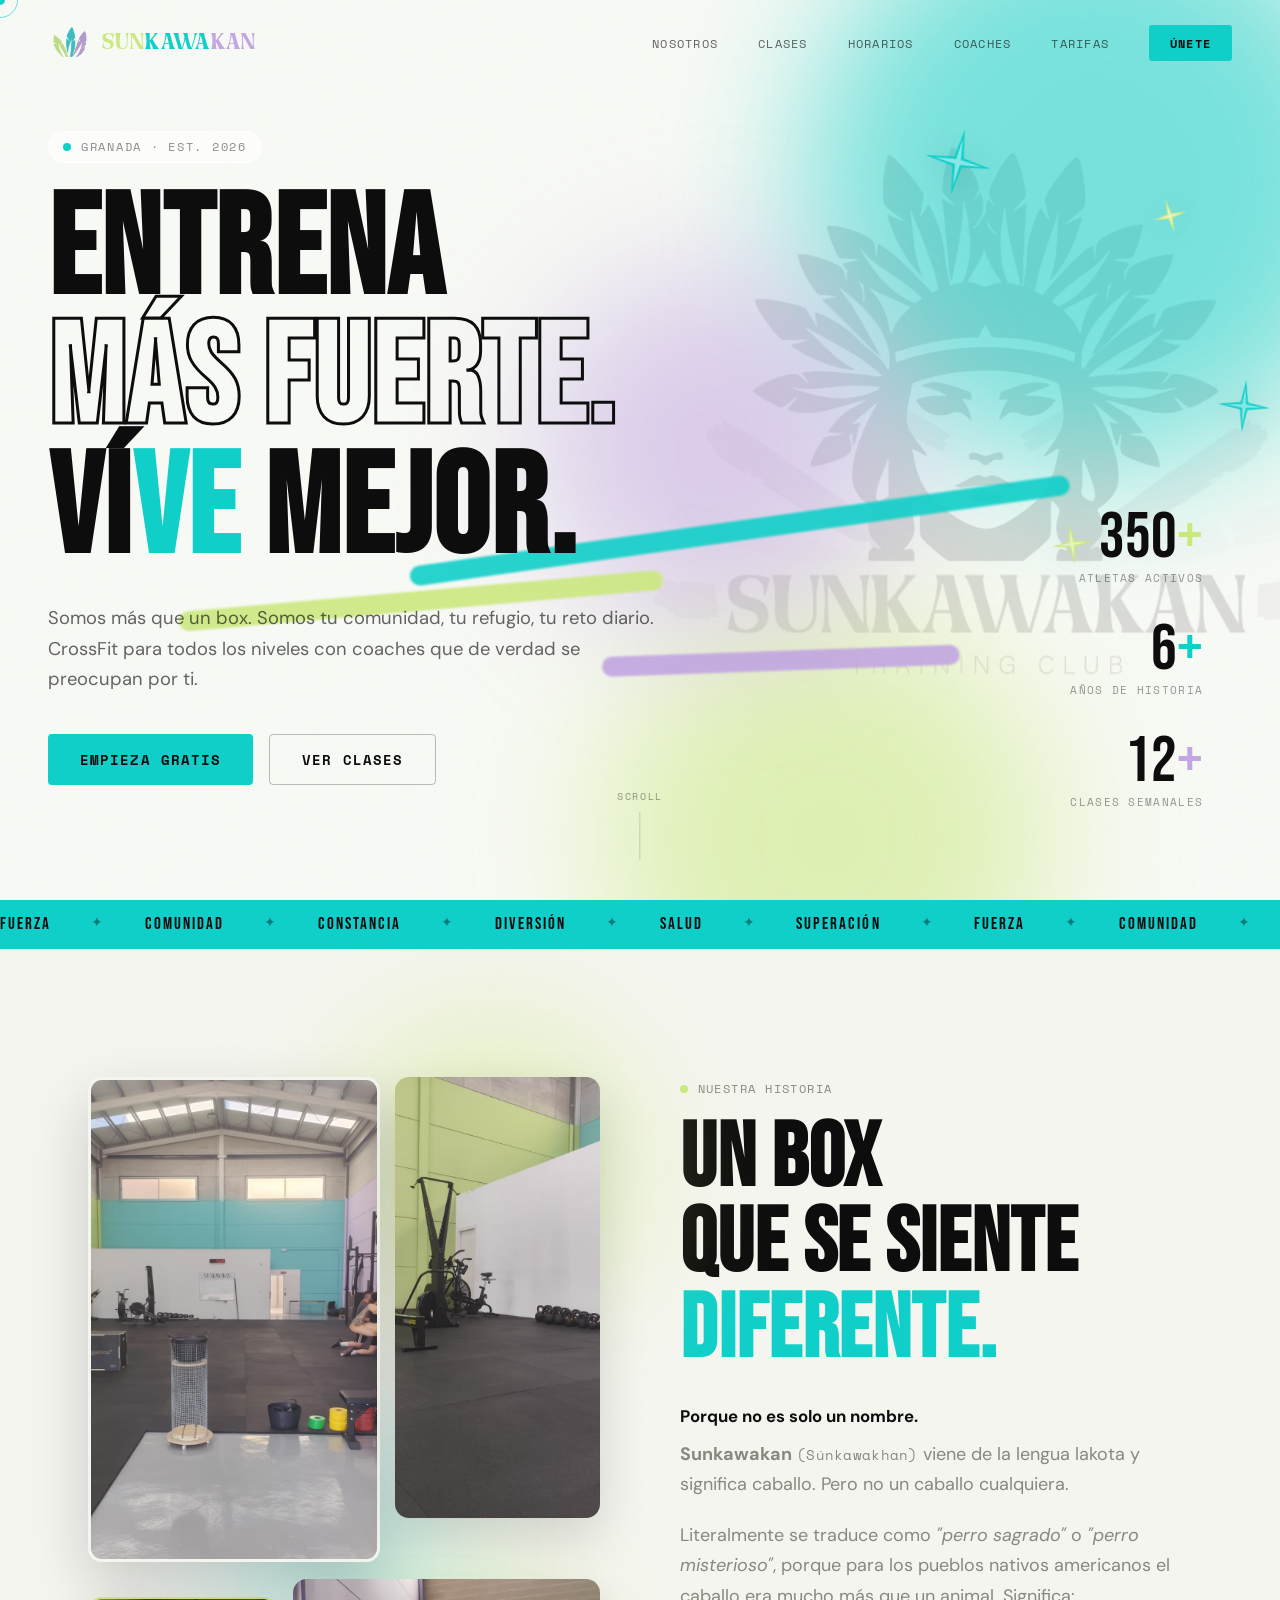
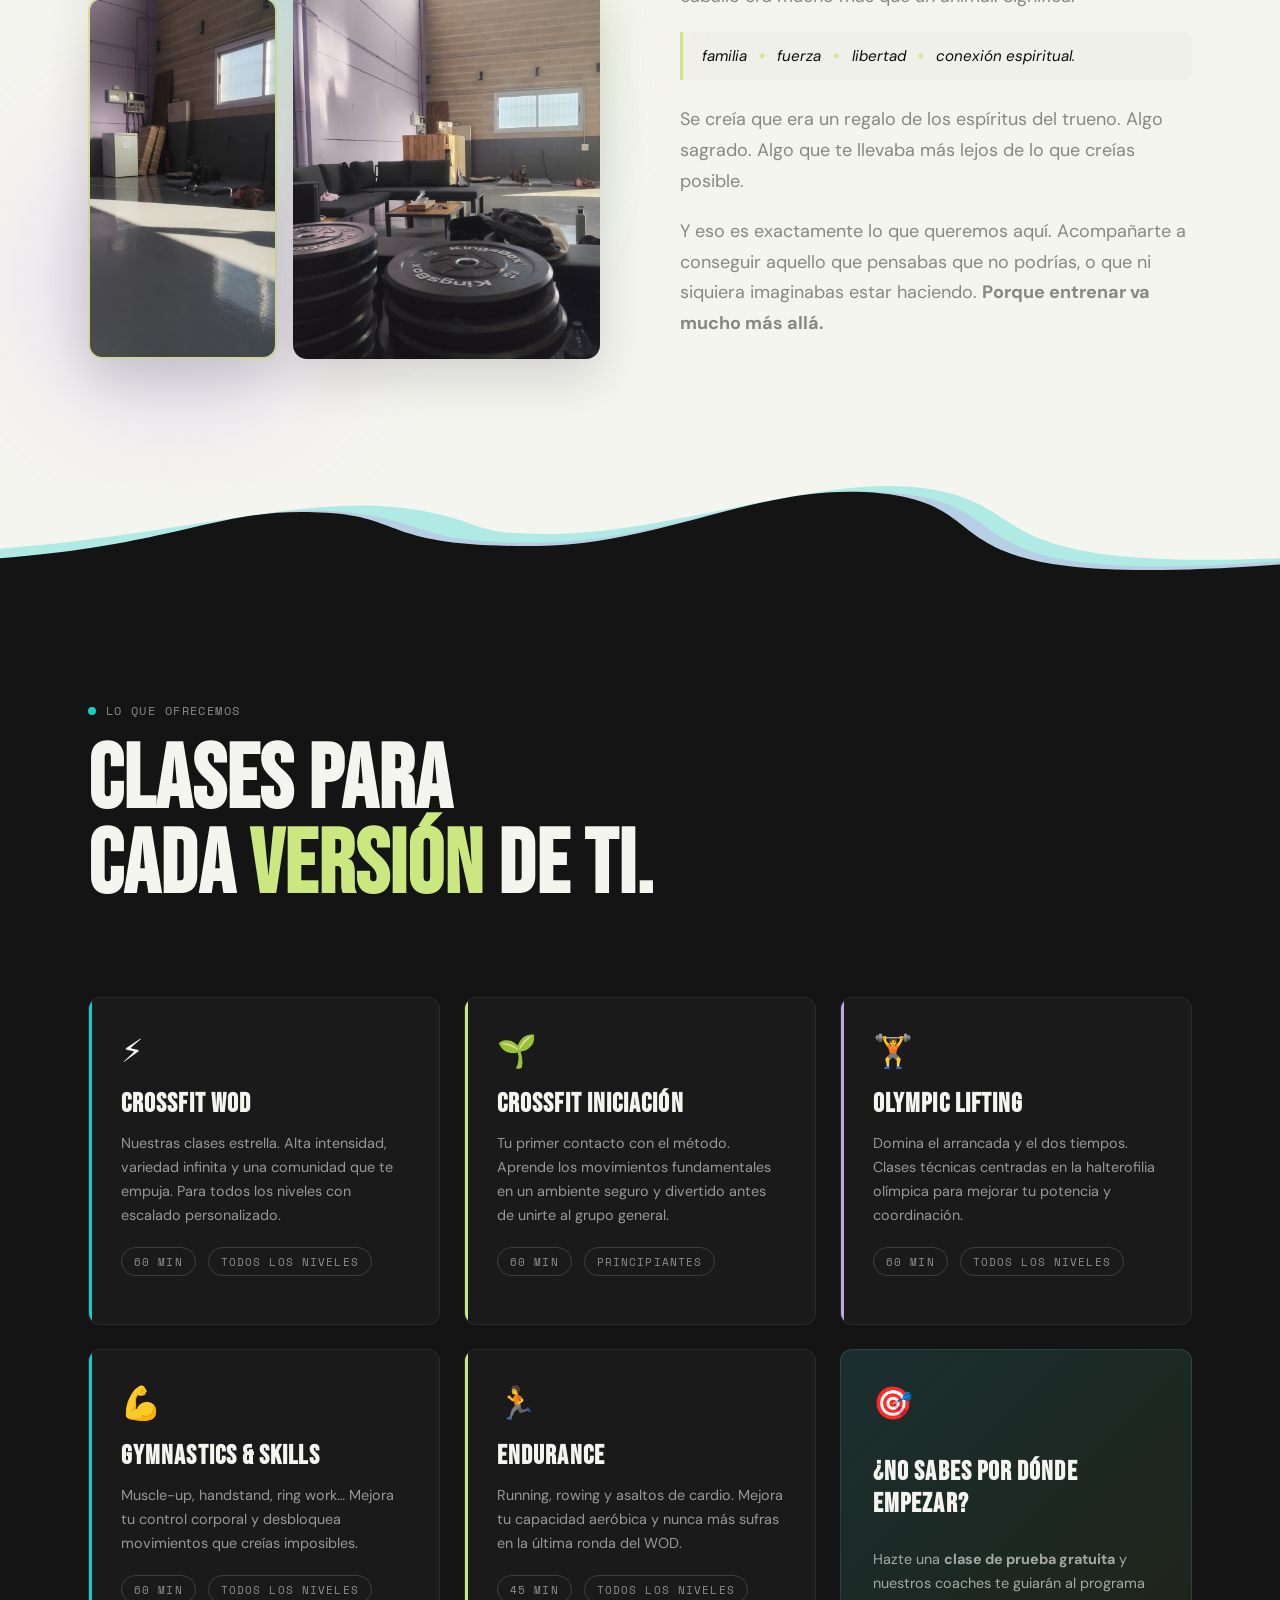
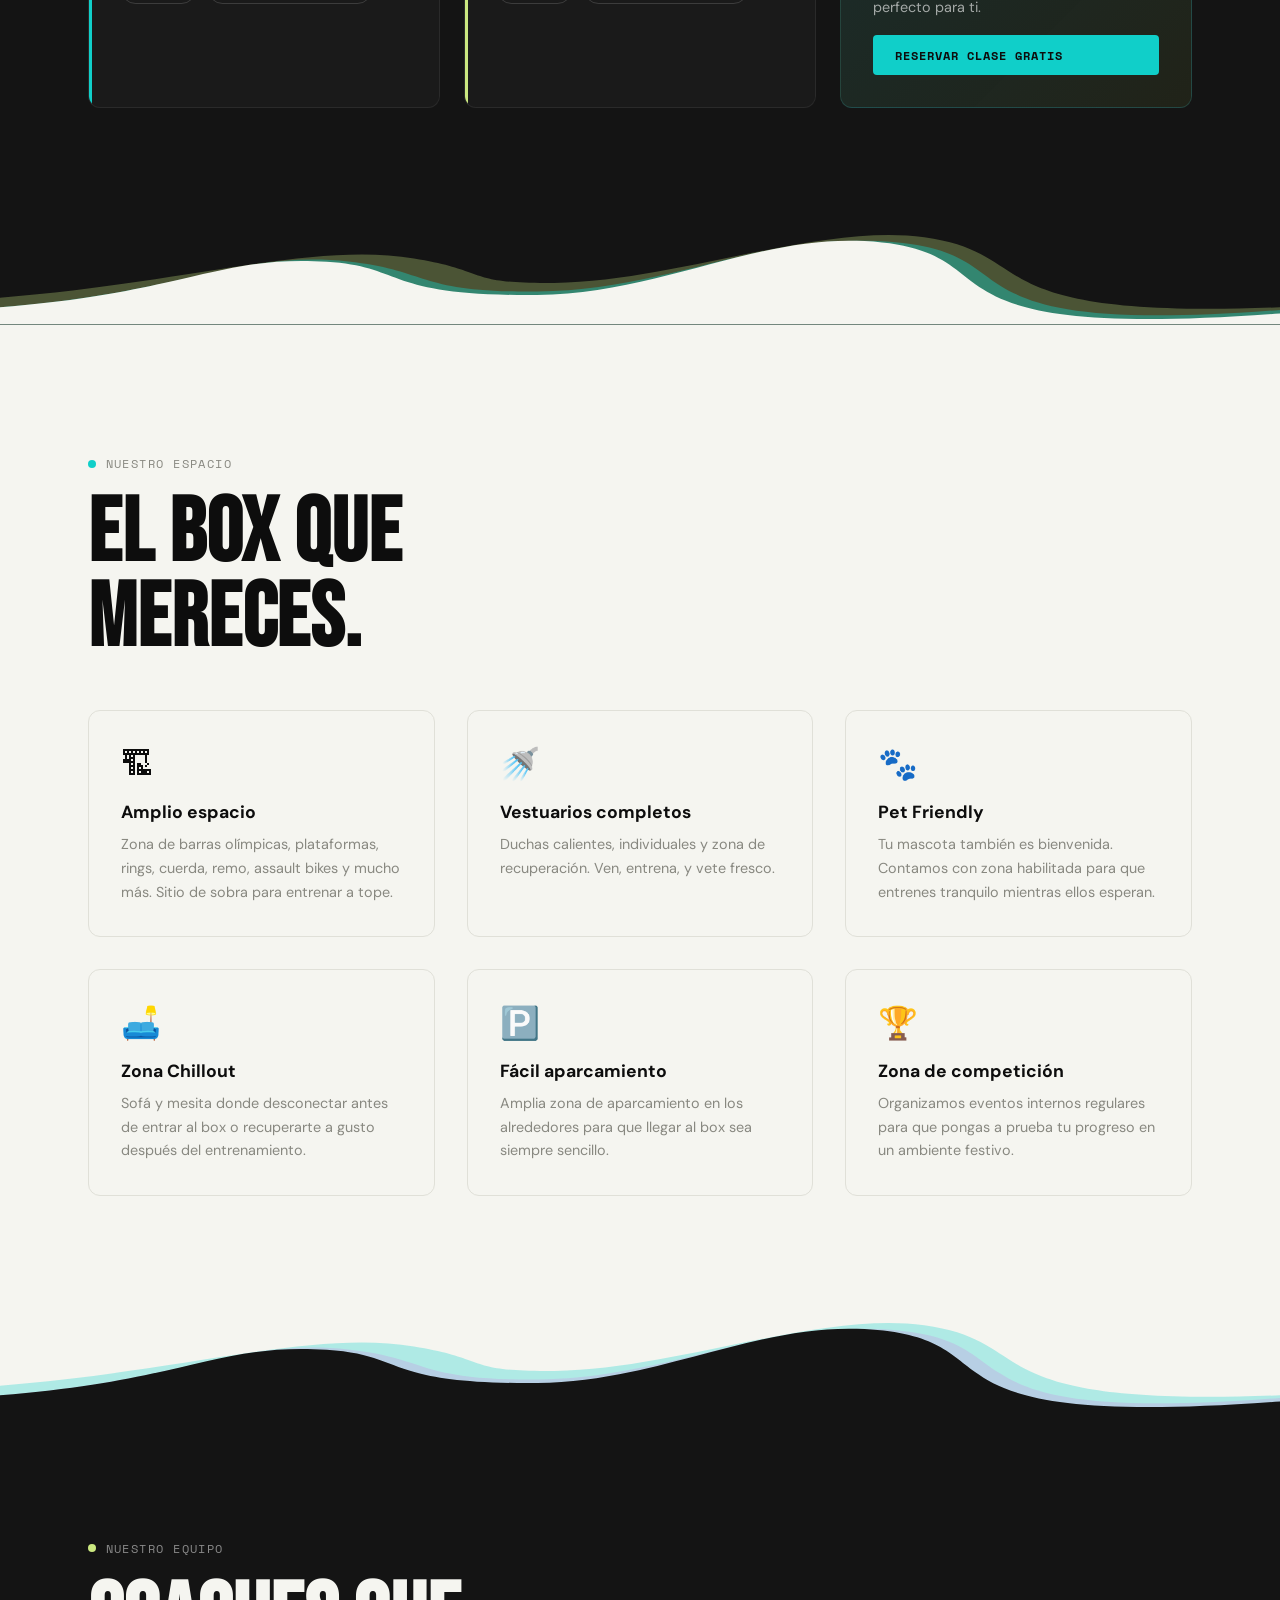
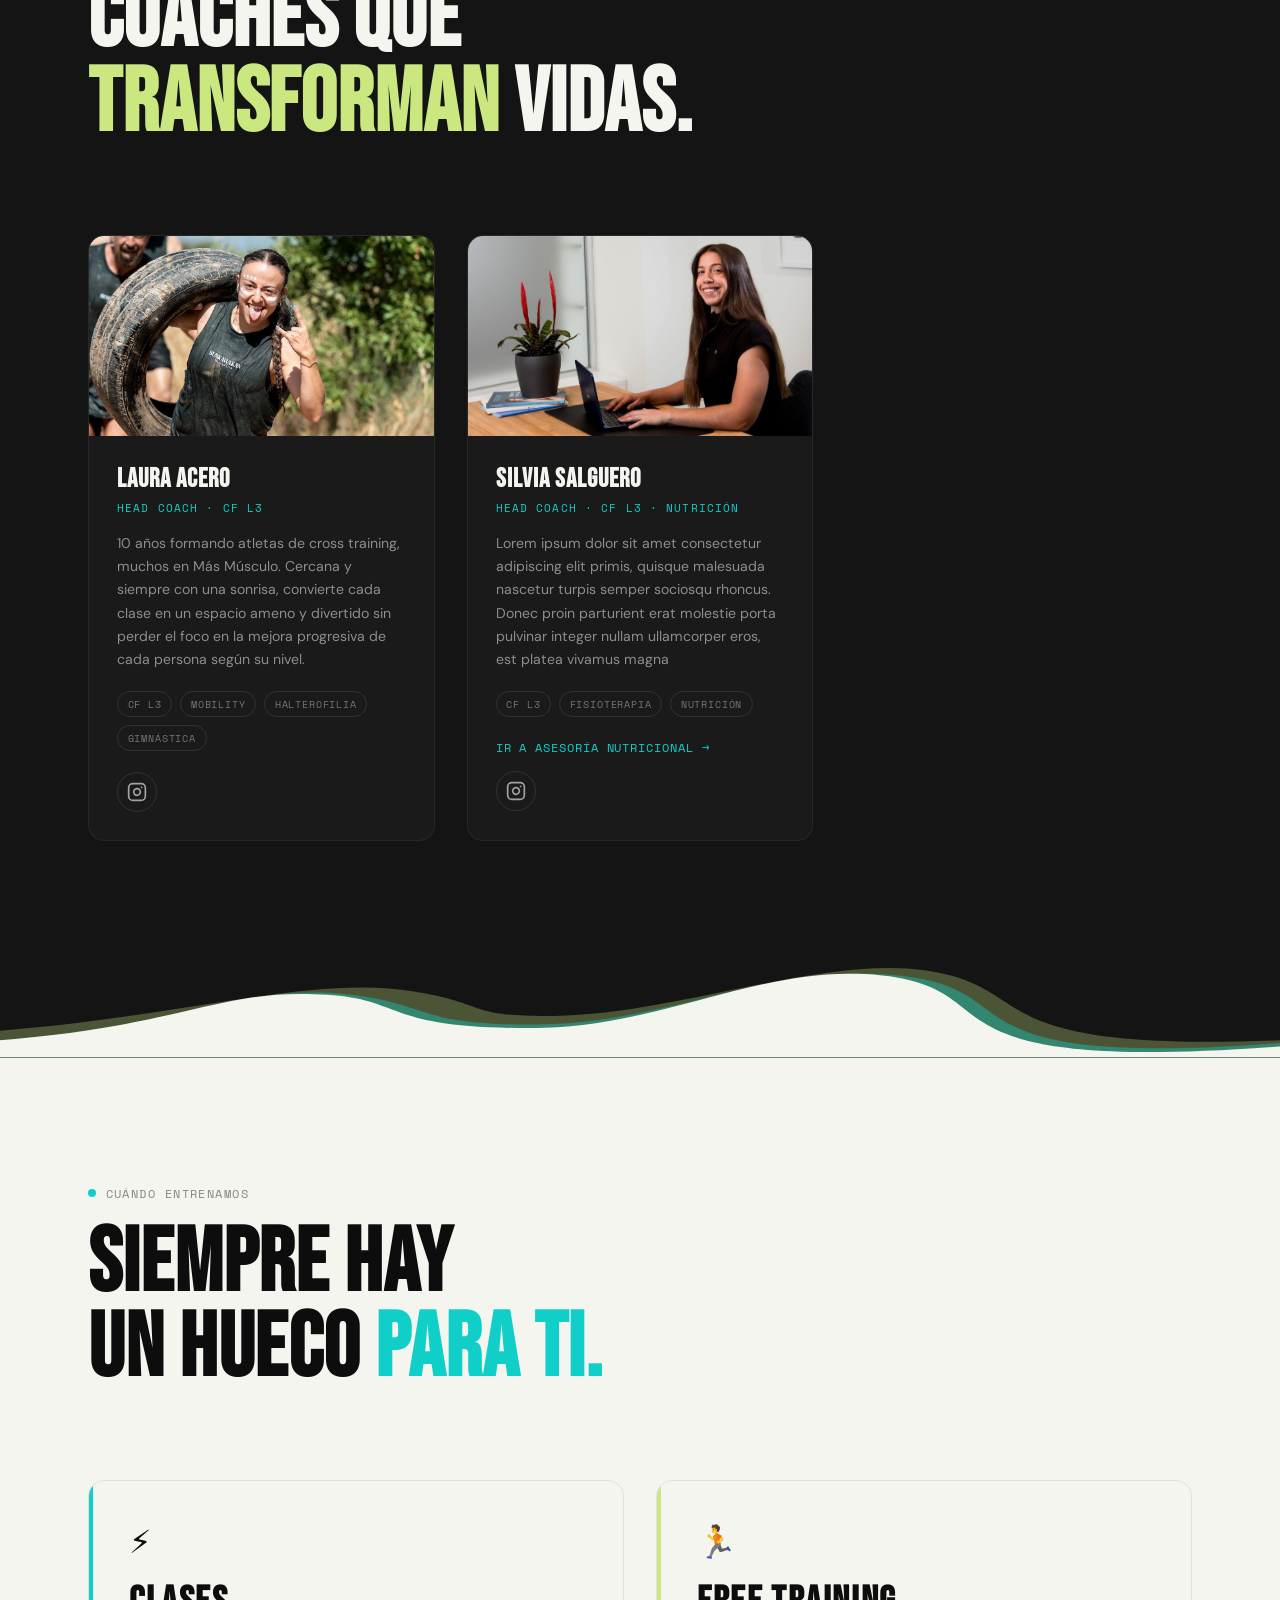
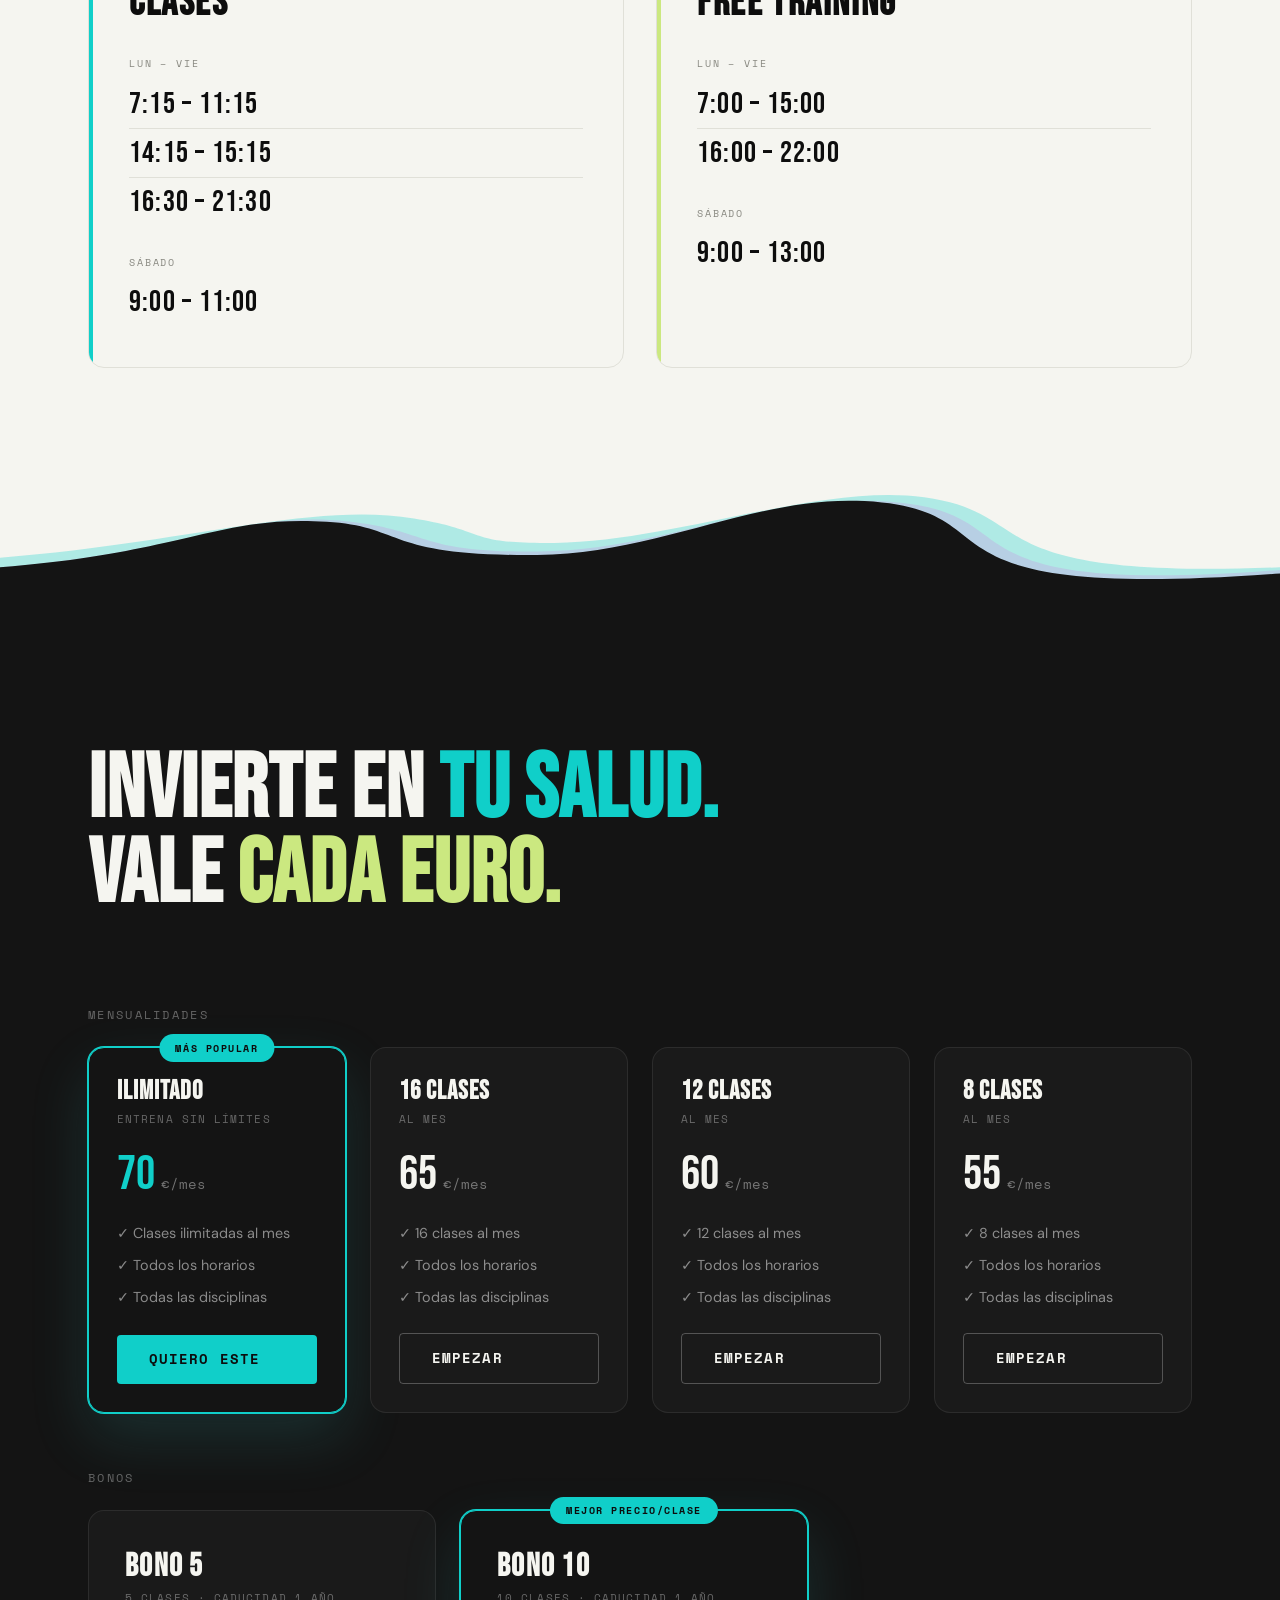
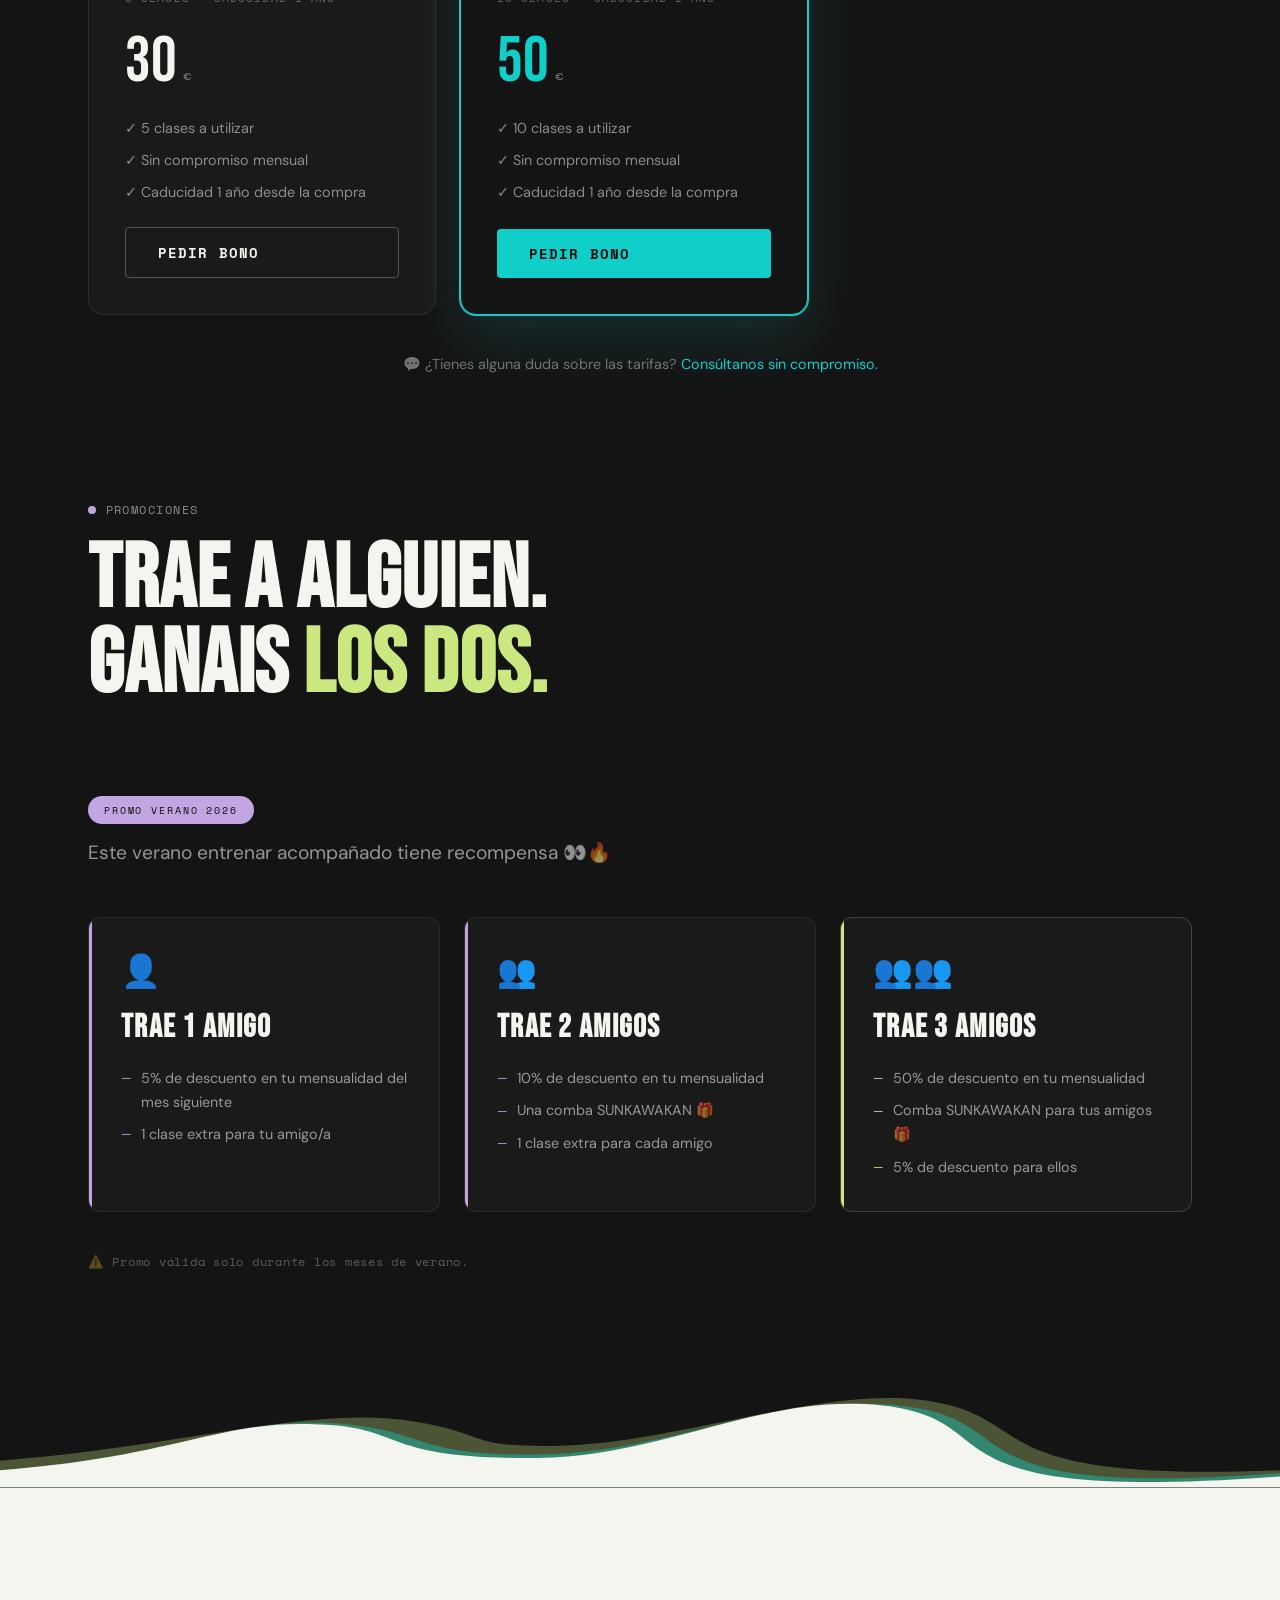
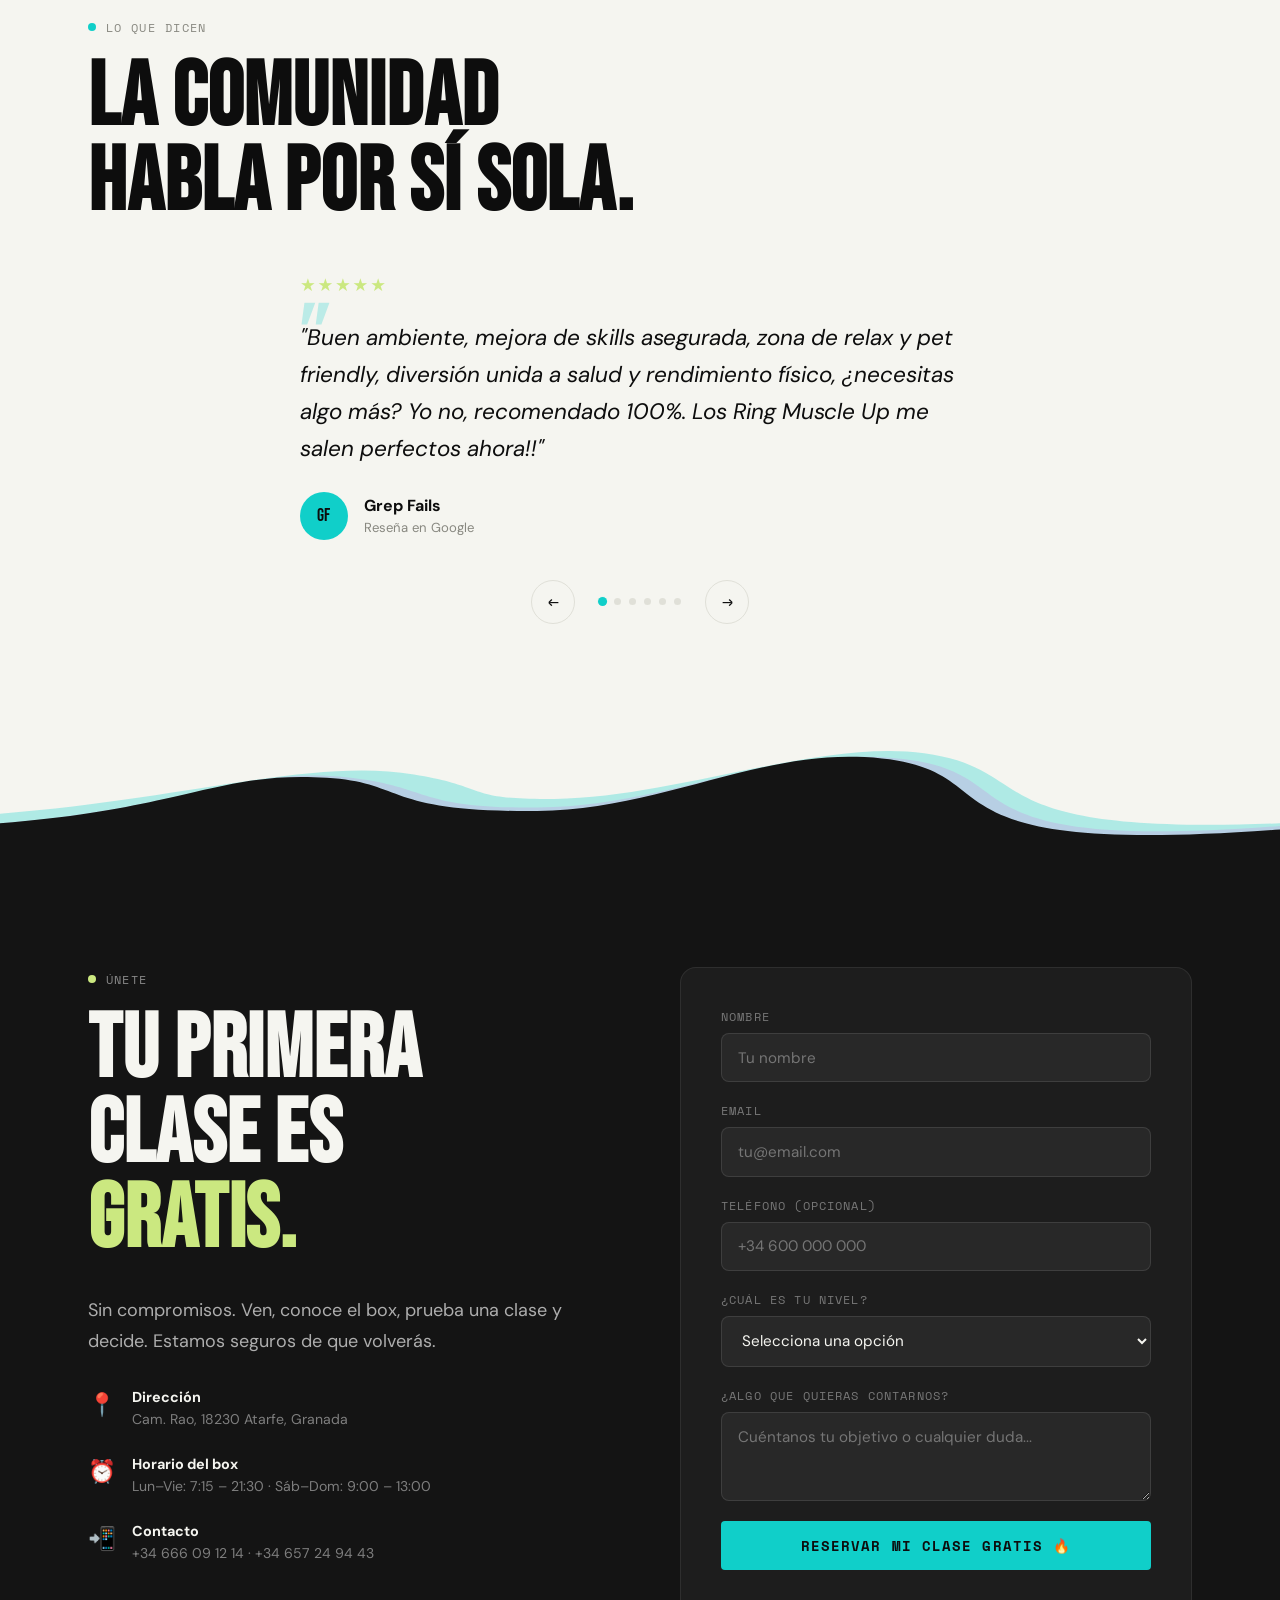
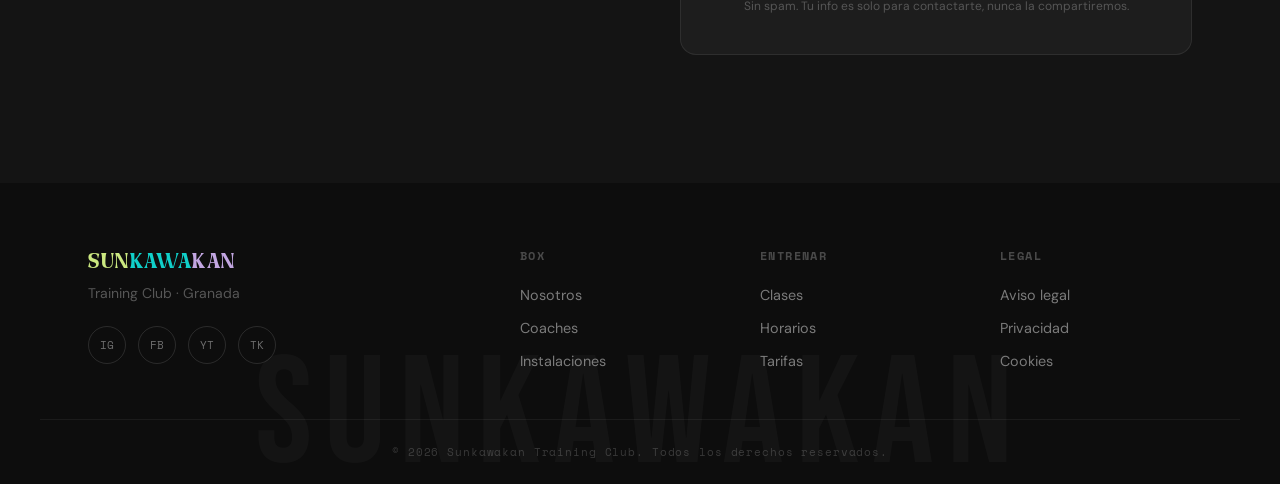
==== index.html @ e960f980 "Add section dividers with wave design for improved visual separation between sections" ====
<!DOCTYPE html>
<html lang="es">
<head>
    <meta charset="UTF-8" />
    <meta name="viewport" content="width=device-width, initial-scale=1.0" />
    <title>Sunkawakan Training Club – Box de CrossFit</title>
    <link rel="icon" type="image/png" href="assets/img/favicon_color.png">
    <link rel="preconnect" href="https://fonts.googleapis.com" />
    <link rel="preconnect" href="https://fonts.gstatic.com" crossorigin />
    <link href="https://fonts.googleapis.com/css2?family=Bebas+Neue&family=DM+Sans:wght@300;400;500;700&family=Space+Mono:wght@400;700&display=swap" rel="stylesheet" />
    <link rel="stylesheet" href="css/reset.css" />
    <link rel="stylesheet" href="css/variables.css" />
    <link rel="stylesheet" href="css/animations.css" />
    <link rel="stylesheet" href="css/main.css" />
    <link rel="stylesheet" href="css/sections.css" />
    <link rel="stylesheet" href="css/responsive.css" />
</head>
<body>

    <!-- DEFINICIÓN DE LA OLA DIVISORA (se reutiliza con <use>) -->
    <svg width="0" height="0" style="position:absolute" aria-hidden="true" focusable="false">
        <symbol id="wave-divider" viewBox="0 0 1236 199" preserveAspectRatio="none">
            <path style="fill:var(--sd-c1);opacity:.3" d="M399.726 52.0761C300.884 15.2529 180.724 106.342 0 139.289V199.369H1236V160.608C935.116 187.741 1006.82 41.8993 892.478 5.07841C792.668 -27.0617 652.158 103.763 535.39 106.342C447.693 108.279 473.857 79.6935 399.726 52.0761Z"></path>
            <path style="fill:var(--sd-c2);opacity:.4" d="M336.254 58.6265C233.963 32.8968 180.724 127.66 0 160.607V199.368H1236V166.421C871.16 231.114 1018.94 11.6271 827.069 12.597C722.213 13.127 635.685 122.91 518.917 125.489C402.148 128.068 415.23 78.4917 336.254 58.6265Z"></path>
            <path style="fill:var(--sd-solid)" d="M315.42 59.5951C211.029 44.4943 180.724 127.66 0 160.607V199.368H1236V174.174C860.985 238.866 989.381 33.431 834.821 13.5664C730.819 0.199667 635.685 130.662 518.917 133.241C369.686 136.537 392.458 70.7391 315.42 59.5951Z"></path>
        </symbol>
    </svg>

    <!-- CURSOR PERSONALIZADO -->
    <div class="cursor" id="cursor"></div>
    <div class="cursor-follower" id="cursorFollower"></div>

    <!-- NAV -->
    <nav class="nav" id="nav">
        <div class="nav__logo">
            <img src="assets/img/favicon_color.png" alt="Sunkawakan Training Club" class="nav__logo-img" />
            <div class="nav__logo-text color--lime" style="font-size:1.6rem;">SUN<span class="accent">KAWA</span><span class="color--lavender">KAN</span></div>
        </div>
        <button class="nav__hamburger" id="hamburger" aria-label="Abrir menú">
            <span></span><span></span><span></span>
        </button>
        <ul class="nav__links" id="navLinks">
            <li><a href="#nosotros" class="nav__link">Nosotros</a></li>
            <li><a href="#clases" class="nav__link">Clases</a></li>
            <li><a href="#horarios" class="nav__link">Horarios</a></li>
            <li><a href="#coaches" class="nav__link">Coaches</a></li>
            <li><a href="#tarifas" class="nav__link">Tarifas</a></li>
            <li><a href="#contacto" class="nav__link nav__link--cta">Únete</a></li>
        </ul>
    </nav>

    <!-- HERO -->
    <section class="hero" id="hero">
        <!-- blobs de color -->
        <div class="hero__blob hero__blob--cyan"></div>
        <div class="hero__blob hero__blob--lime"></div>
        <div class="hero__blob hero__blob--lavender"></div>
        <!-- logo fondo -->
        <div class="hero__logo-bg">
            <img src="assets/img/sunkawakan-logo-trans.png" alt="" aria-hidden="true" class="hero__logo-bg-img" />
        </div>
        <!-- trazos pincel -->
        <div class="hero__bg-strokes">
            <div class="stroke stroke--cyan"></div>
            <div class="stroke stroke--lime"></div>
            <div class="stroke stroke--lavender"></div>
        </div>

        <!-- estrellas decorativas -->
        <div class="hero__bg-strokes">
            <svg class="hero__star hero__star--1" viewBox="0 0 60 60" xmlns="http://www.w3.org/2000/svg" aria-hidden="true">
                <path d="M30 2 L34 26 L58 30 L34 34 L30 58 L26 34 L2 30 L26 26 Z" fill="var(--cyan)"/>
                <path d="M30 10 L32 28 L50 30 L32 32 L30 50 L28 32 L10 30 L28 28 Z" fill="white" opacity=".5"/>
            </svg>
            <svg class="hero__star hero__star--2" viewBox="0 0 60 60" xmlns="http://www.w3.org/2000/svg" aria-hidden="true">
                <path d="M30 2 L34 26 L58 30 L34 34 L30 58 L26 34 L2 30 L26 26 Z" fill="var(--lime)"/>
                <path d="M30 10 L32 28 L50 30 L32 32 L30 50 L28 32 L10 30 L28 28 Z" fill="white" opacity=".5"/>
            </svg>
            <svg class="hero__star hero__star--4" viewBox="0 0 60 60" xmlns="http://www.w3.org/2000/svg" aria-hidden="true">
                <path d="M30 2 L34 26 L58 30 L34 34 L30 58 L26 34 L2 30 L26 26 Z" fill="var(--lime)"/>
                <path d="M30 10 L32 28 L50 30 L32 32 L30 50 L28 32 L10 30 L28 28 Z" fill="white" opacity=".5"/>
            </svg>
            <svg class="hero__star hero__star--5" viewBox="0 0 60 60" xmlns="http://www.w3.org/2000/svg" aria-hidden="true">
                <path d="M30 2 L34 26 L58 30 L34 34 L30 58 L26 34 L2 30 L26 26 Z" fill="var(--cyan)"/>
                <path d="M30 10 L32 28 L50 30 L32 32 L30 50 L28 32 L10 30 L28 28 Z" fill="white" opacity=".5"/>
            </svg>
        </div>
        <div class="hero__noise"></div>
        <div class="hero__content">
            <div class="hero__tag reveal-up">
                <span class="dot dot--cyan"></span>
                <span>Granada · Est. 2026</span>
            </div>
            <h1 class="hero__title reveal-up">
                <span class="hero__title-line">ENTRENA</span>
                <span class="hero__title-line hero__title-line--outline">MÁS FUERTE.</span>
                <span class="hero__title-line">VÍ<span class="accent">VE</span> MEJOR.</span>
            </h1>
            <p class="hero__subtitle reveal-up">
                Somos más que un box. Somos tu comunidad, tu refugio, tu reto diario.
                CrossFit para todos los niveles con coaches que de verdad se preocupan por ti.
            </p>
            <div class="hero__ctas reveal-up">
                <a href="#tarifas" class="btn btn--primary">Empieza gratis</a>
                <a href="#clases" class="btn btn--ghost">Ver clases</a>
            </div>
        </div>
        <div class="hero__stats reveal-right">
            <div class="stat">
                <span class="stat__num stat--lime" data-target="350">0</span>
                <span class="stat__label">Atletas activos</span>
            </div>
            <div class="stat">
                <span class="stat__num stat--cyan" data-target="6">0</span>
                <span class="stat__label">Años de historia</span>
            </div>
            <div class="stat">
                <span class="stat__num stat--lavender" data-target="12">0</span>
                <span class="stat__label">Clases semanales</span>
            </div>
        </div>
        <div class="hero__scroll-hint">
            <span>Scroll</span>
            <div class="scroll-line"></div>
        </div>
    </section>

    <!-- TICKER -->
    <div class="ticker-wrap">
        <div class="ticker">
            <span>FUERZA</span><span class="sep">✦</span>
            <span>COMUNIDAD</span><span class="sep">✦</span>
            <span>CONSTANCIA</span><span class="sep">✦</span>
            <span>DIVERSIÓN</span><span class="sep">✦</span>
            <span>SALUD</span><span class="sep">✦</span>
            <span>SUPERACIÓN</span><span class="sep">✦</span>
            <span>FUERZA</span><span class="sep">✦</span>
            <span>COMUNIDAD</span><span class="sep">✦</span>
            <span>CONSTANCIA</span><span class="sep">✦</span>
            <span>DIVERSIÓN</span><span class="sep">✦</span>
            <span>SALUD</span><span class="sep">✦</span>
            <span>SUPERACIÓN</span><span class="sep">✦</span>
        </div>
    </div>

    <!-- NOSOTROS -->
    <section class="nosotros section" id="nosotros">
        <div class="container">
            <div class="nosotros__grid">
                <div class="nosotros__visual">
                    <div class="nosotros__blob nosotros__blob--lime"></div>
                    <div class="nosotros__blob nosotros__blob--lavender"></div>
                    <div class="nosotros__blob nosotros__blob--cyan"></div>
                    <div class="nosotros__blob nosotros__blob--cyan2"></div>
                    <div class="nosotros__blob nosotros__blob--lime2"></div>
                    <!-- todo cambiar las imagenes por estas -->
                    <div class="collage__item collage__item--a reveal-up">
                        <img src="assets/img/resources/WhatsApp Image 2026-06-12 at 22.42.21.jpeg" alt="Atletas entrenando en Sunkawakan" />
                    </div>
                    <div class="collage__item collage__item--b reveal-up" data-delay="100">
                        <img src="assets/img/resources/WhatsApp Image 2026-06-12 at 22.42.20 (2).jpeg" alt="Equipamiento del box" />
                    </div>
                    <div class="collage__item collage__item--c reveal-up" data-delay="200">
                        <img src="assets/img/resources/WhatsApp Image 2026-06-12 at 22.42.20 (1).jpeg" alt="Logo Sunkawakan Training Club" />
                    </div>
                    <div class="collage__item collage__item--d reveal-up" data-delay="300">
                        <img src="assets/img/resources/WhatsApp Image 2026-06-12 at 22.42.20.jpeg" alt="Zona de pesas y descanso" />
                    </div>
                </div>
                <div class="nosotros__content">
                    <div class="section-tag reveal-up">
                        <span class="dot dot--lime"></span>Nuestra historia
                    </div>
                    <h2 class="section-title reveal-up">Un box<br/>que se siente<br/><em>diferente.</em></h2>
                    <p class="nosotros__hook reveal-up">Porque no es solo un nombre.</p>

                    <p class="body-text reveal-up">
                        <strong>Sunkawakan</strong> <span class="nosotros__phonetic">(Súnkawakhan)</span> viene de la lengua lakota y significa caballo. Pero no un caballo cualquiera.
                    </p>

                    <p class="body-text reveal-up">
                        Literalmente se traduce como <em>"perro sagrado"</em> o <em>"perro misterioso"</em>, porque para los pueblos nativos americanos el caballo era mucho más que un animal. Significa:
                    </p>

                    <div class="nosotros__values reveal-up">
                        <span>familia</span>
                        <span class="nosotros__vsep">✦</span>
                        <span>fuerza</span>
                        <span class="nosotros__vsep">✦</span>
                        <span>libertad</span>
                        <span class="nosotros__vsep">✦</span>
                        <span>conexión espiritual.</span>
                    </div>

                    <p class="body-text reveal-up">
                        Se creía que era un regalo de los espíritus del trueno. Algo sagrado. Algo que te llevaba más lejos de lo que creías posible.
                    </p>

                    <p class="body-text nosotros__mission reveal-up">
                        Y eso es exactamente lo que queremos aquí. Acompañarte a conseguir aquello que pensabas que no podrías, o que ni siquiera imaginabas estar haciendo. <strong>Porque entrenar va mucho más allá.</strong>
                    </p>
                </div>
            </div>
        </div>
    </section>

    <!-- DIVISOR: nosotros (claro) -> clases (oscuro) -->
    <div class="section-divider section-divider--to-dark" aria-hidden="true">
        <svg viewBox="0 0 1236 199" preserveAspectRatio="none"><use href="#wave-divider"></use></svg>
    </div>

    <!-- CLASES -->
    <section class="clases section section--dark" id="clases">
        <div class="container">
            <div class="section-header">
                <div class="section-tag section-tag--light reveal-up">
                    <span class="dot dot--cyan"></span>Lo que ofrecemos
                </div>
                <h2 class="section-title section-title--light reveal-up">Clases para<br/>cada <em>versión</em> de ti.</h2>
            </div>
            <div class="clases__grid">
                <div class="clase-card reveal-up" data-delay="0">
                    <div class="clase-card__accent" style="background:var(--cyan)"></div>
                    <div class="clase-card__icon">⚡</div>
                    <h3>CrossFit WOD</h3>
                    <p>Nuestras clases estrella. Alta intensidad, variedad infinita y una comunidad que te empuja. Para todos los niveles con escalado personalizado.</p>
                    <div class="clase-card__details">
                        <span>60 min</span>
                        <span>Todos los niveles</span>
                    </div>
                    <div class="clase-card__times">
                        <!-- <span>7:00</span><span>9:00</span><span>13:00</span><span>19:00</span><span>20:00</span> -->
                    </div>
                </div>
                <div class="clase-card reveal-up" data-delay="100">
                    <div class="clase-card__accent" style="background:var(--lime)"></div>
                    <div class="clase-card__icon">🌱</div>
                    <h3>CrossFit Iniciación</h3>
                    <p>Tu primer contacto con el método. Aprende los movimientos fundamentales en un ambiente seguro y divertido antes de unirte al grupo general.</p>
                    <div class="clase-card__details">
                        <span>60 min</span>
                        <span>Principiantes</span>
                    </div>
                    <div class="clase-card__times">
                        <!-- <span>10:00 Sáb</span><span>11:30 Dom</span> -->
                    </div>
                </div>
                <div class="clase-card reveal-up" data-delay="200">
                    <div class="clase-card__accent" style="background:var(--lavender)"></div>
                    <div class="clase-card__icon">🏋️</div>
                    <h3>Olympic Lifting</h3>
                    <p>Domina el arrancada y el dos tiempos. Clases técnicas centradas en la halterofilia olímpica para mejorar tu potencia y coordinación.</p>
                    <div class="clase-card__details">
                        <span>60 min</span>
                        <span>Todos los niveles</span>
                    </div>
                    <div class="clase-card__times">
                        <!-- <span>Martes 18:00</span><span>Jueves 18:00</span> -->
                    </div>
                </div>
                <div class="clase-card reveal-up" data-delay="300">
                    <div class="clase-card__accent" style="background:var(--cyan)"></div>
                    <div class="clase-card__icon">💪</div>
                    <h3>Gymnastics & Skills</h3>
                    <p>Muscle-up, handstand, ring work… Mejora tu control corporal y desbloquea movimientos que creías imposibles.</p>
                    <div class="clase-card__details">
                        <span>60 min</span>
                        <span>Todos los niveles</span>
                    </div>
                    <div class="clase-card__times">
                        <!-- <span>Lunes 18:00</span><span>Miércoles 18:00</span> -->
                    </div>
                </div>
                <div class="clase-card reveal-up" data-delay="400">
                    <div class="clase-card__accent" style="background:var(--lime)"></div>
                    <div class="clase-card__icon">🏃</div>
                    <h3>Endurance</h3>
                    <p>Running, rowing y asaltos de cardio. Mejora tu capacidad aeróbica y nunca más sufras en la última ronda del WOD.</p>
                    <div class="clase-card__details">
                        <span>45 min</span>
                        <span>Todos los niveles</span>
                    </div>
                    <div class="clase-card__times">
                        <!-- <span>Viernes 7:30</span><span>Sábado 9:00</span> -->
                    </div>
                </div>
                <div class="clase-card clase-card--cta reveal-up" data-delay="500">
                    <div class="clase-card__icon">🎯</div>
                    <h3>¿No sabes por dónde empezar?</h3>
                    <p>Hazte una <strong>clase de prueba gratuita</strong> y nuestros coaches te guiarán al programa perfecto para ti.</p>
                    <a href="#contacto" class="btn btn--primary btn--sm">Reservar clase gratis</a>
                </div>
            </div>
        </div>
    </section>

    <!-- DIVISOR: clases (oscuro) -> instalaciones (claro) -->
    <div class="section-divider section-divider--to-light" aria-hidden="true">
        <svg viewBox="0 0 1236 199" preserveAspectRatio="none"><use href="#wave-divider"></use></svg>
    </div>

    <!-- INSTALACIONES -->
    <section class="instalaciones section" id="instalaciones">
        <div class="container">
            <div class="section-tag reveal-up"><span class="dot dot--cyan"></span>Nuestro espacio</div>
            <h2 class="section-title reveal-up">El box que<br/>mereces.</h2>
            <div class="instalaciones__grid">
                <div class="instala-item reveal-up" data-delay="0">
                    <span class="instala-icon">🏗</span>
                    <h4>Amplio espacio</h4>
                    <p>Zona de barras olímpicas, plataformas, rings, cuerda, remo, assault bikes y mucho más. Sitio de sobra para entrenar a tope.</p>
                </div>
                <div class="instala-item reveal-up" data-delay="100">
                    <span class="instala-icon">🚿</span>
                    <h4>Vestuarios completos</h4>
                    <p>Duchas calientes, individuales y zona de recuperación. Ven, entrena, y vete fresco.</p>
                </div>
                <div class="instala-item reveal-up" data-delay="200">
                    <span class="instala-icon">🐾</span>
                    <h4>Pet Friendly</h4>
                    <p>Tu mascota también es bienvenida. Contamos con zona habilitada para que entrenes tranquilo mientras ellos esperan.</p>
                </div>
                <div class="instala-item reveal-up" data-delay="300">
                    <span class="instala-icon">🛋️</span>
                    <h4>Zona Chillout</h4>
                    <p>Sofá y mesita donde desconectar antes de entrar al box o recuperarte a gusto después del entrenamiento.</p>
                </div>
                <div class="instala-item reveal-up" data-delay="400">
                    <span class="instala-icon">🅿️</span>
                    <h4>Fácil aparcamiento</h4>
                    <p>Amplia zona de aparcamiento en los alrededores para que llegar al box sea siempre sencillo.</p>
                </div>
                <div class="instala-item reveal-up" data-delay="500">
                    <span class="instala-icon">🏆</span>
                    <h4>Zona de competición</h4>
                    <p>Organizamos eventos internos regulares para que pongas a prueba tu progreso en un ambiente festivo.</p>
                </div>
            </div>
        </div>
    </section>

    <!-- DIVISOR: instalaciones (claro) -> coaches (oscuro) -->
    <div class="section-divider section-divider--to-dark" aria-hidden="true">
        <svg viewBox="0 0 1236 199" preserveAspectRatio="none"><use href="#wave-divider"></use></svg>
    </div>

    <!-- COACHES -->
    <section class="coaches section section--dark" id="coaches">
        <div class="container">
            <div class="section-header">
                <div class="section-tag section-tag--light reveal-up"><span class="dot dot--lime"></span>Nuestro equipo</div>
                <h2 class="section-title section-title--light reveal-up">Coaches que<br/><em>transforman</em> vidas.</h2>
            </div>
            <div class="coaches__grid">
                <div class="coach-card reveal-up" data-delay="0">
                    <div class="coach-card__avatar coach-card__avatar--1">
                        <img class="coach-card__avatar-img" src="assets/img/coach/laura_main.png" alt="Laura Acero" />
                    </div>
                    <div class="coach-card__info">
                        <h3>Laura Acero</h3>
                        <span class="coach-card__role">Head Coach · CF L3</span>
                        <p>10 años formando atletas de cross training, muchos en Más Músculo. Cercana y siempre con una sonrisa, convierte cada clase en un espacio ameno y divertido sin perder el foco en la mejora progresiva de cada persona según su nivel.</p>
                        <div class="coach-card__certs">
                            <span>CF L3</span><span>Mobility</span><span>halterofilia</span><span>Gimnástica</span>
                        </div>
                        <a href="https://www.instagram.com/laurasteel02/" class="coach-card__social" target="_blank" rel="noopener" style="margin-top: 17px;" aria-label="Instagram de Laura Acero">
                            <svg viewBox="0 0 24 24" width="20" height="20" fill="none" stroke="currentColor" stroke-width="2" stroke-linecap="round" stroke-linejoin="round" aria-hidden="true">
                                <rect x="2" y="2" width="20" height="20" rx="5" ry="5"></rect>
                                <path d="M16 11.37A4 4 0 1 1 12.63 8 4 4 0 0 1 16 11.37z"></path>
                                <line x1="17.5" y1="6.5" x2="17.51" y2="6.5"></line>
                            </svg>
                        </a>
                    </div>
                </div>
                <div class="coach-card reveal-up" data-delay="150">
                    <div class="coach-card__avatar coach-card__avatar--2">
                        <img class="coach-card__avatar-img" src="assets/img/coach/silvia_main.png" alt="Silvia Salguero" />
                    </div>
                    <div class="coach-card__info">
                        <h3>Silvia Salguero</h3>
                        <span class="coach-card__role">Head Coach · CF L3 · Nutrición</span>
                        <p>Lorem ipsum dolor sit amet consectetur adipiscing elit primis, quisque malesuada nascetur turpis semper sociosqu rhoncus. Donec proin parturient erat molestie porta pulvinar integer nullam ullamcorper eros, est platea vivamus magna</p>
                        <div class="coach-card__certs">
                            <span>CF L3</span><span>Fisioterapia</span><span>Nutrición</span>
                        </div>
                        <a href="https://www.comerepes.com/asesoria" class="coach-card__link" style="margin-top: 18px;" target="_blank" rel="noopener">Ir a Asesoría nutricional →</a>
                        <a href="https://www.instagram.com/comerepes/" class="coach-card__social" target="_blank" rel="noopener" aria-label="Instagram de Silvia Salguero">
                            <svg viewBox="0 0 24 24" width="20" height="20" fill="none" stroke="currentColor" stroke-width="2" stroke-linecap="round" stroke-linejoin="round" aria-hidden="true">
                                <rect x="2" y="2" width="20" height="20" rx="5" ry="5"></rect>
                                <path d="M16 11.37A4 4 0 1 1 12.63 8 4 4 0 0 1 16 11.37z"></path>
                                <line x1="17.5" y1="6.5" x2="17.51" y2="6.5"></line>
                            </svg>
                        </a>
                    </div>
                </div>
            </div>
        </div>
    </section>

    <!-- DIVISOR: coaches (oscuro) -> horarios (claro) -->
    <div class="section-divider section-divider--to-light" aria-hidden="true">
        <svg viewBox="0 0 1236 199" preserveAspectRatio="none"><use href="#wave-divider"></use></svg>
    </div>

    <!-- HORARIOS -->
    <section class="horarios section" id="horarios">
        <div class="container">
            <div class="section-header">
                <div class="section-tag reveal-up"><span class="dot dot--cyan"></span>Cuándo entrenamos</div>
                <h2 class="section-title reveal-up">Siempre hay<br/>un hueco <em>para ti.</em></h2>
            </div>
            <div class="horarios__grid">
                <div class="horario-card reveal-up" data-delay="0">
                    <div class="horario-card__accent" style="background: var(--cyan)"></div>
                    <div class="horario-card__icon">⚡</div>
                    <h3>Clases</h3>
                    <div class="horario-card__rows">
                        <div class="horario-group">
                            <span class="horario-group__label">Lun – Vie</span>
                            <div class="horario-slots">
                                <span class="horario-slot">7:15 – 11:15</span>
                                <span class="horario-slot">14:15 – 15:15</span>
                                <span class="horario-slot">16:30 – 21:30</span>
                            </div>
                        </div>
                        <div class="horario-group">
                            <span class="horario-group__label">Sábado</span>
                            <div class="horario-slots">
                                <span class="horario-slot">9:00 – 11:00</span>
                            </div>
                        </div>
                    </div>
                </div>
                <div class="horario-card reveal-up" data-delay="150">
                    <div class="horario-card__accent" style="background: var(--lime)"></div>
                    <div class="horario-card__icon">🏃</div>
                    <h3>Free Training</h3>
                    <div class="horario-card__rows">
                        <div class="horario-group">
                            <span class="horario-group__label">Lun – Vie</span>
                            <div class="horario-slots">
                                <span class="horario-slot">7:00 – 15:00</span>
                                <span class="horario-slot">16:00 – 22:00</span>
                            </div>
                        </div>
                        <div class="horario-group">
                            <span class="horario-group__label">Sábado</span>
                            <div class="horario-slots">
                                <span class="horario-slot">9:00 – 13:00</span>
                            </div>
                        </div>
                    </div>
                </div>
            </div>
        </div>
    </section>

    <!-- DIVISOR: horarios (claro) -> tarifas (oscuro) -->
    <div class="section-divider section-divider--to-dark" aria-hidden="true">
        <svg viewBox="0 0 1236 199" preserveAspectRatio="none"><use href="#wave-divider"></use></svg>
    </div>

    <!-- TARIFAS -->
    <section class="tarifas section section--dark" id="tarifas">
        <div class="container">
            <div class="section-header">
                <div class="section-tag section-tag--light reveal-up"><span class="dot dot--lavender"></span>Tarifas</div>
                <h2 class="section-title section-title--light reveal-up">Invierte en <span class="accent">tu salud.</span><br/>Vale <em>cada euro.</em></h2>
            </div>

            <!-- Mensualidades -->
            <div class="tarifas__block">
                <p class="tarifas__block-title reveal-up">Mensualidades</p>
                <div class="tarifas__grid tarifas__grid--4">
                    <div class="tarifa-card tarifa-card--featured reveal-up" data-delay="0">
                        <div class="tarifa-card__popular">MÁS POPULAR</div>
                        <div class="tarifa-card__header">
                            <h3>Ilimitado</h3>
                            <span class="tarifa-card__tag">Entrena sin límites</span>
                        </div>
                        <div class="tarifa-card__price">
                            <span class="price-amount">70</span>
                            <span class="price-period">€/mes</span>
                        </div>
                        <ul class="tarifa-card__features">
                            <li>✓ Clases ilimitadas al mes</li>
                            <li>✓ Todos los horarios</li>
                            <li>✓ Todas las disciplinas</li>
                        </ul>
                        <a href="#contacto" class="btn btn--primary">Quiero este</a>
                    </div>
                    <div class="tarifa-card reveal-up" data-delay="100">
                        <div class="tarifa-card__header">
                            <h3>16 clases</h3>
                            <span class="tarifa-card__tag">Al mes</span>
                        </div>
                        <div class="tarifa-card__price">
                            <span class="price-amount">65</span>
                            <span class="price-period">€/mes</span>
                        </div>
                        <ul class="tarifa-card__features">
                            <li>✓ 16 clases al mes</li>
                            <li>✓ Todos los horarios</li>
                            <li>✓ Todas las disciplinas</li>
                        </ul>
                        <a href="#contacto" class="btn btn--ghost-light">Empezar</a>
                    </div>
                    <div class="tarifa-card reveal-up" data-delay="200">
                        <div class="tarifa-card__header">
                            <h3>12 clases</h3>
                            <span class="tarifa-card__tag">Al mes</span>
                        </div>
                        <div class="tarifa-card__price">
                            <span class="price-amount">60</span>
                            <span class="price-period">€/mes</span>
                        </div>
                        <ul class="tarifa-card__features">
                            <li>✓ 12 clases al mes</li>
                            <li>✓ Todos los horarios</li>
                            <li>✓ Todas las disciplinas</li>
                        </ul>
                        <a href="#contacto" class="btn btn--ghost-light">Empezar</a>
                    </div>
                    <div class="tarifa-card reveal-up" data-delay="300">
                        <div class="tarifa-card__header">
                            <h3>8 clases</h3>
                            <span class="tarifa-card__tag">Al mes</span>
                        </div>
                        <div class="tarifa-card__price">
                            <span class="price-amount">55</span>
                            <span class="price-period">€/mes</span>
                        </div>
                        <ul class="tarifa-card__features">
                            <li>✓ 8 clases al mes</li>
                            <li>✓ Todos los horarios</li>
                            <li>✓ Todas las disciplinas</li>
                        </ul>
                        <a href="#contacto" class="btn btn--ghost-light">Empezar</a>
                    </div>
                </div>
            </div>

            <!-- Bonos -->
            <div class="tarifas__block">
                <p class="tarifas__block-title reveal-up">Bonos</p>
                <div class="tarifas__grid tarifas__grid--2">
                    <div class="tarifa-card reveal-up" data-delay="0">
                        <div class="tarifa-card__header">
                            <h3>Bono 5</h3>
                            <span class="tarifa-card__tag">5 clases · Caducidad 1 año</span>
                        </div>
                        <div class="tarifa-card__price">
                            <span class="price-amount">30</span>
                            <span class="price-period">€</span>
                        </div>
                        <ul class="tarifa-card__features">
                            <li>✓ 5 clases a utilizar</li>
                            <li>✓ Sin compromiso mensual</li>
                            <li>✓ Caducidad 1 año desde la compra</li>
                        </ul>
                        <a href="#contacto" class="btn btn--ghost-light">Pedir bono</a>
                    </div>
                    <div class="tarifa-card tarifa-card--featured reveal-up" data-delay="150">
                        <div class="tarifa-card__popular">MEJOR PRECIO/CLASE</div>
                        <div class="tarifa-card__header">
                            <h3>Bono 10</h3>
                            <span class="tarifa-card__tag">10 clases · Caducidad 1 año</span>
                        </div>
                        <div class="tarifa-card__price">
                            <span class="price-amount">50</span>
                            <span class="price-period">€</span>
                        </div>
                        <ul class="tarifa-card__features">
                            <li>✓ 10 clases a utilizar</li>
                            <li>✓ Sin compromiso mensual</li>
                            <li>✓ Caducidad 1 año desde la compra</li>
                        </ul>
                        <a href="#contacto" class="btn btn--primary">Pedir bono</a>
                    </div>
                </div>
            </div>

            <p class="tarifas__note reveal-up">💬 ¿Tienes alguna duda sobre las tarifas? <a href="#contacto">Consúltanos sin compromiso.</a></p>
        </div>
    </section>

    <!-- PROMOCIONES -->
    <section class="promociones section section--dark" id="promociones">
        <div class="container">
            <div class="section-header">
                <div class="section-tag section-tag--light reveal-up">
                    <span class="dot dot--lavender"></span>Promociones
                </div>
                <h2 class="section-title section-title--light reveal-up">Trae a alguien.<br/>Ganais <em>los dos.</em></h2>
            </div>
            <div class="promo-season reveal-up">
                <span class="promo-season__tag">Promo Verano 2026</span>
                <p class="promo-season__subtitle">Este verano entrenar acompañado tiene recompensa 👀🔥</p>
            </div>
            <div class="promo__tiers">
                <div class="promo-tier reveal-up" data-delay="0">
                    <div class="promo-tier__accent" style="background: var(--lavender)"></div>
                    <div class="promo-tier__icon">👤</div>
                    <h3>Trae 1 amigo</h3>
                    <ul class="promo-tier__list">
                        <li>5% de descuento en tu mensualidad del mes siguiente</li>
                        <li>1 clase extra para tu amigo/a</li>
                    </ul>
                </div>
                <div class="promo-tier reveal-up" data-delay="150">
                    <div class="promo-tier__accent" style="background: var(--lavender)"></div>
                    <div class="promo-tier__icon">👥</div>
                    <h3>Trae 2 amigos</h3>
                    <ul class="promo-tier__list">
                        <li>10% de descuento en tu mensualidad</li>
                        <li>Una comba SUNKAWAKAN 🎁</li>
                        <li>1 clase extra para cada amigo</li>
                    </ul>
                </div>
                <div class="promo-tier promo-tier--top reveal-up" data-delay="300">
                    <div class="promo-tier__accent" style="background: var(--lime)"></div>
                    <div class="promo-tier__icon">👥👥</div>
                    <h3>Trae 3 amigos</h3>
                    <ul class="promo-tier__list">
                        <li>50% de descuento en tu mensualidad</li>
                        <li>Comba SUNKAWAKAN para tus amigos 🎁</li>
                        <li>5% de descuento para ellos</li>
                    </ul>
                </div>
            </div>
            <p class="promo__disclaimer reveal-up">⚠️ Promo válida solo durante los meses de verano.</p>
        </div>
    </section>

    <!-- DIVISOR: promociones (oscuro) -> testimonios (claro) -->
    <div class="section-divider section-divider--to-light" aria-hidden="true">
        <svg viewBox="0 0 1236 199" preserveAspectRatio="none"><use href="#wave-divider"></use></svg>
    </div>

    <!-- TESTIMONIOS -->
    <section class="testimonios section" id="testimonios">
        <div class="container">
            <div class="section-tag reveal-up"><span class="dot dot--cyan"></span>Lo que dicen</div>
            <h2 class="section-title reveal-up">La comunidad<br/>habla por sí sola.</h2>
            <div class="testimonios__slider" id="testimoniosSlider">
                <div class="testimonio-card active">
                    <div class="testimonio-card__stars">★★★★★</div>
                    <blockquote>"Buen ambiente, mejora de skills asegurada, zona de relax y pet friendly, diversión unida a salud y rendimiento físico, ¿necesitas algo más? Yo no, recomendado 100%. Los Ring Muscle Up me salen perfectos ahora!!"</blockquote>
                    <div class="testimonio-card__author">
                        <div class="author-avatar" style="background:var(--cyan)">GF</div>
                        <div>
                            <strong>Grep Fails</strong>
                            <span>Reseña en Google</span>
                        </div>
                    </div>
                </div>
                <div class="testimonio-card">
                    <div class="testimonio-card__stars">★★★★★</div>
                    <blockquote>"Me encanta el trato, lo bien adaptado que está cada entreno a todos los niveles, el buen ambiente siempre entre compañeros y la profesionalidad. Recomiendo el box al 100%. Son entrenos muy divertidos y variados, ¡gracias a ellas he conseguido tener más motivación cada día!!"</blockquote>
                    <div class="testimonio-card__author">
                        <div class="author-avatar" style="background:var(--lime)">LT</div>
                        <div>
                            <strong>Laura Torres</strong>
                            <span>Local Guide · 21 reseñas</span>
                        </div>
                    </div>
                </div>
                <div class="testimonio-card">
                    <div class="testimonio-card__stars">★★★★★</div>
                    <blockquote>"Box 100% recomendado, el trato de las coach inmejorable, están muy pendientes de que estés bien y de que realices todos los ejercicios correctos. Las instalaciones súper limpias y ordenadas. No le pongo más puntuación porque no hay."</blockquote>
                    <div class="testimonio-card__author">
                        <div class="author-avatar" style="background:var(--lavender)">AL</div>
                        <div>
                            <strong>Ainhoa Lorente Morente</strong>
                            <span>Reseña en Google</span>
                        </div>
                    </div>
                </div>
                <div class="testimonio-card">
                    <div class="testimonio-card__stars">★★★★★</div>
                    <blockquote>"Llevo entrenando aquí unos meses y la verdad es que no podría estar más contento. Desde el primer día me hicieron sentir como en casa, independientemente del nivel que tuviera. Las coach están muy pendientes de que hagas los movimientos correctamente y siempre adaptan los entrenamientos si lo necesitas. La gente del box son los mejores: hay muy buen compañerismo y entrenar se hace mucho más llevadero. Además, las instalaciones están siempre limpias y el material está totalmente nuevo. Se nota que hay pasión por lo que hacen y eso marca la diferencia. Sin duda lo recomiendo al 100%."</blockquote>
                    <div class="testimonio-card__author">
                        <div class="author-avatar" style="background:var(--cyan)">PR</div>
                        <div>
                            <strong>Pablo Ruiz</strong>
                            <span>Reseña en Google</span>
                        </div>
                    </div>
                </div>
                <div class="testimonio-card">
                    <div class="testimonio-card__stars">★★★★★</div>
                    <blockquote>"¡Es el mejor box donde he estado nunca!! Está todo cuidado al detalle, las clases, el material, pero sobre todo, Laura y Silvia son maravillosas!!!! Me siento como en casa ♥️"</blockquote>
                    <div class="testimonio-card__author">
                        <div class="author-avatar" style="background:var(--lime)">MC</div>
                        <div>
                            <strong>María Chica</strong>
                            <span>Reseña en Google</span>
                        </div>
                    </div>
                </div>
                <div class="testimonio-card">
                    <div class="testimonio-card__stars">★★★★★</div>
                    <blockquote>"Acabo de probar el box y he salido súper contento. ¡Un sitio espectacular! Las instalaciones están impecables, se nota que todo el material está nuevo y el espacio es perfecto para entrenar a gusto. He estado haciendo entrenamiento guiado y la coach es muy profesional, te explica todo a la perfección y tiene un trato súper cercano que te hace sentir como en casa desde el primer minuto. Si buscas un buen sitio en Granada, no lo dudes. Yo repetiré sin duda."</blockquote>
                    <div class="testimonio-card__author">
                        <div class="author-avatar" style="background:var(--lavender)">AC</div>
                        <div>
                            <strong>Adrián Castillo Molero</strong>
                            <span>9 reseñas · 3 fotos</span>
                        </div>
                    </div>
                </div>
                <div class="testimonio-controls">
                    <button class="testimonio-btn" id="prevTestimonio">←</button>
                    <div class="testimonio-dots" id="testimonioDots">
                        <span class="dot-indicator active"></span>
                        <span class="dot-indicator"></span>
                        <span class="dot-indicator"></span>
                        <span class="dot-indicator"></span>
                        <span class="dot-indicator"></span>
                        <span class="dot-indicator"></span>
                    </div>
                    <button class="testimonio-btn" id="nextTestimonio">→</button>
                </div>
            </div>
        </div>
    </section>

    <!-- DIVISOR: testimonios (claro) -> contacto (oscuro) -->
    <div class="section-divider section-divider--to-dark" aria-hidden="true">
        <svg viewBox="0 0 1236 199" preserveAspectRatio="none"><use href="#wave-divider"></use></svg>
    </div>

    <!-- CONTACTO -->
    <section class="contacto section section--dark" id="contacto">
        <div class="container">
            <div class="contacto__grid">
                <div class="contacto__info">
                    <div class="section-tag section-tag--light reveal-up"><span class="dot dot--lime"></span>Únete</div>
                    <h2 class="section-title section-title--light reveal-up">Tu primera<br/>clase es<br/><em>gratis.</em></h2>
                    <p class="body-text body-text--light reveal-up">Sin compromisos. Ven, conoce el box, prueba una clase y decide. Estamos seguros de que volverás.</p>
                    <div class="contacto__data reveal-up">
                        <div class="contact-item">
                            <span class="contact-item__icon">📍</span>
                            <div>
                                <strong>Dirección</strong>
                                <p>Cam. Rao, 18230 Atarfe, Granada</p>
                            </div>
                        </div>
                        <div class="contact-item">
                            <span class="contact-item__icon">⏰</span>
                            <div>
                                <strong>Horario del box</strong>
                                <p>Lun–Vie: 7:15 – 21:30 · Sáb–Dom: 9:00 – 13:00</p>
                            </div>
                        </div>
                        <div class="contact-item">
                            <span class="contact-item__icon">📲</span>
                            <div>
                                <strong>Contacto</strong>
                                <p>+34 666 09 12 14 · +34 657 24 94 43</p>
                            </div>
                        </div>
                    </div>
                </div>
                <div class="contacto__form reveal-up">
                    <form class="form" id="contactForm" novalidate>
                        <div class="form-group">
                            <label for="nombre">Nombre</label>
                            <input type="text" id="nombre" name="nombre" placeholder="Tu nombre" required />
                        </div>
                        <div class="form-group">
                            <label for="email">Email</label>
                            <input type="email" id="email" name="email" placeholder="tu@email.com" required />
                        </div>
                        <div class="form-group">
                            <label for="telefono">Teléfono (opcional)</label>
                            <input type="tel" id="telefono" name="telefono" placeholder="+34 600 000 000" />
                        </div>
                        <div class="form-group">
                            <label for="nivel">¿Cuál es tu nivel?</label>
                            <select id="nivel" name="nivel">
                                <option value="">Selecciona una opción</option>
                                <option value="principiante">Principiante total</option>
                                <option value="algo">Algo de experiencia</option>
                                <option value="crossfit">Hago CrossFit</option>
                                <option value="competidor">Competidor</option>
                            </select>
                        </div>
                        <div class="form-group">
                            <label for="mensaje">¿Algo que quieras contarnos?</label>
                            <textarea id="mensaje" name="mensaje" rows="3" placeholder="Cuéntanos tu objetivo o cualquier duda..."></textarea>
                        </div>
                        <button type="submit" class="btn btn--primary btn--full">Reservar mi clase gratis 🔥</button>
                        <p class="form__disclaimer">Sin spam. Tu info es solo para contactarte, nunca la compartiremos.</p>
                    </form>
                    <div class="form-success" id="formSuccess" style="display:none">
                        <span class="form-success__icon">🎉</span>
                        <h3>¡Eres uno de los nuestros!</h3>
                        <p>Te contactamos en menos de 24h para confirmar tu primera clase. Prepárate.</p>
                    </div>
                </div>
            </div>
        </div>
    </section>

    <!-- FOOTER -->
    <footer class="footer">
        <div class="container footer__inner">
            <div class="footer__brand">
                <div class="nav__logo-text color--lime" style="font-size:1.5rem;">SUN<span class="accent">KAWA</span><span class="color--lavender">KAN</span></div>
                <p>Training Club · Granada</p>
                <div class="footer__social">
                    <a href="#" aria-label="Instagram" class="social-link">IG</a>
                    <a href="#" aria-label="Facebook" class="social-link">FB</a>
                    <a href="#" aria-label="YouTube" class="social-link">YT</a>
                    <a href="#" aria-label="TikTok" class="social-link">TK</a>
                </div>
            </div>
            <div class="footer__links">
                <h4>Box</h4>
                <ul>
                    <li><a href="#nosotros">Nosotros</a></li>
                    <li><a href="#coaches">Coaches</a></li>
                    <li><a href="#instalaciones">Instalaciones</a></li>
                </ul>
            </div>
            <div class="footer__links">
                <h4>Entrenar</h4>
                <ul>
                    <li><a href="#clases">Clases</a></li>
                    <li><a href="#horarios">Horarios</a></li>
                    <li><a href="#tarifas">Tarifas</a></li>
                </ul>
            </div>
            <div class="footer__links">
                <h4>Legal</h4>
                <ul>
                    <li><a href="#">Aviso legal</a></li>
                    <li><a href="#">Privacidad</a></li>
                    <li><a href="#">Cookies</a></li>
                </ul>
            </div>
        </div>
        <div class="footer__bottom">
            <p>© 2026 Sunkawakan Training Club. Todos los derechos reservados.</p>
        </div>
        <div class="footer__wordmark">SUNKAWAKAN</div>
    </footer>

    <script src="js/main.js"></script>
    <script src="js/animations.js"></script>
    <script src="js/slider.js"></script>
</body>
</html>
---- css/variables.css ----
@font-face {
    font-family: 'Honeypirls';
    src: url('../assets/fonts/Honeypirls Regular.otf') format('opentype');
    font-weight: normal;
    font-style: normal;
    font-display: swap;
}

:root {
    /* Brand Colors – from logo */
    --black:     #0d0d0d;
    --off-black: #141414;
    --dark:      #1a1a1a;
    --cyan:      #10CFC9;
    --lime:      #CBE880;
    --lavender:  #C2A6E1;
    --white:     #f5f5f0;
    --grey-100:  #f0f0ea;
    --grey-200:  #e0e0d8;
    --grey-600:  #888880;

    /* Typography */
    --font-display:  'Bebas Neue', Impact, sans-serif;
    --font-brand:    'Honeypirls', sans-serif;
    --font-body:     'DM Sans', system-ui, sans-serif;
    --font-mono:     'Space Mono', monospace;

    /* Spacing */
    --section-pad: clamp(5rem, 10vw, 9rem);
    --container:   1200px;
    --gap:         2rem;

    /* Animation */
    --ease-out-expo: cubic-bezier(0.16, 1, 0.3, 1);
    --ease-bounce:   cubic-bezier(0.34, 1.56, 0.64, 1);
}
---- css/animations.css ----
/* ============================================================
   KEYFRAMES
   ============================================================ */

@keyframes fadeUp {
    from { opacity: 0; transform: translateY(40px); }
    to   { opacity: 1; transform: translateY(0); }
}
@keyframes fadeRight {
    from { opacity: 0; transform: translateX(60px); }
    to   { opacity: 1; transform: translateX(0); }
}
@keyframes ticker {
    from { transform: translateX(0); }
    to   { transform: translateX(-50%); }
}
@keyframes floatY {
    0%, 100% { transform: translateY(0px); }
    50%       { transform: translateY(-12px); }
}
@keyframes floatY2 {
    0%, 100% { transform: translateY(0px) rotate(-3deg); }
    50%       { transform: translateY(-8px) rotate(3deg); }
}
@keyframes scrollLine {
    0%   { height: 0; opacity: 1; }
    80%  { height: 48px; opacity: 1; }
    100% { height: 48px; opacity: 0; }
}
@keyframes pulse-dot {
    0%, 100% { transform: scale(1); opacity:1; }
    50%       { transform: scale(1.6); opacity:.6; }
}
@keyframes strokeDraw {
    from { stroke-dashoffset: 1000; }
    to   { stroke-dashoffset: 0; }
}
@keyframes spin-slow {
    from { transform: rotate(0deg); }
    to   { transform: rotate(360deg); }
}
@keyframes navSlideIn {
    from { opacity: 0; transform: translateY(-10px); }
    to   { opacity: 1; transform: translateY(0); }
}

/* ============================================================
   REVEAL CLASSES (JS triggers .is-visible)
   ============================================================ */

.reveal-up {
    opacity: 0;
    transform: translateY(40px);
    transition: opacity 0.7s var(--ease-out-expo),
                transform 0.7s var(--ease-out-expo);
}
.reveal-right {
    opacity: 0;
    transform: translateX(50px);
    transition: opacity 0.8s var(--ease-out-expo),
                transform 0.8s var(--ease-out-expo);
}
.reveal-up.is-visible,
.reveal-right.is-visible {
    opacity: 1;
    transform: none;
}

/* Staggered delays from data-delay */
[data-delay="100"].reveal-up  { transition-delay: .1s; }
[data-delay="200"].reveal-up  { transition-delay: .2s; }
[data-delay="300"].reveal-up  { transition-delay: .3s; }
[data-delay="400"].reveal-up  { transition-delay: .4s; }
[data-delay="500"].reveal-up  { transition-delay: .5s; }

/* ============================================================
   HERO STROKE BRUSHES
   ============================================================ */
.hero__bg-strokes {
    position: absolute;
    inset: 0;
    pointer-events: none;
    overflow: hidden;
    z-index: 2;
}
.stroke {
    position: absolute;
    height: 18px;
    border-radius: 100px;
    filter: blur(2px);
    opacity: .75;
    transform-origin: left center;
}
.stroke--cyan {
    width: 55%;
    background: var(--cyan);
    top: 62%;
    left: 30%;
    transform: rotate(-8deg);
    animation: floatY 4s ease-in-out infinite;
}
.stroke--lime {
    width: 40%;
    background: var(--lime);
    top: 67%;
    left: 15%;
    transform: rotate(-5deg);
    animation: floatY2 5s ease-in-out infinite .5s;
}
.stroke--lavender {
    width: 30%;
    background: var(--lavender);
    top: 72%;
    left: 45%;
    transform: rotate(-3deg);
    animation: floatY 4.5s ease-in-out infinite 1s;
}

/* ============================================================
   HERO ESTRELLAS DECORATIVAS
   ============================================================ */
.hero__bg-strokes {
    position: absolute;
    inset: 0;
    pointer-events: none;
    overflow: hidden;
    z-index: 3;
}

.hero__star {
    position: absolute;
    filter: drop-shadow(0 4px 16px rgba(0,0,0,.12));
}

/* tamaños */
.hero__star--1 { width: 72px;  height: 72px; }
.hero__star--2 { width: 44px;  height: 44px; }
.hero__star--3 { width: 90px;  height: 90px; }
.hero__star--4 { width: 36px;  height: 36px; }
.hero__star--5 { width: 56px;  height: 56px; }
.hero__star--6 { width: 64px;  height: 64px; }

/* posiciones dispersas por el hero */
.hero__star--1 {
    top: 14%;  left: 72%;
    transform: rotate(12deg);
    animation: spinFloat1 7s ease-in-out infinite;
}
.hero__star--2 {
    top: 58%;  left: 82%;
    transform: rotate(-8deg);
    animation: spinFloat2 5.5s ease-in-out infinite .6s;
}
.hero__star--3 {
    top: 76%;  left: 60%;
    transform: rotate(20deg);
    animation: spinFloat1 9s ease-in-out infinite 1.2s;
}
.hero__star--4 {
    top: 22%;  left: 90%;
    transform: rotate(-15deg);
    animation: spinFloat2 6s ease-in-out infinite .3s;
}
.hero__star--5 {
    top: 42%;  left: 95%;
    transform: rotate(5deg);
    animation: spinFloat1 8s ease-in-out infinite 1.8s;
}
.hero__star--6 {
    top: 85%;  left: 78%;
    transform: rotate(-22deg);
    animation: spinFloat2 7.5s ease-in-out infinite .9s;
}

/* ============================================================
   FLOATING CARDS
   ============================================================ */
.visual-card--float {
    animation: floatY 3.5s ease-in-out infinite;
}
.visual-card--float:nth-child(3) {
    animation: floatY2 4.2s ease-in-out infinite .8s;
}

/* ============================================================
   SCROLL HINT
   ============================================================ */
.hero__scroll-hint {
    position: absolute;
    bottom: 2.5rem;
    left: 50%;
    transform: translateX(-50%);
    display: flex;
    flex-direction: column;
    align-items: center;
    gap: .5rem;
    font-family: var(--font-mono);
    font-size: .65rem;
    letter-spacing: .15em;
    color: rgba(0,0,0,.4);
    text-transform: uppercase;
    z-index: 5;
}
.scroll-line {
    width: 1px;
    height: 48px;
    background: rgba(0,0,0,.15);
    position: relative;
    overflow: hidden;
}
.scroll-line::after {
    content: '';
    position: absolute;
    top: 0; left: 0;
    width: 1px;
    background: var(--cyan);
    animation: scrollLine 2s ease-in-out infinite;
}

/* Dot pulse */
.dot {
    width: 8px;
    height: 8px;
    border-radius: 50%;
    display: inline-block;
    animation: pulse-dot 2s ease-in-out infinite;
}
.dot--cyan     { background: var(--cyan); }
.dot--lime     { background: var(--lime); }
.dot--lavender { background: var(--lavender); }
---- css/main.css ----
/* ============================================================
   BASE
   ============================================================ */
body {
    font-family: var(--font-body);
    background: var(--white);
    color: var(--black);
    cursor: none;
}

.container {
    max-width: var(--container);
    margin: 0 auto;
    padding: 0 clamp(1.25rem, 5vw, 3rem);
}

.section {
    padding: var(--section-pad) 0;
    position: relative;
    overflow: hidden;
}
.section--dark {
    background: var(--off-black);
    color: var(--white);
}

.section-tag {
    display: inline-flex;
    align-items: center;
    gap: .6rem;
    font-family: var(--font-mono);
    font-size: .75rem;
    letter-spacing: .12em;
    text-transform: uppercase;
    color: var(--grey-600);
    margin-bottom: 1.25rem;
}
.section-tag--light { color: rgba(255,255,255,.5); }

.section-title {
    font-family: var(--font-display);
    font-size: clamp(3rem, 7vw, 6rem);
    line-height: 0.95;
    letter-spacing: .01em;
    margin-bottom: 2rem;
    color: var(--black);
}
.section-title em {
    font-style: normal;
    color: var(--cyan);
}
.section-title--light { color: var(--white); }
.section-title--light em { color: var(--lime); }

.section-header {
    display: flex;
    flex-direction: column;
    align-items: flex-start;
    margin-bottom: 3.5rem;
}

.body-text {
    font-size: clamp(1rem, 1.5vw, 1.125rem);
    line-height: 1.7;
    color: var(--grey-600);
    max-width: 52ch;
    margin-bottom: 1.25rem;
}
.body-text--light { color: rgba(255,255,255,.65); }

.accent { color: var(--cyan); }
.color--lime { color: var(--lime); }
.color--lavender { color: var(--lavender); }

/* ============================================================
   BUTTONS
   ============================================================ */
.btn {
    display: inline-flex;
    align-items: center;
    gap: .5rem;
    font-family: var(--font-mono);
    font-size: .85rem;
    letter-spacing: .08em;
    font-weight: 700;
    text-transform: uppercase;
    padding: .9rem 2rem;
    border-radius: 4px;
    transition: all .25s var(--ease-out-expo);
    position: relative;
    overflow: hidden;
}
.btn::after {
    content: '';
    position: absolute;
    inset: 0;
    background: rgba(255,255,255,.12);
    opacity: 0;
    transition: opacity .2s;
}
.btn:hover::after { opacity: 1; }
.btn:active { transform: scale(.97); }

.btn--primary {
    background: var(--cyan);
    color: var(--black);
}
.btn--primary:hover { background: #50d9d9; transform: translateY(-2px); box-shadow: 0 8px 30px rgba(62,201,201,.3); }

.btn--ghost {
    background: transparent;
    color: var(--white);
    border: 1.5px solid rgba(255,255,255,.3);
}
.btn--ghost:hover { border-color: var(--white); transform: translateY(-2px); }

.btn--ghost-light {
    background: transparent;
    color: var(--white);
    border: 1.5px solid rgba(255,255,255,.25);
}
.btn--ghost-light:hover { border-color: var(--cyan); color: var(--cyan); transform: translateY(-2px); }

.btn--sm { padding: .65rem 1.4rem; font-size: .78rem; }
.btn--full { width: 100%; justify-content: center; }

/* ============================================================
   CUSTOM CURSOR
   ============================================================ */
.cursor {
    width: 10px; height: 10px;
    background: var(--cyan);
    border-radius: 50%;
    position: fixed;
    top: 0; left: 0;
    pointer-events: none;
    z-index: 9999;
    transition: transform .15s var(--ease-out-expo), background .2s;
    transform: translate(-50%, -50%);
}
.cursor-follower {
    width: 36px; height: 36px;
    border: 1.5px solid var(--cyan);
    border-radius: 50%;
    position: fixed;
    top: 0; left: 0;
    pointer-events: none;
    z-index: 9998;
    transition: transform .4s var(--ease-out-expo), width .3s, height .3s, opacity .3s;
    transform: translate(-50%, -50%);
    opacity: .6;
}
body:hover .cursor { opacity: 1; }
a:hover ~ .cursor,
button:hover ~ .cursor { transform: translate(-50%, -50%) scale(2); background: var(--lime); }

/* ============================================================
   NAV
   ============================================================ */
.nav {
    position: fixed;
    top: 0; left: 0; right: 0;
    z-index: 1000;
    display: flex;
    align-items: center;
    justify-content: space-between;
    padding: 1.25rem clamp(1.25rem, 5vw, 3rem);
    transition: background .4s, box-shadow .4s;
}
.nav.scrolled {
    background: rgba(10, 10, 10, .92);
    backdrop-filter: blur(16px);
    box-shadow: 0 1px 0 rgba(255,255,255,.05);
}
/* Links y logo en blanco cuando el nav está scrolled (fondo oscuro) */
.nav.scrolled .nav__link { color: rgba(255,255,255,.7); }
.nav.scrolled .nav__link:hover { color: var(--white); }
.nav.scrolled .nav__hamburger span { background: var(--white); }
.nav__logo {
    display: flex;
    align-items: center;
    gap: .6rem;
}
.nav__logo-img {
    width: 44px;
    height: 44px;
    object-fit: contain;
    filter: none;
    transition: filter .3s, transform .3s var(--ease-bounce);
}
.nav__logo:hover .nav__logo-img {
    filter: drop-shadow(0 0 8px var(--cyan));
    transform: rotate(-5deg) scale(1.08);
}
.nav__logo-text {
    font-family: var(--font-brand);
    font-size: 1.6rem;
    letter-spacing: .05em;
}
.nav__links {
    display: flex;
    align-items: center;
    gap: 2.5rem;
}
.nav__link {
    font-family: var(--font-mono);
    font-size: .78rem;
    letter-spacing: .1em;
    text-transform: uppercase;
    color: rgba(0,0,0,.6);
    transition: color .2s;
    position: relative;
}
.nav__link::after {
    content: '';
    position: absolute;
    bottom: -4px; left: 0;
    width: 0; height: 1px;
    background: var(--cyan);
    transition: width .3s var(--ease-out-expo);
}
.nav__link:hover { color: var(--black); }
.nav__link:hover::after { width: 100%; }
.nav__link--cta {
    background: var(--cyan);
    color: var(--black) !important;
    padding: .55rem 1.3rem;
    border-radius: 3px;
    font-weight: 700;
}
.nav__link--cta::after { display: none; }
.nav__link--cta:hover { background: #50d9d9; }

.nav__hamburger {
    display: none;
    flex-direction: column;
    gap: 5px;
    padding: .5rem;
}
.nav__hamburger span {
    display: block;
    width: 24px; height: 2px;
    background: var(--black);
    border-radius: 2px;
    transition: all .3s;
}
.nav__hamburger.open span:nth-child(1) { transform: translateY(7px) rotate(45deg); }
.nav__hamburger.open span:nth-child(2) { opacity: 0; }
.nav__hamburger.open span:nth-child(3) { transform: translateY(-7px) rotate(-45deg); }

/* ============================================================
   HERO
   ============================================================ */
.hero {
    min-height: 100vh;
    background: #f7f9f4;
    display: flex;
    align-items: center;
    position: relative;
    overflow: hidden;
    padding: 7rem clamp(1.25rem, 5vw, 3rem) 6rem;
}

/* ---------- blobs de color ---------- */
.hero__blob {
    position: absolute;
    border-radius: 50%;
    pointer-events: none;
    filter: blur(70px);
    opacity: .55;
    z-index: 3;
}
.hero__blob--cyan {
    width: clamp(340px, 45vw, 680px);
    height: clamp(340px, 45vw, 680px);
    background: var(--cyan);
    top: -12%;
    right: -8%;
    animation: floatY 8s ease-in-out infinite;
}
.hero__blob--lime {
    width: clamp(260px, 35vw, 520px);
    height: clamp(260px, 35vw, 520px);
    background: var(--lime);
    bottom: -18%;
    right: 18%;
    animation: floatY2 10s ease-in-out infinite .5s;
}
.hero__blob--lavender {
    width: clamp(220px, 28vw, 420px);
    height: clamp(220px, 28vw, 420px);
    background: var(--lavender);
    top: 30%;
    right: 30%;
    animation: floatY 9s ease-in-out infinite 1.2s;
}

/* ---------- logo fondo grande ---------- */
.hero__logo-bg {
    position: absolute;
    inset: 0;
    display: flex;
    align-items: center;
    justify-content: flex-end;
    pointer-events: none;
    z-index: 2;
    overflow: hidden;
}
.hero__logo-bg-img {
    width: clamp(380px, 52vw, 760px);
    height: auto;
    object-fit: contain;
    opacity: .13;
    filter: grayscale(1) contrast(1.2);
    transform: translateX(6%) translateY(-3%);
    animation: floatY 7s ease-in-out infinite;
    user-select: none;
    -webkit-user-drag: none;
    mix-blend-mode: multiply;
}

/* ---------- trazos de pincel ---------- */
.hero__bg-strokes { z-index: 3; }

.stroke {
    position: absolute;
    height: 20px;
    border-radius: 100px;
    filter: blur(1px);
    opacity: .9;
    transform-origin: left center;
}
.stroke--cyan {
    width: 52%;
    background: var(--cyan);
    top: 63%;
    left: 32%;
    transform: rotate(-7deg);
    animation: floatY 4s ease-in-out infinite;
}
.stroke--lime {
    width: 38%;
    background: var(--lime);
    top: 68%;
    left: 14%;
    transform: rotate(-4deg);
    animation: floatY2 5s ease-in-out infinite .5s;
}
.stroke--lavender {
    width: 28%;
    background: var(--lavender);
    top: 73%;
    left: 47%;
    transform: rotate(-2deg);
    animation: floatY 4.5s ease-in-out infinite 1s;
}

/* estrellas: estilos en animations.css */

/* ---------- noise ---------- */
.hero__noise {
    position: absolute;
    inset: 0;
    background-image: url("data:image/svg+xml,%3Csvg viewBox='0 0 256 256' xmlns='http://www.w3.org/2000/svg'%3E%3Cfilter id='noise'%3E%3CfeTurbulence type='fractalNoise' baseFrequency='0.9' numOctaves='4' stitchTiles='stitch'/%3E%3C/filter%3E%3Crect width='100%25' height='100%25' filter='url(%23noise)' opacity='0.04'/%3E%3C/svg%3E");
    opacity: .25;
    pointer-events: none;
    z-index: 4;
}

/* ---------- noise ---------- */
.hero__noise {
    position: absolute;
    inset: 0;
    background-image: url("data:image/svg+xml,%3Csvg viewBox='0 0 256 256' xmlns='http://www.w3.org/2000/svg'%3E%3Cfilter id='noise'%3E%3CfeTurbulence type='fractalNoise' baseFrequency='0.9' numOctaves='4' stitchTiles='stitch'/%3E%3C/filter%3E%3Crect width='100%25' height='100%25' filter='url(%23noise)' opacity='0.04'/%3E%3C/svg%3E");
    opacity: .25;
    pointer-events: none;
    z-index: 4;
}

/* ---------- contenido ---------- */
.hero__content {
    max-width: 680px;
    position: relative;
    z-index: 5;
}
.hero__tag {
    display: inline-flex;
    align-items: center;
    gap: .6rem;
    font-family: var(--font-mono);
    font-size: .72rem;
    letter-spacing: .15em;
    text-transform: uppercase;
    color: rgba(0,0,0,.45);
    margin-bottom: 1.5rem;
    background: rgba(255,255,255,.65);
    padding: .4rem .9rem;
    border-radius: 100px;
    backdrop-filter: blur(8px);
    border: 1px solid rgba(255,255,255,.8);
}
.hero__title {
    font-family: var(--font-display);
    font-size: clamp(4.5rem, 11vw, 10rem);
    line-height: .92;
    letter-spacing: .01em;
    color: var(--black);
    margin-bottom: 1.75rem;
    display: flex;
    flex-direction: column;
}
.hero__title-line { display: block; }
.hero__title-line--outline {
    -webkit-text-stroke: 3px var(--black);
    color: transparent;
}
.hero__subtitle {
    font-size: clamp(1rem, 1.8vw, 1.15rem);
    line-height: 1.65;
    color: rgba(0,0,0,.6);
    margin-bottom: 2.5rem;
    max-width: 48ch;
}
.hero__ctas {
    display: flex;
    gap: 1rem;
    flex-wrap: wrap;
}

/* botón ghost adaptado al hero claro */
.hero .btn--ghost {
    color: var(--black);
    border-color: rgba(0,0,0,.25);
}
.hero .btn--ghost:hover {
    border-color: var(--black);
}

/* ---------- stats ---------- */
.hero__stats {
    position: absolute;
    right: clamp(1.25rem, 6vw, 5rem);
    bottom: clamp(5rem, 10vh, 8rem);
    display: flex;
    flex-direction: column;
    gap: 2rem;
    z-index: 5;
}
.stat {
    display: flex;
    flex-direction: column;
    align-items: flex-end;
}
.stat__num {
    font-family: var(--font-display);
    font-size: clamp(2.5rem, 5vw, 4.5rem);
    line-height: 1;
    color: var(--black);
}
.stat__num::after { content: '+'; color: var(--cyan); }
.stat__num.stat--lime::after { content: '+'; color: var(--lime); }
.stat__num.stat--lavender::after { content: '+'; color: var(--lavender); }
.stat__label {
    font-family: var(--font-mono);
    font-size: .68rem;
    letter-spacing: .12em;
    text-transform: uppercase;
    color: rgba(0,0,0,.4);
}

/* ============================================================
   TICKER
   ============================================================ */
.ticker-wrap {
    background: var(--cyan);
    overflow: hidden;
    padding: .9rem 0;
}
.ticker {
    display: flex;
    gap: 2.5rem;
    white-space: nowrap;
    animation: ticker 22s linear infinite;
    width: max-content;
}
.ticker span {
    font-family: var(--font-display);
    font-size: 1.05rem;
    letter-spacing: .12em;
    color: var(--black);
    text-transform: uppercase;
}
.ticker .sep { color: rgba(0,0,0,.4); font-size: .9rem; }

/* Nav con menú abierto: anular el fondo translúcido del scrolled */
@media (max-width: 900px) {
    .nav.menu-open,
    .nav.menu-open.scrolled {
        background: transparent;
        backdrop-filter: none;
        box-shadow: none;
    }
}

.font-brand {
    font-family: var(--font-brand);
}
---- css/sections.css ----
/* ============================================================
   NOSOTROS
   ============================================================ */
.nosotros__grid {
    display: grid;
    grid-template-columns: 1fr 1fr;
    gap: 5rem;
    align-items: stretch;
}
.nosotros__visual {
    position: relative;
    height: 100%;
    min-height: 480px;
}
.visual-card {
    position: absolute;
    border-radius: 16px;
    box-shadow: 0 24px 60px rgba(0,0,0,.12);
}
.visual-card--main {
    top: 50%; left: 50%;
    transform: translate(-50%, -50%);
    width: 85%;
    background: var(--black);
    color: var(--white);
    padding: 2.5rem;
    z-index: 2;
}
.visual-card__inner { display: flex; flex-direction: column; gap: .75rem; }
.visual-icon { font-size: 2.5rem; }
.visual-card__text {
    font-family: var(--font-display);
    font-size: 1.4rem;
    letter-spacing: .04em;
    color: var(--white);
}
.visual-card__sub {
    font-family: var(--font-mono);
    font-size: .78rem;
    color: var(--grey-600);
    line-height: 1.6;
}
.visual-card--float {
    display: flex;
    align-items: center;
    gap: .6rem;
    padding: .75rem 1.2rem;
    font-family: var(--font-mono);
    font-size: .8rem;
    font-weight: 700;
    color: var(--black);
    border-radius: 50px;
    z-index: 3;
}
.visual-card--cyan  { background: var(--cyan);    top: 8%;  right: -5%; }
.visual-card--lime  { background: var(--lime); }
.visual-card__emoji { font-size: 1.1rem; }
/* Blobs decorativos */
.nosotros__blob {
    position: absolute;
    border-radius: 50%;
    filter: blur(72px);
    pointer-events: none;
    z-index: 0;
    animation: floatY 9s ease-in-out infinite;
}
.nosotros__blob--lime {
    width: 300px; height: 300px;
    background: var(--lime);
    top: -60px; right: -40px;
    opacity: .45;
    animation-delay: -3s;
}
.nosotros__blob--lavender {
    width: 240px; height: 240px;
    background: var(--lavender);
    bottom: -40px; left: -30px;
    opacity: .5;
    animation-delay: -6s;
}
.nosotros__blob--cyan {
    width: 180px; height: 180px;
    background: var(--cyan);
    top: 42%; left: 30%;
    opacity: .35;
    animation-delay: -1.5s;
}
.nosotros__blob--cyan2 {
    width: 140px; height: 140px;
    background: var(--cyan);
    bottom: 15%; left: 55%;
    opacity: .38;
    animation-delay: -4s;
}
.nosotros__blob--lime2 {
    width: 200px; height: 200px;
    background: var(--lime);
    top: 55%; right: 5%;
    opacity: .4;
    animation-delay: -7s;
}

/* Collage fotográfico */
.collage__item {
    position: absolute;
    overflow: hidden;
    border-radius: 14px;
    box-shadow: 0 20px 50px rgba(0,0,0,.14);
    z-index: 1;
}
.collage__item img {
    width: 100%;
    height: 100%;
    object-fit: cover;
    display: block;
    transition: transform .6s var(--ease-out-expo);
}
.collage__item:hover img { transform: scale(1.05); }

.collage__item--a {
    top: 0; left: 0;
    width: 57%; height: 55%;
    border: 3px solid var(--white);
    box-shadow: 0 24px 60px rgba(0,0,0,.18);
}
.collage__item--b {
    top: 0; right: 0;
    width: 40%; height: 50%;
}
.collage__item--c {
    bottom: 0; left: 0;
    width: 37%; height: 41%;
    border: 2px solid rgba(184,212,78,.55);
}
.collage__item--d {
    bottom: 0; right: 0;
    width: 60%; height: 43%;
}

.nosotros__hook {
    font-size: 1.05rem;
    font-weight: 700;
    color: var(--black);
    margin-bottom: .75rem;
}
.nosotros__phonetic {
    font-family: var(--font-mono);
    font-size: .78em;
    color: var(--grey-600);
    letter-spacing: .02em;
}
.nosotros__values {
    display: flex;
    align-items: center;
    flex-wrap: wrap;
    gap: .4rem .65rem;
    padding: .9rem 1.2rem;
    background: var(--grey-100);
    border-left: 3px solid var(--lime);
    border-radius: 0 8px 8px 0;
    font-style: italic;
    font-size: .95rem;
    color: var(--black);
    margin: .25rem 0 1.5rem;
}
.nosotros__vsep {
    color: var(--lime);
    font-style: normal;
    font-size: .7rem;
}
.nosotros__pillars {
    display: flex;
    flex-direction: column;
    gap: 1.5rem;
    margin-top: 2rem;
}
.pillar {
    display: flex;
    gap: 1rem;
    align-items: flex-start;
}
.pillar__icon { font-size: 1.5rem; flex-shrink: 0; }
.pillar strong { display: block; font-size: 1rem; margin-bottom: .25rem; }
.pillar p { font-size: .9rem; color: var(--grey-600); line-height: 1.6; }

/* ============================================================
   CLASES
   ============================================================ */
.clases__grid {
    display: grid;
    grid-template-columns: repeat(3, 1fr);
    gap: 1.5rem;
}
.clase-card {
    background: var(--dark);
    border: 1px solid rgba(255,255,255,.07);
    border-radius: 12px;
    padding: 2rem;
    position: relative;
    overflow: hidden;
    transition: transform .3s var(--ease-out-expo), box-shadow .3s;
}
.clase-card:hover { transform: translateY(-6px); box-shadow: 0 20px 50px rgba(0,0,0,.3); }
.clase-card__accent {
    position: absolute;
    top: 0; left: 0;
    width: 3px;
    height: 100%;
    border-radius: 0 2px 2px 0;
}
.clase-card__icon { font-size: 2rem; margin-bottom: 1rem; }
.clase-card h3 {
    font-family: var(--font-display);
    font-size: 1.7rem;
    letter-spacing: .04em;
    color: var(--white);
    margin-bottom: .75rem;
}
.clase-card p { font-size: .9rem; color: rgba(255,255,255,.55); line-height: 1.65; }
.clase-card__details {
    display: flex;
    gap: .75rem;
    margin-top: 1.25rem;
    flex-wrap: wrap;
}
.clase-card__details span {
    font-family: var(--font-mono);
    font-size: .7rem;
    letter-spacing: .1em;
    text-transform: uppercase;
    padding: .3rem .75rem;
    border-radius: 100px;
    border: 1px solid rgba(255,255,255,.15);
    color: rgba(255,255,255,.5);
}
.clase-card__times {
    display: flex;
    gap: .5rem;
    flex-wrap: wrap;
    margin-top: 1rem;
}
.clase-card__times span {
    font-family: var(--font-mono);
    font-size: .72rem;
    color: var(--cyan);
    background: rgba(62,201,201,.1);
    padding: .25rem .65rem;
    border-radius: 100px;
}
.clase-card--cta {
    background: linear-gradient(135deg, rgba(62,201,201,.15), rgba(184,212,78,.08));
    border-color: rgba(62,201,201,.2);
    display: flex;
    flex-direction: column;
    justify-content: center;
    gap: 1rem;
}
.clase-card--cta h3 { color: var(--white); }
.clase-card--cta p { color: rgba(255,255,255,.6); }

/* ============================================================
   HORARIOS
   ============================================================ */
.horarios__grid {
    display: grid;
    grid-template-columns: repeat(2, 1fr);
    gap: 2rem;
}
.horario-card {
    background: var(--white);
    border: 1px solid var(--grey-200);
    border-radius: 16px;
    padding: 2.5rem;
    position: relative;
    overflow: hidden;
    transition: transform .3s var(--ease-out-expo), box-shadow .3s;
}
.horario-card:hover { transform: translateY(-4px); box-shadow: 0 16px 40px rgba(0,0,0,.08); }
.horario-card__accent {
    position: absolute;
    top: 0; left: 0;
    width: 4px;
    height: 100%;
    border-radius: 0 2px 2px 0;
}
.horario-card__icon { font-size: 2rem; margin-bottom: 1rem; }
.horario-card h3 {
    font-family: var(--font-display);
    font-size: 2.5rem;
    letter-spacing: .04em;
    color: var(--black);
    margin-bottom: 1.75rem;
}
.horario-card__rows { display: flex; flex-direction: column; gap: 1.75rem; }
.horario-group { display: flex; flex-direction: column; gap: .4rem; }
.horario-group__label {
    font-family: var(--font-mono);
    font-size: .65rem;
    letter-spacing: .18em;
    text-transform: uppercase;
    color: var(--grey-600);
    margin-bottom: .15rem;
}
.horario-slots { display: flex; flex-direction: column; }
.horario-slot {
    font-family: var(--font-display);
    font-size: 1.9rem;
    letter-spacing: .04em;
    color: var(--black);
    line-height: 1;
    padding: .55rem 0;
    border-bottom: 1px solid var(--grey-200);
}
.horario-slot:last-child { border-bottom: none; }

/* ============================================================
   COACHES
   ============================================================ */
.coaches__grid {
    display: grid;
    grid-template-columns: repeat(3, 1fr);
    gap: 2rem;
}
.coach-card {
    background: var(--dark);
    border-radius: 16px;
    overflow: hidden;
    border: 1px solid rgba(255,255,255,.06);
    transition: transform .3s var(--ease-out-expo);
    display: flex;
    flex-direction: column;
}
.coach-card:hover { transform: translateY(-8px); }
.coach-card__avatar {
    height: 200px;
    display: flex;
    align-items: center;
    justify-content: center;
    position: relative;
    overflow: hidden;
}
.coach-card__avatar--1 { background: linear-gradient(135deg, rgba(62,201,201,.3), rgba(62,201,201,.05)); }
.coach-card__avatar--2 { background: linear-gradient(135deg, rgba(184,212,78,.25), rgba(184,212,78,.05)); }
.coach-card__avatar--3 { background: linear-gradient(135deg, rgba(180,159,216,.3), rgba(180,159,216,.05)); }
.coach-card__avatar-img {
    width: 100%;
    height: 100%;
    object-fit: cover;
    display: block;
}
.coach-card__avatar-inner {
    font-family: var(--font-display);
    font-size: 3rem;
    letter-spacing: .1em;
    color: var(--white);
    opacity: .5;
}
.coach-card__info {
    padding: 1.75rem;
    flex: 1;
    display: flex;
    flex-direction: column;
    align-items: flex-start;
}
.coach-card__info h3 {
    font-family: var(--font-display);
    font-size: 1.6rem;
    letter-spacing: .04em;
    color: var(--white);
    margin-bottom: .25rem;
}
.coach-card__role {
    font-family: var(--font-mono);
    font-size: .7rem;
    letter-spacing: .1em;
    text-transform: uppercase;
    color: var(--cyan);
    display: block;
    margin-bottom: 1rem;
}
.coach-card__info p { font-size: .88rem; color: rgba(255,255,255,.5); line-height: 1.65; margin-bottom: 1.25rem; }
.coach-card__certs { display: flex; gap: .5rem; flex-wrap: wrap; margin-bottom: 4px; }
.coach-card__certs span {
    font-family: var(--font-mono);
    font-size: .65rem;
    letter-spacing: .08em;
    text-transform: uppercase;
    border: 1px solid rgba(255,255,255,.1);
    color: rgba(255,255,255,.4);
    padding: .25rem .6rem;
    border-radius: 100px;
}
.coach-card__link {
    display: inline-block;
    margin-top: auto;
    font-family: var(--font-mono);
    font-size: .72rem;
    letter-spacing: .08em;
    text-transform: uppercase;
    color: var(--cyan);
    text-decoration: none;
    transition: color .25s ease, transform .25s ease;
}
.coach-card__link:hover {
    color: var(--lime);
    transform: translateX(4px);
}
.coach-card__social {
    display: inline-flex;
    align-items: center;
    justify-content: center;
    width: 40px;
    height: 40px;
    margin-top: auto;
    border: 1px solid rgba(255,255,255,.1);
    border-radius: 50%;
    color: rgba(255,255,255,.6);
    transition: color .25s ease, border-color .25s ease, transform .25s ease;
}
.coach-card__social:hover {
    color: var(--cyan);
    border-color: var(--cyan);
    transform: translateY(-3px);
}
/* cuando hay enlace de texto encima, el icono va justo debajo, no absorbe el hueco */
.coach-card__link + .coach-card__social {
    margin-top: .9rem;
}

/* ============================================================
   INSTALACIONES
   ============================================================ */
.instalaciones__grid {
    display: grid;
    grid-template-columns: repeat(3, 1fr);
    gap: 2rem;
    margin-top: 3rem;
}
.instala-item {
    padding: 2rem;
    border: 1px solid var(--grey-200);
    border-radius: 12px;
    transition: border-color .3s, transform .3s var(--ease-out-expo), box-shadow .3s;
}
.instala-item:hover {
    border-color: var(--cyan);
    transform: translateY(-4px);
    box-shadow: 0 12px 40px rgba(62,201,201,.1);
}
.instala-icon { font-size: 2rem; margin-bottom: 1rem; display: block; }
.instala-item h4 { font-size: 1.1rem; font-weight: 700; margin-bottom: .6rem; }
.instala-item p  { font-size: .9rem; color: var(--grey-600); line-height: 1.65; }

/* ============================================================
   TARIFAS
   ============================================================ */
.tarifas__grid {
    display: grid;
    gap: 1.5rem;
    align-items: stretch;
}
.tarifas__grid--4 { grid-template-columns: repeat(4, 1fr); }
.tarifas__grid--2 { grid-template-columns: repeat(2, 1fr); max-width: 720px; }
.tarifas__block { margin-top: 3.5rem; }
.tarifas__block-title {
    font-family: var(--font-mono);
    font-size: .72rem;
    letter-spacing: .2em;
    text-transform: uppercase;
    color: rgba(255,255,255,.35);
    margin-bottom: 1.5rem;
}
.tarifas__grid--4 .tarifa-card { padding: 1.75rem; }
.tarifas__grid--4 .price-amount { font-size: 3rem; }
.tarifas__grid--4 .tarifa-card__header h3 { font-size: 1.6rem; }
.tarifa-card {
    background: var(--dark);
    border: 1px solid rgba(255,255,255,.08);
    border-radius: 16px;
    padding: 2.25rem;
    display: flex;
    flex-direction: column;
    gap: 1.5rem;
    position: relative;
    transition: transform .3s var(--ease-out-expo);
}
.tarifa-card:hover { transform: translateY(-6px); }
.tarifa-card--featured {
    background: var(--off-black);
    border-color: var(--cyan);
    box-shadow: 0 0 0 1px var(--cyan), 0 24px 60px rgba(62,201,201,.15);
}
.tarifa-card__popular {
    position: absolute;
    top: -14px;
    left: 50%;
    transform: translateX(-50%);
    background: var(--cyan);
    color: var(--black);
    font-family: var(--font-mono);
    font-size: .65rem;
    letter-spacing: .15em;
    font-weight: 700;
    text-transform: uppercase;
    padding: .35rem 1rem;
    border-radius: 100px;
    white-space: nowrap;
}
.tarifa-card__header h3 {
    font-family: var(--font-display);
    font-size: 2rem;
    letter-spacing: .04em;
    color: var(--white);
}
.tarifa-card__tag {
    font-family: var(--font-mono);
    font-size: .68rem;
    letter-spacing: .1em;
    text-transform: uppercase;
    color: rgba(255,255,255,.35);
    display: block;
    margin-top: .25rem;
}
.tarifa-card__price {
    display: flex;
    align-items: baseline;
    gap: .35rem;
}
.price-amount {
    font-family: var(--font-display);
    font-size: 4rem;
    line-height: 1;
    color: var(--white);
}
.tarifa-card--featured .price-amount { color: var(--cyan); }
.price-period { font-family: var(--font-mono); font-size: .85rem; color: rgba(255,255,255,.4); }
.tarifa-card__features {
    display: flex; flex-direction: column; gap: .65rem; flex: 1;
}
.tarifa-card__features li { font-size: .9rem; color: rgba(255,255,255,.5); line-height: 1.5; }
.tarifa-card__features li:is([class*="✓"]) { color: var(--white); }
.tarifas__note {
    text-align: center;
    margin-top: 2.5rem;
    font-size: .9rem;
    color: rgba(255,255,255,.4);
}
.tarifas__note a { color: var(--cyan); }
.tarifas__note a:hover { text-decoration: underline; }

/* ============================================================
   PROMOCIONES
   ============================================================ */
.promociones { padding-top: 0; }
.promo-season {
    margin-bottom: 3rem;
}
.promo-season__tag {
    display: inline-block;
    font-family: var(--font-mono);
    font-size: .65rem;
    letter-spacing: .18em;
    text-transform: uppercase;
    color: var(--black);
    background: var(--lavender);
    padding: .35rem 1rem;
    border-radius: 100px;
    margin-bottom: .9rem;
}
.promo-season__subtitle {
    font-size: clamp(1rem, 1.8vw, 1.2rem);
    color: rgba(255,255,255,.55);
    line-height: 1.6;
}
.promo__tiers {
    display: grid;
    grid-template-columns: repeat(3, 1fr);
    gap: 1.5rem;
}
.promo-tier {
    background: var(--dark);
    border: 1px solid rgba(255,255,255,.07);
    border-radius: 12px;
    padding: 2rem;
    position: relative;
    overflow: hidden;
    transition: transform .3s var(--ease-out-expo), box-shadow .3s;
    display: flex;
    flex-direction: column;
    gap: 0;
}
.promo-tier:hover { transform: translateY(-6px); box-shadow: 0 20px 50px rgba(0,0,0,.35); }
.promo-tier--top { border-color: rgba(203, 232, 128, .2); }
.promo-tier__accent {
    position: absolute;
    top: 0; left: 0;
    width: 3px;
    height: 100%;
    border-radius: 0 2px 2px 0;
}
.promo-tier__icon {
    font-size: 2rem;
    margin-bottom: 1rem;
}
.promo-tier h3 {
    font-family: var(--font-display);
    font-size: 2rem;
    letter-spacing: .04em;
    color: var(--white);
    margin-bottom: 1.25rem;
}
.promo-tier__list {
    display: flex;
    flex-direction: column;
    gap: .55rem;
    flex: 1;
}
.promo-tier__list li {
    font-size: .9rem;
    color: rgba(255,255,255,.55);
    line-height: 1.65;
    padding-left: 1.25rem;
    position: relative;
}
.promo-tier__list li::before {
    content: "—";
    position: absolute;
    left: 0;
    color: var(--lavender);
    font-size: .75rem;
    top: .2em;
}
.promo-tier--top .promo-tier__list li::before { color: var(--lime); }
.promo__disclaimer {
    margin-top: 2.5rem;
    font-size: .78rem;
    color: rgba(255,255,255,.3);
    font-family: var(--font-mono);
    letter-spacing: .06em;
}

/* ============================================================
   TESTIMONIOS
   ============================================================ */
.testimonios__slider {
    position: relative;
    max-width: 680px;
    margin: 3rem auto 0;
}
.testimonio-card {
    display: none;
    flex-direction: column;
    gap: 1.5rem;
    animation: fadeUp .5s var(--ease-out-expo) forwards;
}
.testimonio-card.active { display: flex; }
.testimonio-card__stars { color: var(--lime); font-size: 1.1rem; letter-spacing: .1em; }
.testimonio-card blockquote {
    font-size: clamp(1.1rem, 2.2vw, 1.4rem);
    line-height: 1.65;
    color: var(--black);
    font-style: italic;
    position: relative;
}
.testimonio-card blockquote::before {
    content: '"';
    font-family: var(--font-display);
    font-size: 6rem;
    line-height: .3;
    color: var(--cyan);
    opacity: .25;
    position: absolute;
    top: .5rem; left: -1rem;
}
.testimonio-card__author { display: flex; align-items: center; gap: 1rem; }
.author-avatar {
    width: 48px; height: 48px;
    border-radius: 50%;
    display: flex; align-items: center; justify-content: center;
    font-family: var(--font-display);
    font-size: 1.1rem;
    letter-spacing: .05em;
    color: var(--black);
    flex-shrink: 0;
}
.testimonio-card__author strong { display: block; font-size: 1rem; }
.testimonio-card__author span { font-size: .82rem; color: var(--grey-600); }
.testimonio-controls {
    display: flex;
    align-items: center;
    gap: 1.5rem;
    margin-top: 2.5rem;
    justify-content: center;
}
.testimonio-btn {
    font-family: var(--font-mono);
    font-size: 1.1rem;
    color: var(--black);
    width: 44px; height: 44px;
    border-radius: 50%;
    border: 1.5px solid var(--grey-200);
    display: flex; align-items: center; justify-content: center;
    transition: all .2s;
}
.testimonio-btn:hover { background: var(--black); color: var(--white); border-color: var(--black); }
.testimonio-dots { display: flex; gap: .5rem; }
.dot-indicator {
    width: 7px; height: 7px;
    border-radius: 50%;
    background: var(--grey-200);
    transition: all .3s;
}
.dot-indicator.active { background: var(--cyan); transform: scale(1.3); }

/* ============================================================
   CONTACTO
   ============================================================ */
.contacto__grid {
    display: grid;
    grid-template-columns: 1fr 1fr;
    gap: 5rem;
    align-items: start;
}
.contacto__data { display: flex; flex-direction: column; gap: 1.5rem; margin-top: 2rem; }
.contact-item { display: flex; gap: 1rem; align-items: flex-start; }
.contact-item__icon { font-size: 1.4rem; flex-shrink: 0; margin-top: .1rem; }
.contact-item strong { display: block; font-size: .9rem; color: var(--white); margin-bottom: .2rem; }
.contact-item p { font-size: .88rem; color: rgba(255,255,255,.45); line-height: 1.55; }

.contacto__form {
    background: rgba(255,255,255,.04);
    border: 1px solid rgba(255,255,255,.08);
    border-radius: 16px;
    padding: 2.5rem;
}
.form { display: flex; flex-direction: column; gap: 1.25rem; }
.form-group { display: flex; flex-direction: column; gap: .5rem; }
.form-group label {
    font-family: var(--font-mono);
    font-size: .72rem;
    letter-spacing: .1em;
    text-transform: uppercase;
    color: rgba(255,255,255,.4);
}
.form-group input,
.form-group textarea,
.form-group select {
    background: rgba(255,255,255,.05);
    border: 1px solid rgba(255,255,255,.1);
    border-radius: 8px;
    padding: .85rem 1rem;
    color: var(--white);
    font-size: .95rem;
    transition: border-color .2s;
    resize: vertical;
}
.form-group input:focus,
.form-group textarea:focus,
.form-group select:focus {
    border-color: var(--cyan);
    background: rgba(62,201,201,.05);
}
.form-group select option { background: var(--dark); }
.form__disclaimer {
    font-size: .75rem;
    text-align: center;
    color: rgba(255,255,255,.25);
    margin-top: .5rem;
}
.form-success {
    display: flex;
    flex-direction: column;
    align-items: center;
    gap: 1rem;
    text-align: center;
    padding: 3rem 1rem;
}
.form-success__icon { font-size: 3.5rem; }
.form-success h3 { font-family: var(--font-display); font-size: 2rem; color: var(--white); }
.form-success p { color: rgba(255,255,255,.5); }

/* ============================================================
   FOOTER
   ============================================================ */
.footer {
    background: var(--black);
    padding: 4rem 0 0;
    position: relative;
    overflow: hidden;
}
.footer__inner {
    display: grid;
    grid-template-columns: 2fr 1fr 1fr 1fr;
    gap: 3rem;
    padding-bottom: 3rem;
    border-bottom: 1px solid rgba(255,255,255,.06);
}
.footer__brand p {
    font-size: .875rem;
    color: rgba(255,255,255,.3);
    margin-top: .5rem;
    margin-bottom: 1.5rem;
}
.footer__social { display: flex; gap: .75rem; }
.social-link {
    width: 38px; height: 38px;
    border-radius: 50%;
    border: 1px solid rgba(255,255,255,.12);
    display: flex; align-items: center; justify-content: center;
    font-family: var(--font-mono);
    font-size: .7rem;
    color: rgba(255,255,255,.4);
    transition: all .25s;
}
.social-link:hover { border-color: var(--cyan); color: var(--cyan); transform: translateY(-3px); }
.footer__links h4 {
    font-family: var(--font-mono);
    font-size: .72rem;
    letter-spacing: .12em;
    text-transform: uppercase;
    color: rgba(255,255,255,.25);
    margin-bottom: 1.25rem;
}
.footer__links ul { display: flex; flex-direction: column; gap: .75rem; }
.footer__links a {
    font-size: .9rem;
    color: rgba(255,255,255,.45);
    transition: color .2s;
}
.footer__links a:hover { color: var(--white); }
.footer__bottom {
    text-align: center;
    padding: 1.5rem;
    font-family: var(--font-mono);
    font-size: .68rem;
    letter-spacing: .08em;
    color: rgba(255,255,255,.18);
}
.footer__wordmark {
    position: absolute;
    bottom: -1.5rem; left: 50%;
    transform: translateX(-50%);
    font-family: var(--font-display);
    font-size: clamp(4rem, 12vw, 10rem);
    letter-spacing: .08em;
    color: rgba(255,255,255,.03);
    pointer-events: none;
    white-space: nowrap;
    user-select: none;
}

/* ============================================================
   SECTION DIVIDERS (olas onduladas entre secciones)
   ------------------------------------------------------------
   El fondo del divisor = color de la sección de la que VIENE.
   La ola sólida (--sd-solid) = color de la sección a la que VA.
   Las dos olas tenues usan colores corporativos como decoración.
   ============================================================ */
.section-divider {
    position: relative;
    line-height: 0;
    pointer-events: none;
    margin-top: -1px;      /* evita hairline entre sección y divisor */
    margin-bottom: -1px;
}
.section-divider svg {
    display: block;
    width: 100%;
    height: clamp(48px, 7vw, 100px);
}

/* Claro  ->  oscuro */
.section-divider--to-dark {
    background: var(--white);
    --sd-solid: var(--off-black);
    --sd-c1: var(--cyan);
    --sd-c2: var(--lavender);
}
/* Oscuro ->  claro */
.section-divider--to-light {
    background: var(--off-black);
    --sd-solid: var(--white);
    --sd-c1: var(--lime);
    --sd-c2: var(--cyan);
}
---- css/responsive.css ----
/* ============================================================
   TABLET  (≤ 900px)
   ============================================================ */
@media (max-width: 900px) {
    .nav__links { display: none; flex-direction: column; position: fixed; inset: 0; background: var(--black); justify-content: center; align-items: center; gap: 2.5rem; z-index: 999; }
    .nav__links.open { display: flex; animation: fadeUp .35s var(--ease-out-expo); }
    .nav__link { font-size: 1.1rem; }
    .nav__hamburger { display: flex; z-index: 1001; }

    .hero__stats { position: static; flex-direction: row; justify-content: flex-start; gap: 2.5rem; margin-top: 3rem; }
    .hero { flex-direction: column; justify-content: flex-end; padding-bottom: 5rem; }
    .hero__content { max-width: 100%; }

    .nosotros__grid { grid-template-columns: 1fr; gap: 3rem; }
    .nosotros__visual { height: 320px; order: 2; }

    .clases__grid { grid-template-columns: repeat(2, 1fr); }

    .horarios__grid { grid-template-columns: 1fr; }

    .coaches__grid { grid-template-columns: 1fr 1fr; }

    .instalaciones__grid { grid-template-columns: repeat(2, 1fr); }

    .tarifas__grid--4 { grid-template-columns: repeat(2, 1fr); }
    .tarifas__grid--2 { max-width: 100%; }
    .promo__tiers { grid-template-columns: 1fr; }

    .contacto__grid { grid-template-columns: 1fr; gap: 3rem; }

    .footer__inner { grid-template-columns: 1fr 1fr; gap: 2.5rem; }
}

/* ============================================================
   MOBILE  (≤ 600px)
   ============================================================ */
@media (max-width: 600px) {
    :root { --section-pad: 4rem; }

    .hero__title { font-size: clamp(3.5rem, 16vw, 5rem); }
    .hero__stats { flex-direction: column; gap: 1.25rem; }
    .hero__ctas { flex-direction: column; }
    .hero__ctas .btn { width: 100%; justify-content: center; }

    .clases__grid { grid-template-columns: 1fr; }
    .coaches__grid { grid-template-columns: 1fr; }
    .instalaciones__grid { grid-template-columns: 1fr; }
    .tarifas__grid--4,
    .tarifas__grid--2 { grid-template-columns: 1fr; }


    .footer__inner { grid-template-columns: 1fr; }

    .cursor, .cursor-follower { display: none; }
}

/* ============================================================
   FIXES MÓVIL
   ============================================================ */
@media (max-width: 600px) {
    /* Bajar el scroll-hint para que no se monte sobre las stats */
    .hero__scroll-hint {
        bottom: 0;
    }
}

/* Menú abierto: fondo siempre negro sólido aunque el nav tenga scrolled */
@media (max-width: 900px) {
    .nav.scrolled .nav__links.open {
        background: var(--black);
        backdrop-filter: none;
    }
}

/* Ocultar estrellas decorativas en móvil */
@media (max-width: 600px) {
    .hero__bg-strokes .stroke { display: none; }
}
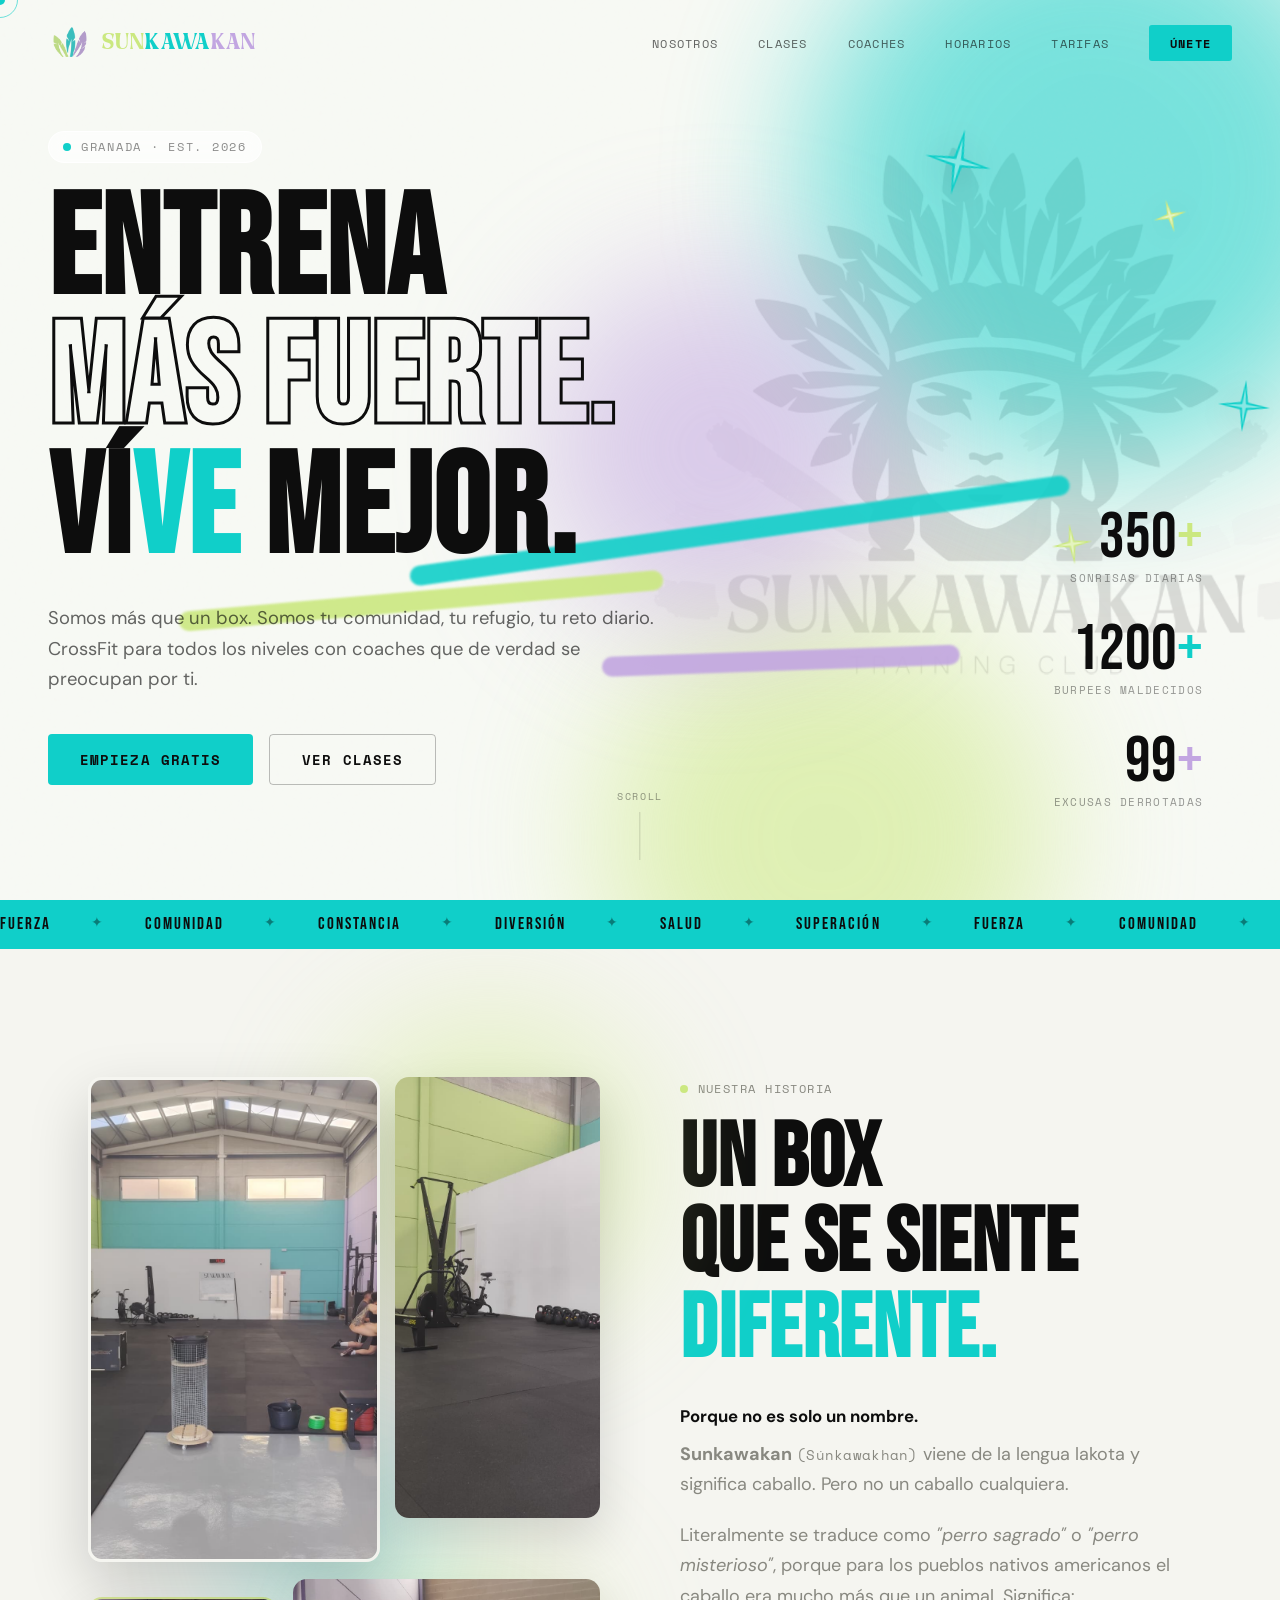
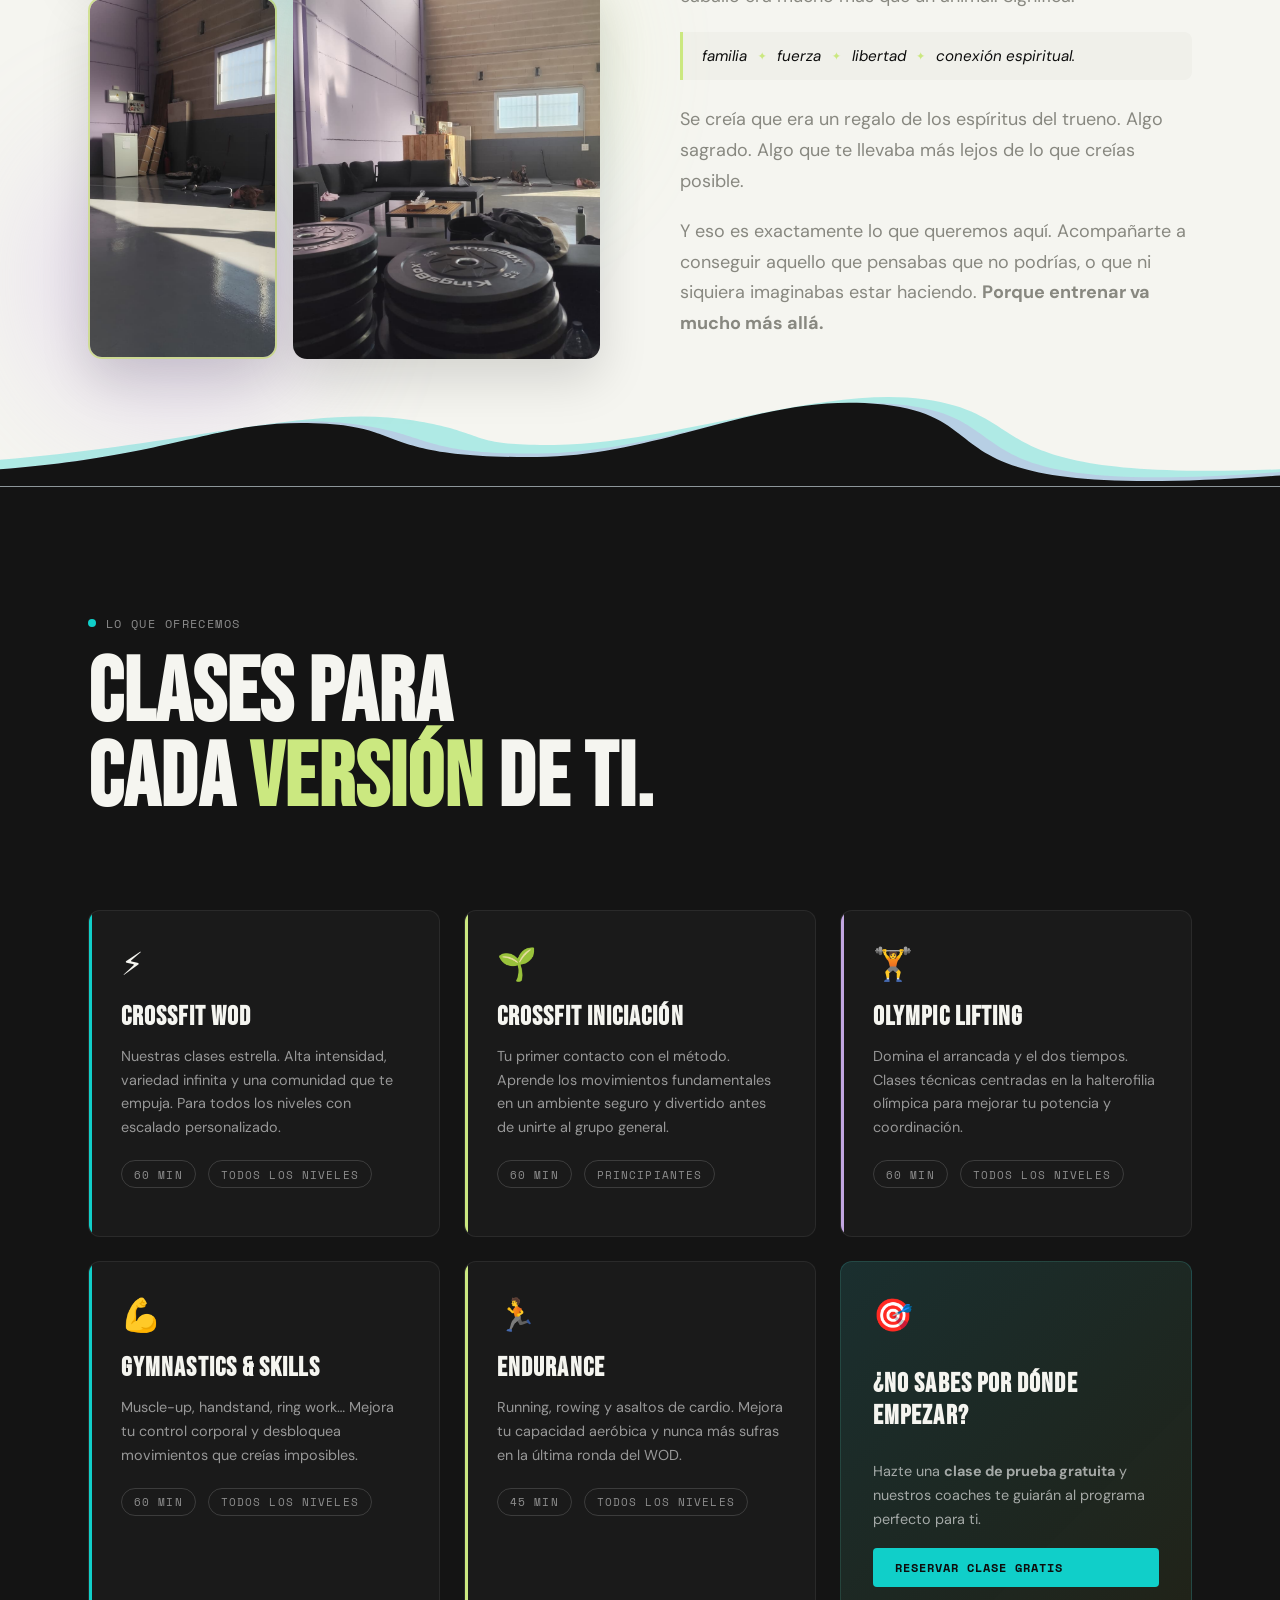
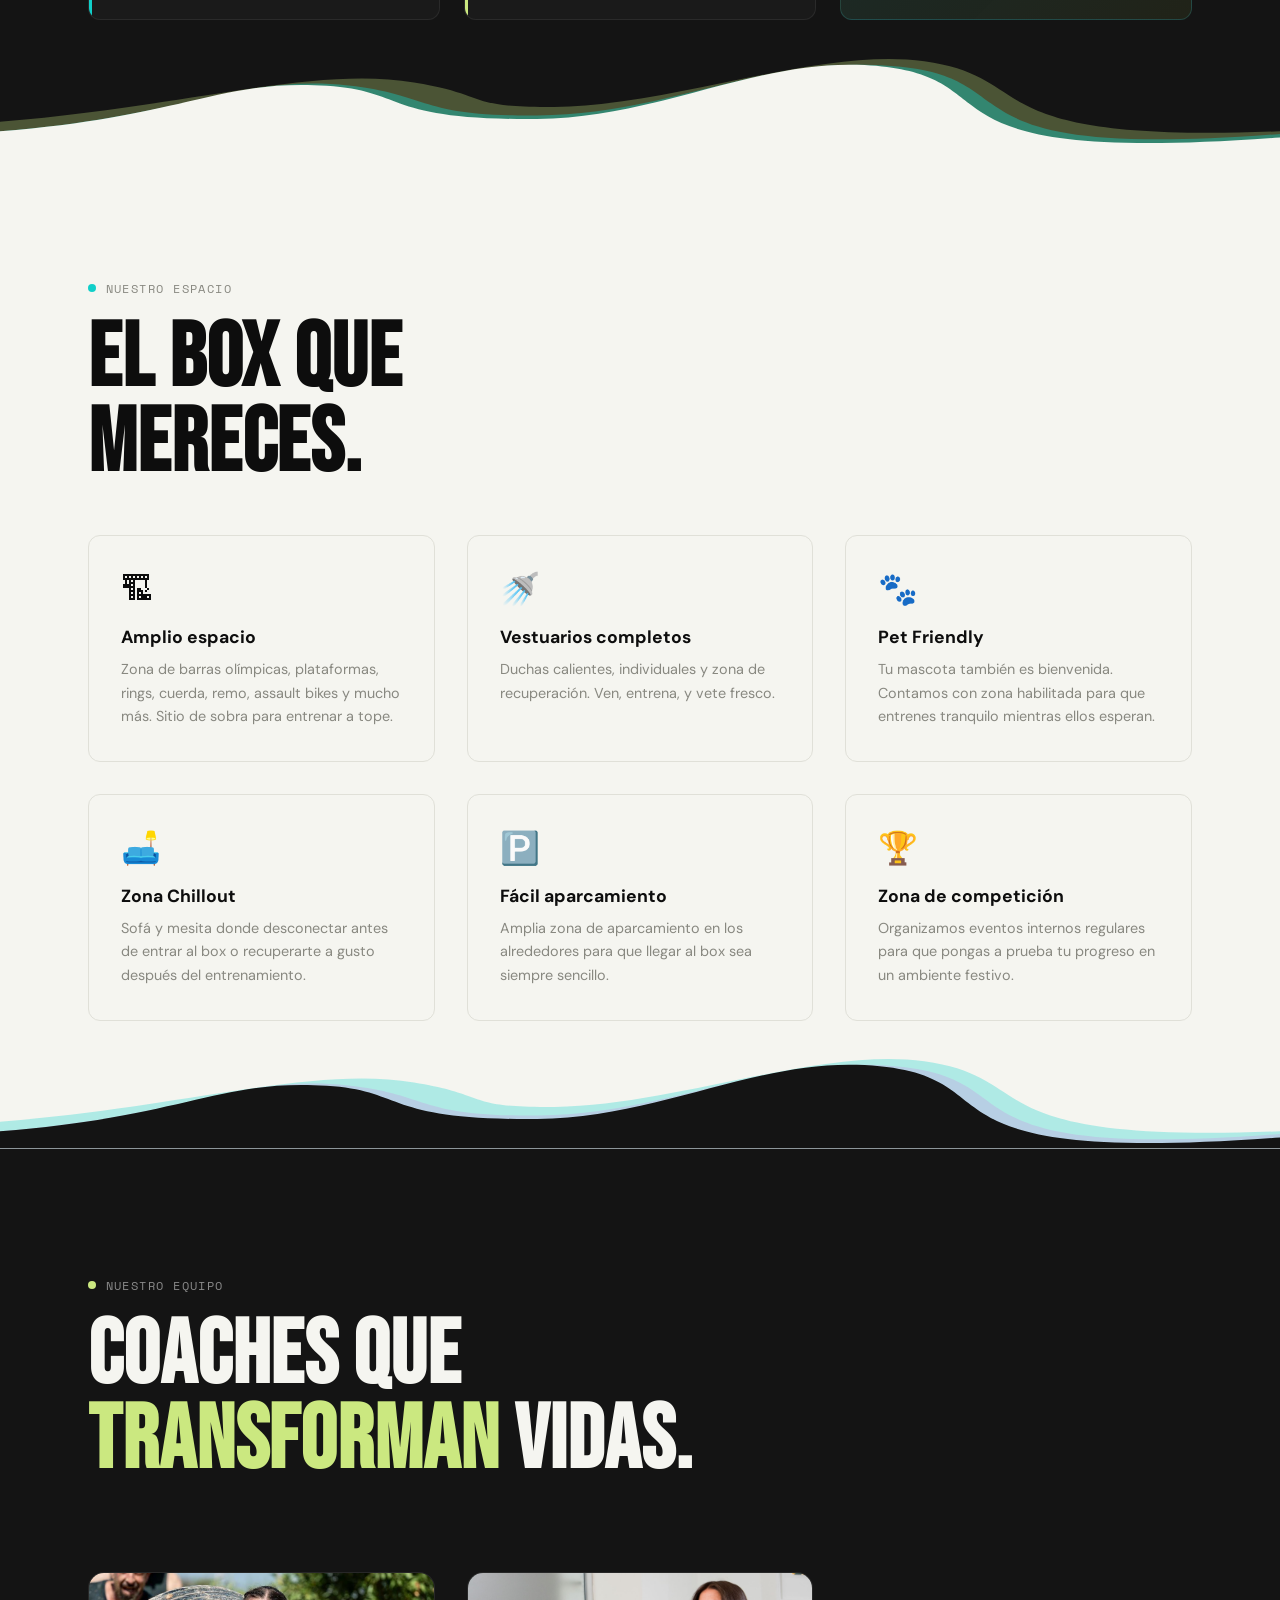
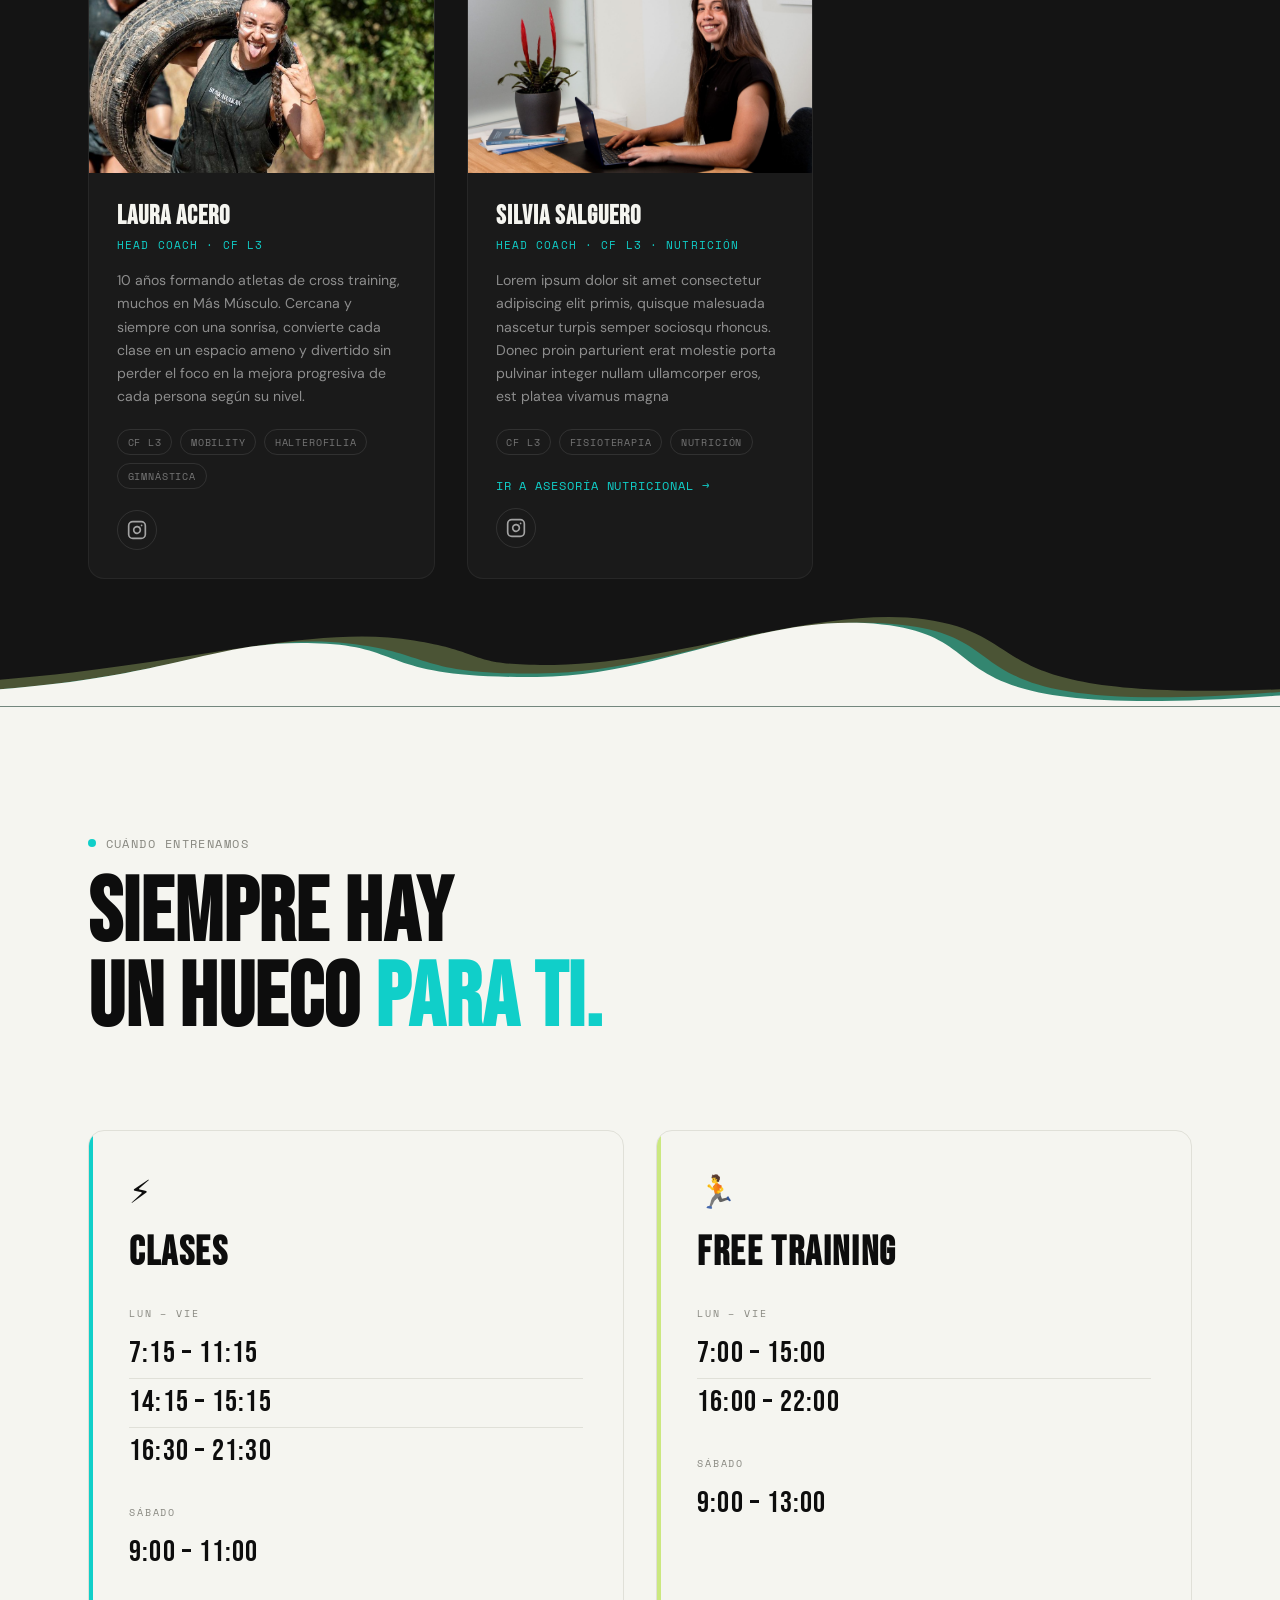
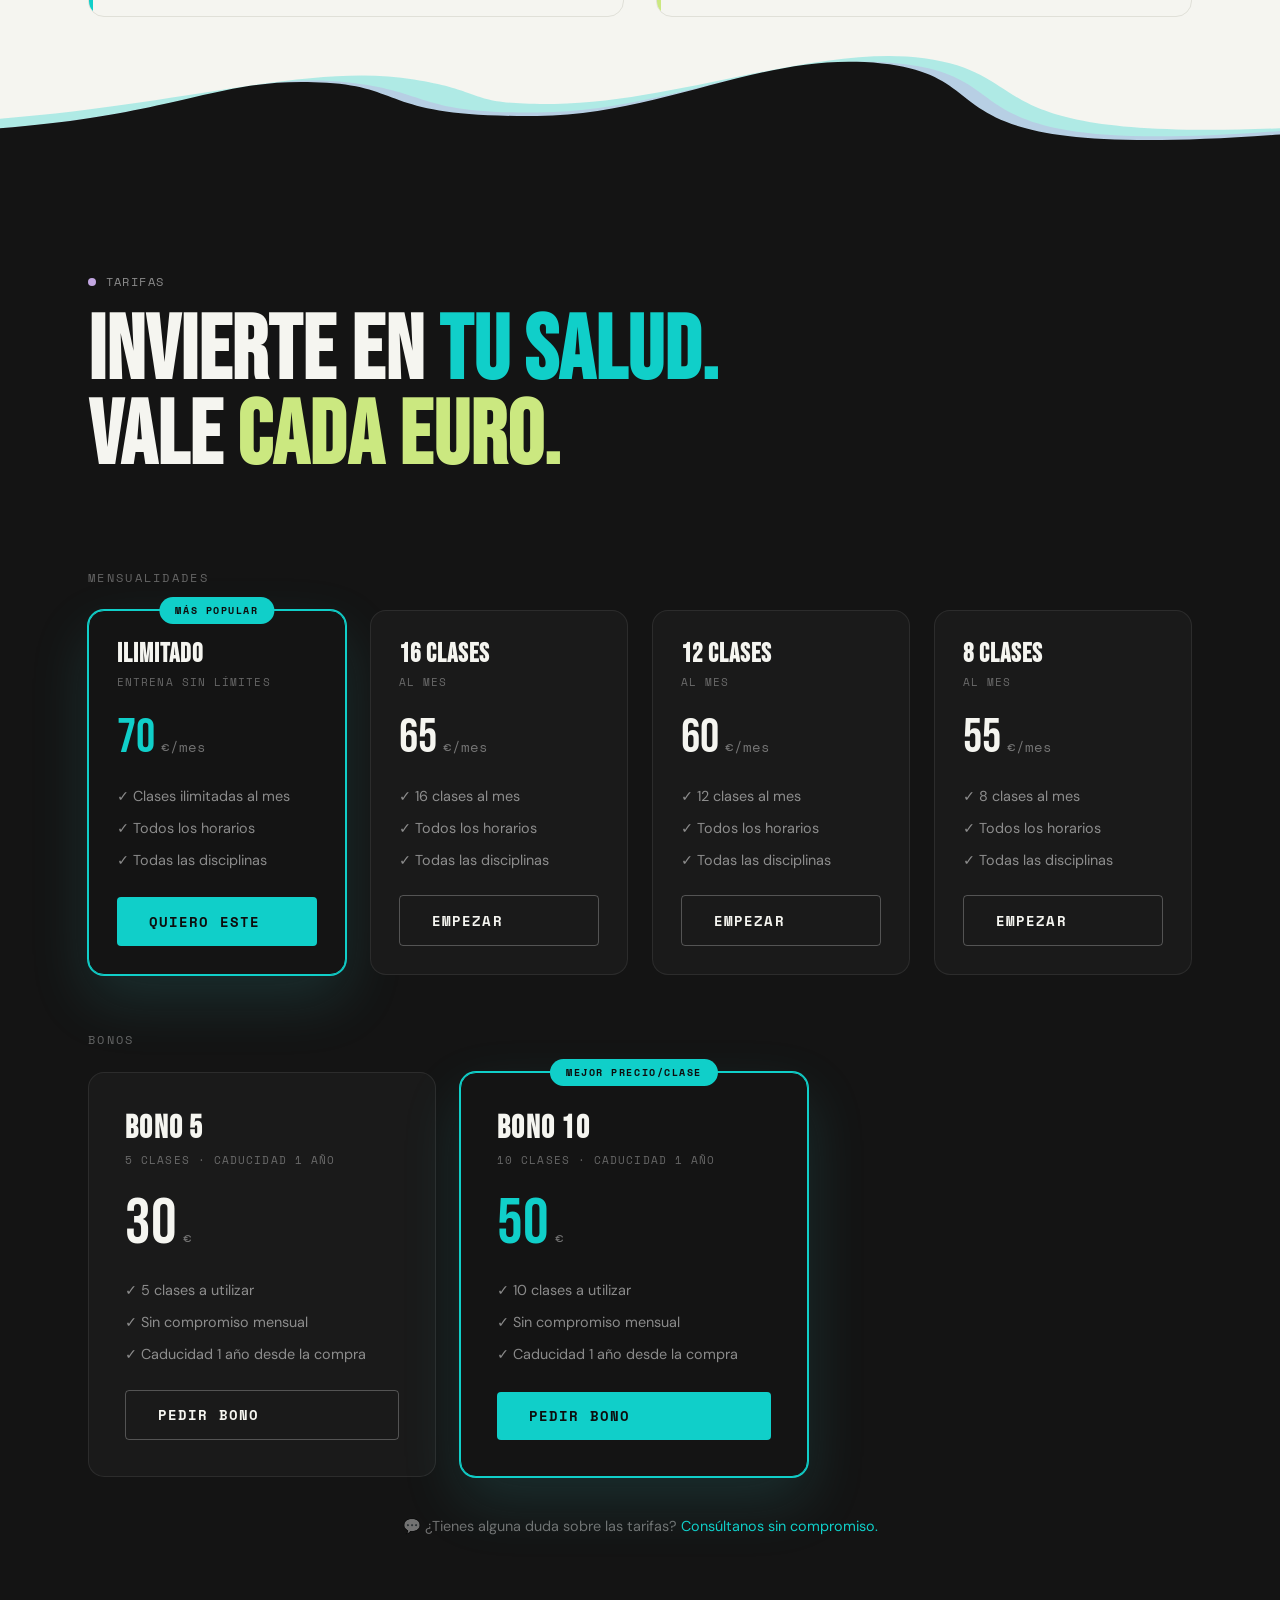
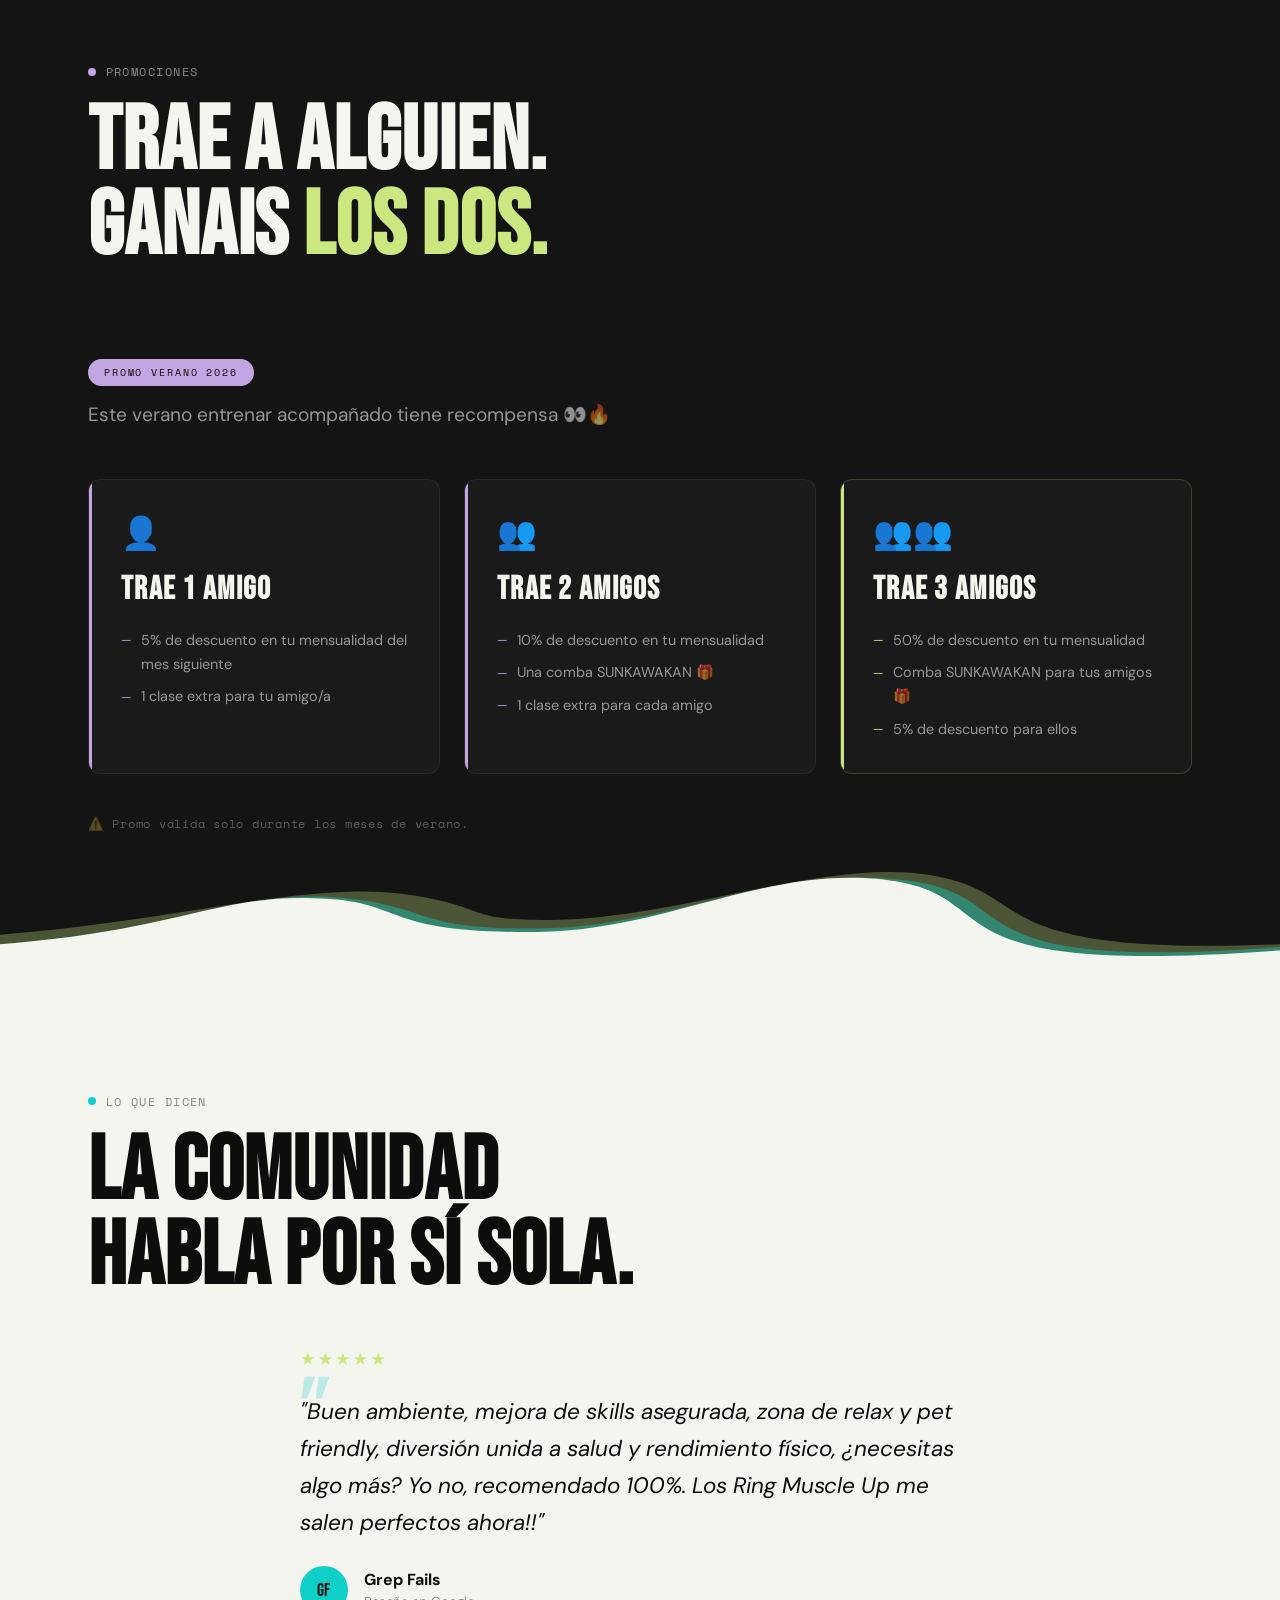
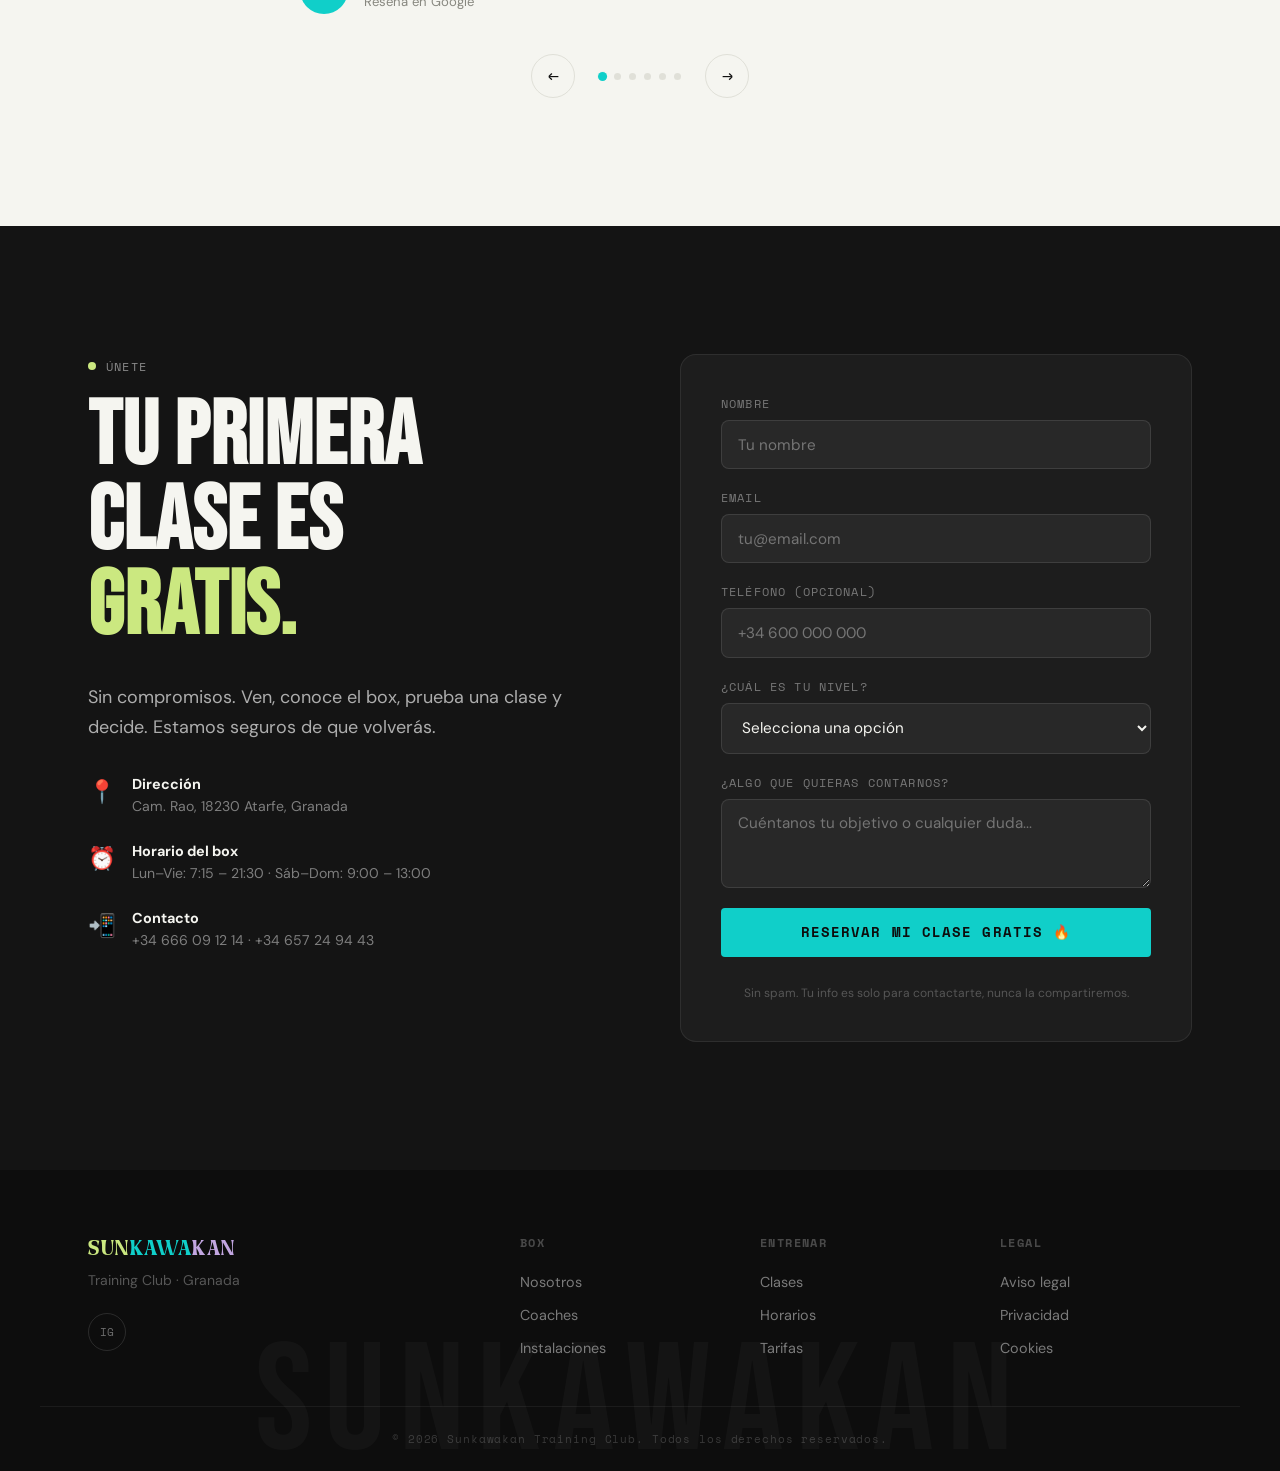
==== commit 02c42d0b: "Refactor section divider styles for improved layout and update hero statistics labels for clarity" ====
--- a/index.html
+++ b/index.html
@@ -42,8 +42,8 @@
         <ul class="nav__links" id="navLinks">
             <li><a href="#nosotros" class="nav__link">Nosotros</a></li>
             <li><a href="#clases" class="nav__link">Clases</a></li>
+            <li><a href="#coaches" class="nav__link">Coaches</a></li>
             <li><a href="#horarios" class="nav__link">Horarios</a></li>
-            <li><a href="#coaches" class="nav__link">Coaches</a></li>
             <li><a href="#tarifas" class="nav__link">Tarifas</a></li>
             <li><a href="#contacto" class="nav__link nav__link--cta">Únete</a></li>
         </ul>
@@ -108,15 +108,15 @@
         <div class="hero__stats reveal-right">
             <div class="stat">
                 <span class="stat__num stat--lime" data-target="350">0</span>
-                <span class="stat__label">Atletas activos</span>
+                <span class="stat__label">Sonrisas diarias</span>
             </div>
             <div class="stat">
-                <span class="stat__num stat--cyan" data-target="6">0</span>
-                <span class="stat__label">Años de historia</span>
+                <span class="stat__num stat--cyan" data-target="1200">0</span>
+                <span class="stat__label">Burpees maldecidos</span>
             </div>
             <div class="stat">
-                <span class="stat__num stat--lavender" data-target="12">0</span>
-                <span class="stat__label">Clases semanales</span>
+                <span class="stat__num stat--lavender" data-target="99">0</span>
+                <span class="stat__label">Excusas derrotadas</span>
             </div>
         </div>
         <div class="hero__scroll-hint">
@@ -140,6 +140,18 @@
             <span>DIVERSIÓN</span><span class="sep">✦</span>
             <span>SALUD</span><span class="sep">✦</span>
             <span>SUPERACIÓN</span><span class="sep">✦</span>
+            <span>FUERZA</span><span class="sep">✦</span>
+            <span>COMUNIDAD</span><span class="sep">✦</span>
+            <span>CONSTANCIA</span><span class="sep">✦</span>
+            <span>DIVERSIÓN</span><span class="sep">✦</span>
+            <span>SALUD</span><span class="sep">✦</span>
+            <span>SUPERACIÓN</span><span class="sep">✦</span>
+            <span>FUERZA</span><span class="sep">✦</span>
+            <span>COMUNIDAD</span><span class="sep">✦</span>
+            <span>CONSTANCIA</span><span class="sep">✦</span>
+            <span>DIVERSIÓN</span><span class="sep">✦</span>
+            <span>SALUD</span><span class="sep">✦</span>
+            <span>SUPERACIÓN</span><span class="sep">✦</span>
         </div>
     </div>
 
@@ -724,11 +736,6 @@
             </div>
         </div>
     </section>
-
-    <!-- DIVISOR: testimonios (claro) -> contacto (oscuro) -->
-    <div class="section-divider section-divider--to-dark" aria-hidden="true">
-        <svg viewBox="0 0 1236 199" preserveAspectRatio="none"><use href="#wave-divider"></use></svg>
-    </div>
 
     <!-- CONTACTO -->
     <section class="contacto section section--dark" id="contacto">
@@ -810,10 +817,10 @@
                 <div class="nav__logo-text color--lime" style="font-size:1.5rem;">SUN<span class="accent">KAWA</span><span class="color--lavender">KAN</span></div>
                 <p>Training Club · Granada</p>
                 <div class="footer__social">
-                    <a href="#" aria-label="Instagram" class="social-link">IG</a>
-                    <a href="#" aria-label="Facebook" class="social-link">FB</a>
+                    <a href="https://www.instagram.com/sunkawakan.box/" aria-label="Instagram" class="social-link">IG</a>
+                    <!-- <a href="#" aria-label="Facebook" class="social-link">FB</a>
                     <a href="#" aria-label="YouTube" class="social-link">YT</a>
-                    <a href="#" aria-label="TikTok" class="social-link">TK</a>
+                    <a href="#" aria-label="TikTok" class="social-link">TK</a> -->
                 </div>
             </div>
             <div class="footer__links">
--- a/css/sections.css
+++ b/css/sections.css
@@ -857,28 +857,30 @@
    Las dos olas tenues usan colores corporativos como decoración.
    ============================================================ */
 .section-divider {
-    position: relative;
+    --sd-h: clamp(48px, 7vw, 100px);
+    position: relative;
+    z-index: 2;
     line-height: 0;
     pointer-events: none;
-    margin-top: -1px;      /* evita hairline entre sección y divisor */
-    margin-bottom: -1px;
+    background: transparent;            /* sin banda plana: la parte superior
+                                           de la ola deja ver la sección real */
+    margin-top: calc(-1 * var(--sd-h)); /* se solapa sobre el final de la sección anterior */
+    margin-bottom: 0;
 }
 .section-divider svg {
     display: block;
     width: 100%;
-    height: clamp(48px, 7vw, 100px);
-}
-
-/* Claro  ->  oscuro */
+    height: var(--sd-h);
+}
+
+/* Claro  ->  oscuro (la ola sólida cae hacia la sección oscura) */
 .section-divider--to-dark {
-    background: var(--white);
     --sd-solid: var(--off-black);
     --sd-c1: var(--cyan);
     --sd-c2: var(--lavender);
 }
 /* Oscuro ->  claro */
 .section-divider--to-light {
-    background: var(--off-black);
     --sd-solid: var(--white);
     --sd-c1: var(--lime);
     --sd-c2: var(--cyan);
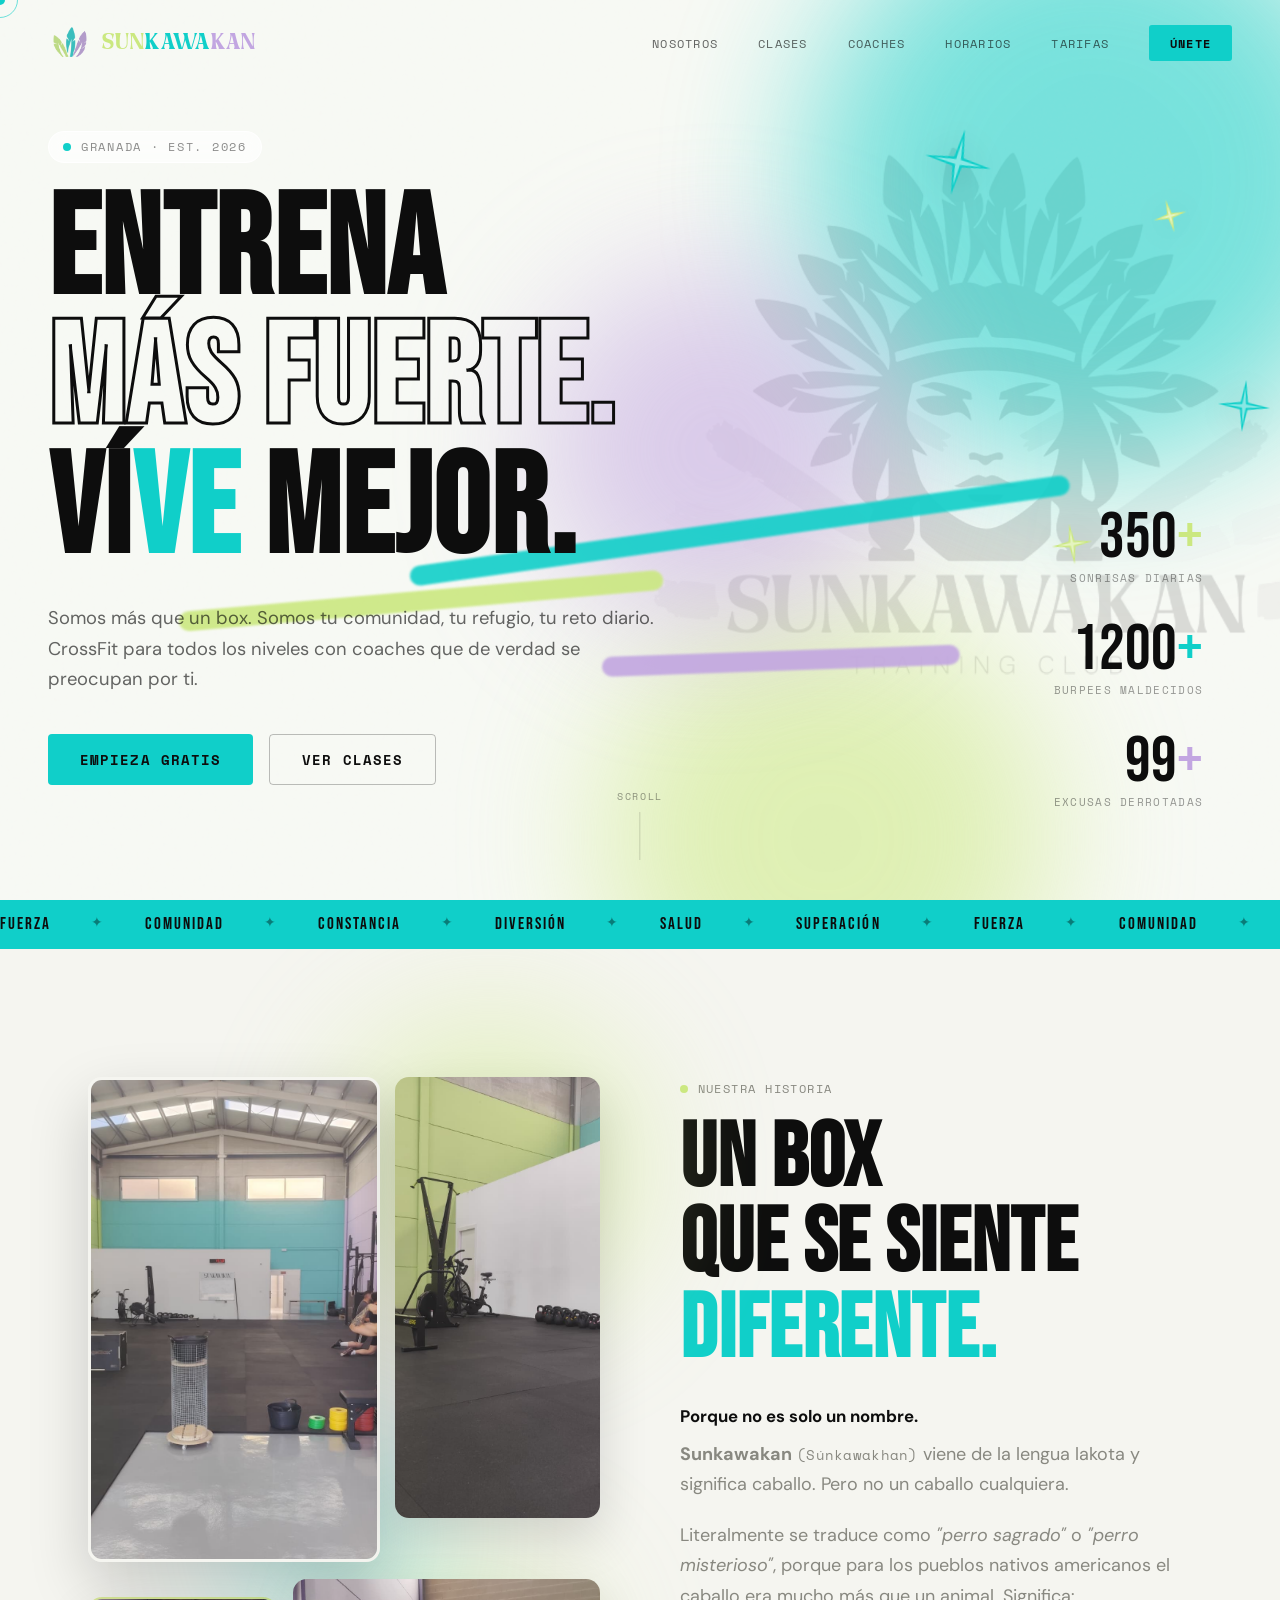
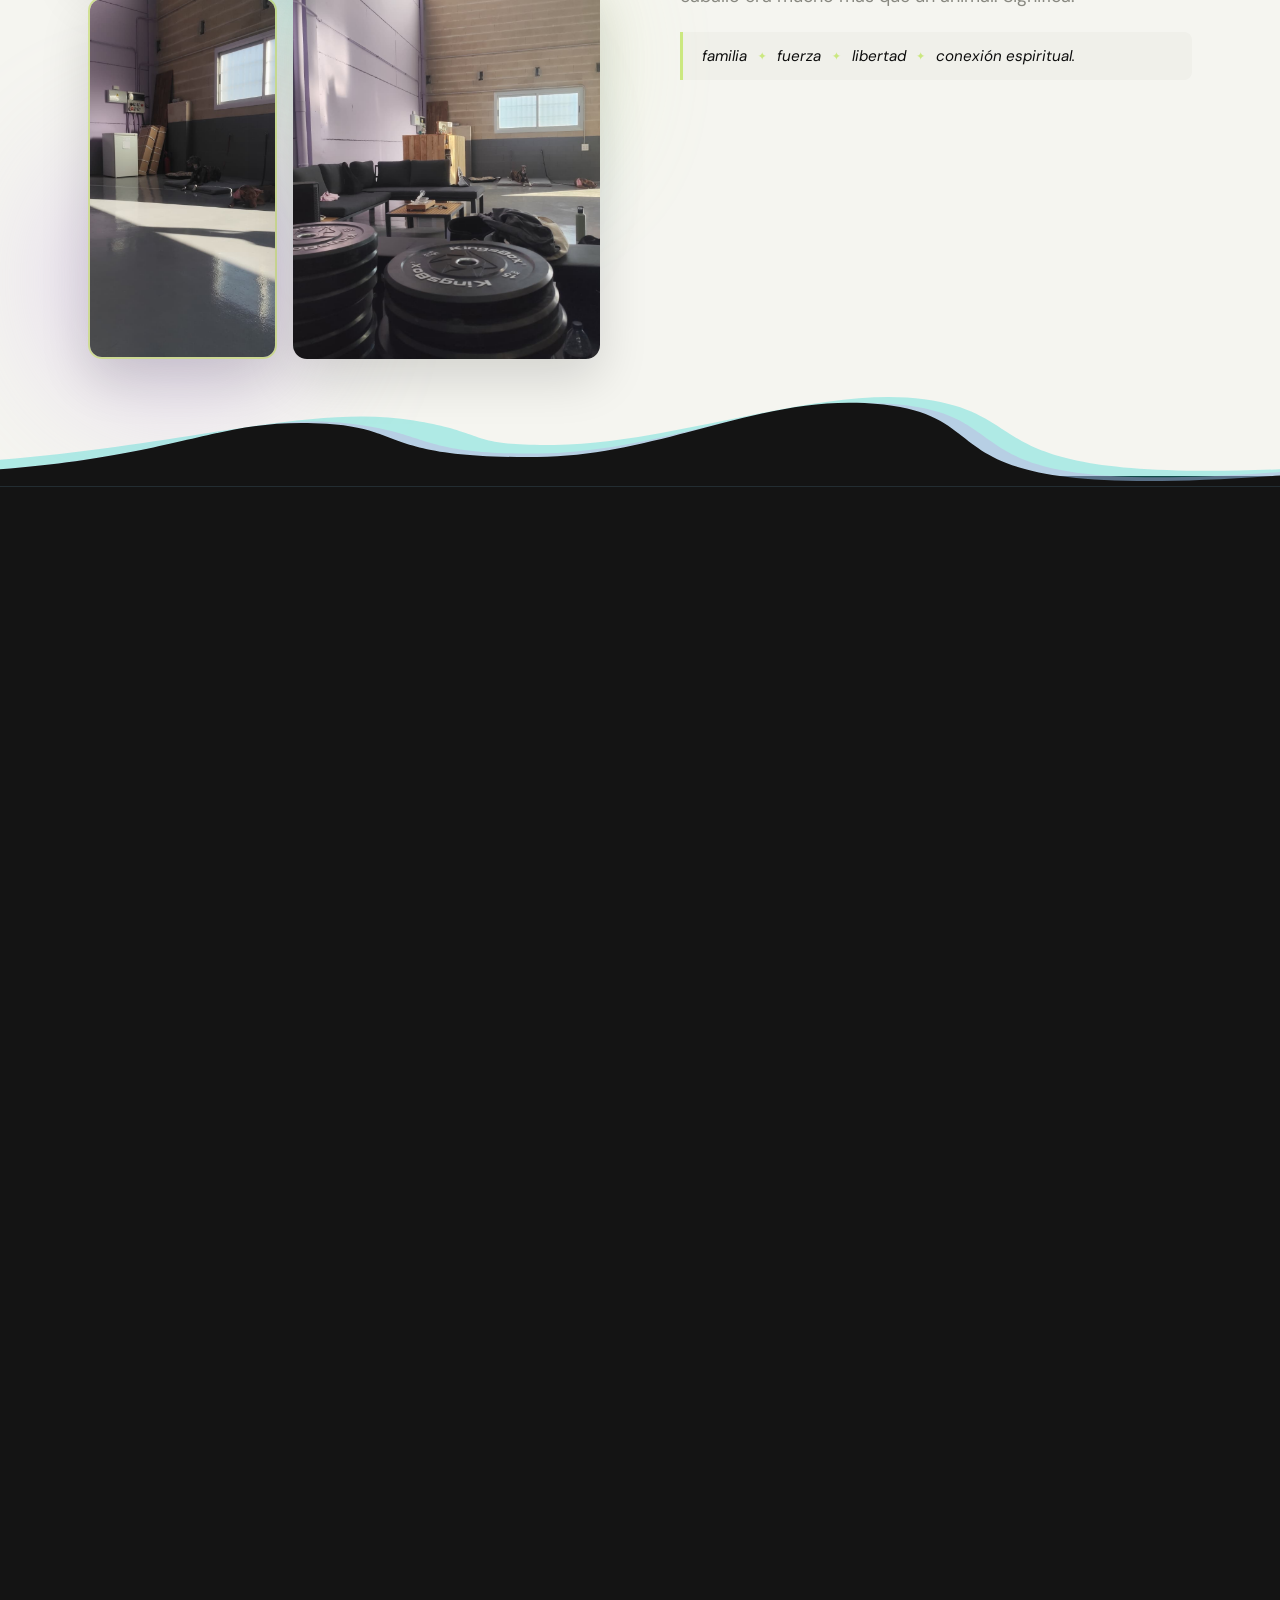
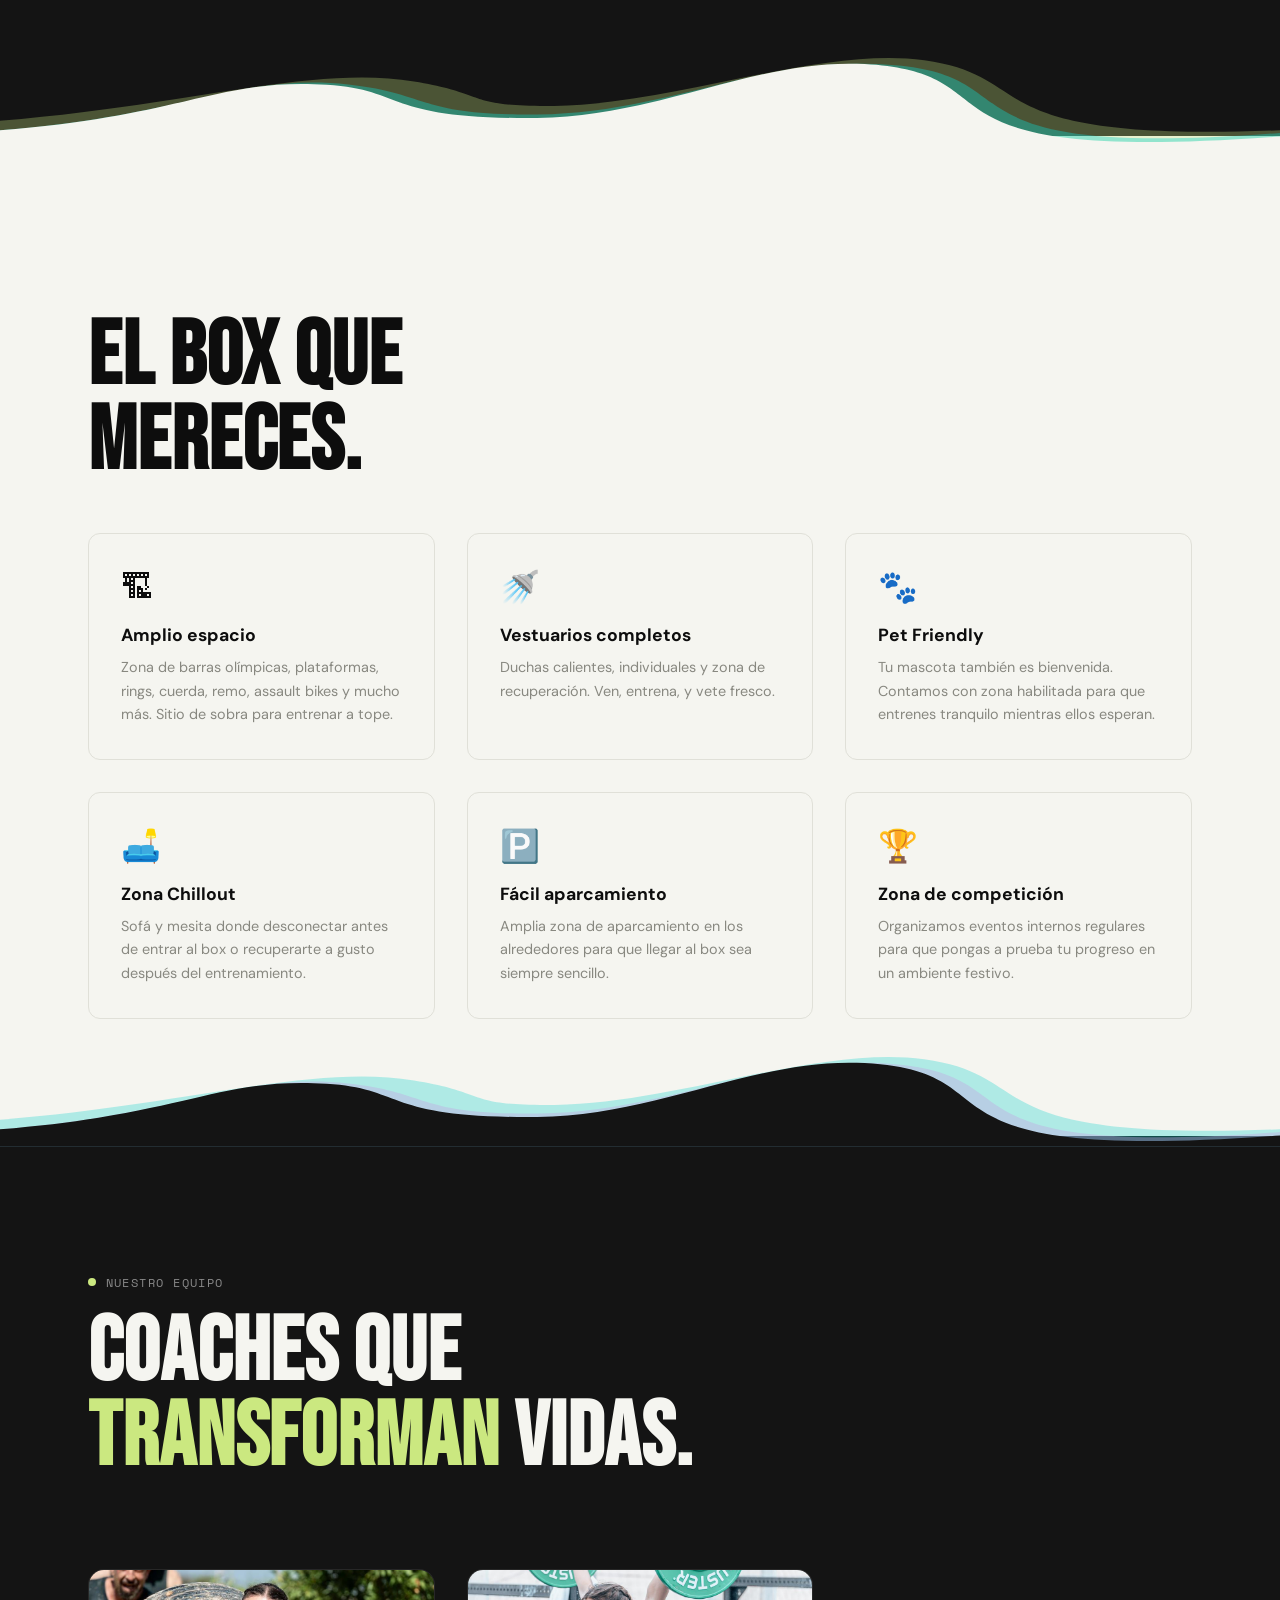
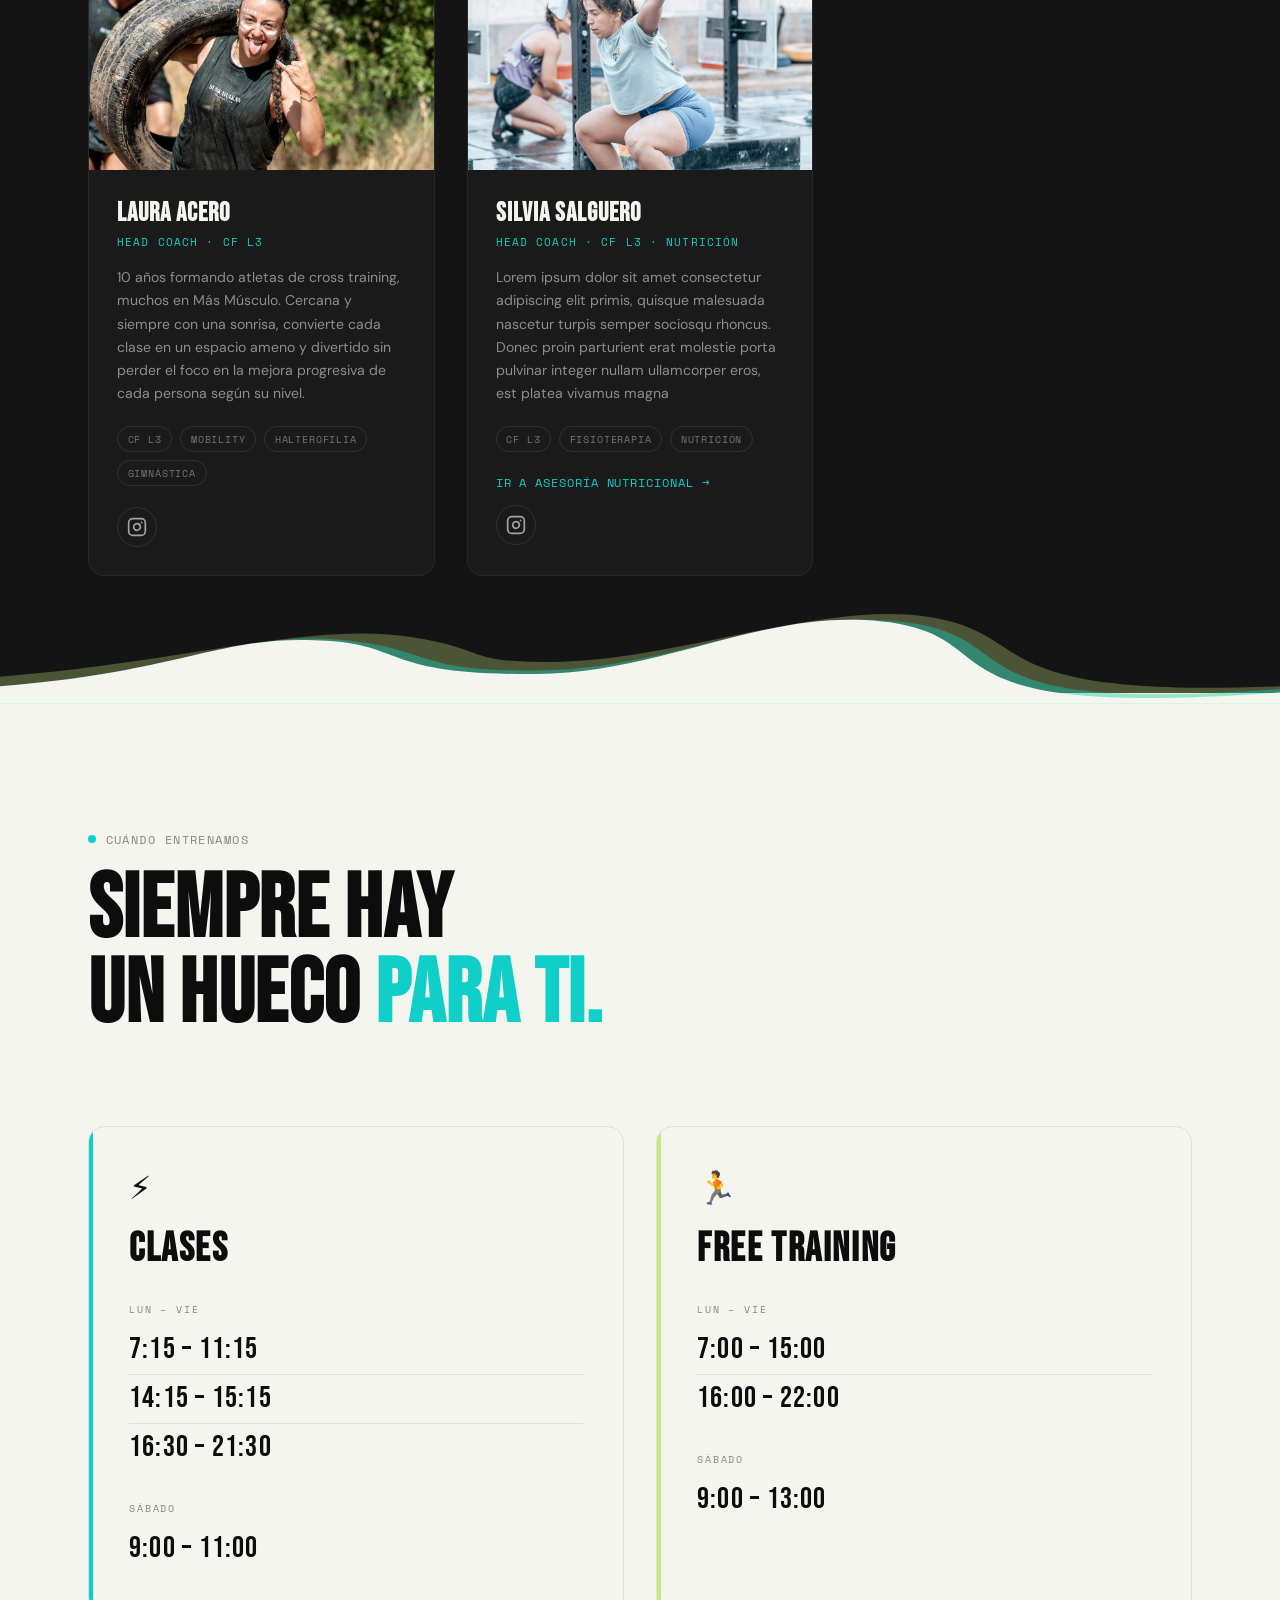
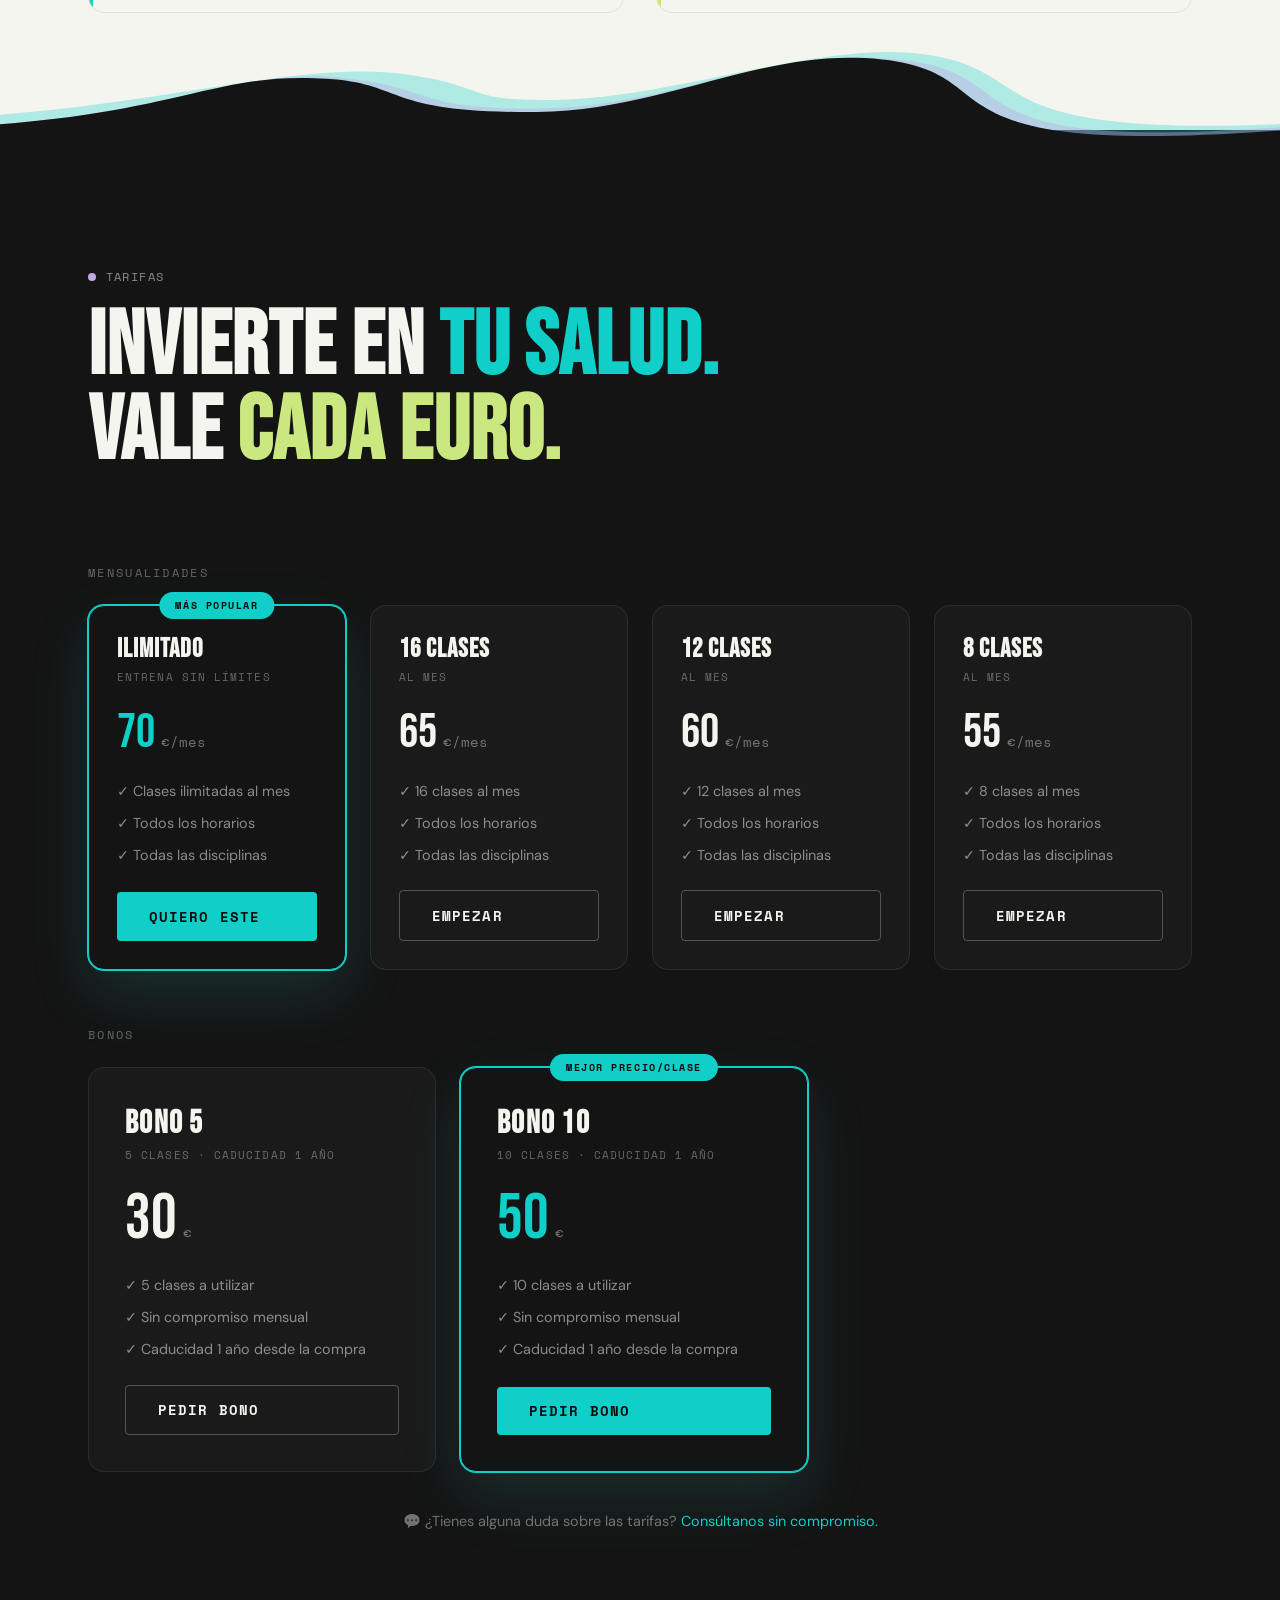
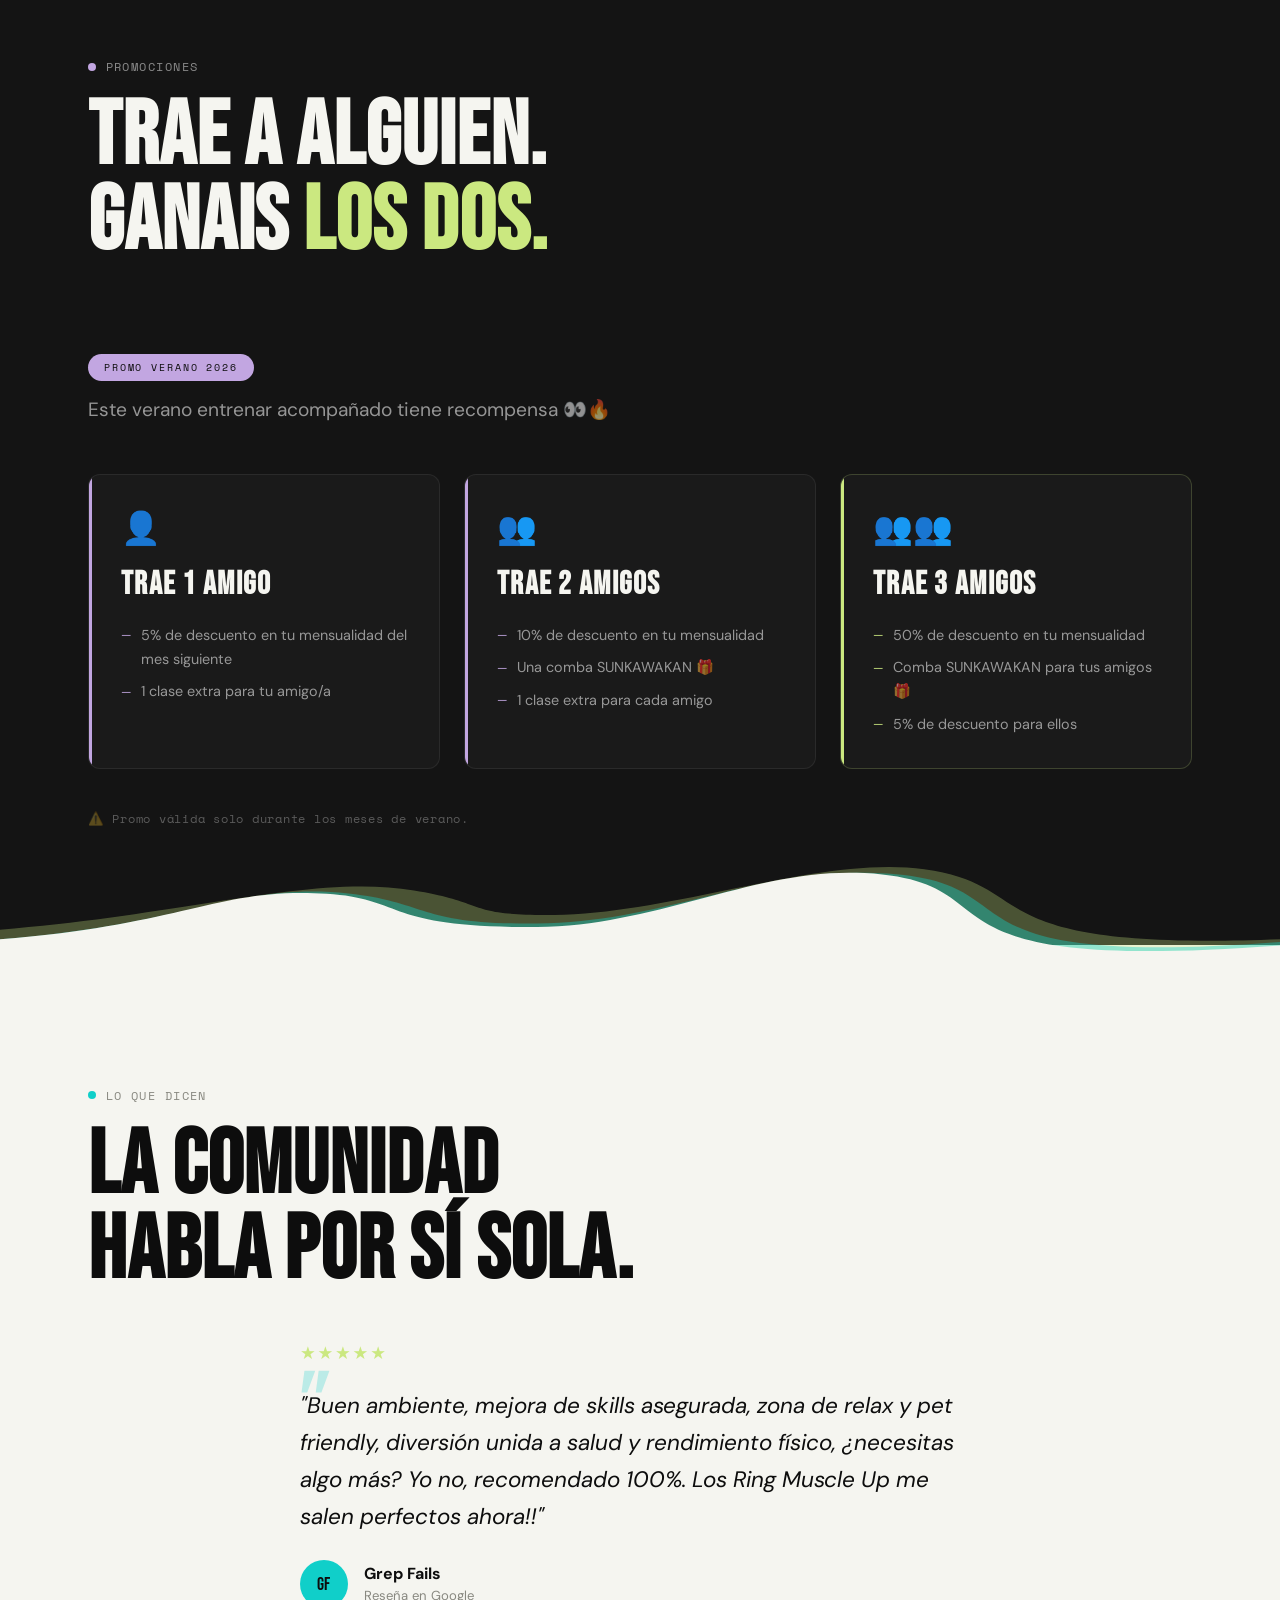
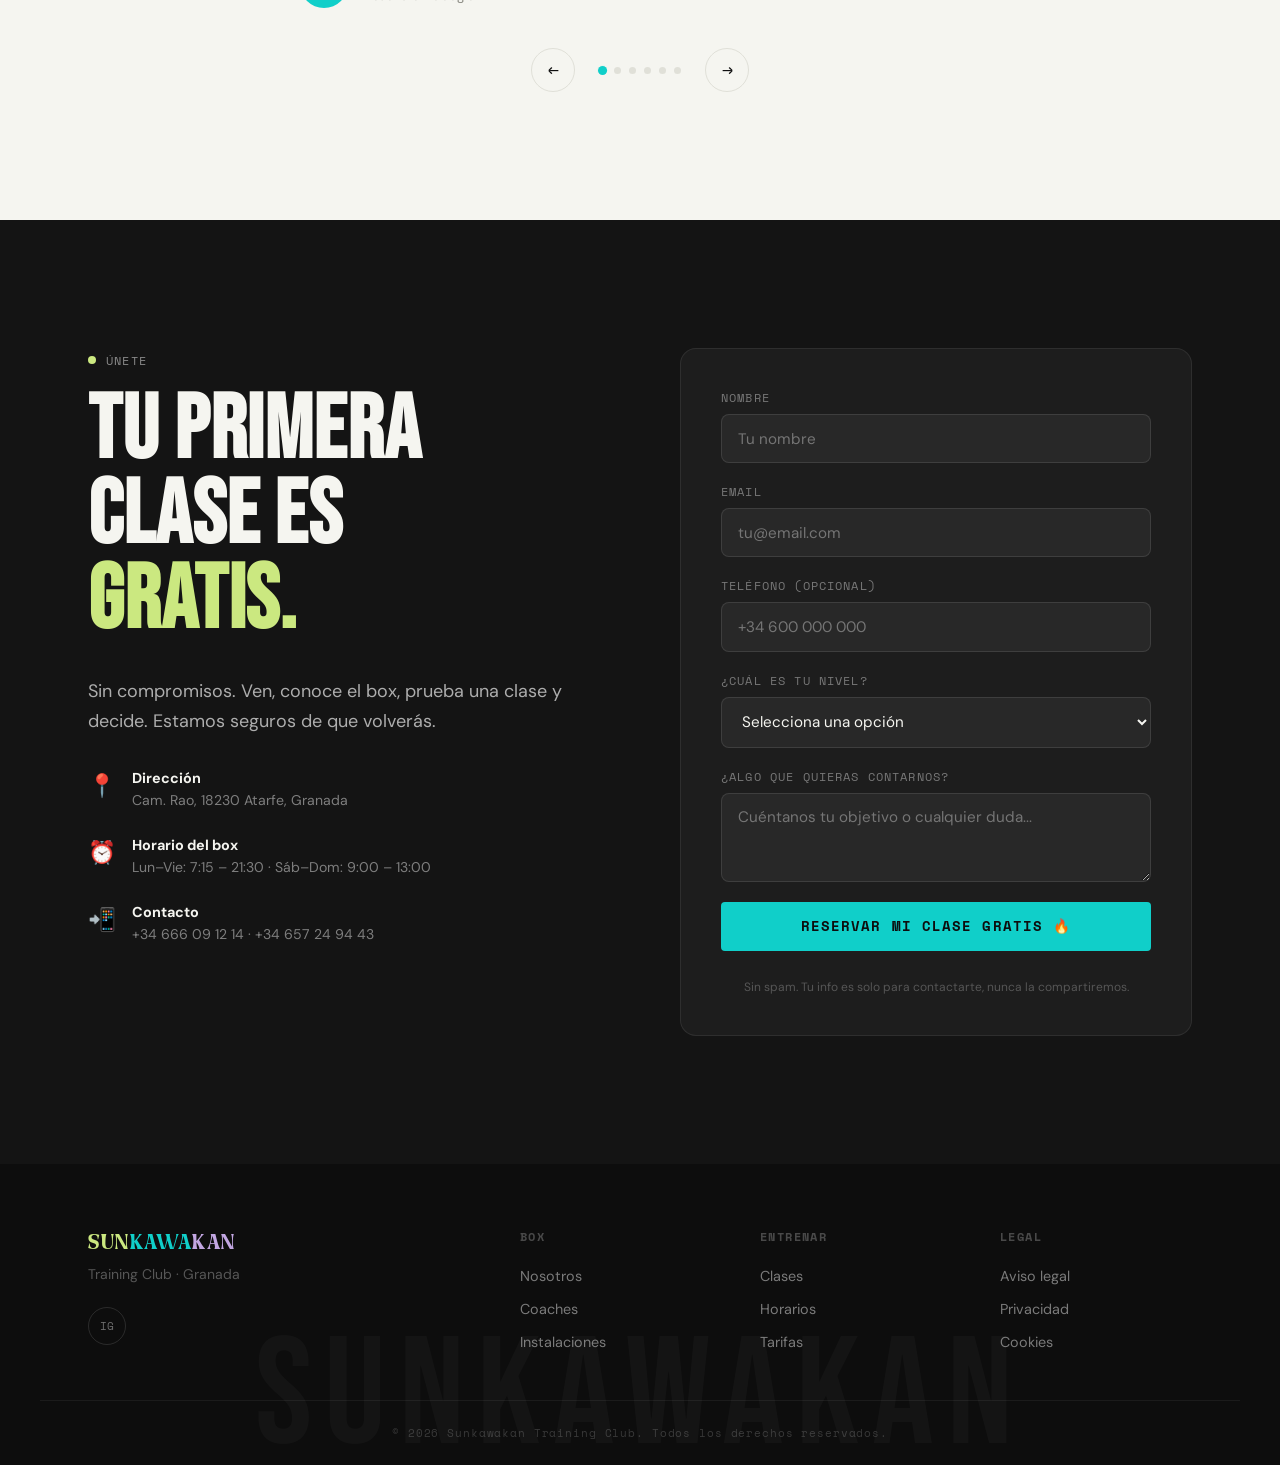
==== commit 0784bd65: "Add Open Graph and Twitter Card meta tags for improved social media sharing" ====
--- a/index.html
+++ b/index.html
@@ -4,6 +4,24 @@
     <meta charset="UTF-8" />
     <meta name="viewport" content="width=device-width, initial-scale=1.0" />
     <title>Sunkawakan Training Club – Box de CrossFit</title>
+    <meta name="description" content="Sunkawakan Training Club: box de CrossFit con clases para todos los niveles, coaches certificados y una comunidad que te empuja a superarte. Consulta horarios y tarifas y únete hoy." />
+
+    <!-- Open Graph (Facebook, WhatsApp, LinkedIn…) -->
+    <meta property="og:type" content="website" />
+    <meta property="og:site_name" content="Sunkawakan Training Club" />
+    <meta property="og:title" content="Sunkawakan Training Club – Box de CrossFit" />
+    <meta property="og:description" content="Box de CrossFit con clases para todos los niveles, coaches certificados y una comunidad que te empuja a superarte. Consulta horarios y tarifas y únete hoy." />
+    <meta property="og:url" content="https://sunkawakan.es/" />
+    <meta property="og:image" content="https://sunkawakan.es/assets/img/logo.png" />
+    <meta property="og:image:alt" content="Logo de Sunkawakan Training Club" />
+    <meta property="og:locale" content="es_ES" />
+
+    <!-- Twitter Card -->
+    <meta name="twitter:card" content="summary_large_image" />
+    <meta name="twitter:title" content="Sunkawakan Training Club – Box de CrossFit" />
+    <meta name="twitter:description" content="Box de CrossFit con clases para todos los niveles, coaches certificados y una comunidad que te empuja a superarte." />
+    <meta name="twitter:image" content="https://sunkawakan.es/assets/img/logo.png" />
+
     <link rel="icon" type="image/png" href="assets/img/favicon_color.png">
     <link rel="preconnect" href="https://fonts.googleapis.com" />
     <link rel="preconnect" href="https://fonts.gstatic.com" crossorigin />
--- a/css/main.css
+++ b/css/main.css
@@ -500,6 +500,11 @@
         backdrop-filter: none;
         box-shadow: none;
     }
+    /* Menú abierto (con o sin scroll): enlaces siempre blancos sobre el fondo oscuro */
+    .nav.menu-open .nav__link { color: rgba(255,255,255,.7); }
+    .nav.menu-open .nav__link:hover { color: var(--white); }
+    .nav.menu-open .nav__link--cta { color: var(--black) !important; }
+    .nav.menu-open .nav__hamburger span { background: var(--white); }
 }
 
 .font-brand {
--- a/css/sections.css
+++ b/css/sections.css
@@ -862,10 +862,12 @@
     z-index: 2;
     line-height: 0;
     pointer-events: none;
-    background: transparent;            /* sin banda plana: la parte superior
-                                           de la ola deja ver la sección real */
+    /* Parte superior transparente (deja ver la sección anterior y su blob);
+       franja inferior con el color de destino para que el borde de la ola
+       funda contra el color correcto y no quede línea bajo el separador. */
+    background: linear-gradient(to bottom, transparent 88%, var(--sd-solid) 88%);
     margin-top: calc(-1 * var(--sd-h)); /* se solapa sobre el final de la sección anterior */
-    margin-bottom: 0;
+    margin-bottom: -1px;                /* cierra cualquier hueco subpíxel con la sección siguiente */
 }
 .section-divider svg {
     display: block;
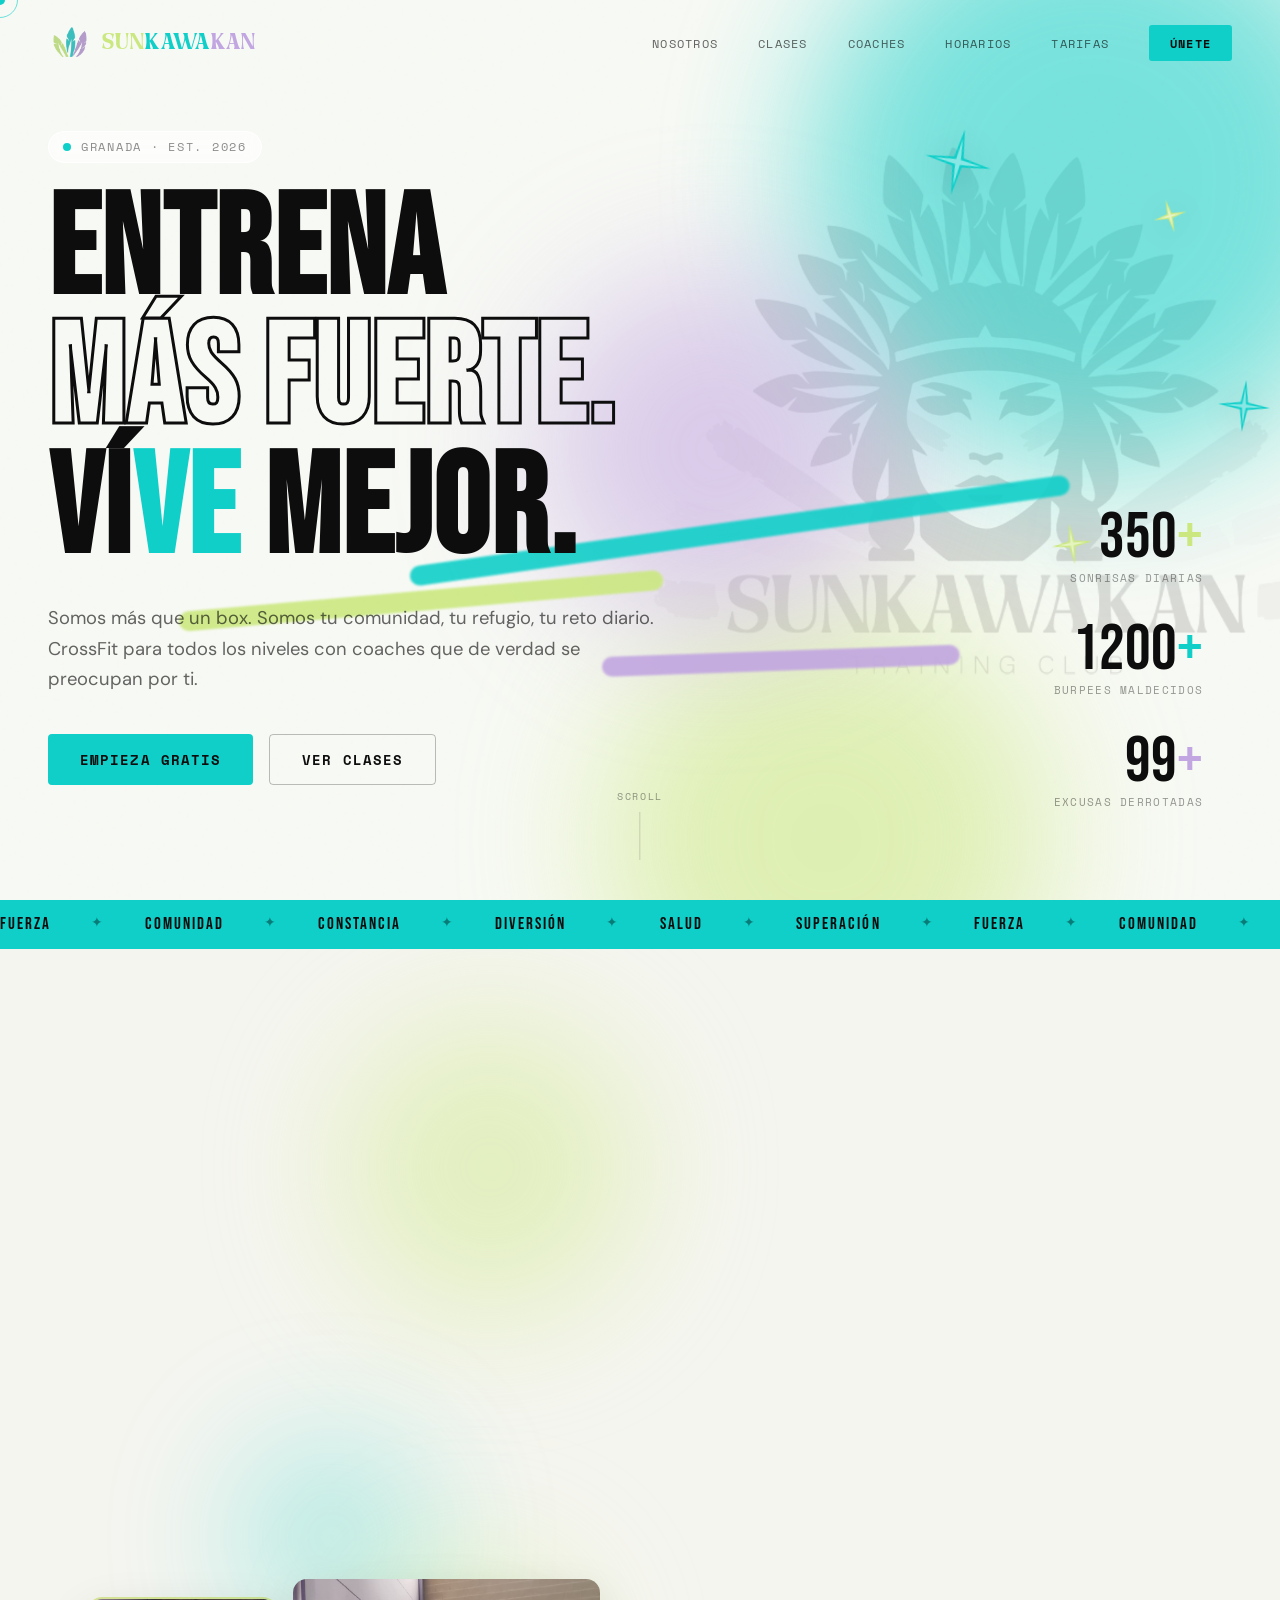
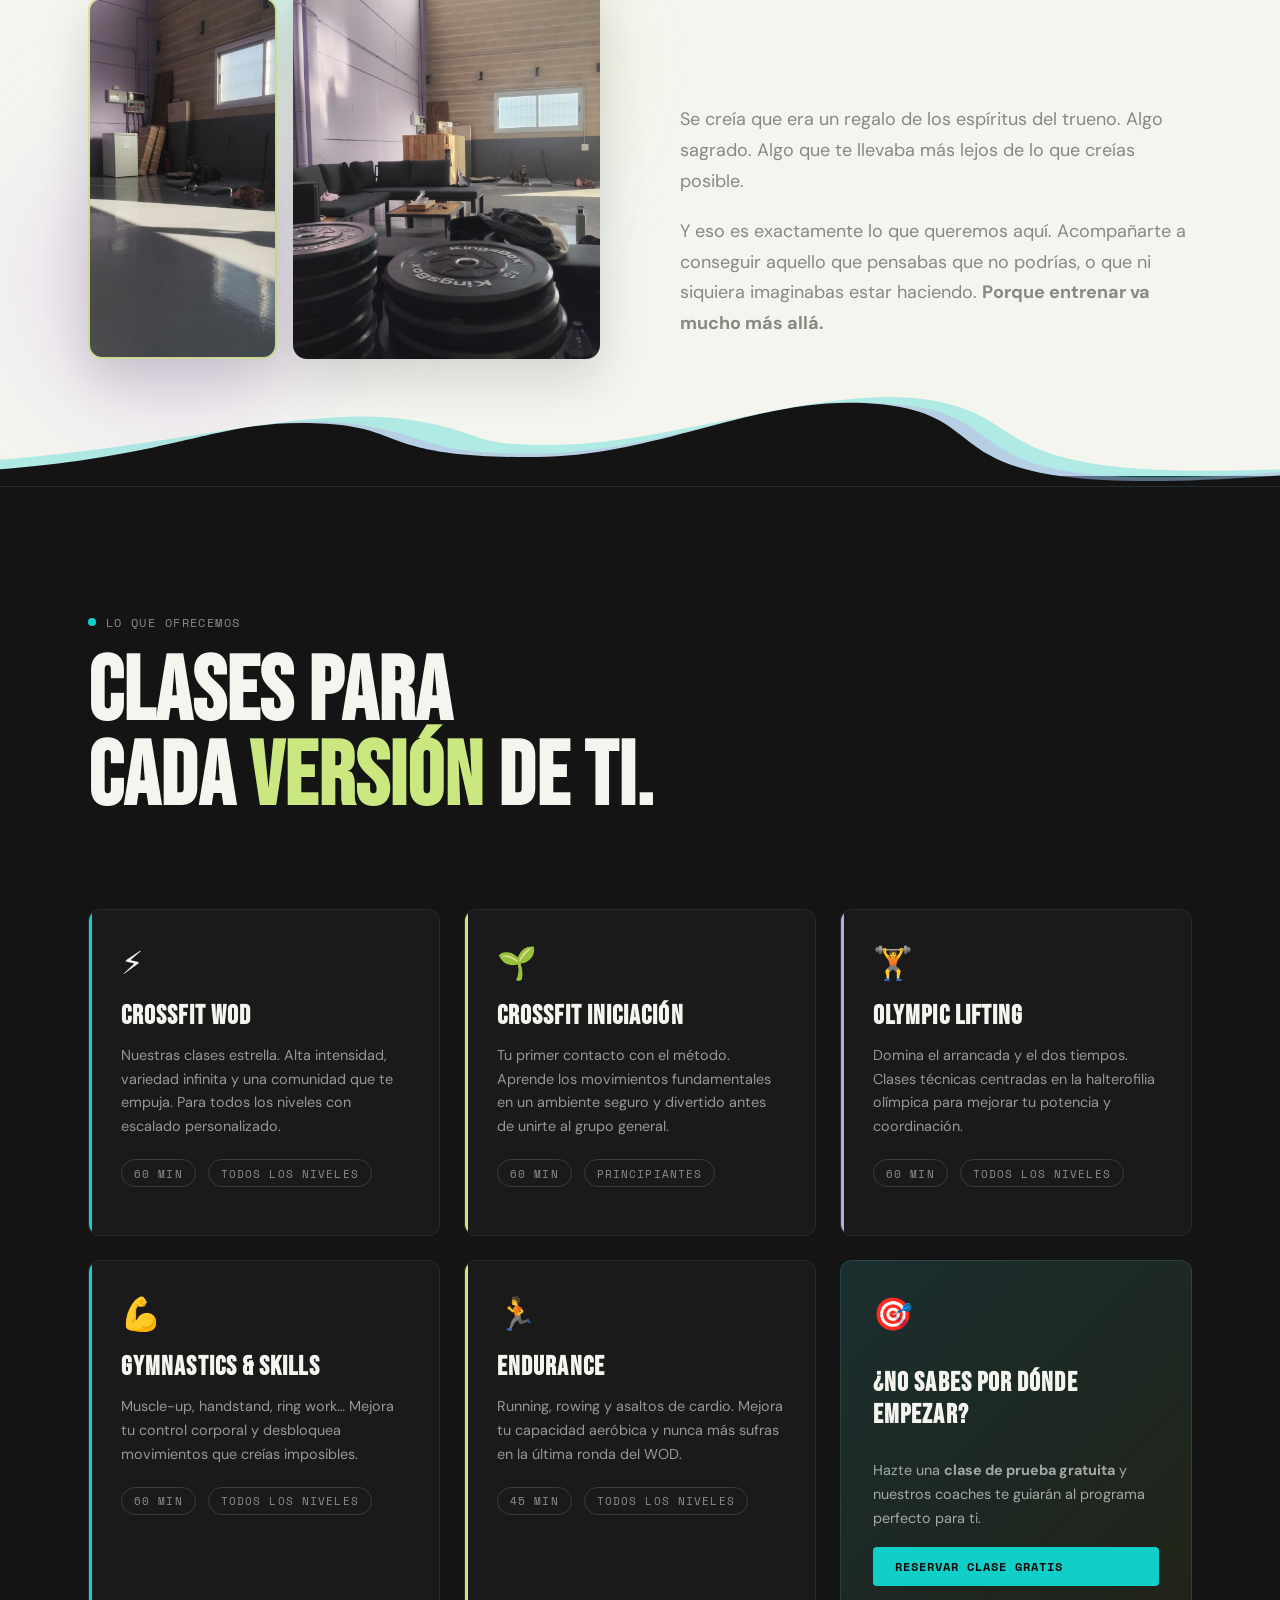
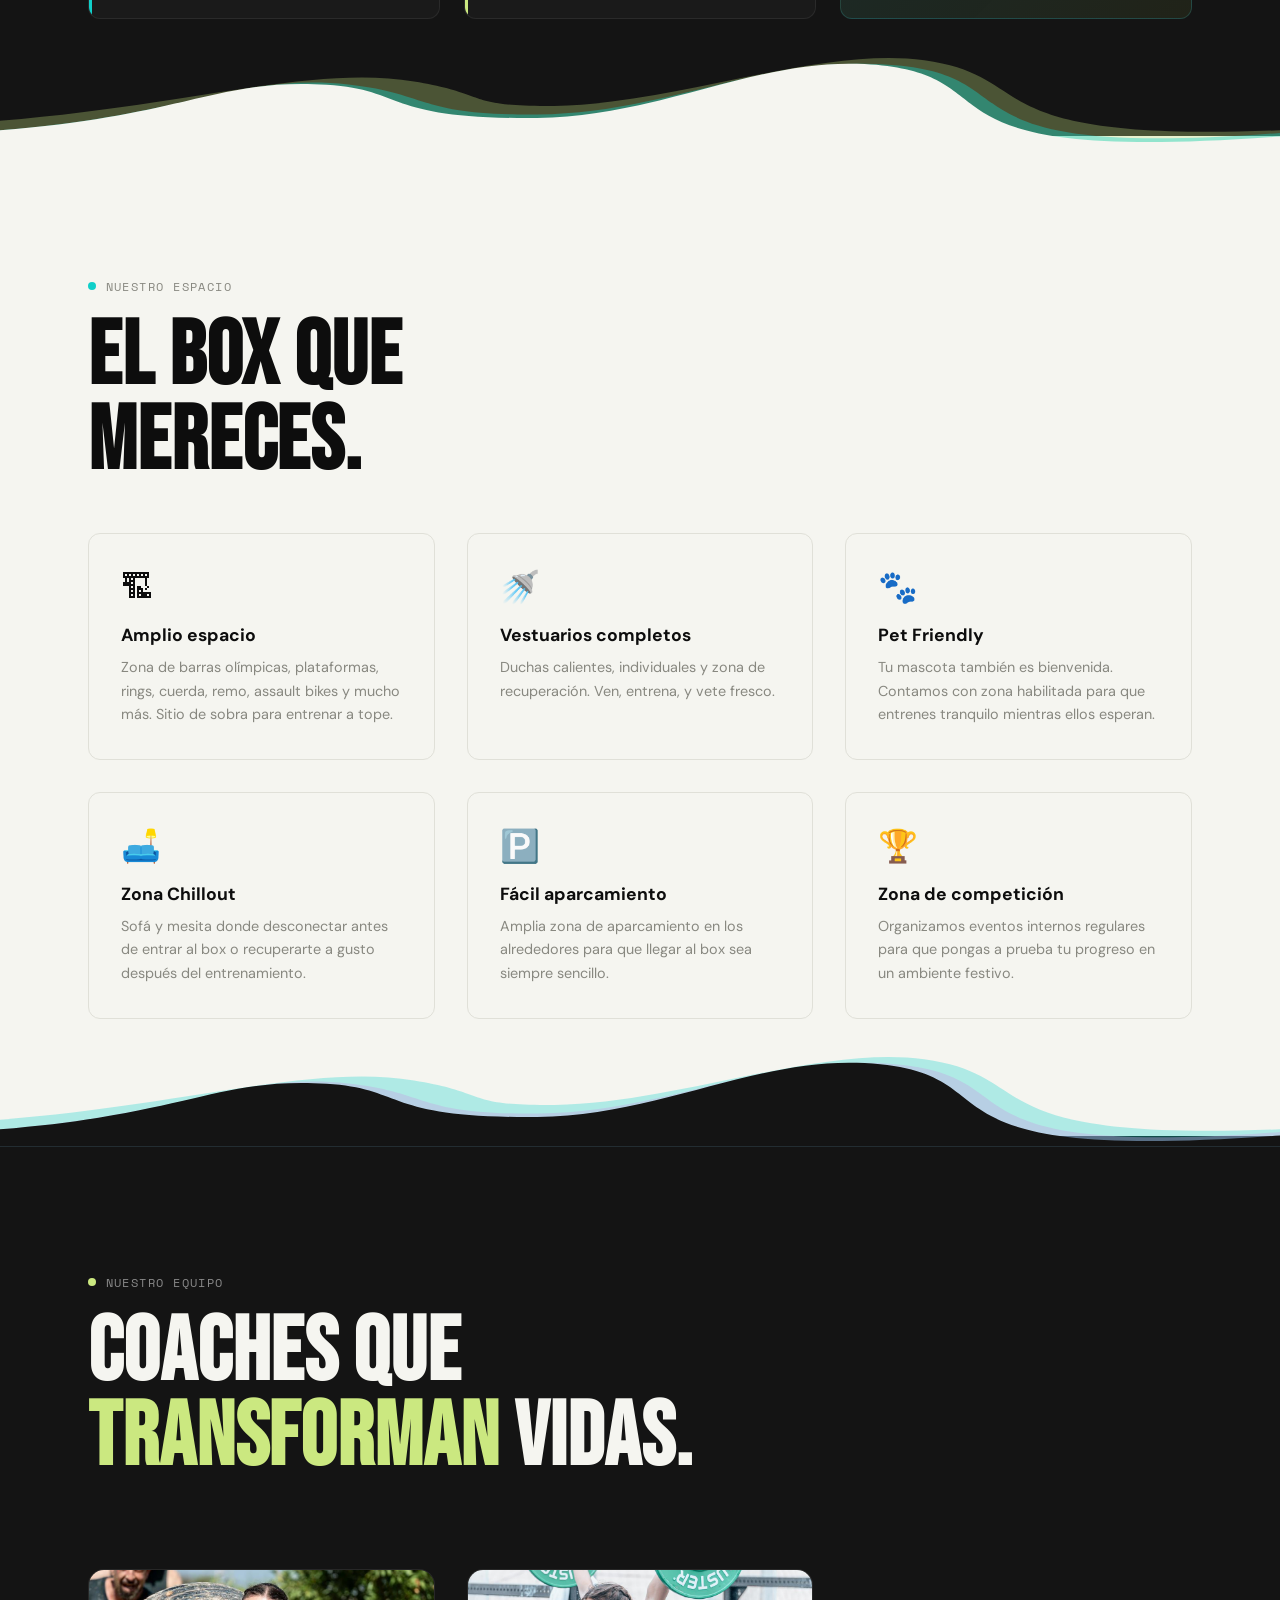
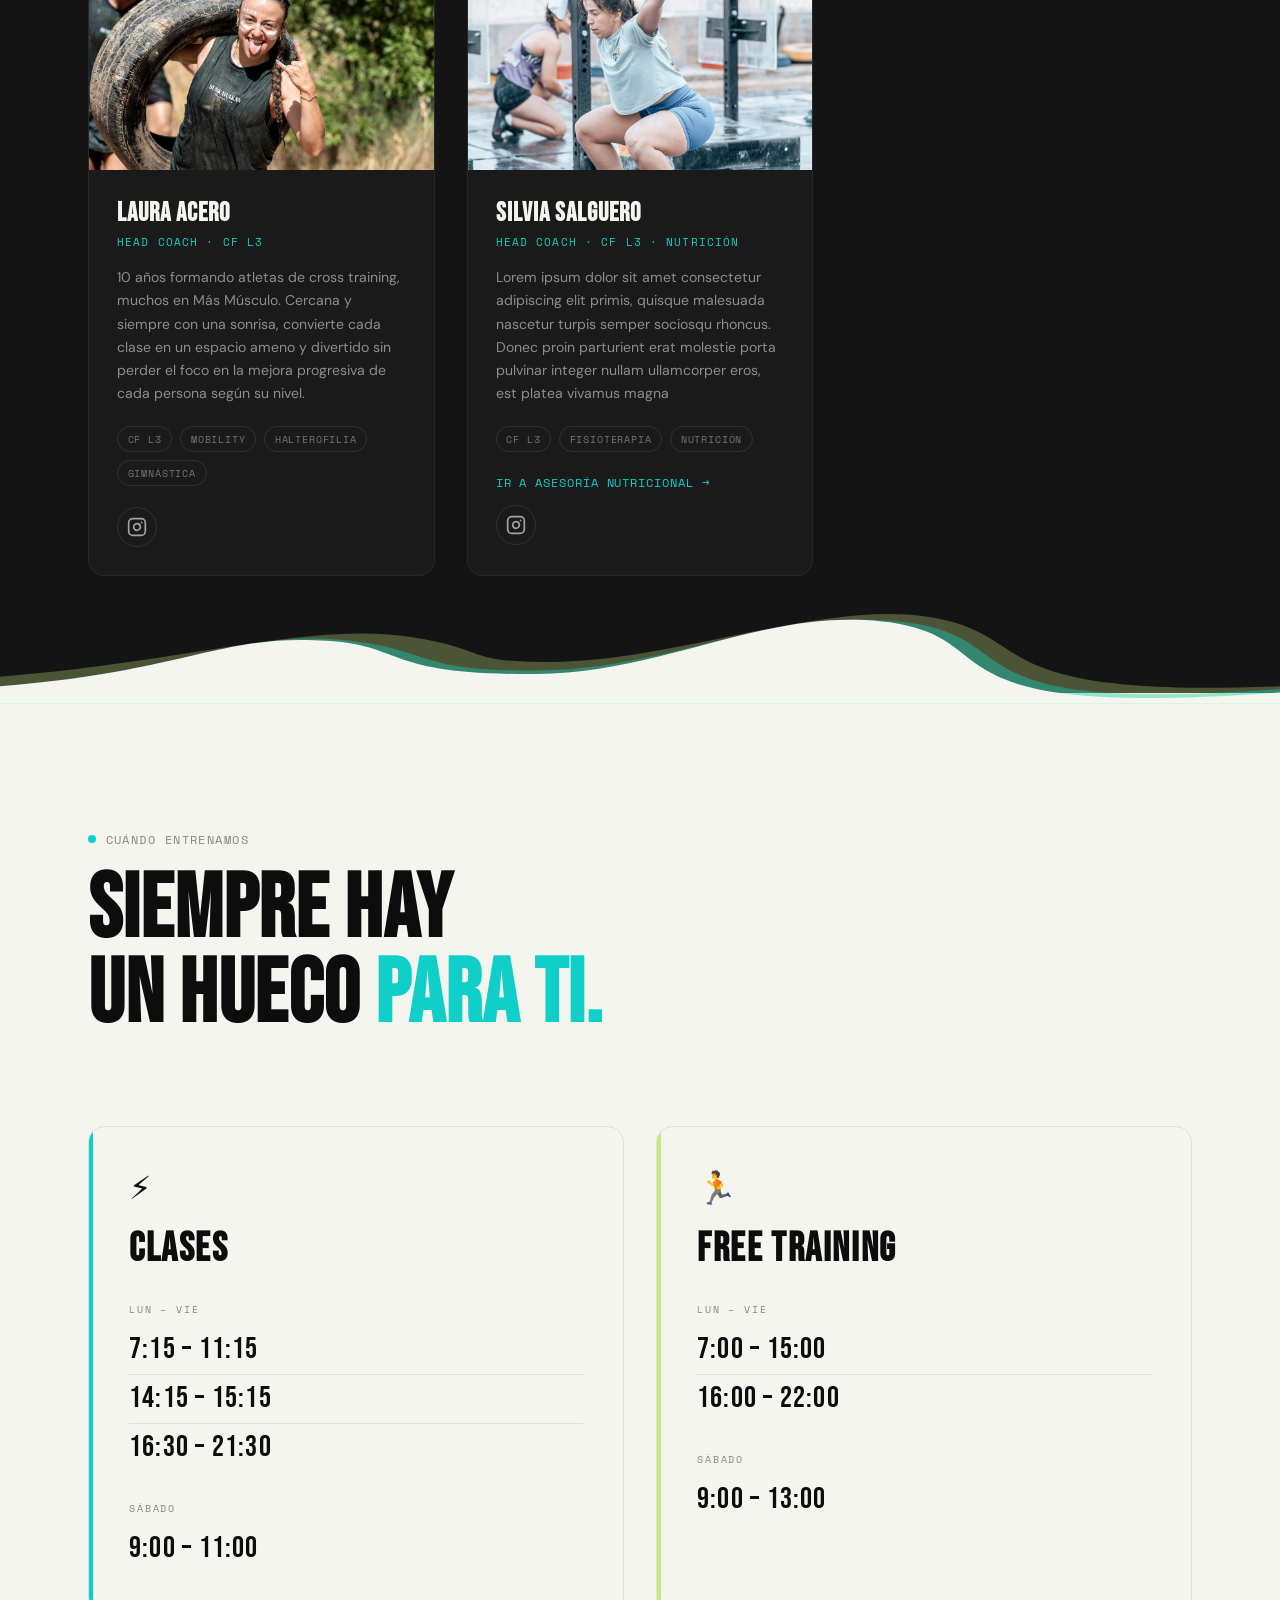
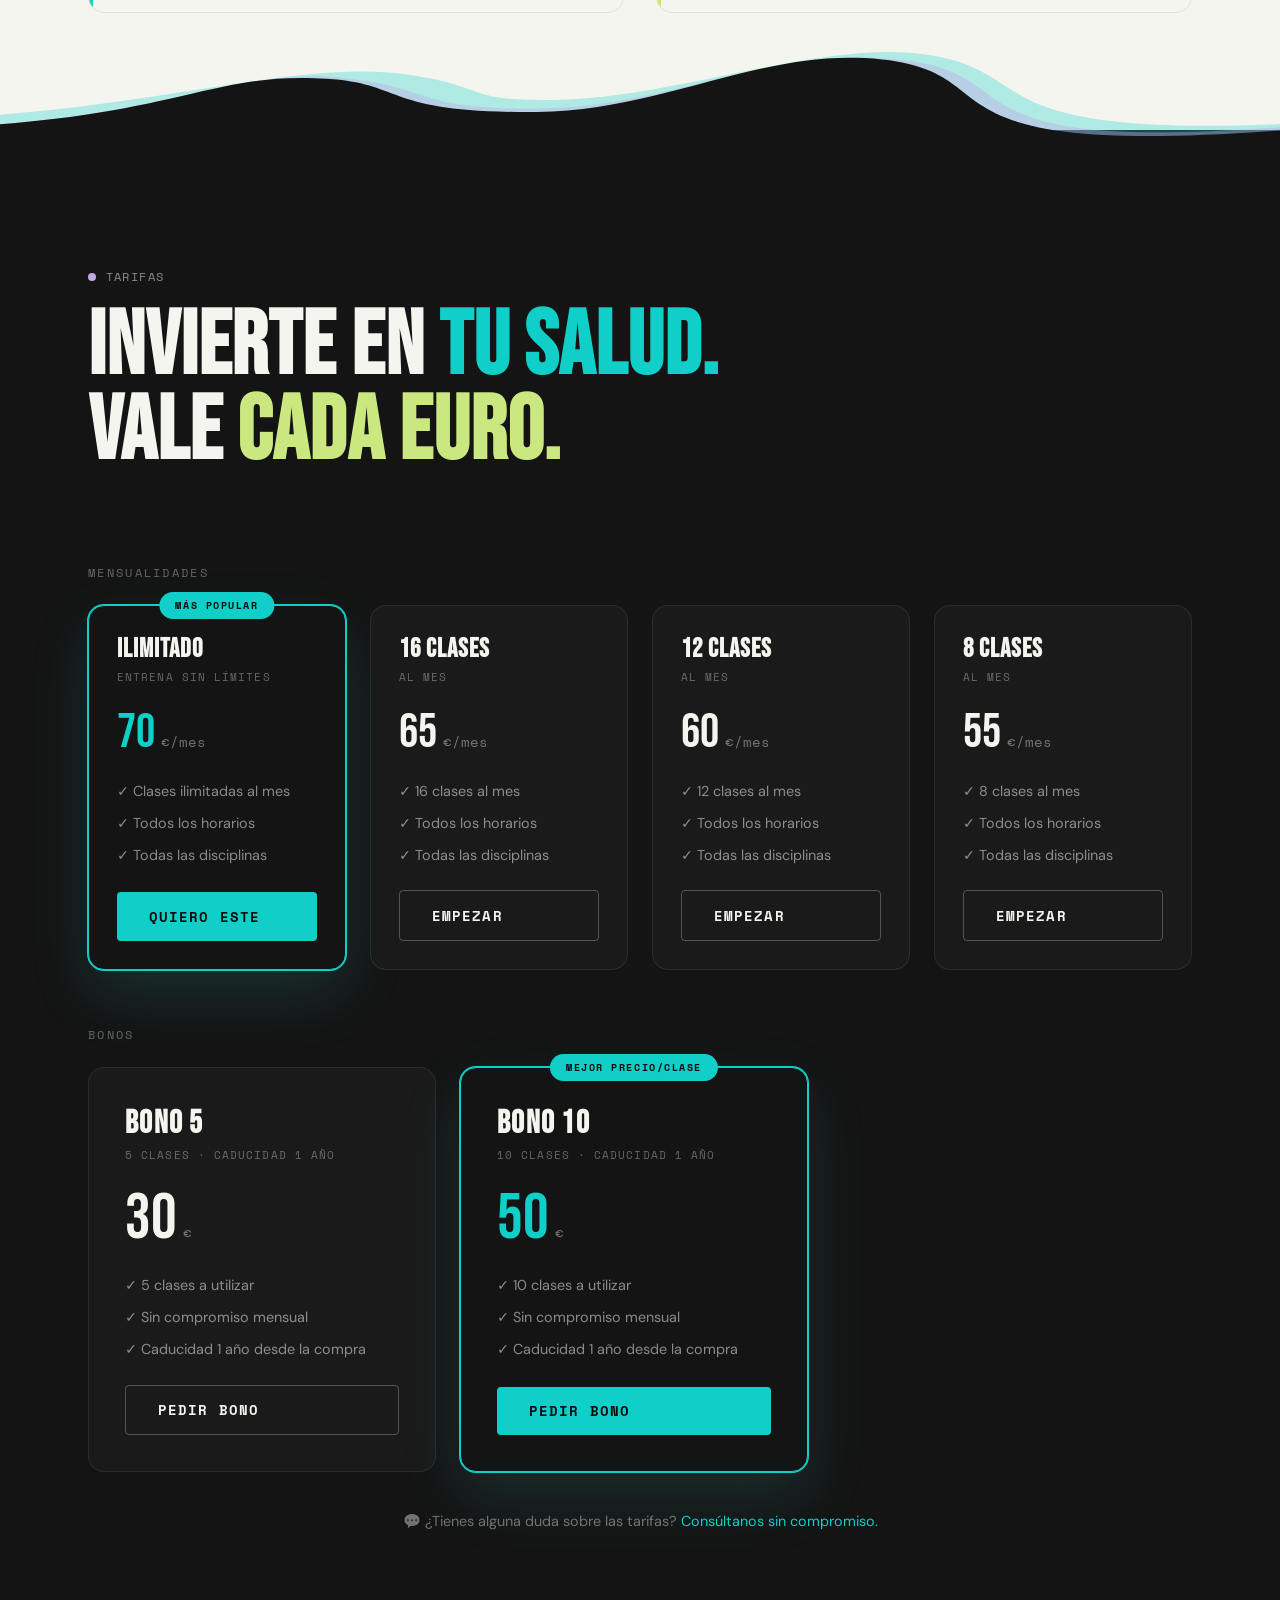
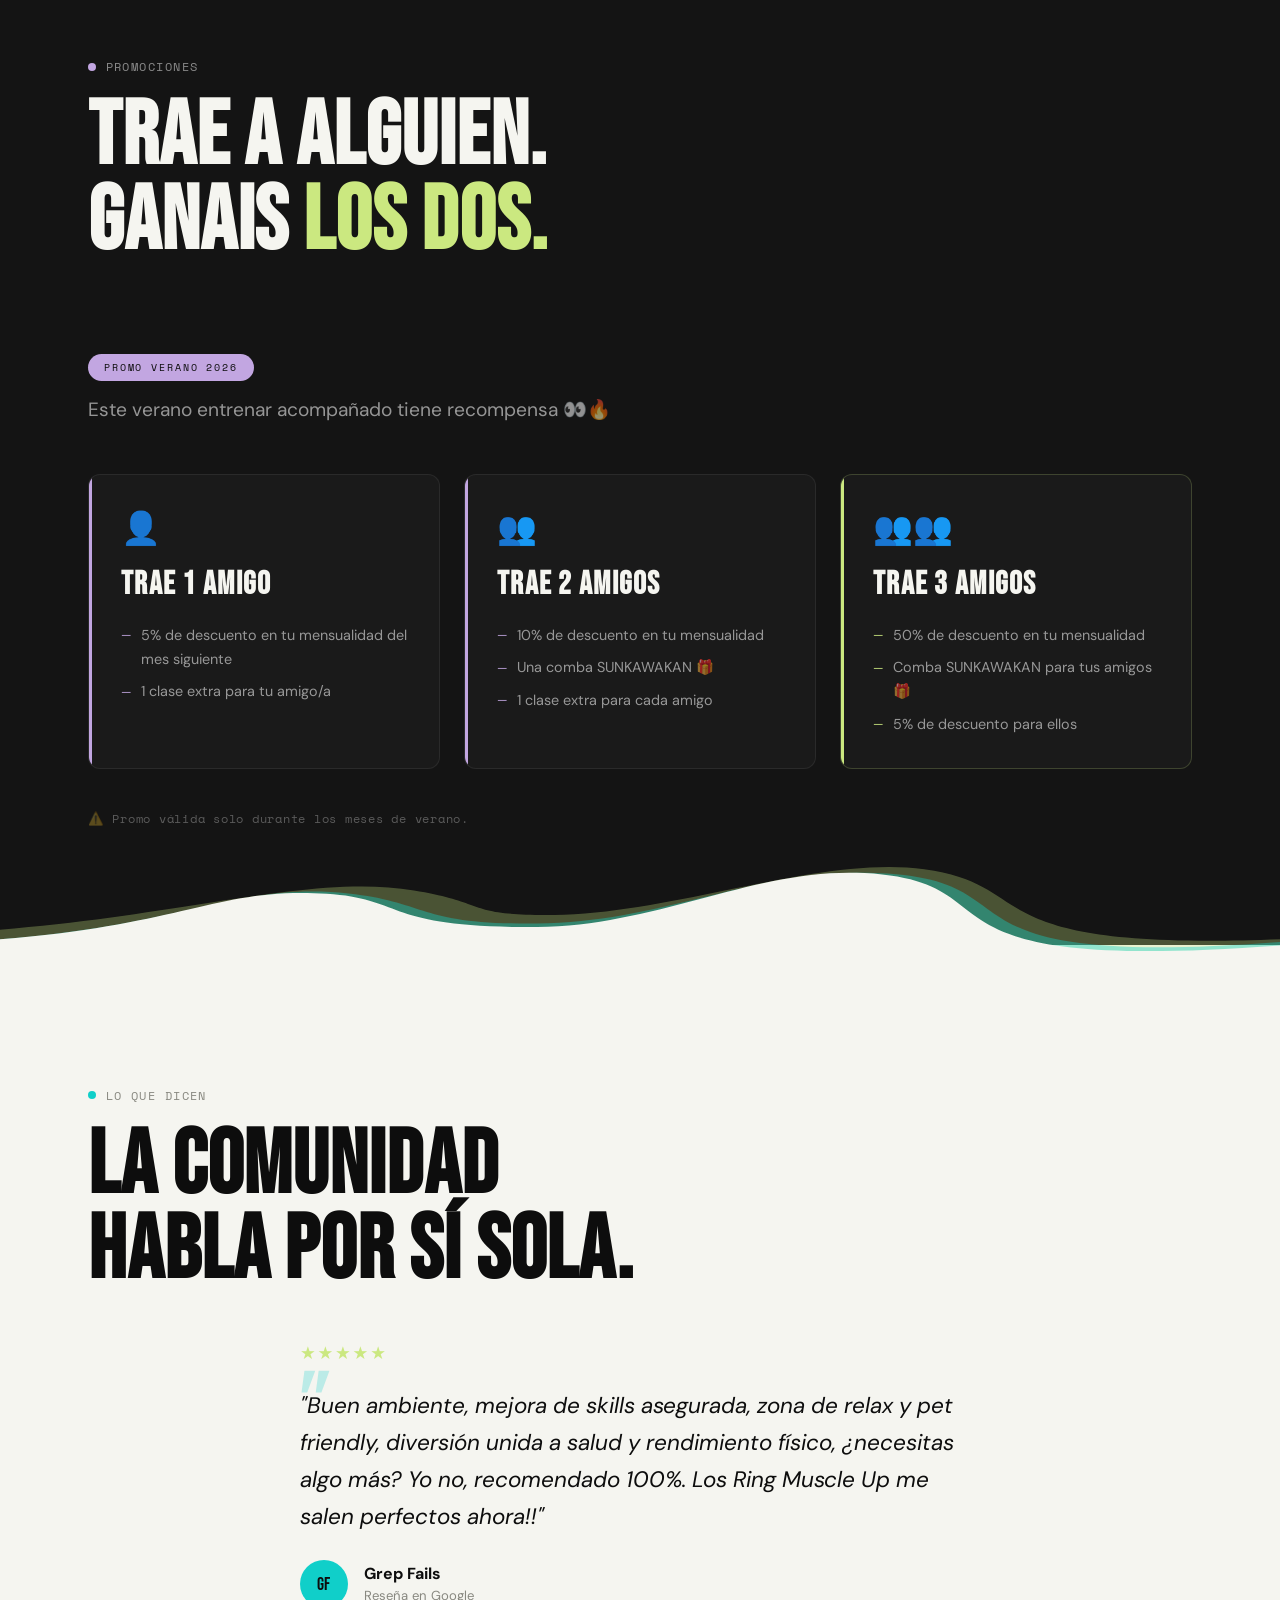
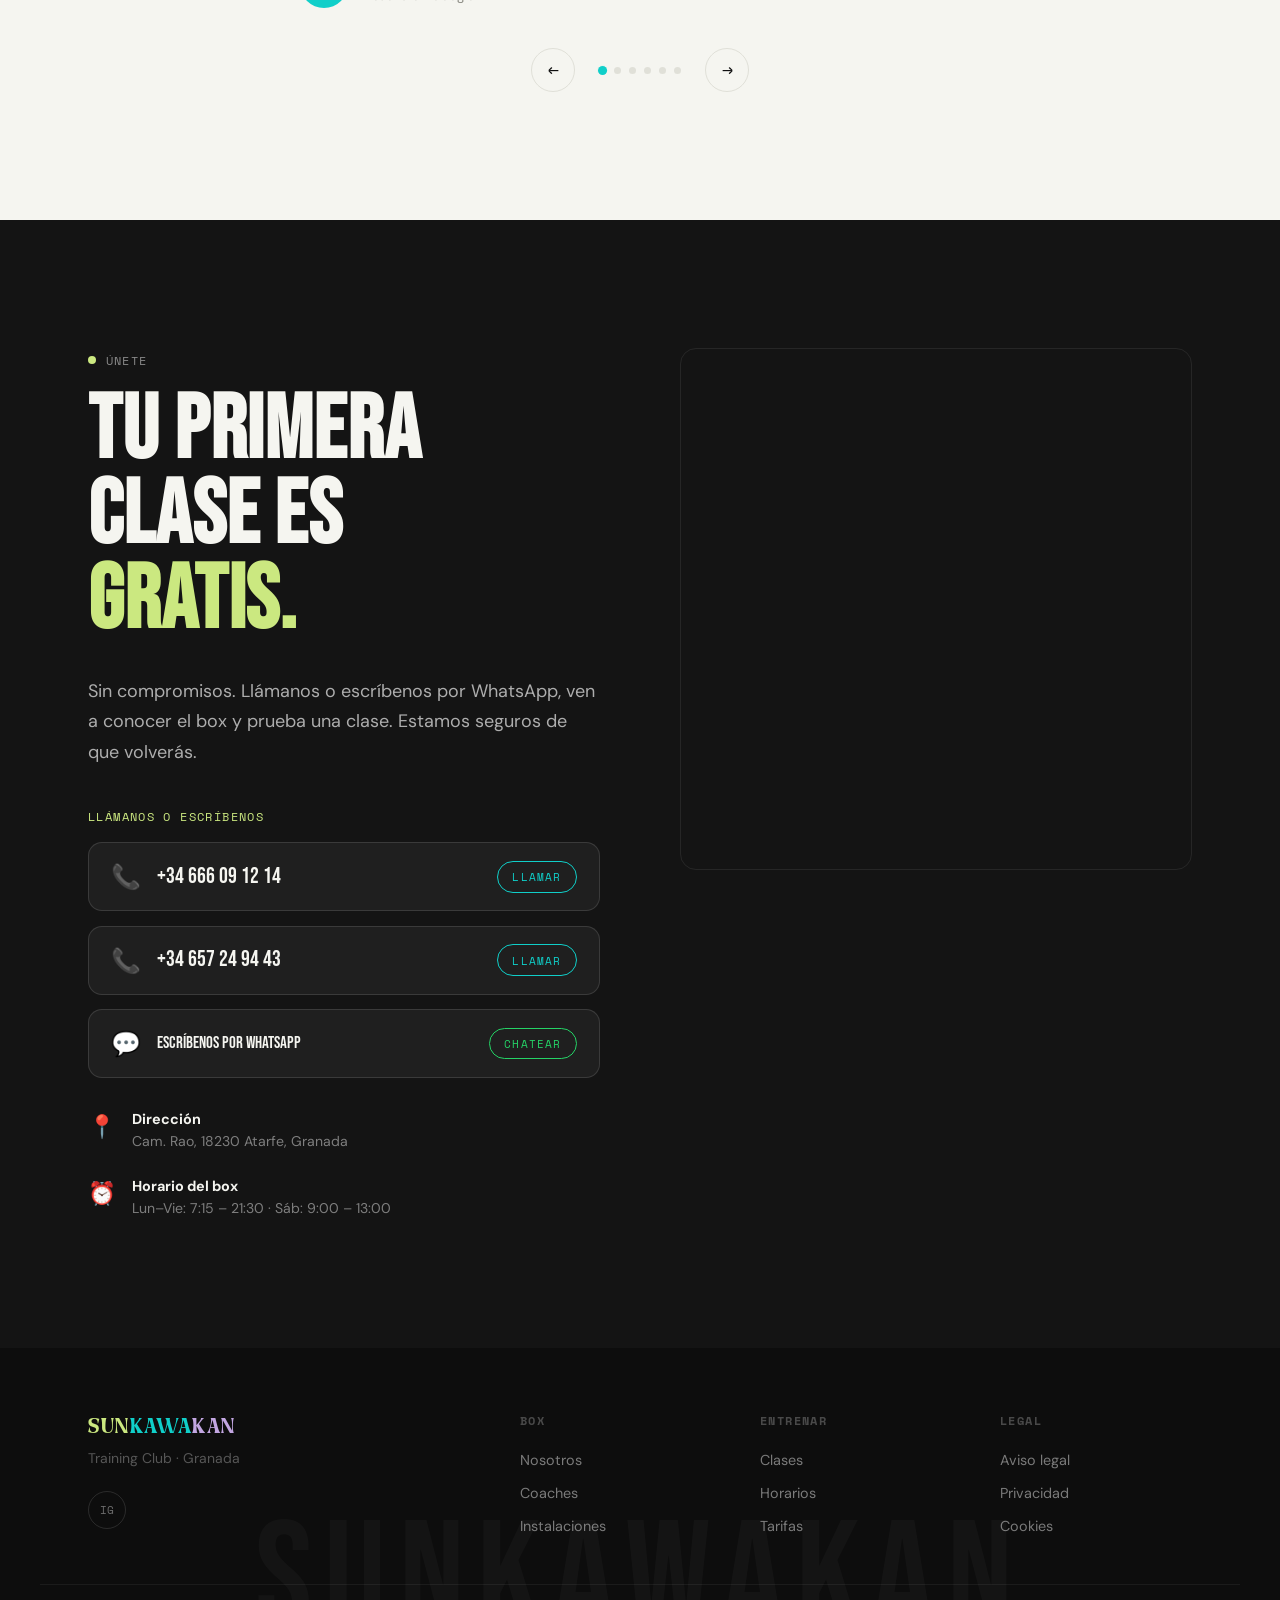
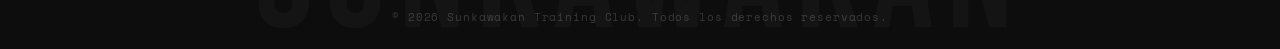
==== commit 357d7aef: "Refactor contact section: replace form with phone contact options and add map integration" ====
--- a/index.html
+++ b/index.html
@@ -762,7 +762,27 @@
                 <div class="contacto__info">
                     <div class="section-tag section-tag--light reveal-up"><span class="dot dot--lime"></span>Únete</div>
                     <h2 class="section-title section-title--light reveal-up">Tu primera<br/>clase es<br/><em>gratis.</em></h2>
-                    <p class="body-text body-text--light reveal-up">Sin compromisos. Ven, conoce el box, prueba una clase y decide. Estamos seguros de que volverás.</p>
+                    <p class="body-text body-text--light reveal-up">Sin compromisos. Llámanos o escríbenos por WhatsApp, ven a conocer el box y prueba una clase. Estamos seguros de que volverás.</p>
+
+                    <div class="contacto__phones reveal-up">
+                        <span class="contacto__phones-label">Llámanos o escríbenos</span>
+                        <a href="tel:+34666091214" class="phone-card">
+                            <span class="phone-card__icon">📞</span>
+                            <span class="phone-card__number">+34 666 09 12 14</span>
+                            <span class="phone-card__cta">Llamar</span>
+                        </a>
+                        <a href="tel:+34657249443" class="phone-card">
+                            <span class="phone-card__icon">📞</span>
+                            <span class="phone-card__number">+34 657 24 94 43</span>
+                            <span class="phone-card__cta">Llamar</span>
+                        </a>
+                        <a href="https://wa.me/34666091214?text=Hola,%20quiero%20reservar%20mi%20clase%20gratis%20en%20Sunkawakan" target="_blank" rel="noopener" class="phone-card phone-card--whatsapp">
+                            <span class="phone-card__icon">💬</span>
+                            <span class="phone-card__number">Escríbenos por WhatsApp</span>
+                            <span class="phone-card__cta">Chatear</span>
+                        </a>
+                    </div>
+
                     <div class="contacto__data reveal-up">
                         <div class="contact-item">
                             <span class="contact-item__icon">📍</span>
@@ -775,54 +795,13 @@
                             <span class="contact-item__icon">⏰</span>
                             <div>
                                 <strong>Horario del box</strong>
-                                <p>Lun–Vie: 7:15 – 21:30 · Sáb–Dom: 9:00 – 13:00</p>
+                                <p>Lun–Vie: 7:15 – 21:30 · Sáb: 9:00 – 13:00</p>
                             </div>
                         </div>
-                        <div class="contact-item">
-                            <span class="contact-item__icon">📲</span>
-                            <div>
-                                <strong>Contacto</strong>
-                                <p>+34 666 09 12 14 · +34 657 24 94 43</p>
-                            </div>
-                        </div>
-                    </div>
-                </div>
-                <div class="contacto__form reveal-up">
-                    <form class="form" id="contactForm" novalidate>
-                        <div class="form-group">
-                            <label for="nombre">Nombre</label>
-                            <input type="text" id="nombre" name="nombre" placeholder="Tu nombre" required />
-                        </div>
-                        <div class="form-group">
-                            <label for="email">Email</label>
-                            <input type="email" id="email" name="email" placeholder="tu@email.com" required />
-                        </div>
-                        <div class="form-group">
-                            <label for="telefono">Teléfono (opcional)</label>
-                            <input type="tel" id="telefono" name="telefono" placeholder="+34 600 000 000" />
-                        </div>
-                        <div class="form-group">
-                            <label for="nivel">¿Cuál es tu nivel?</label>
-                            <select id="nivel" name="nivel">
-                                <option value="">Selecciona una opción</option>
-                                <option value="principiante">Principiante total</option>
-                                <option value="algo">Algo de experiencia</option>
-                                <option value="crossfit">Hago CrossFit</option>
-                                <option value="competidor">Competidor</option>
-                            </select>
-                        </div>
-                        <div class="form-group">
-                            <label for="mensaje">¿Algo que quieras contarnos?</label>
-                            <textarea id="mensaje" name="mensaje" rows="3" placeholder="Cuéntanos tu objetivo o cualquier duda..."></textarea>
-                        </div>
-                        <button type="submit" class="btn btn--primary btn--full">Reservar mi clase gratis 🔥</button>
-                        <p class="form__disclaimer">Sin spam. Tu info es solo para contactarte, nunca la compartiremos.</p>
-                    </form>
-                    <div class="form-success" id="formSuccess" style="display:none">
-                        <span class="form-success__icon">🎉</span>
-                        <h3>¡Eres uno de los nuestros!</h3>
-                        <p>Te contactamos en menos de 24h para confirmar tu primera clase. Prepárate.</p>
-                    </div>
+                    </div>
+                </div>
+                <div class="contacto__map reveal-up">
+                    <iframe src="https://www.google.com/maps/embed?pb=!1m18!1m12!1m3!1d3177.7477548068505!2d-3.6582490236064062!3d37.206220344706296!2m3!1f0!2f0!3f0!3m2!1i1024!2i768!4f13.1!3m3!1m2!1s0xd71fff2b6fd5913%3A0xe15094ec2c0a7a6b!2sSunkawakan%20Training%20Club!5e0!3m2!1ses!2ses!4v1782733340994!5m2!1ses!2ses" width="600" height="450" style="border:0;" allowfullscreen="" loading="lazy" referrerpolicy="strict-origin-when-cross-origin" title="Ubicación de Sunkawakan Training Club"></iframe>
                 </div>
             </div>
         </div>
--- a/css/sections.css
+++ b/css/sections.css
@@ -727,57 +727,75 @@
 .contact-item strong { display: block; font-size: .9rem; color: var(--white); margin-bottom: .2rem; }
 .contact-item p { font-size: .88rem; color: rgba(255,255,255,.45); line-height: 1.55; }
 
-.contacto__form {
-    background: rgba(255,255,255,.04);
-    border: 1px solid rgba(255,255,255,.08);
-    border-radius: 16px;
-    padding: 2.5rem;
-}
-.form { display: flex; flex-direction: column; gap: 1.25rem; }
-.form-group { display: flex; flex-direction: column; gap: .5rem; }
-.form-group label {
+/* Teléfonos — vía principal de contacto */
+.contacto__phones {
+    display: flex;
+    flex-direction: column;
+    gap: .9rem;
+    margin-top: 2.5rem;
+}
+.contacto__phones-label {
     font-family: var(--font-mono);
     font-size: .72rem;
-    letter-spacing: .1em;
-    text-transform: uppercase;
-    color: rgba(255,255,255,.4);
-}
-.form-group input,
-.form-group textarea,
-.form-group select {
-    background: rgba(255,255,255,.05);
-    border: 1px solid rgba(255,255,255,.1);
-    border-radius: 8px;
-    padding: .85rem 1rem;
-    color: var(--white);
-    font-size: .95rem;
-    transition: border-color .2s;
-    resize: vertical;
-}
-.form-group input:focus,
-.form-group textarea:focus,
-.form-group select:focus {
-    border-color: var(--cyan);
-    background: rgba(62,201,201,.05);
-}
-.form-group select option { background: var(--dark); }
-.form__disclaimer {
-    font-size: .75rem;
-    text-align: center;
-    color: rgba(255,255,255,.25);
-    margin-top: .5rem;
-}
-.form-success {
-    display: flex;
-    flex-direction: column;
+    letter-spacing: .12em;
+    text-transform: uppercase;
+    color: var(--lime);
+    margin-bottom: .2rem;
+}
+.phone-card {
+    display: flex;
     align-items: center;
     gap: 1rem;
-    text-align: center;
-    padding: 3rem 1rem;
-}
-.form-success__icon { font-size: 3.5rem; }
-.form-success h3 { font-family: var(--font-display); font-size: 2rem; color: var(--white); }
-.form-success p { color: rgba(255,255,255,.5); }
+    background: rgba(255,255,255,.05);
+    border: 1px solid rgba(255,255,255,.12);
+    border-radius: 14px;
+    padding: 1.1rem 1.4rem;
+    transition: transform .2s, border-color .2s, background .2s;
+}
+.phone-card:hover {
+    transform: translateY(-2px);
+    border-color: var(--cyan);
+    background: rgba(16,207,201,.07);
+}
+.phone-card__icon { font-size: 1.5rem; flex-shrink: 0; }
+.phone-card__number {
+    font-family: var(--font-display);
+    font-size: 1.35rem;
+    line-height: 1.1;
+    color: var(--white);
+    flex: 1;
+}
+.phone-card__cta {
+    font-family: var(--font-mono);
+    font-size: .7rem;
+    letter-spacing: .1em;
+    text-transform: uppercase;
+    color: var(--cyan);
+    border: 1px solid currentColor;
+    border-radius: 999px;
+    padding: .4rem .9rem;
+    flex-shrink: 0;
+}
+.phone-card--whatsapp:hover {
+    border-color: #25D366;
+    background: rgba(37,211,102,.08);
+}
+.phone-card--whatsapp .phone-card__number { font-size: 1.05rem; }
+.phone-card--whatsapp .phone-card__cta { color: #25D366; }
+
+.contacto__map {
+    border-radius: 16px;
+    overflow: hidden;
+    border: 1px solid rgba(255,255,255,.08);
+    line-height: 0;
+}
+.contacto__map iframe {
+    display: block;
+    width: 100%;
+    height: 100%;
+    min-height: 520px;
+    filter: grayscale(.3) contrast(1.05);
+}
 
 /* ============================================================
    FOOTER
@@ -857,7 +875,7 @@
    Las dos olas tenues usan colores corporativos como decoración.
    ============================================================ */
 .section-divider {
-    --sd-h: clamp(48px, 7vw, 100px);
+    --sd-h: clamp(48px, 7vw, 102px);
     position: relative;
     z-index: 2;
     line-height: 0;
--- a/css/responsive.css
+++ b/css/responsive.css
@@ -27,6 +27,7 @@
     .promo__tiers { grid-template-columns: 1fr; }
 
     .contacto__grid { grid-template-columns: 1fr; gap: 3rem; }
+    .contacto__map iframe { min-height: 340px; }
 
     .footer__inner { grid-template-columns: 1fr 1fr; gap: 2.5rem; }
 }
@@ -50,6 +51,10 @@
 
 
     .footer__inner { grid-template-columns: 1fr; }
+
+    .phone-card { padding: 1rem 1.1rem; gap: .75rem; }
+    .phone-card__number { font-size: 1.1rem; }
+    .phone-card--whatsapp .phone-card__number { font-size: .95rem; }
 
     .cursor, .cursor-follower { display: none; }
 }
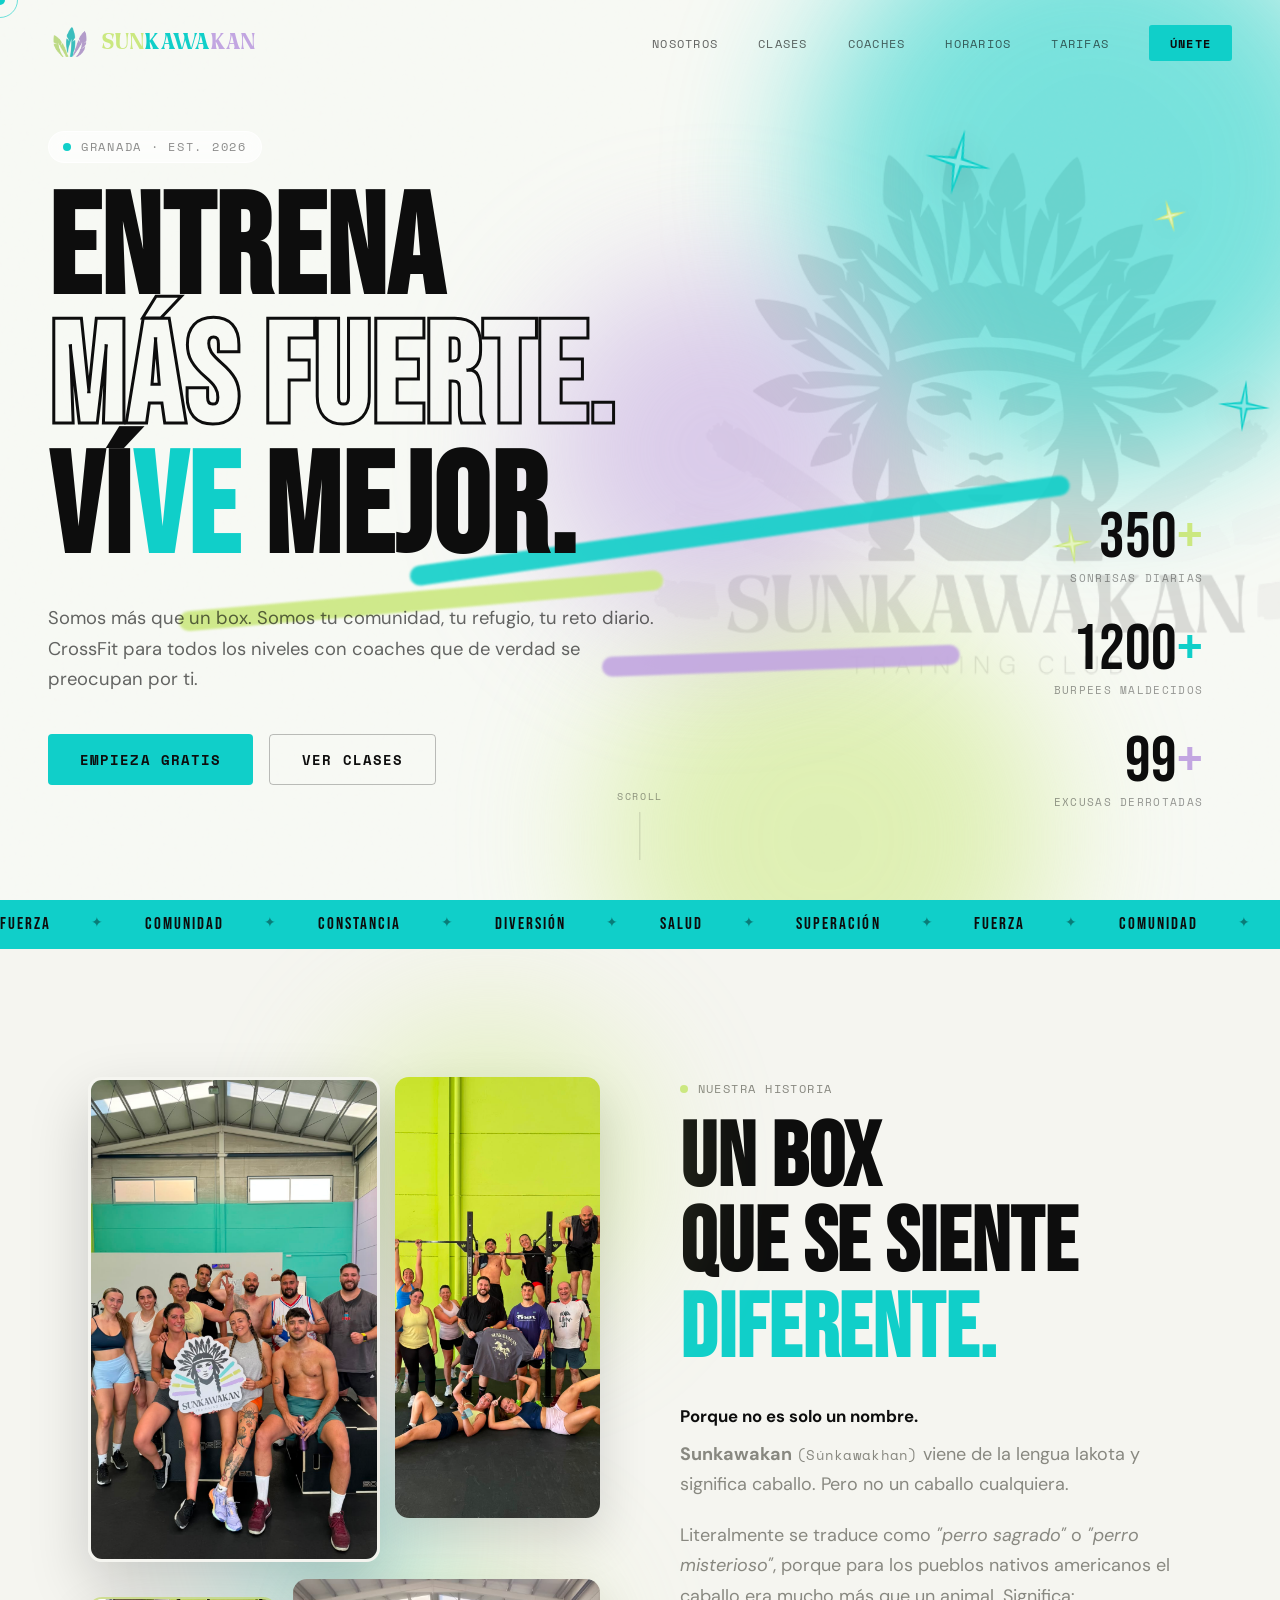
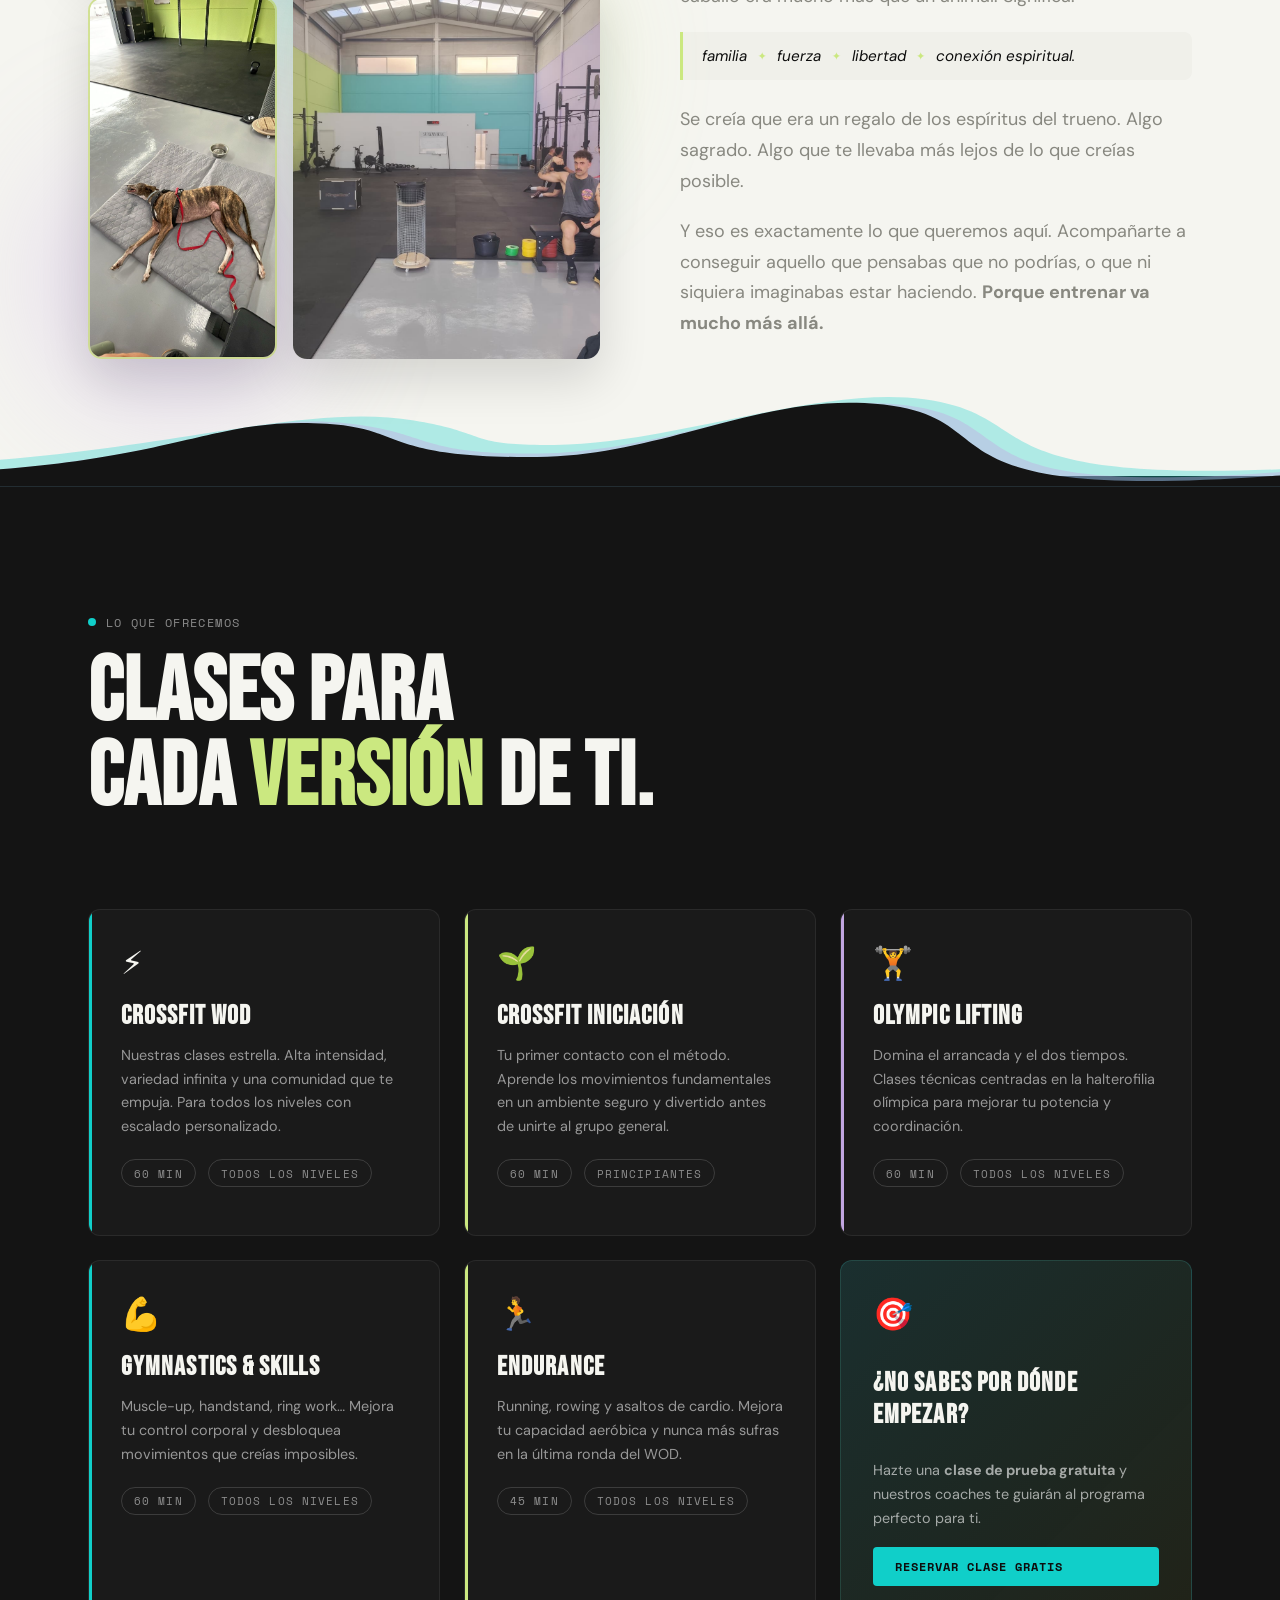
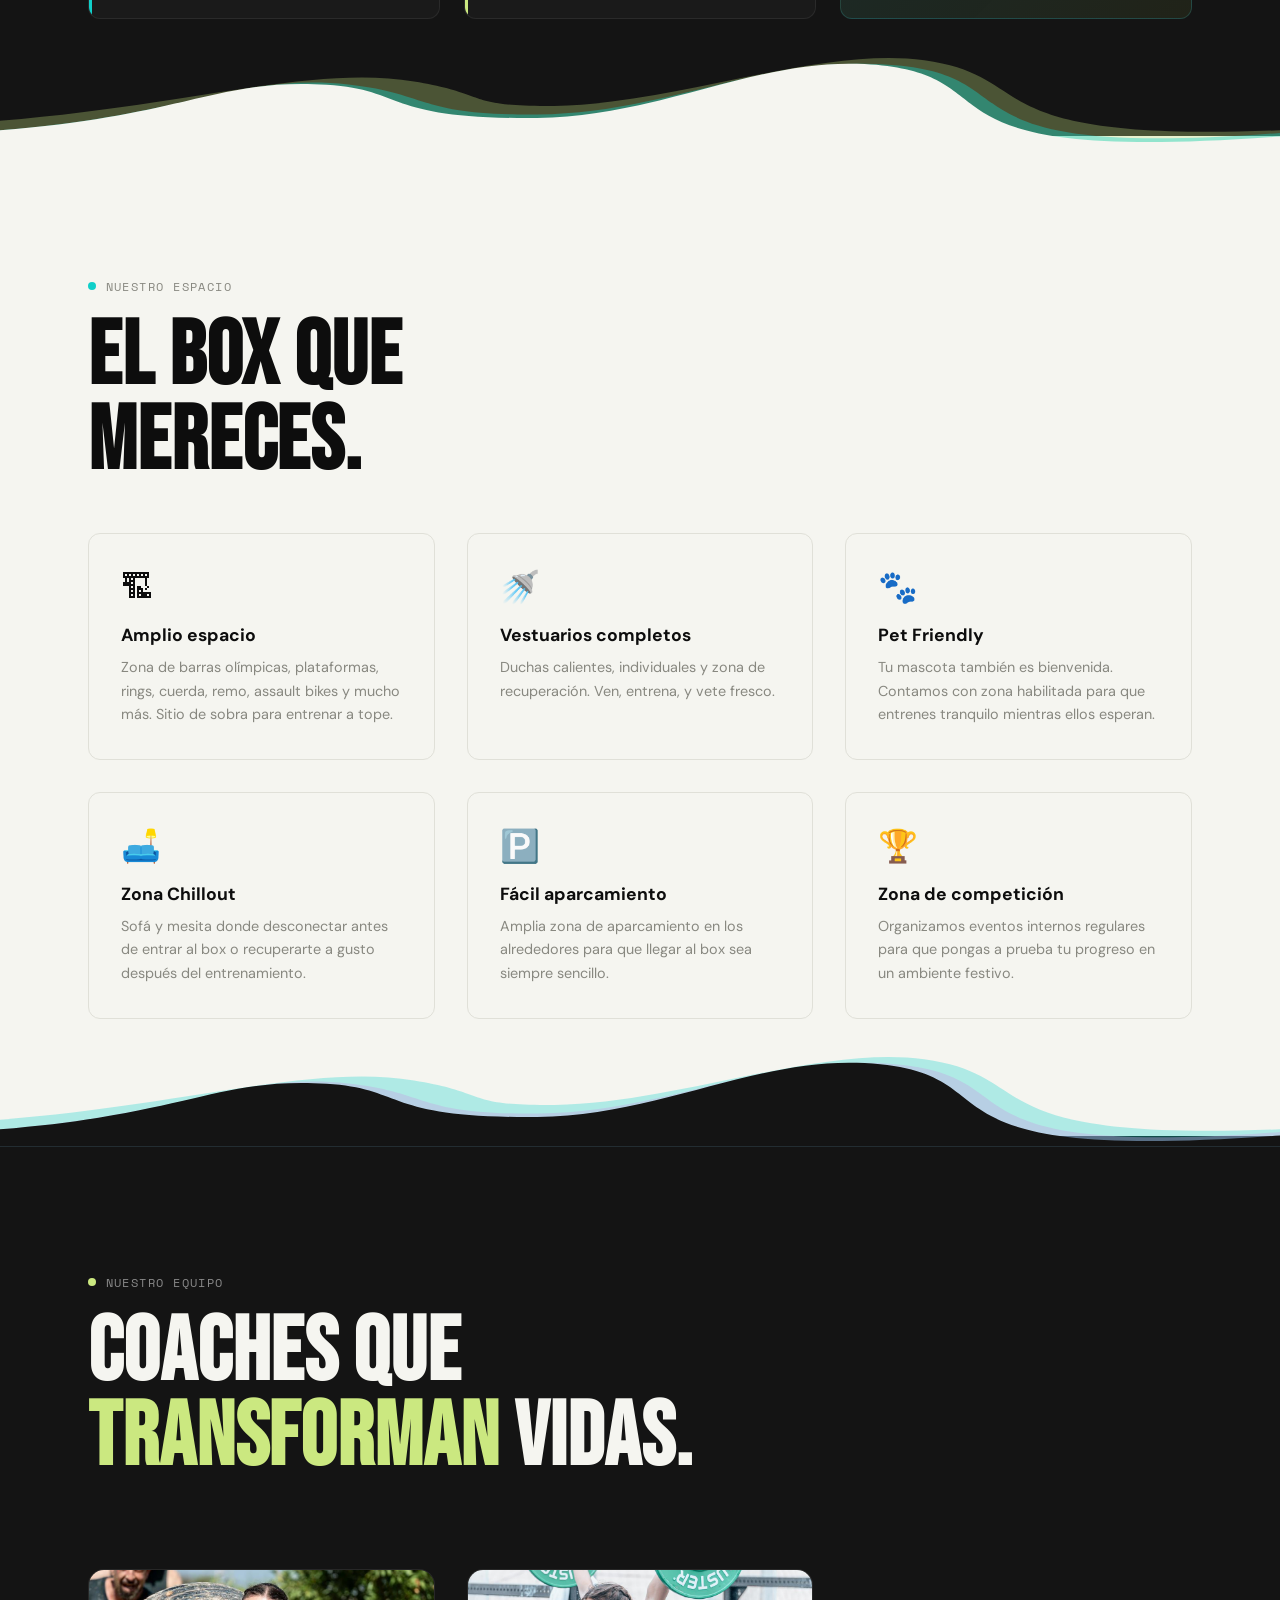
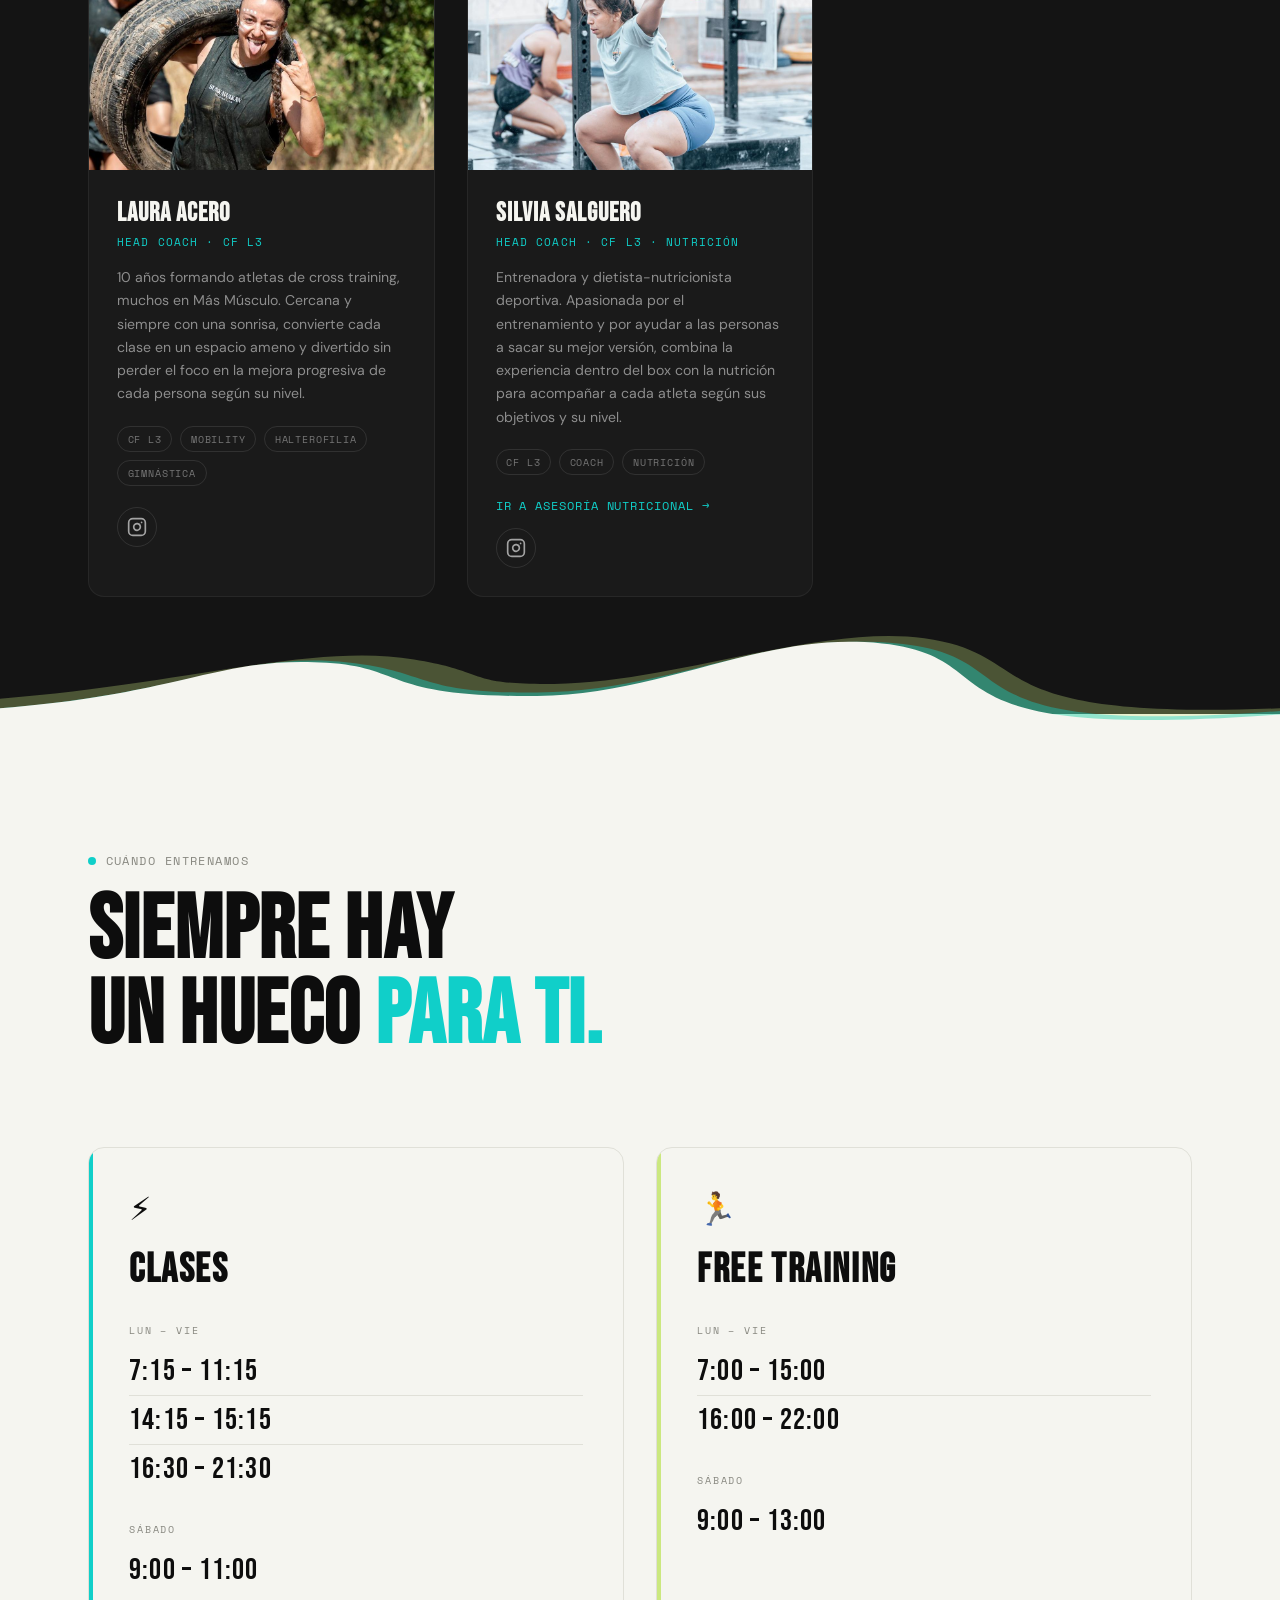
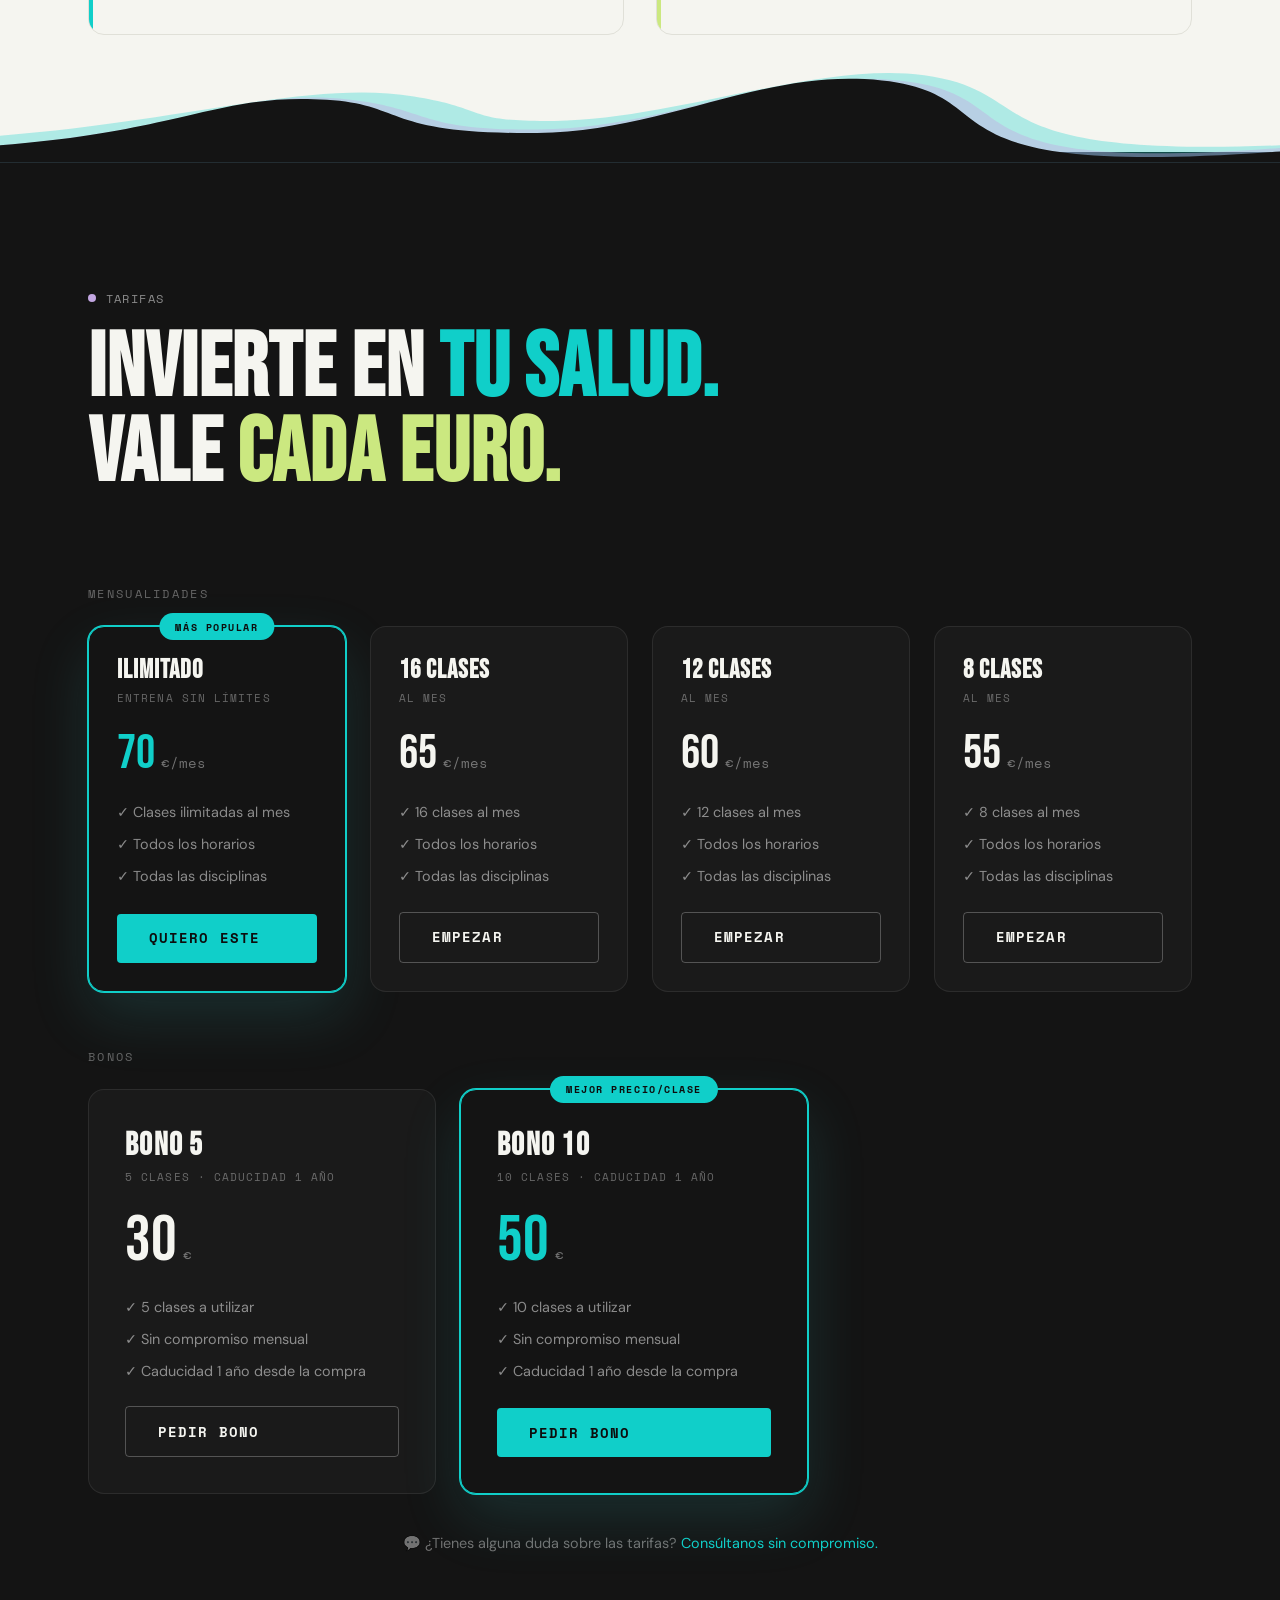
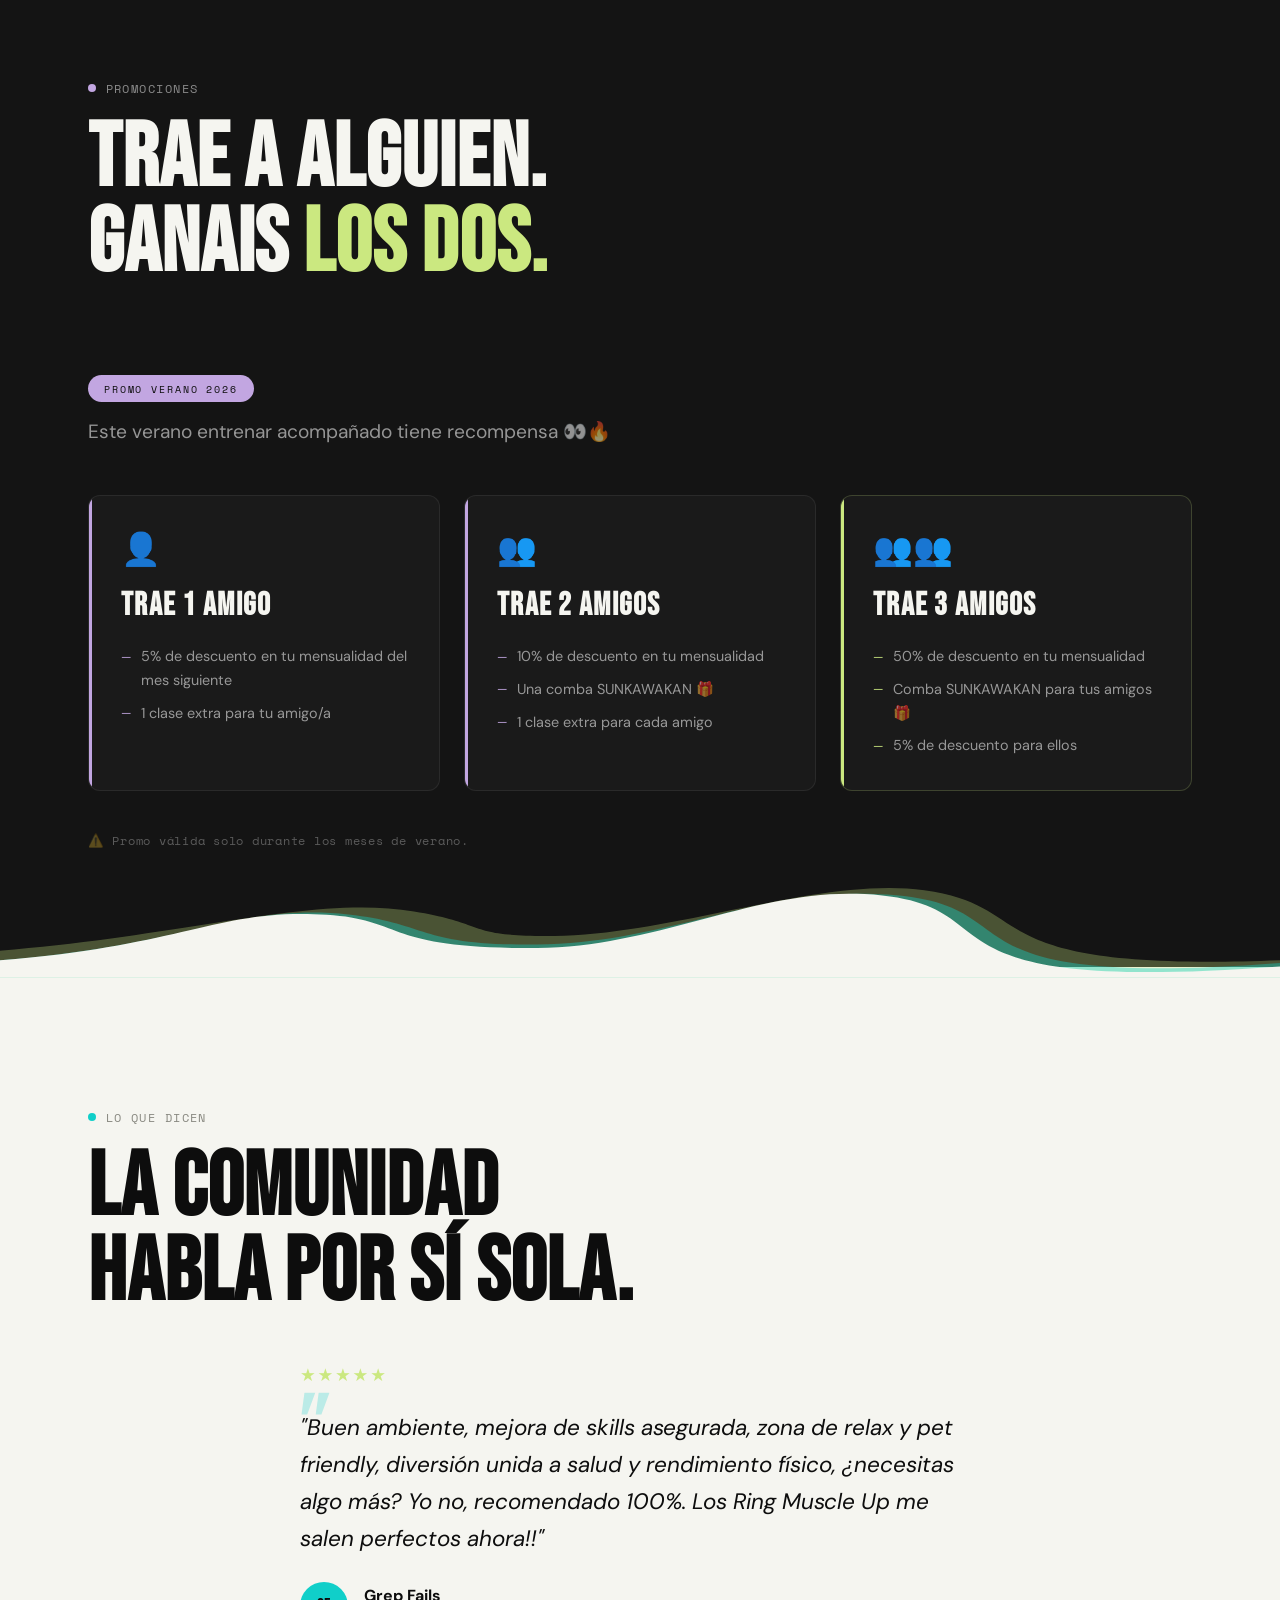
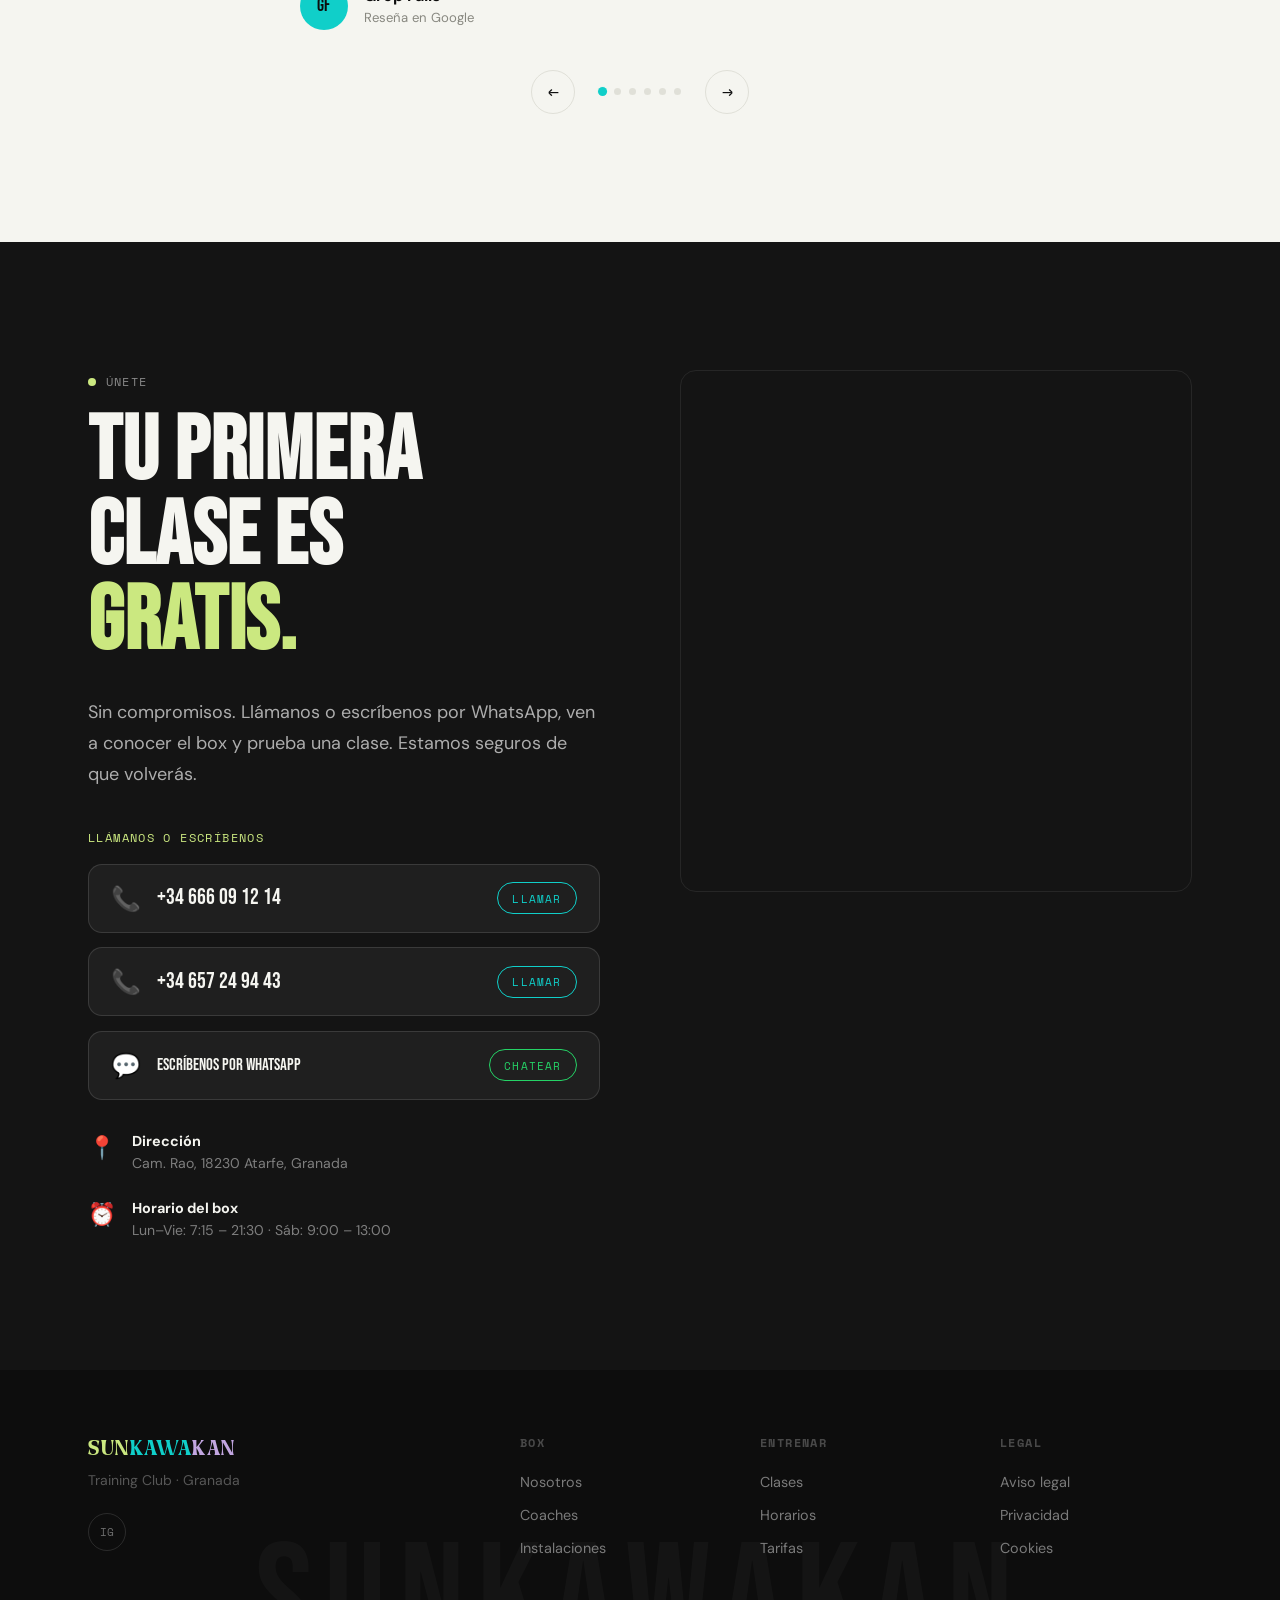
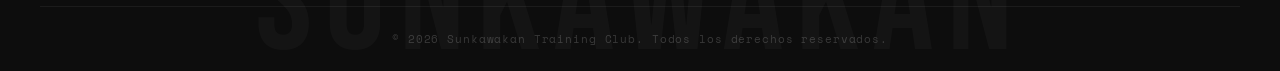
==== commit 88bd21b8: "Replace outdated images with new resources and update coach description for clarity" ====
--- a/index.html
+++ b/index.html
@@ -185,16 +185,16 @@
                     <div class="nosotros__blob nosotros__blob--lime2"></div>
                     <!-- todo cambiar las imagenes por estas -->
                     <div class="collage__item collage__item--a reveal-up">
-                        <img src="assets/img/resources/WhatsApp Image 2026-06-12 at 22.42.21.jpeg" alt="Atletas entrenando en Sunkawakan" />
+                        <img src="assets/img/resources/sunkawakan people 1.jpeg" alt="Atletas entrenando en Sunkawakan" />
                     </div>
                     <div class="collage__item collage__item--b reveal-up" data-delay="100">
-                        <img src="assets/img/resources/WhatsApp Image 2026-06-12 at 22.42.20 (2).jpeg" alt="Equipamiento del box" />
+                        <img src="assets/img/resources/sunkawakan people 2.jpeg" alt="Equipamiento del box" />
                     </div>
                     <div class="collage__item collage__item--c reveal-up" data-delay="200">
-                        <img src="assets/img/resources/WhatsApp Image 2026-06-12 at 22.42.20 (1).jpeg" alt="Logo Sunkawakan Training Club" />
+                        <img src="assets/img/resources/sunkawakan people 3.jpeg" alt="Logo Sunkawakan Training Club" />
                     </div>
                     <div class="collage__item collage__item--d reveal-up" data-delay="300">
-                        <img src="assets/img/resources/WhatsApp Image 2026-06-12 at 22.42.20.jpeg" alt="Zona de pesas y descanso" />
+                        <img src="assets/img/resources/sunkawakan people 4.jpeg" alt="Zona de pesas y descanso" />
                     </div>
                 </div>
                 <div class="nosotros__content">
@@ -409,9 +409,9 @@
                     <div class="coach-card__info">
                         <h3>Silvia Salguero</h3>
                         <span class="coach-card__role">Head Coach · CF L3 · Nutrición</span>
-                        <p>Lorem ipsum dolor sit amet consectetur adipiscing elit primis, quisque malesuada nascetur turpis semper sociosqu rhoncus. Donec proin parturient erat molestie porta pulvinar integer nullam ullamcorper eros, est platea vivamus magna</p>
+                        <p>Entrenadora y dietista-nutricionista deportiva. Apasionada por el entrenamiento y por ayudar a las personas a sacar su mejor versión, combina la experiencia dentro del box con la nutrición para acompañar a cada atleta según sus objetivos y su nivel.</p>
                         <div class="coach-card__certs">
-                            <span>CF L3</span><span>Fisioterapia</span><span>Nutrición</span>
+                            <span>CF L3</span><span>Coach</span><span>Nutrición</span>
                         </div>
                         <a href="https://www.comerepes.com/asesoria" class="coach-card__link" style="margin-top: 18px;" target="_blank" rel="noopener">Ir a Asesoría nutricional →</a>
                         <a href="https://www.instagram.com/comerepes/" class="coach-card__social" target="_blank" rel="noopener" aria-label="Instagram de Silvia Salguero">
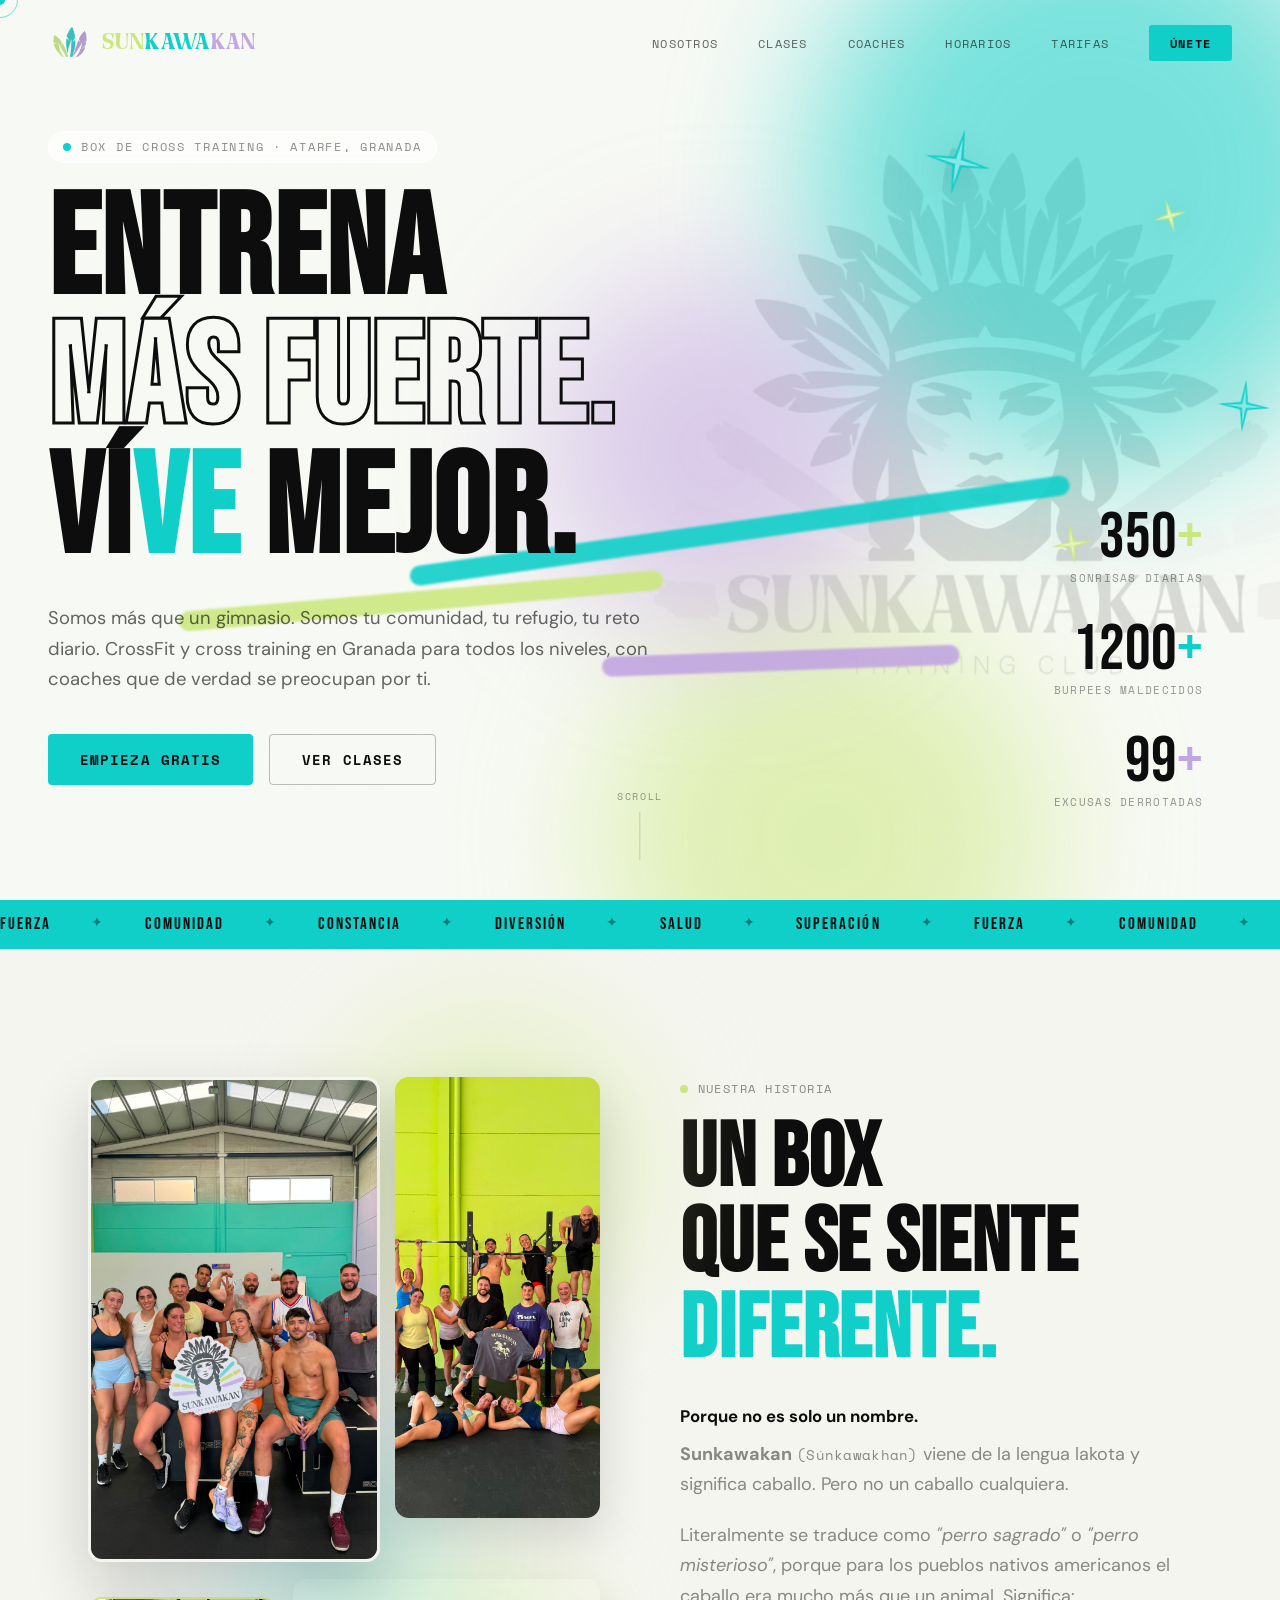
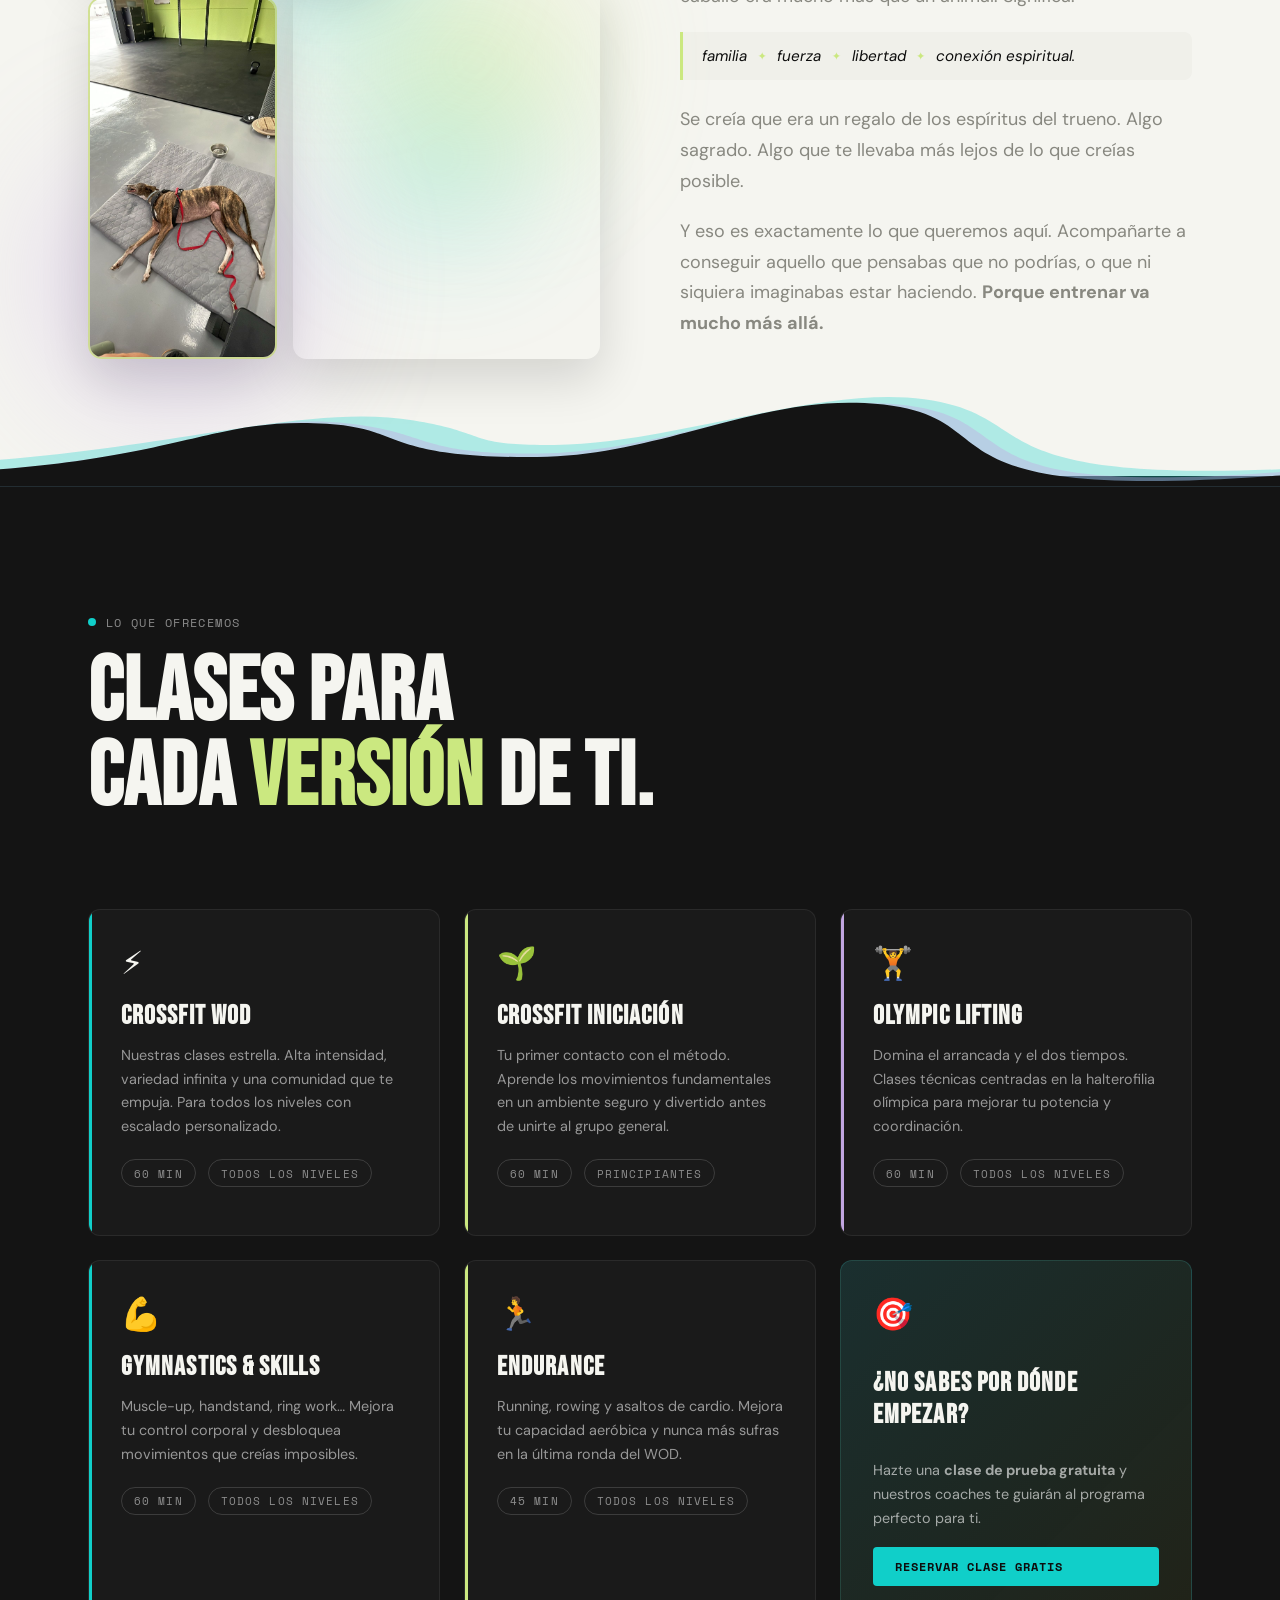
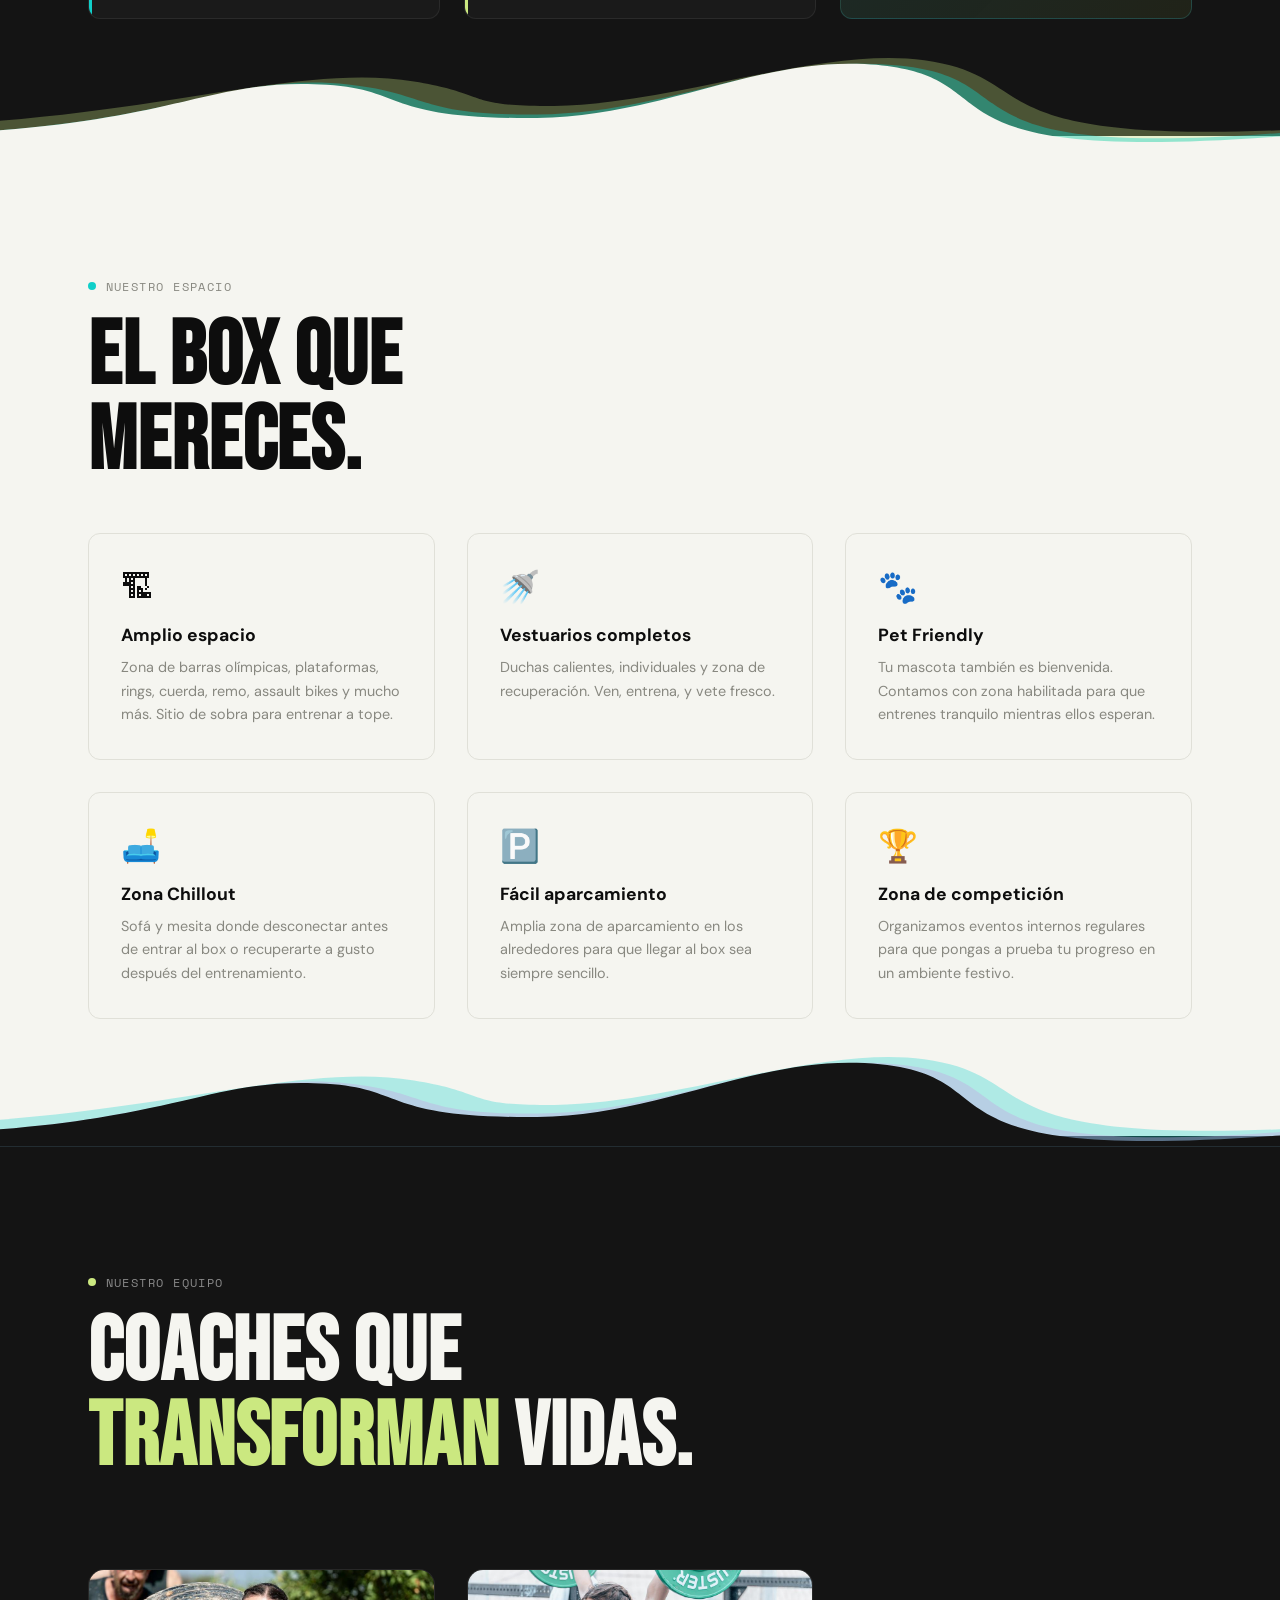
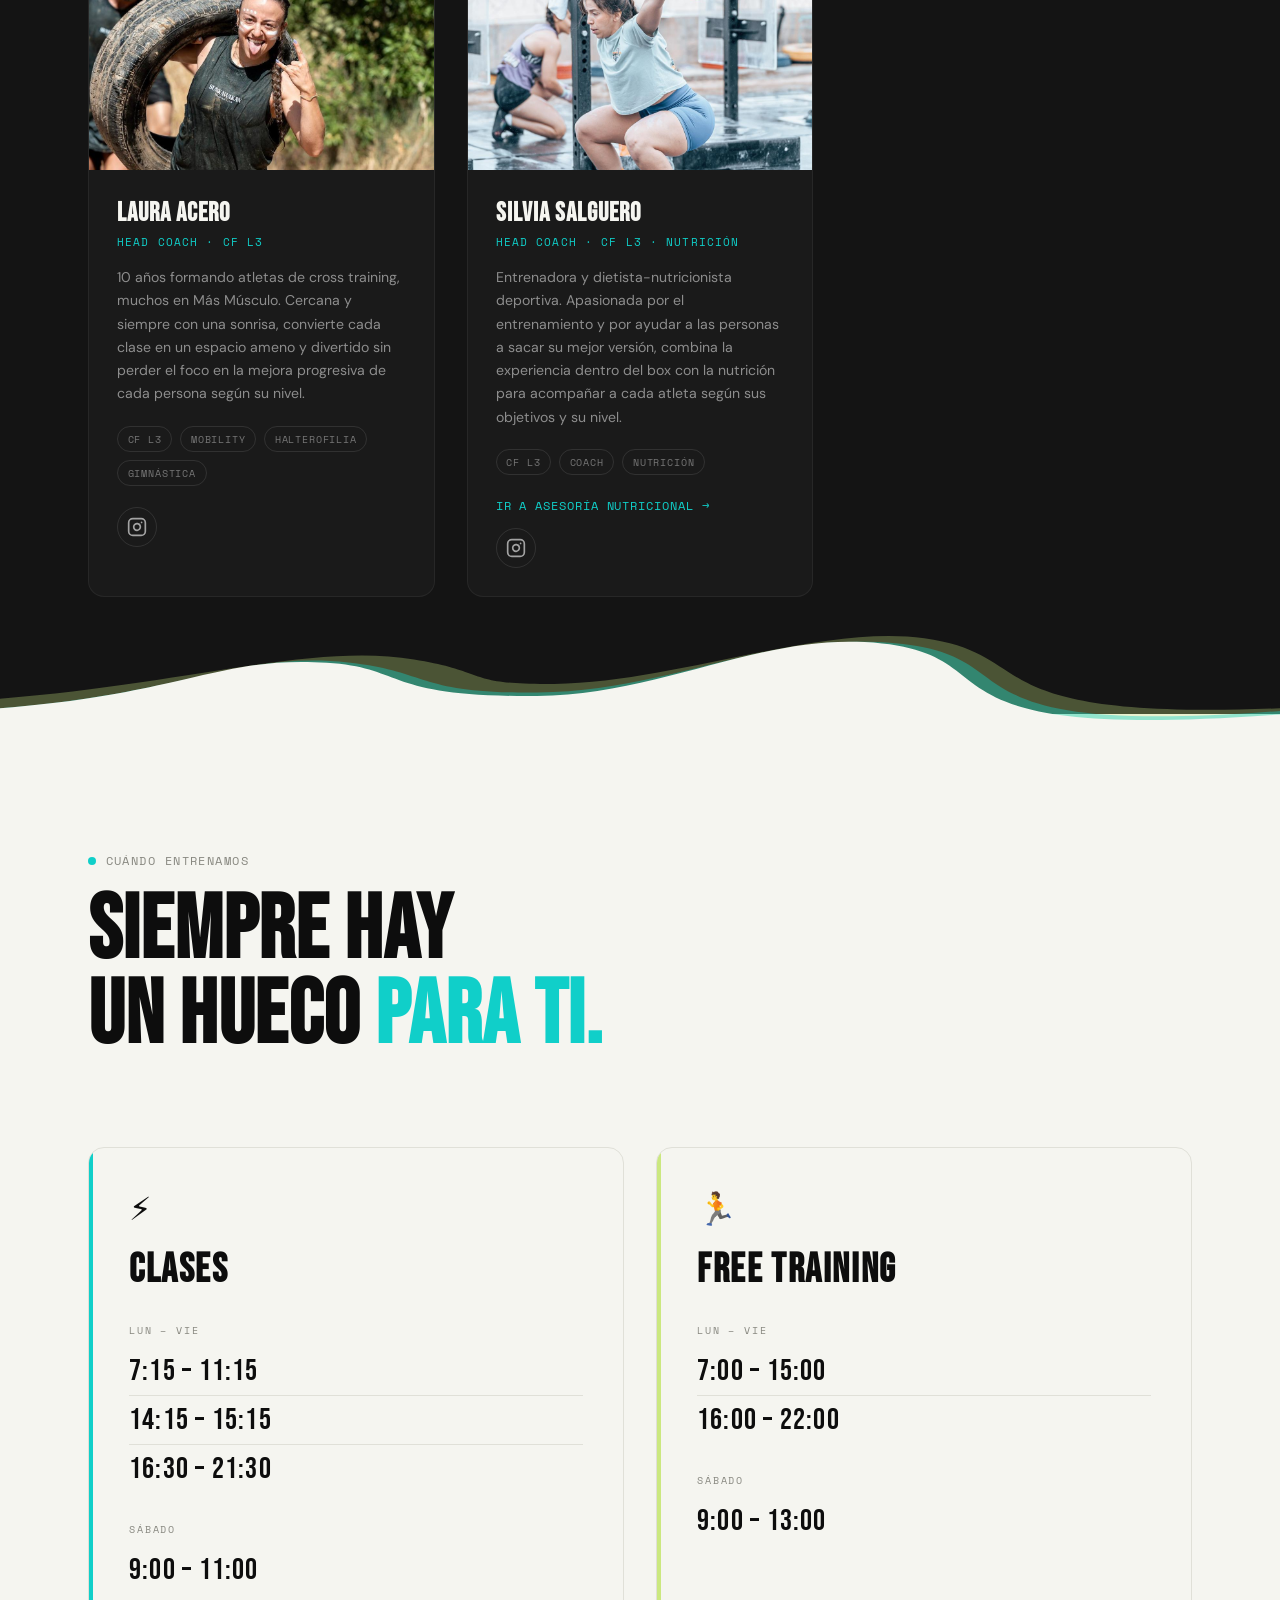
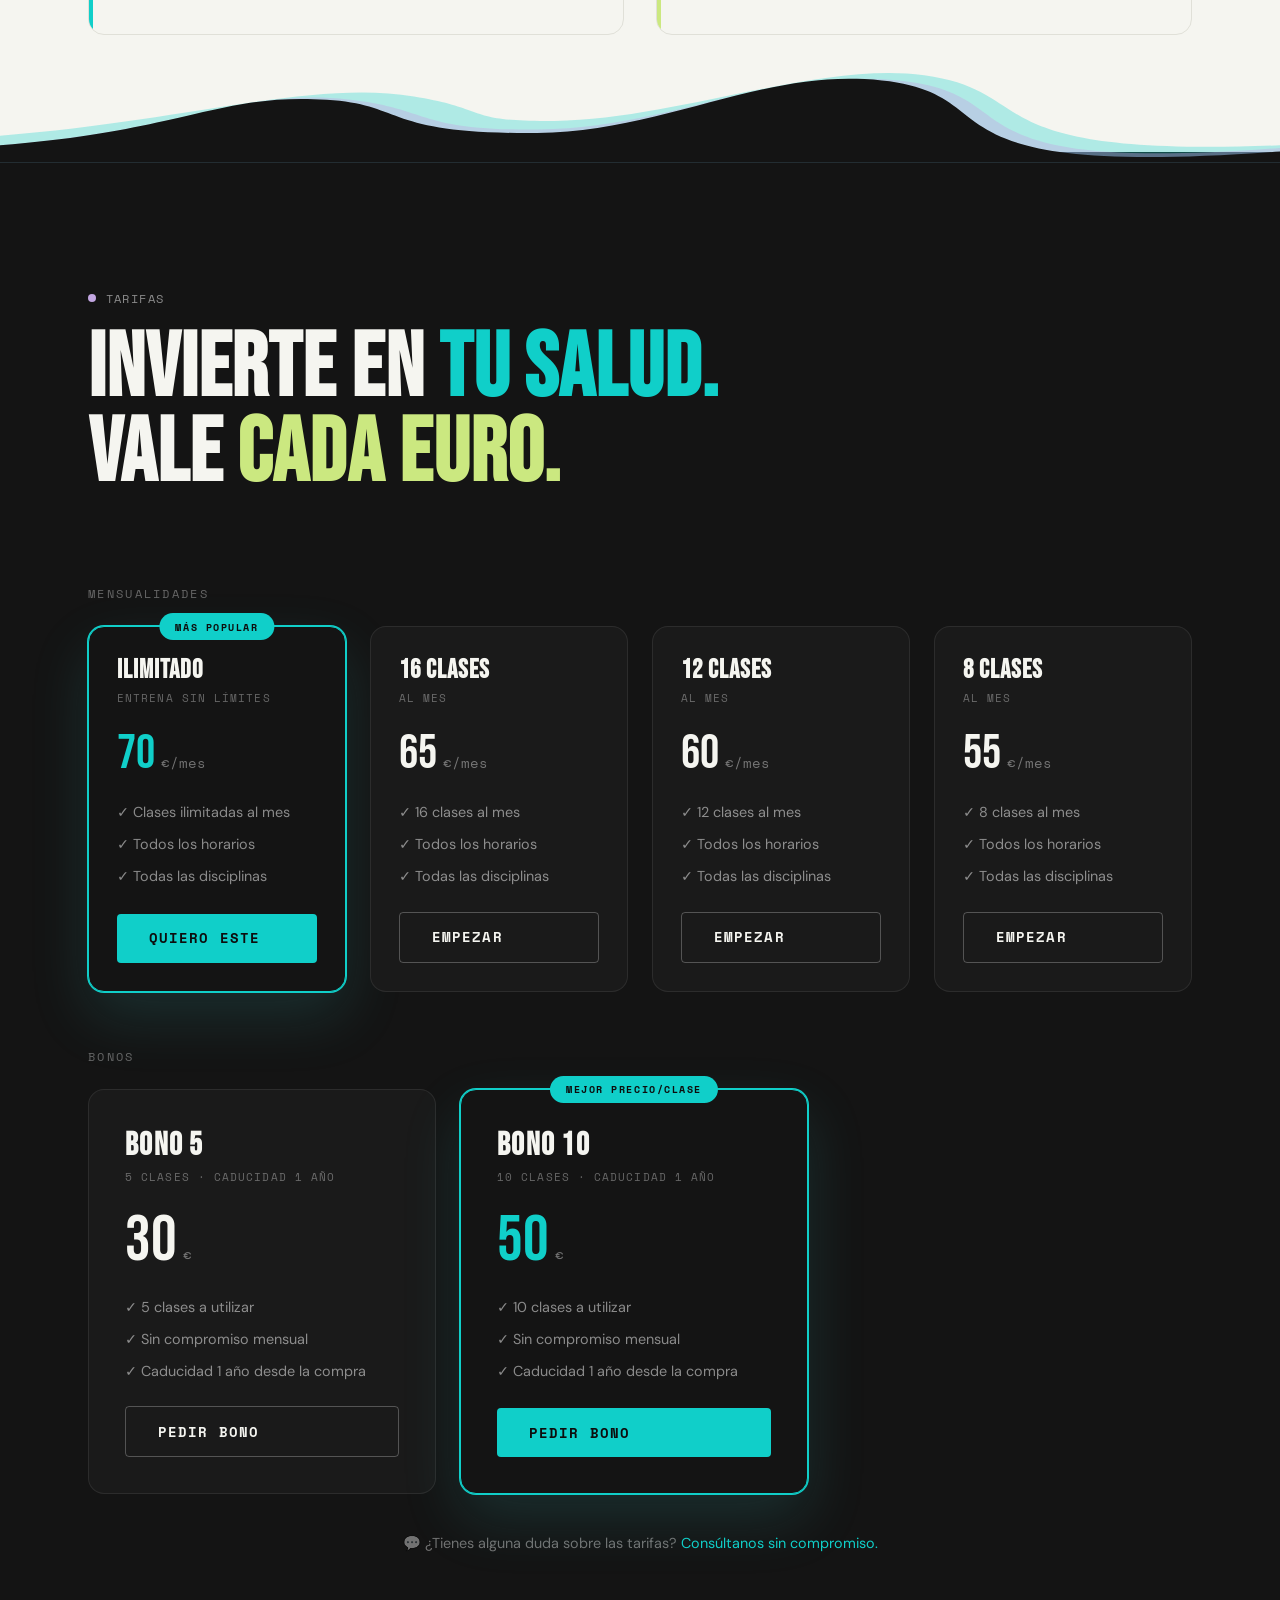
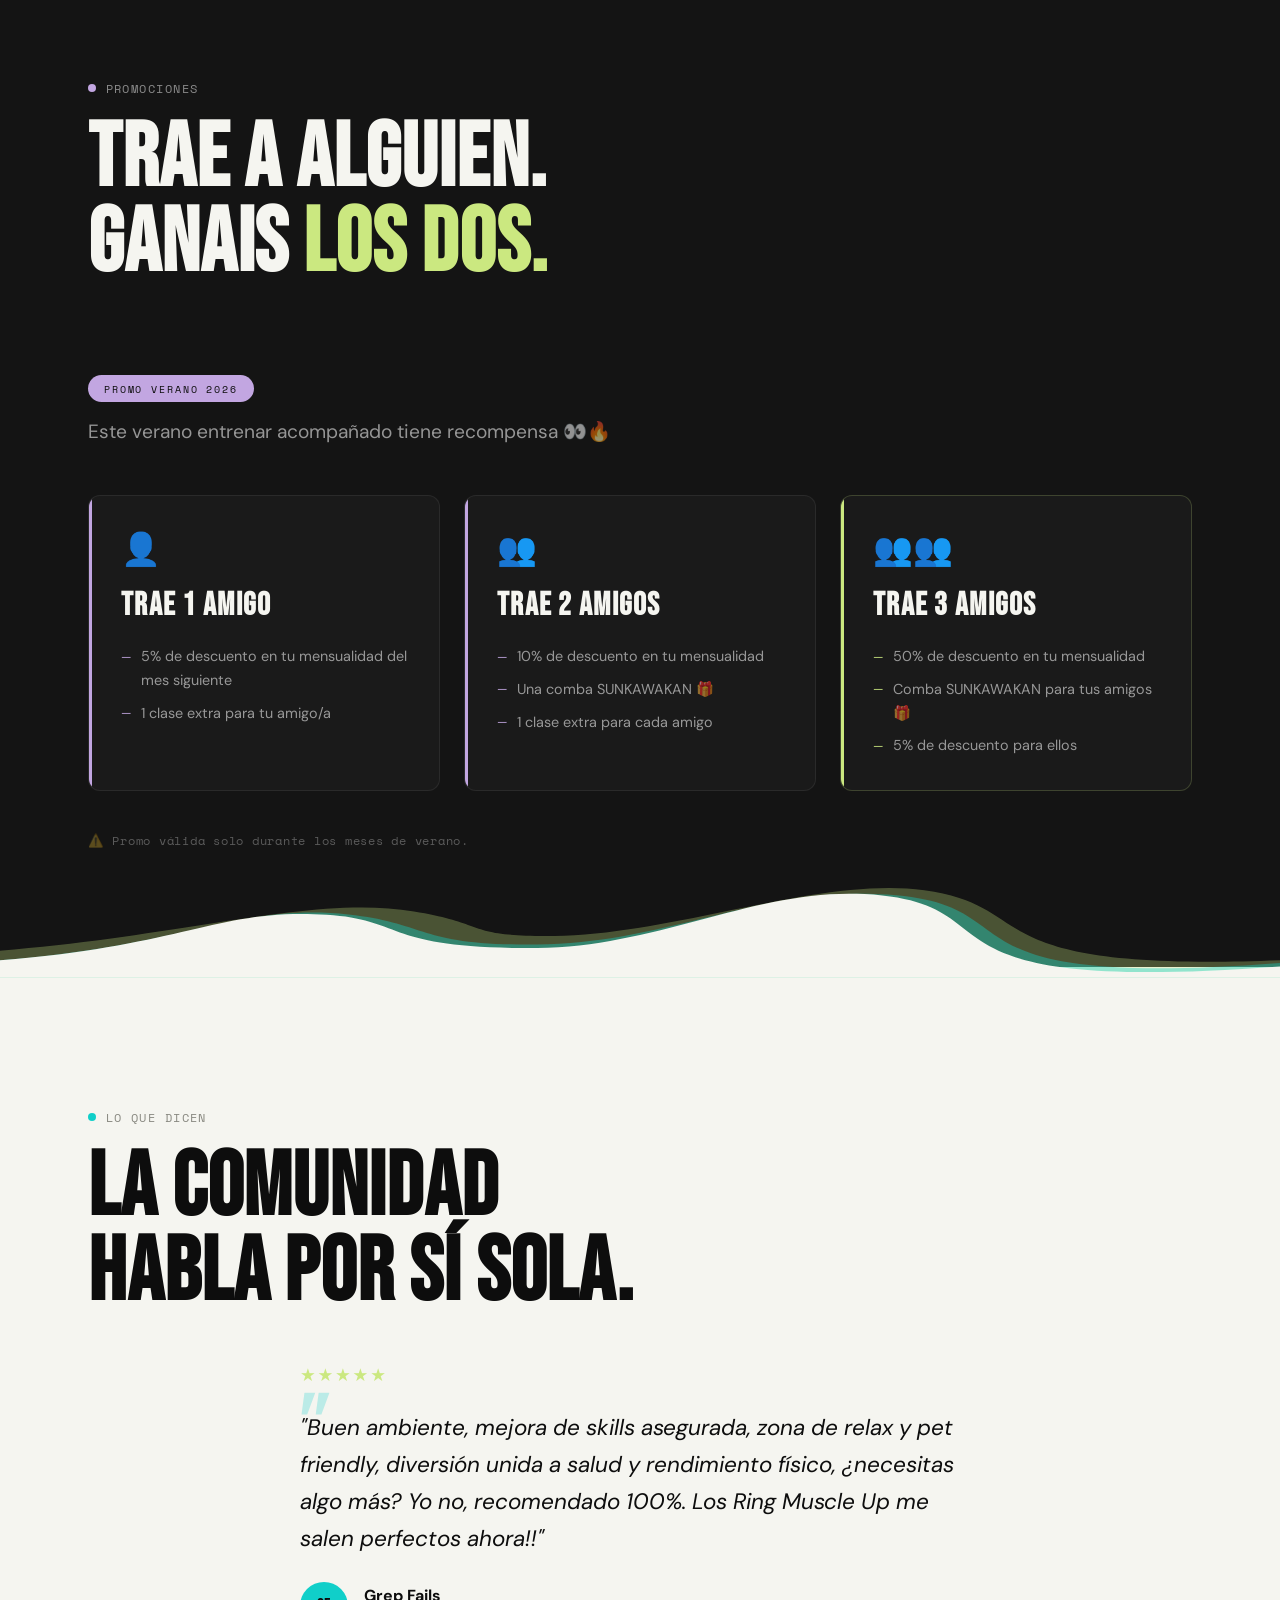
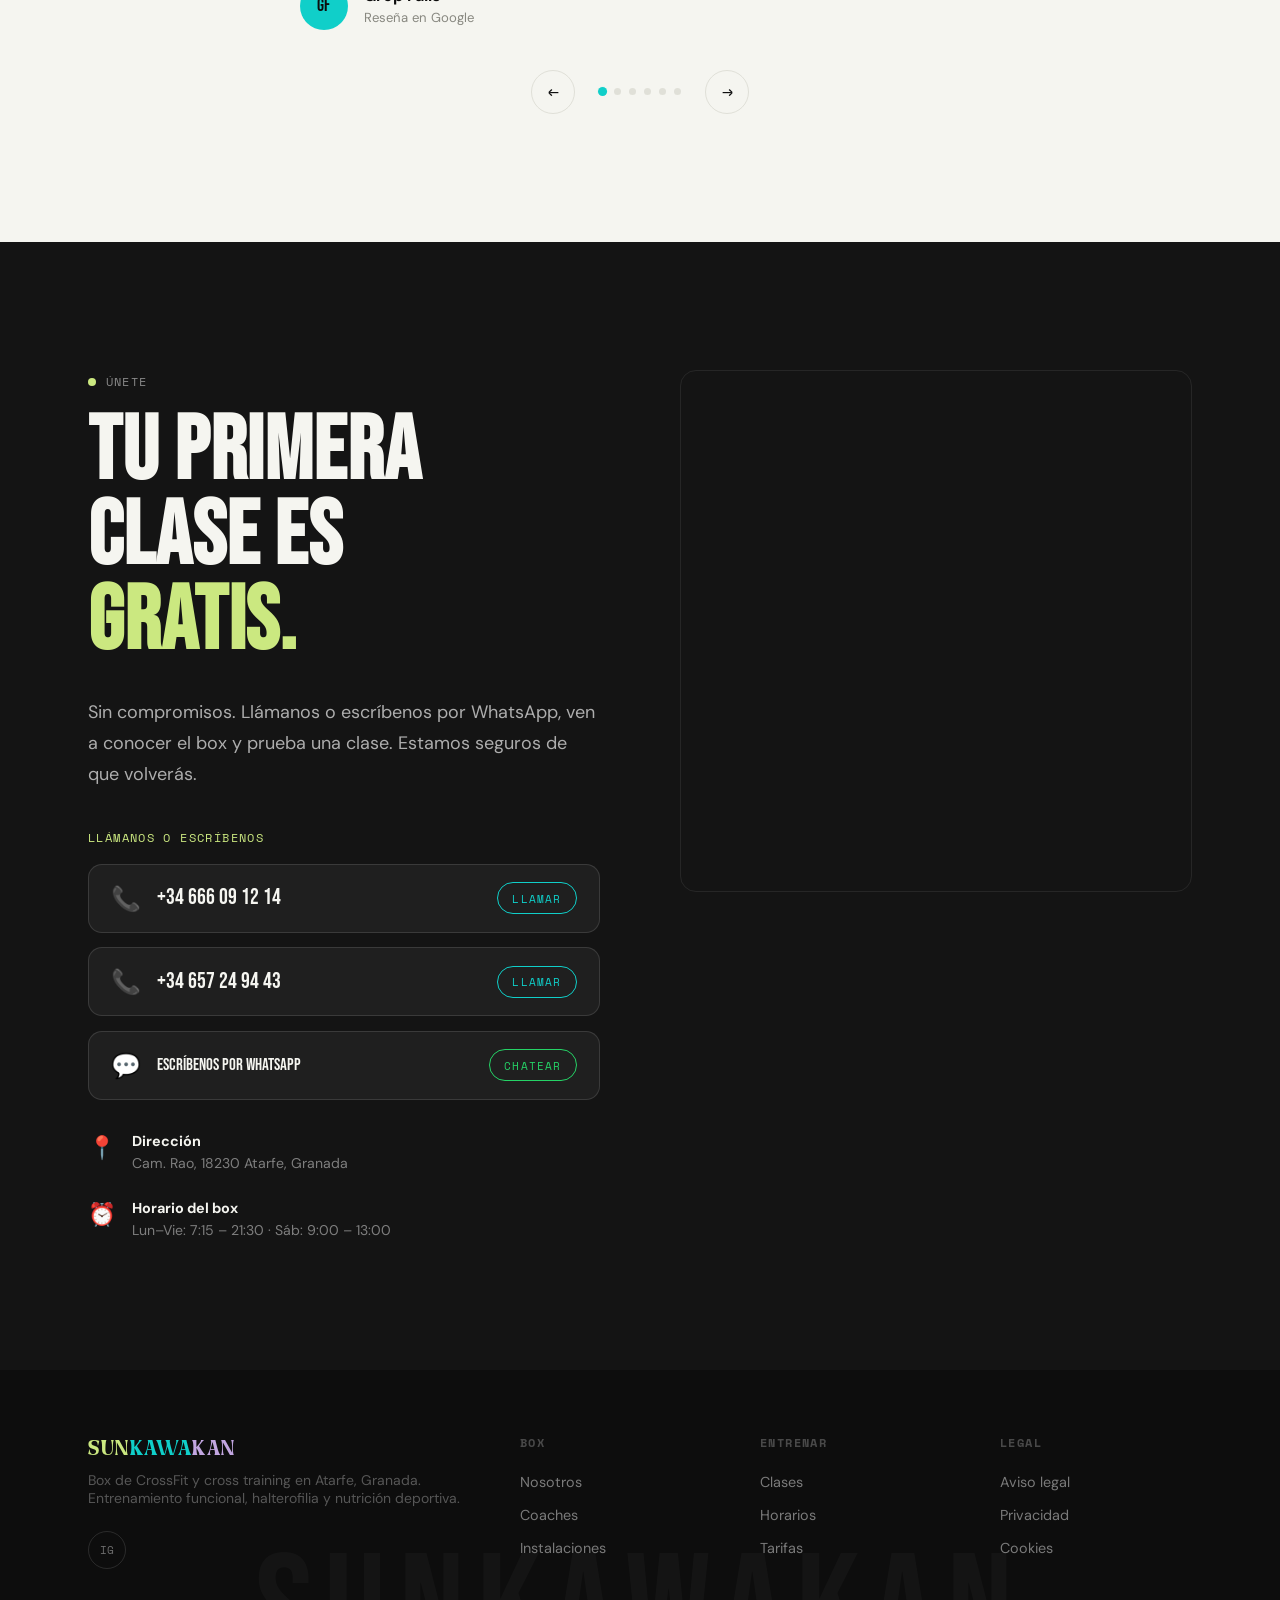
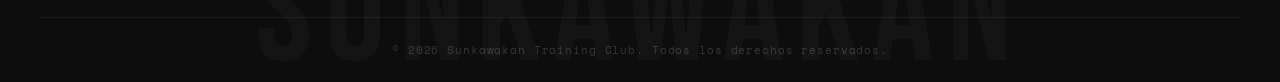
==== commit caa46546: "Update index.html for improved SEO and user engagement; add robots.txt and sitemap.xml for better si" ====
--- a/index.html
+++ b/index.html
@@ -3,14 +3,16 @@
 <head>
     <meta charset="UTF-8" />
     <meta name="viewport" content="width=device-width, initial-scale=1.0" />
-    <title>Sunkawakan Training Club – Box de CrossFit</title>
-    <meta name="description" content="Sunkawakan Training Club: box de CrossFit con clases para todos los niveles, coaches certificados y una comunidad que te empuja a superarte. Consulta horarios y tarifas y únete hoy." />
+    <title>Sunkawakan | Box de CrossFit y Cross Training en Granada (Atarfe)</title>
+    <meta name="description" content="Box de CrossFit y cross training en Atarfe, Granada. Entrenamiento para todos los niveles, halterofilia, gimnásticos y nutrición deportiva. Primera clase gratis." />
+    <meta name="robots" content="index, follow, max-image-preview:large" />
+    <link rel="canonical" href="https://sunkawakan.es/" />
 
     <!-- Open Graph (Facebook, WhatsApp, LinkedIn…) -->
     <meta property="og:type" content="website" />
     <meta property="og:site_name" content="Sunkawakan Training Club" />
-    <meta property="og:title" content="Sunkawakan Training Club – Box de CrossFit" />
-    <meta property="og:description" content="Box de CrossFit con clases para todos los niveles, coaches certificados y una comunidad que te empuja a superarte. Consulta horarios y tarifas y únete hoy." />
+    <meta property="og:title" content="Sunkawakan | Box de CrossFit y Cross Training en Granada (Atarfe)" />
+    <meta property="og:description" content="Box de CrossFit y cross training en Atarfe, Granada. Entrenamiento para todos los niveles, halterofilia, gimnásticos y nutrición deportiva. Primera clase gratis." />
     <meta property="og:url" content="https://sunkawakan.es/" />
     <meta property="og:image" content="https://sunkawakan.es/assets/img/logo.png" />
     <meta property="og:image:alt" content="Logo de Sunkawakan Training Club" />
@@ -18,9 +20,64 @@
 
     <!-- Twitter Card -->
     <meta name="twitter:card" content="summary_large_image" />
-    <meta name="twitter:title" content="Sunkawakan Training Club – Box de CrossFit" />
-    <meta name="twitter:description" content="Box de CrossFit con clases para todos los niveles, coaches certificados y una comunidad que te empuja a superarte." />
+    <meta name="twitter:title" content="Sunkawakan | Box de CrossFit y Cross Training en Granada (Atarfe)" />
+    <meta name="twitter:description" content="Box de CrossFit y cross training en Atarfe, Granada. Entrenamiento para todos los niveles. Primera clase gratis." />
     <meta name="twitter:image" content="https://sunkawakan.es/assets/img/logo.png" />
+
+    <!-- Datos estructurados: gimnasio local (Google Business / resultados enriquecidos) -->
+    <script type="application/ld+json">
+    {
+        "@context": "https://schema.org",
+        "@type": "ExerciseGym",
+        "name": "Sunkawakan Training Club",
+        "alternateName": "Sunkawakan Box",
+        "description": "Box de CrossFit y cross training en Atarfe, Granada. Clases de entrenamiento funcional, halterofilia, gimnásticos y endurance para todos los niveles, con asesoría de nutrición deportiva. Primera clase gratis.",
+        "url": "https://sunkawakan.es/",
+        "logo": "https://sunkawakan.es/assets/img/logo.png",
+        "image": "https://sunkawakan.es/assets/img/logo.png",
+        "telephone": "+34666091214",
+        "priceRange": "30 € - 70 €",
+        "currenciesAccepted": "EUR",
+        "address": {
+            "@type": "PostalAddress",
+            "streetAddress": "Camino Rao",
+            "addressLocality": "Atarfe",
+            "addressRegion": "Granada",
+            "postalCode": "18230",
+            "addressCountry": "ES"
+        },
+        "geo": {
+            "@type": "GeoCoordinates",
+            "latitude": 37.2062203,
+            "longitude": -3.6582490
+        },
+        "hasMap": "https://www.google.com/maps/place/Sunkawakan+Training+Club",
+        "openingHoursSpecification": [
+            {
+                "@type": "OpeningHoursSpecification",
+                "dayOfWeek": ["Monday", "Tuesday", "Wednesday", "Thursday", "Friday"],
+                "opens": "07:15",
+                "closes": "21:30"
+            },
+            {
+                "@type": "OpeningHoursSpecification",
+                "dayOfWeek": "Saturday",
+                "opens": "09:00",
+                "closes": "13:00"
+            }
+        ],
+        "sameAs": [
+            "https://www.instagram.com/sunkawakan.box/"
+        ],
+        "makesOffer": {
+            "@type": "Offer",
+            "name": "Primera clase gratis",
+            "description": "Clase de prueba gratuita de CrossFit / cross training sin compromiso.",
+            "price": "0",
+            "priceCurrency": "EUR"
+        }
+    }
+    </script>
 
     <link rel="icon" type="image/png" href="assets/img/favicon_color.png">
     <link rel="preconnect" href="https://fonts.googleapis.com" />
@@ -107,7 +164,7 @@
         <div class="hero__content">
             <div class="hero__tag reveal-up">
                 <span class="dot dot--cyan"></span>
-                <span>Granada · Est. 2026</span>
+                <span>Box de Cross Training · Atarfe, Granada</span>
             </div>
             <h1 class="hero__title reveal-up">
                 <span class="hero__title-line">ENTRENA</span>
@@ -115,8 +172,8 @@
                 <span class="hero__title-line">VÍ<span class="accent">VE</span> MEJOR.</span>
             </h1>
             <p class="hero__subtitle reveal-up">
-                Somos más que un box. Somos tu comunidad, tu refugio, tu reto diario.
-                CrossFit para todos los niveles con coaches que de verdad se preocupan por ti.
+                Somos más que un gimnasio. Somos tu comunidad, tu refugio, tu reto diario.
+                CrossFit y cross training en Granada para todos los niveles, con coaches que de verdad se preocupan por ti.
             </p>
             <div class="hero__ctas reveal-up">
                 <a href="#tarifas" class="btn btn--primary">Empieza gratis</a>
@@ -185,16 +242,16 @@
                     <div class="nosotros__blob nosotros__blob--lime2"></div>
                     <!-- todo cambiar las imagenes por estas -->
                     <div class="collage__item collage__item--a reveal-up">
-                        <img src="assets/img/resources/sunkawakan people 1.jpeg" alt="Atletas entrenando en Sunkawakan" />
+                        <img src="assets/img/resources/sunkawakan people 1.jpeg" alt="Atletas entrenando CrossFit en Sunkawakan, box de cross training en Granada" loading="lazy" decoding="async" />
                     </div>
                     <div class="collage__item collage__item--b reveal-up" data-delay="100">
-                        <img src="assets/img/resources/sunkawakan people 2.jpeg" alt="Equipamiento del box" />
+                        <img src="assets/img/resources/sunkawakan people 2.jpeg" alt="Clase de entrenamiento funcional en grupo en el gimnasio Sunkawakan" loading="lazy" decoding="async" />
                     </div>
                     <div class="collage__item collage__item--c reveal-up" data-delay="200">
-                        <img src="assets/img/resources/sunkawakan people 3.jpeg" alt="Logo Sunkawakan Training Club" />
+                        <img src="assets/img/resources/sunkawakan people 3.jpeg" alt="Box pet friendly: mascotas bienvenidas en Sunkawakan Training Club" loading="lazy" decoding="async" />
                     </div>
                     <div class="collage__item collage__item--d reveal-up" data-delay="300">
-                        <img src="assets/img/resources/sunkawakan people 4.jpeg" alt="Zona de pesas y descanso" />
+                        <img src="assets/img/resources/sunkawakan people 4.jpeg" alt="Comunidad de Sunkawakan Training Club en Atarfe, Granada" loading="lazy" decoding="async" />
                     </div>
                 </div>
                 <div class="nosotros__content">
@@ -384,7 +441,7 @@
             <div class="coaches__grid">
                 <div class="coach-card reveal-up" data-delay="0">
                     <div class="coach-card__avatar coach-card__avatar--1">
-                        <img class="coach-card__avatar-img" src="assets/img/coach/laura_main.png" alt="Laura Acero" />
+                        <img class="coach-card__avatar-img" src="assets/img/coach/laura_main.png" alt="Laura Acero, head coach de CrossFit (CF L3) en Sunkawakan Granada" loading="lazy" decoding="async" />
                     </div>
                     <div class="coach-card__info">
                         <h3>Laura Acero</h3>
@@ -404,7 +461,7 @@
                 </div>
                 <div class="coach-card reveal-up" data-delay="150">
                     <div class="coach-card__avatar coach-card__avatar--2">
-                        <img class="coach-card__avatar-img" src="assets/img/coach/silvia_main.png" alt="Silvia Salguero" />
+                        <img class="coach-card__avatar-img" src="assets/img/coach/silvia_main.png" alt="Silvia Salguero, head coach y nutricionista deportiva en Sunkawakan Granada" loading="lazy" decoding="async" />
                     </div>
                     <div class="coach-card__info">
                         <h3>Silvia Salguero</h3>
@@ -812,7 +869,7 @@
         <div class="container footer__inner">
             <div class="footer__brand">
                 <div class="nav__logo-text color--lime" style="font-size:1.5rem;">SUN<span class="accent">KAWA</span><span class="color--lavender">KAN</span></div>
-                <p>Training Club · Granada</p>
+                <p>Box de CrossFit y cross training en Atarfe, Granada. Entrenamiento funcional, halterofilia y nutrición deportiva.</p>
                 <div class="footer__social">
                     <a href="https://www.instagram.com/sunkawakan.box/" aria-label="Instagram" class="social-link">IG</a>
                     <!-- <a href="#" aria-label="Facebook" class="social-link">FB</a>
@@ -851,6 +908,17 @@
         <div class="footer__wordmark">SUNKAWAKAN</div>
     </footer>
 
+    <!-- ==================== LIGHTBOX ==================== -->
+    <div class="lightbox" id="lightbox" role="dialog" aria-modal="true" aria-label="Visor de imágenes" hidden>
+        <button class="lightbox__close" id="lightboxClose" aria-label="Cerrar">&times;</button>
+        <button class="lightbox__arrow lightbox__arrow--prev" id="lightboxPrev" aria-label="Imagen anterior">&#10094;</button>
+        <figure class="lightbox__figure">
+            <img class="lightbox__img" id="lightboxImg" src="" alt="" />
+            <figcaption class="lightbox__caption" id="lightboxCaption"></figcaption>
+        </figure>
+        <button class="lightbox__arrow lightbox__arrow--next" id="lightboxNext" aria-label="Imagen siguiente">&#10095;</button>
+    </div>
+
     <script src="js/main.js"></script>
     <script src="js/animations.js"></script>
     <script src="js/slider.js"></script>
--- a/css/sections.css
+++ b/css/sections.css
@@ -116,6 +116,122 @@
     transition: transform .6s var(--ease-out-expo);
 }
 .collage__item:hover img { transform: scale(1.05); }
+
+.collage__item { cursor: zoom-in; }
+.collage__item::after {
+    content: '⛶';
+    position: absolute;
+    top: 10px; right: 10px;
+    width: 34px; height: 34px;
+    display: grid;
+    place-items: center;
+    font-size: 1rem;
+    color: var(--white);
+    background: rgba(0,0,0,.45);
+    border-radius: 50%;
+    opacity: 0;
+    transition: opacity .3s;
+    pointer-events: none;
+}
+.collage__item:hover::after { opacity: 1; }
+
+/* ==================== LIGHTBOX ==================== */
+.lightbox {
+    position: fixed;
+    inset: 0;
+    z-index: 3000;
+    display: flex;
+    align-items: center;
+    justify-content: center;
+    background: rgba(10, 12, 16, .92);
+    backdrop-filter: blur(6px);
+    opacity: 0;
+    transition: opacity .3s ease;
+}
+.lightbox.open { opacity: 1; }
+.lightbox[hidden] { display: none; }
+
+.lightbox__figure {
+    max-width: min(1100px, 90vw);
+    max-height: 85vh;
+    margin: 0;
+    display: flex;
+    flex-direction: column;
+    align-items: center;
+    gap: .75rem;
+}
+.lightbox__img {
+    max-width: 100%;
+    max-height: 78vh;
+    object-fit: contain;
+    border-radius: 12px;
+    box-shadow: 0 30px 80px rgba(0,0,0,.5);
+    transform: scale(.94);
+    transition: transform .3s var(--ease-out-expo);
+}
+.lightbox.open .lightbox__img { transform: scale(1); }
+
+.lightbox__caption {
+    color: rgba(255,255,255,.75);
+    font-size: .9rem;
+    text-align: center;
+    letter-spacing: .02em;
+}
+
+.lightbox__close,
+.lightbox__arrow {
+    position: absolute;
+    display: grid;
+    place-items: center;
+    background: rgba(255,255,255,.08);
+    border: 1px solid rgba(255,255,255,.2);
+    color: var(--white);
+    border-radius: 50%;
+    cursor: pointer;
+    transition: background .25s, border-color .25s, transform .25s var(--ease-out-expo);
+    -webkit-tap-highlight-color: transparent;
+}
+.lightbox__close:hover,
+.lightbox__arrow:hover {
+    background: rgba(255,255,255,.16);
+    border-color: var(--cyan);
+    transform: scale(1.08);
+}
+
+.lightbox__close {
+    top: 20px; right: 20px;
+    width: 46px; height: 46px;
+    font-size: 1.7rem;
+    line-height: 1;
+}
+.lightbox__arrow {
+    top: 50%;
+    transform: translateY(-50%);
+    width: 52px; height: 52px;
+    font-size: 1.3rem;
+}
+.lightbox__arrow:hover { transform: translateY(-50%) scale(1.08); }
+.lightbox__arrow--prev { left: 24px; }
+.lightbox__arrow--next { right: 24px; }
+
+@media (max-width: 768px) {
+    .lightbox__figure { max-width: 94vw; }
+    .lightbox__img { max-height: 72vh; }
+    .lightbox__close {
+        top: 14px; right: 14px;
+        width: 42px; height: 42px;
+    }
+    .lightbox__arrow {
+        top: auto;
+        bottom: 22px;
+        transform: none;
+        width: 46px; height: 46px;
+    }
+    .lightbox__arrow:hover { transform: scale(1.08); }
+    .lightbox__arrow--prev { left: calc(50% - 60px); }
+    .lightbox__arrow--next { right: calc(50% - 60px); }
+    .collage__item::after { opacity: 1; width: 30px; height: 30px; font-size: .85rem; }
+}
 
 .collage__item--a {
     top: 0; left: 0;
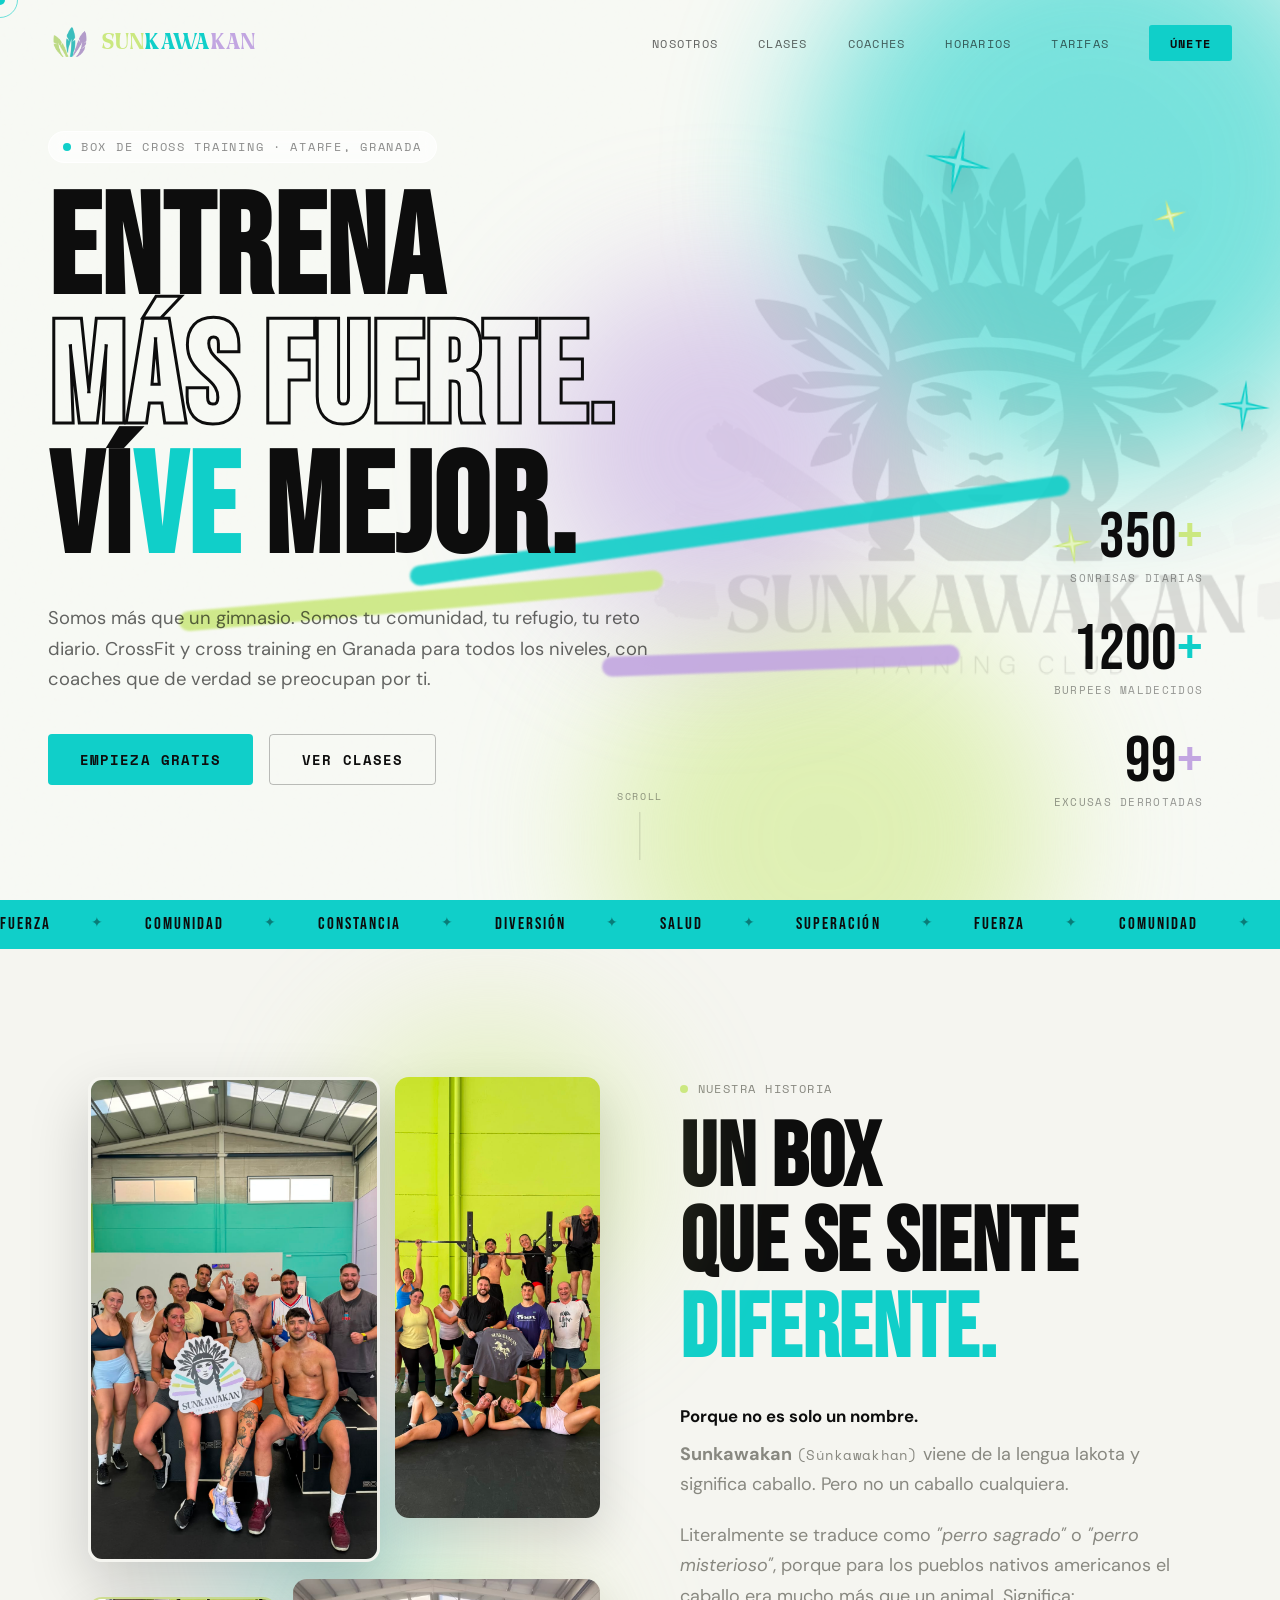
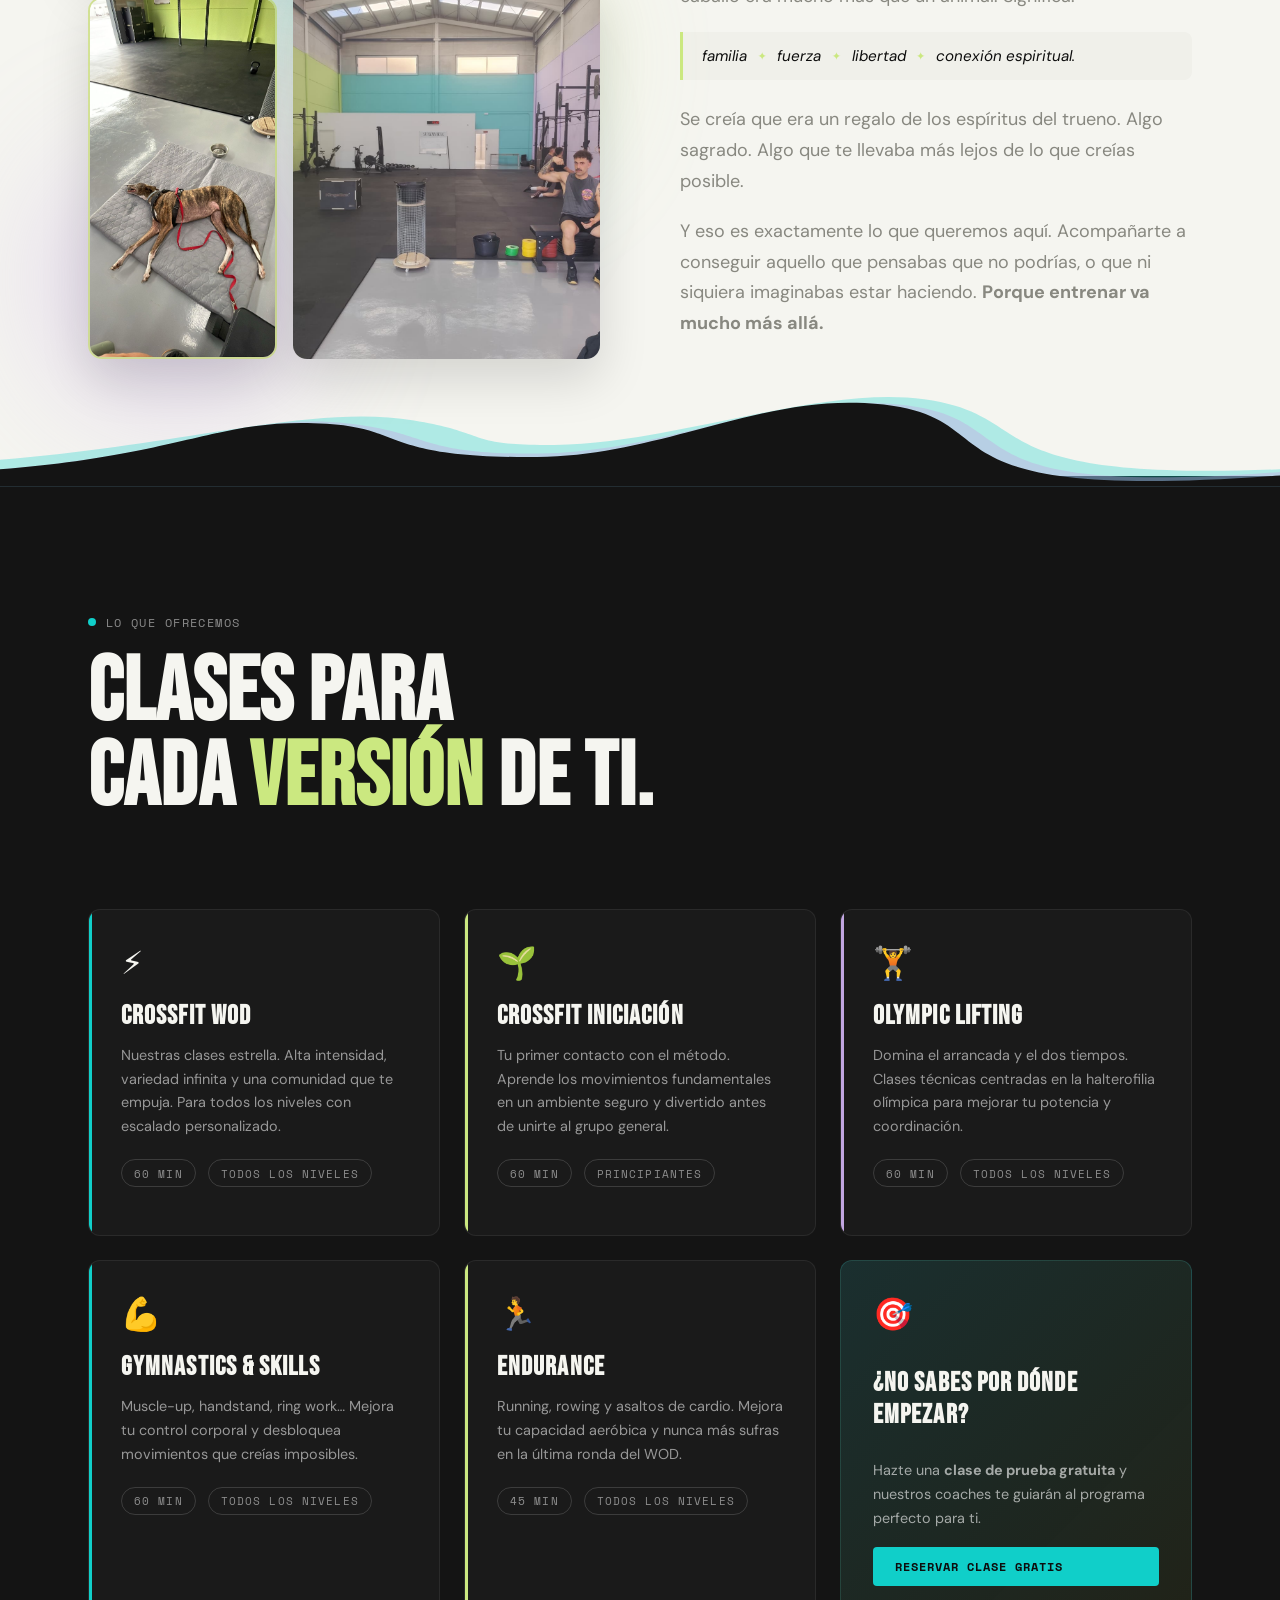
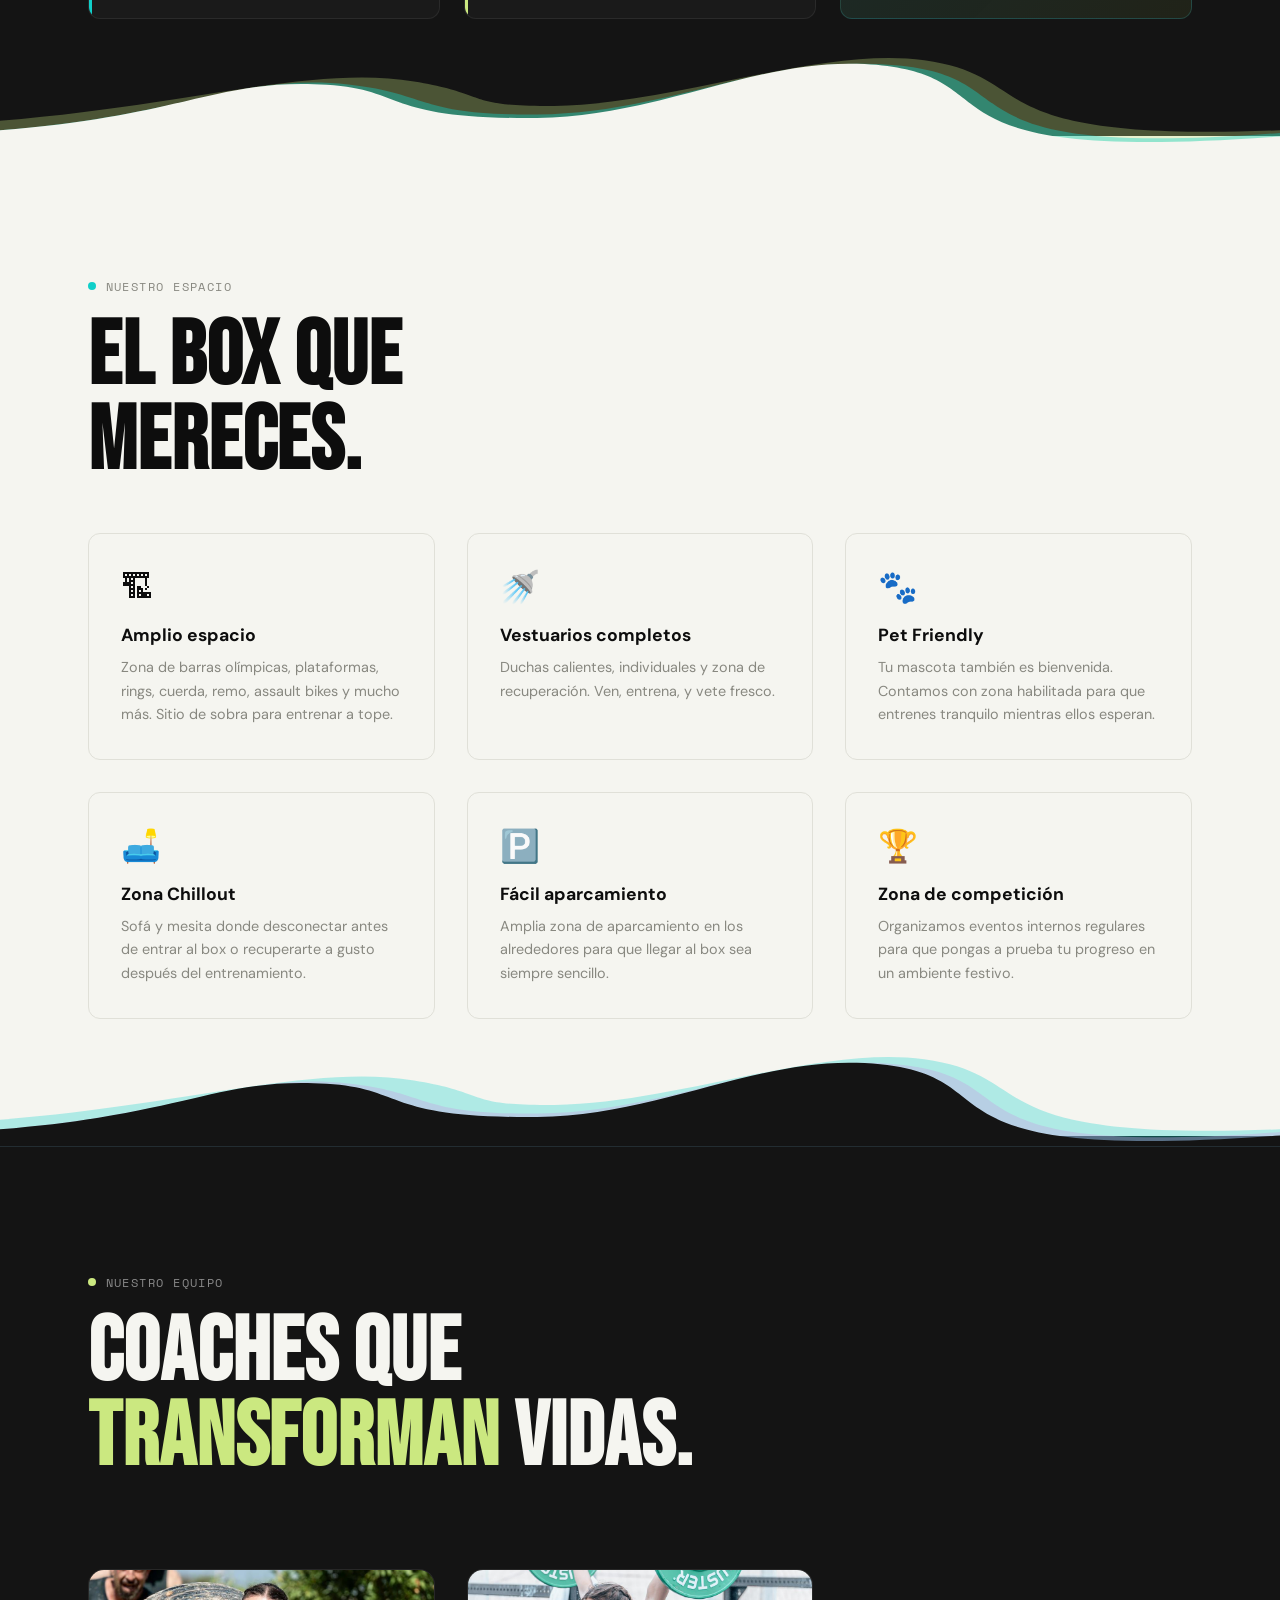
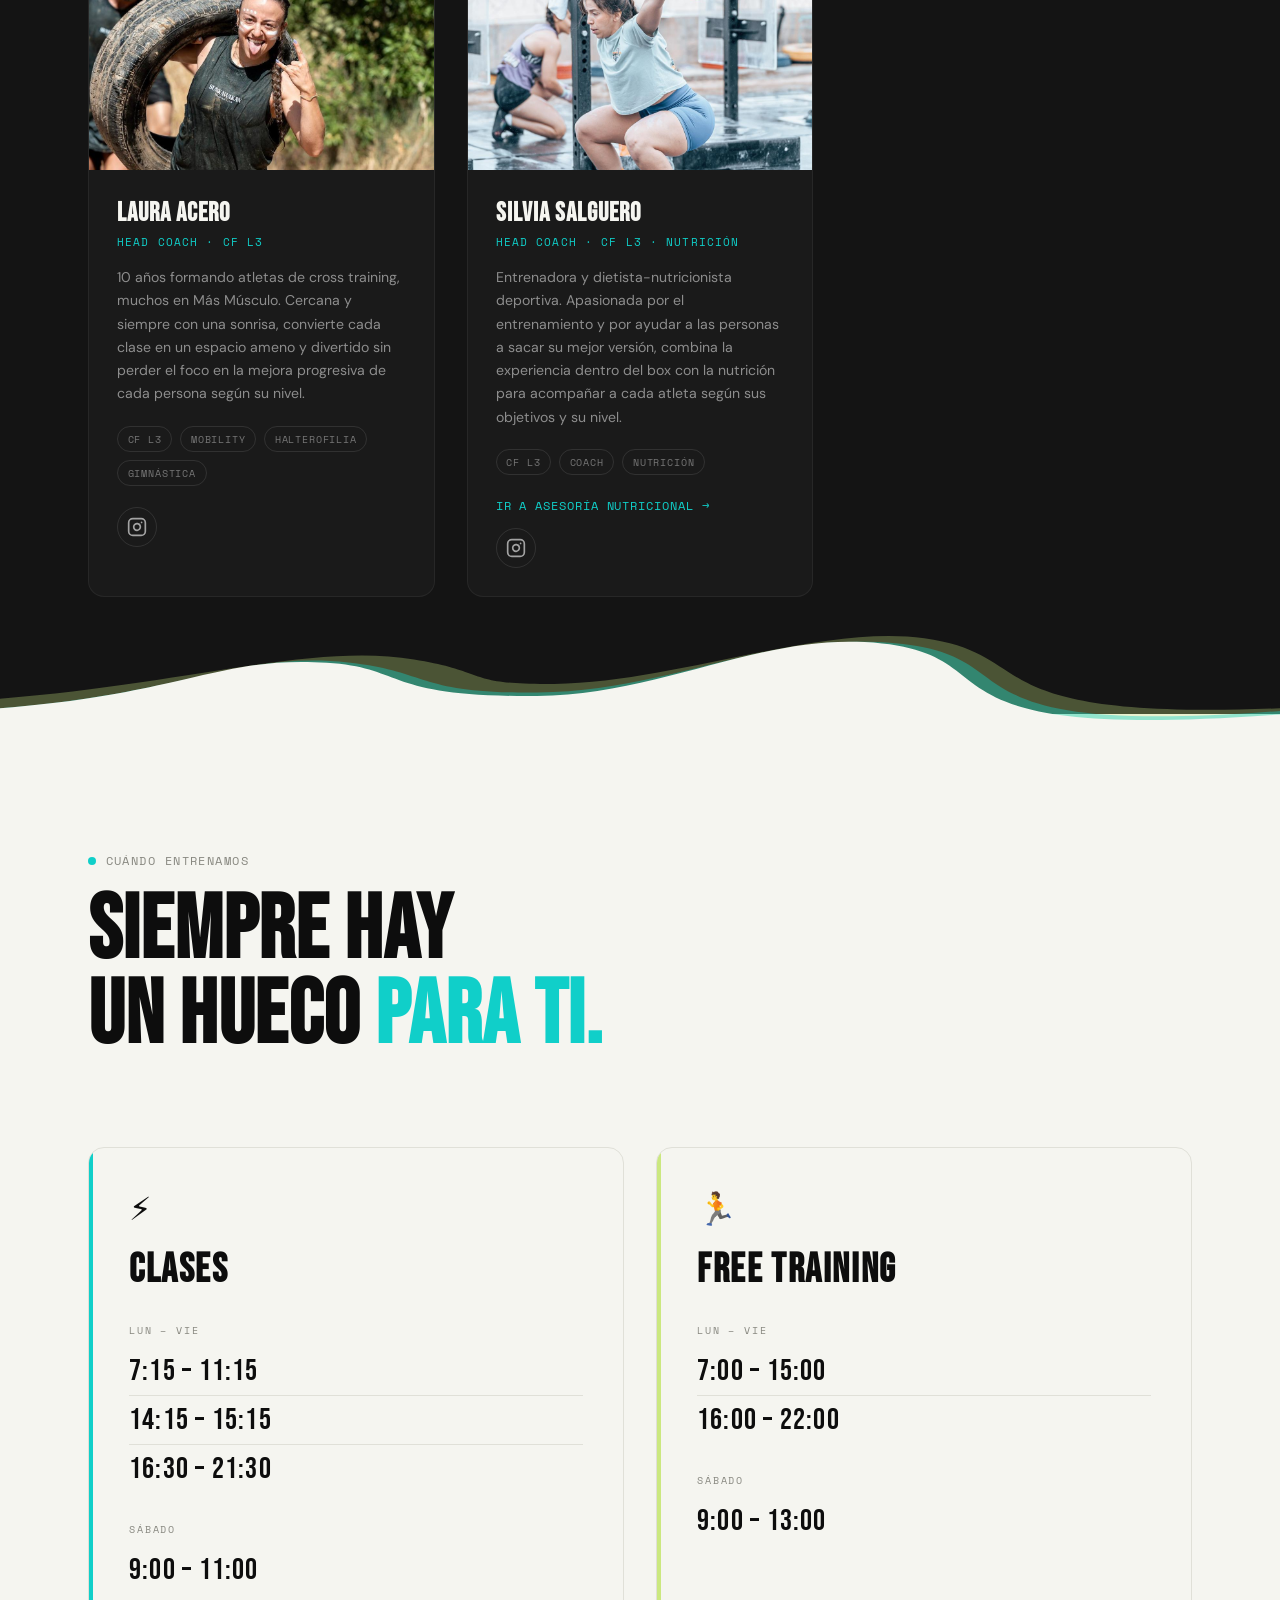
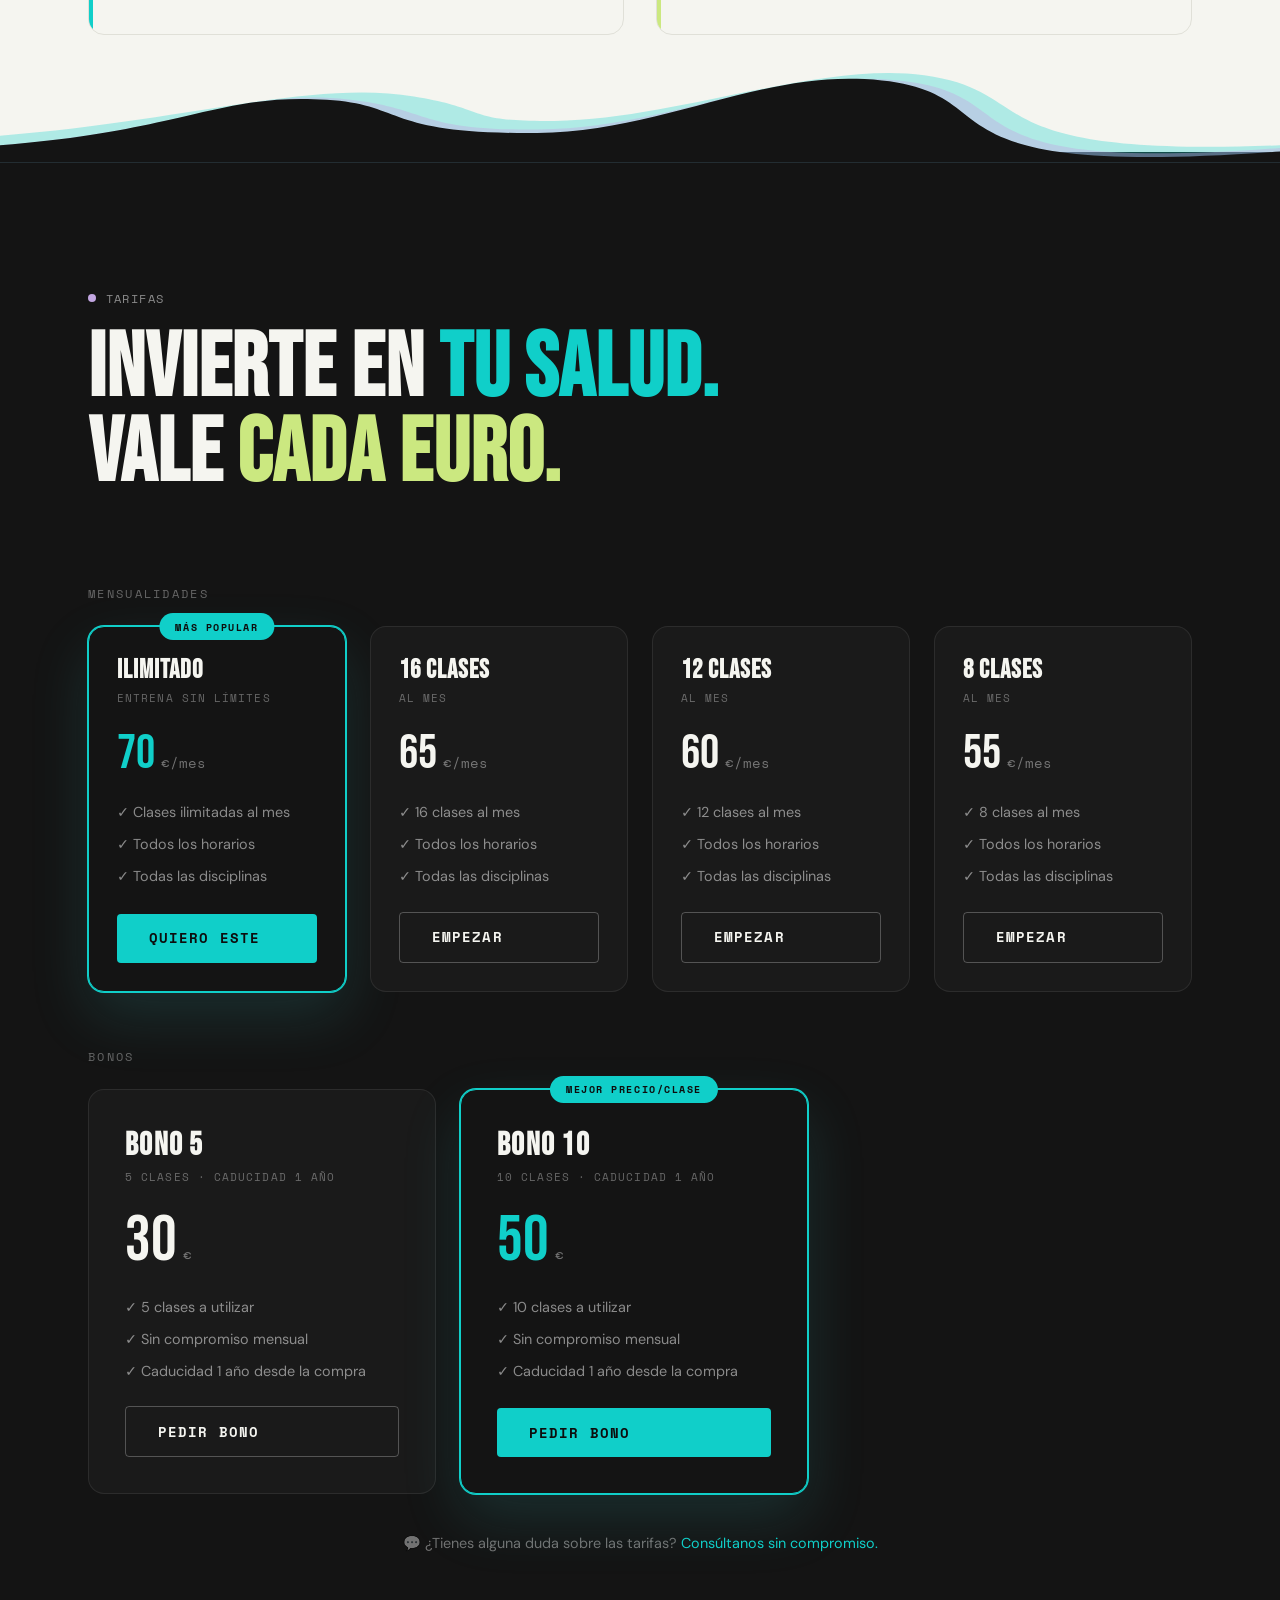
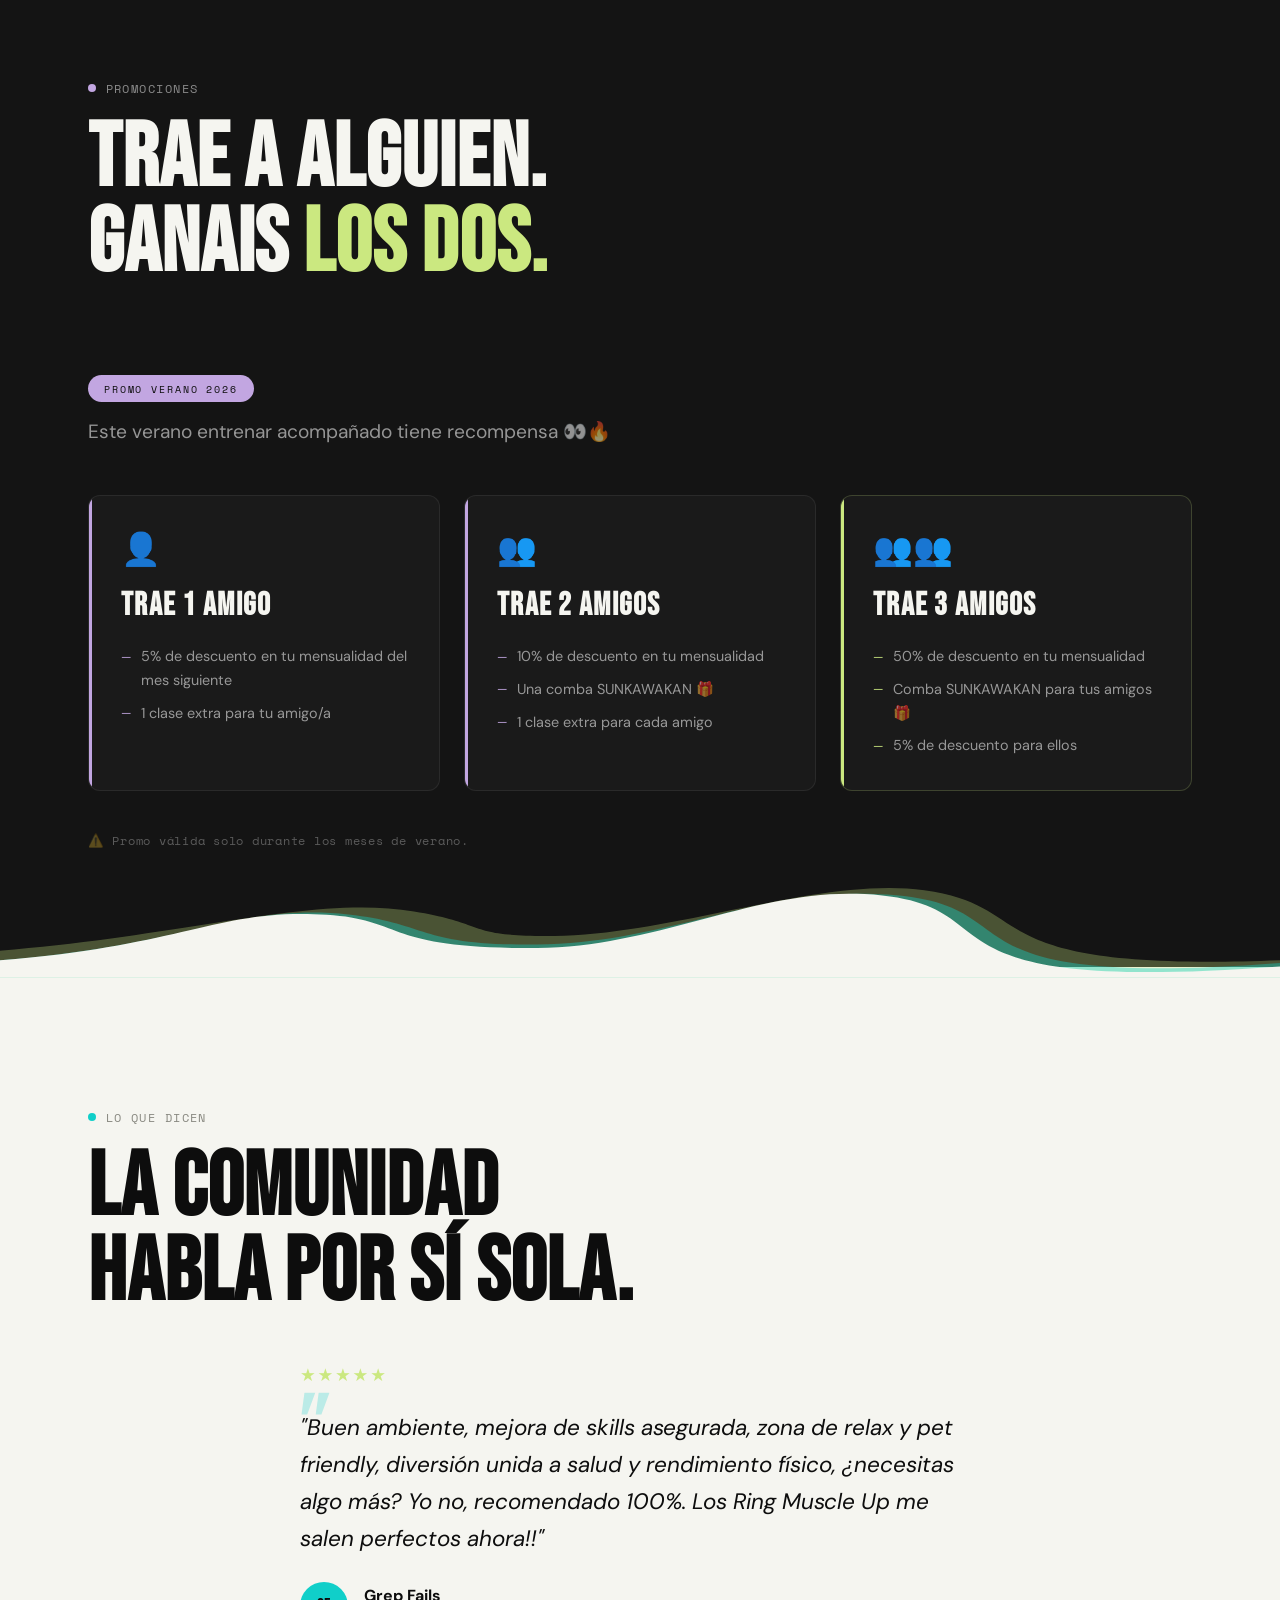
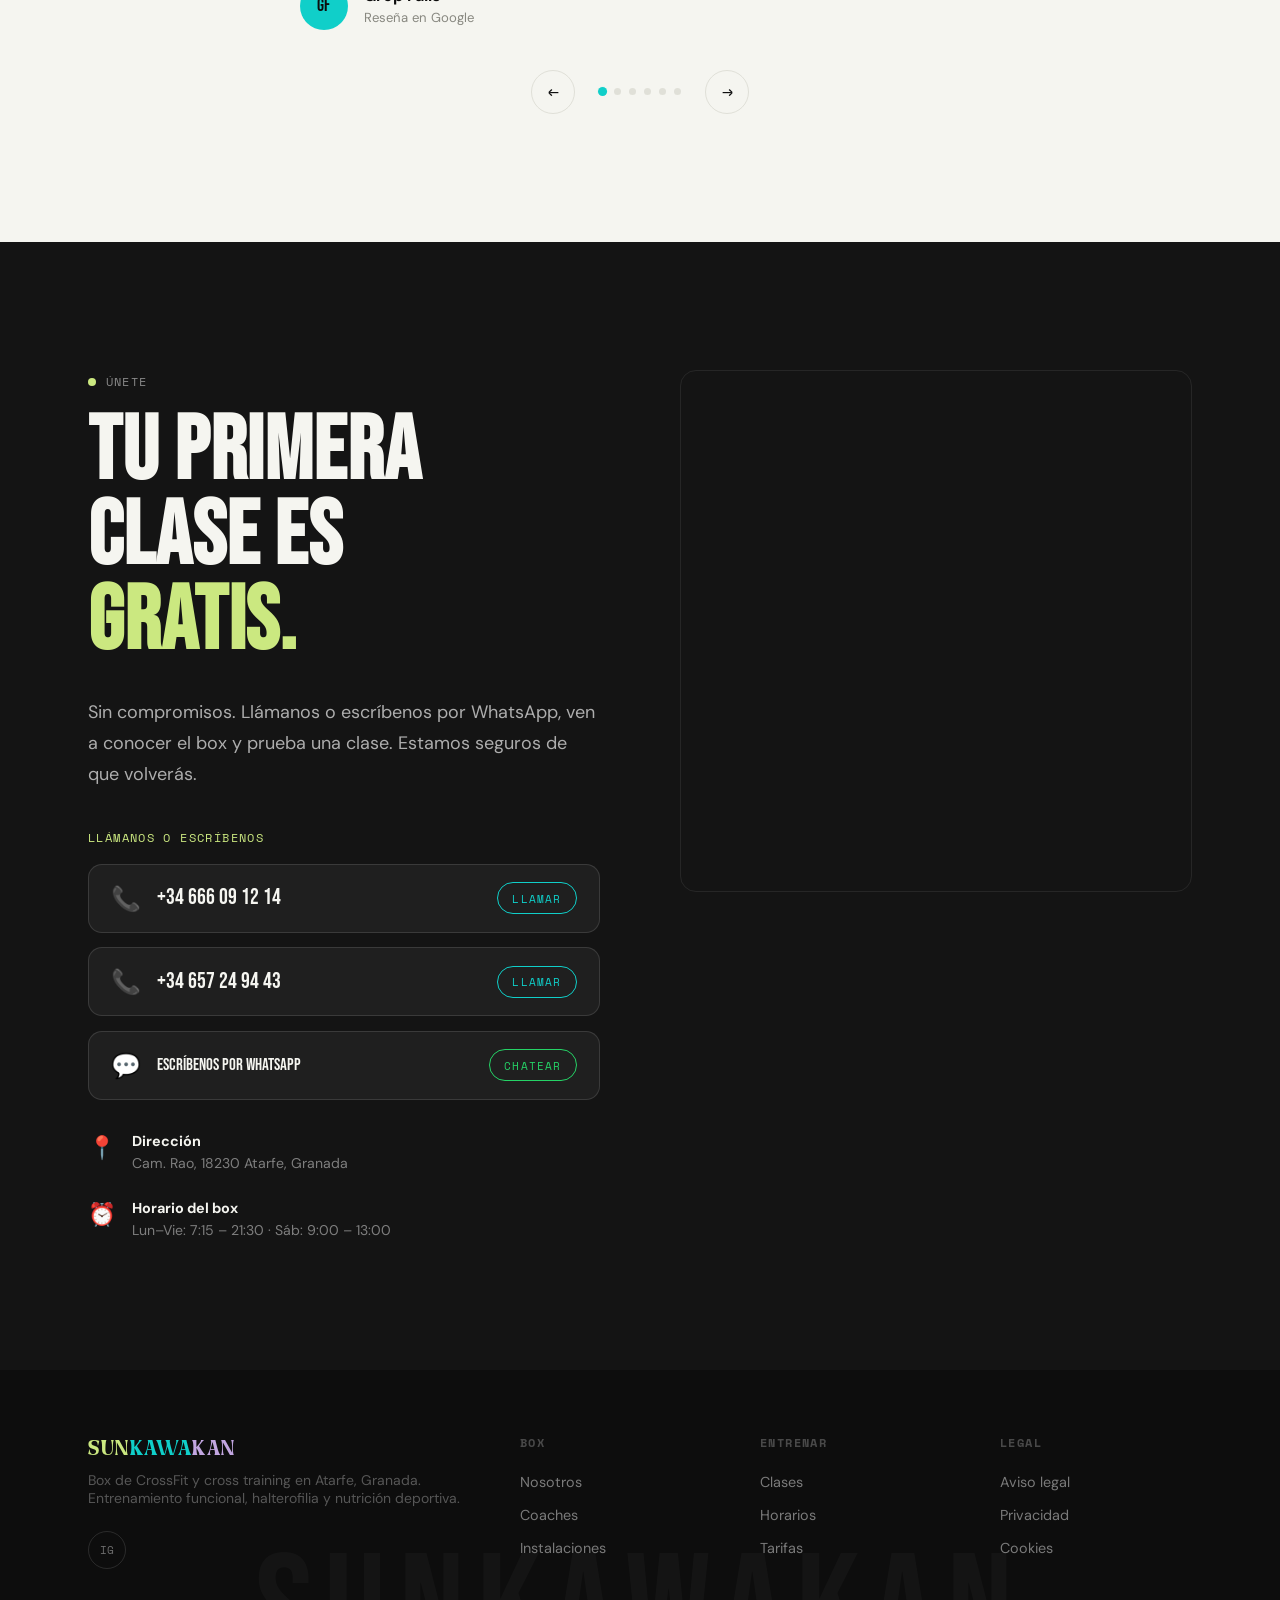
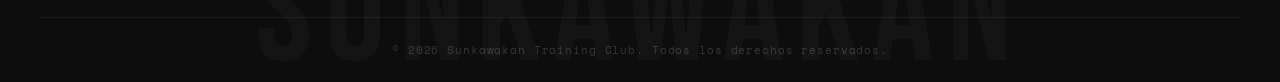
==== commit 3dcb56af: "Add legal pages: create aviso-legal.html and privacidad.html; update sitemap.xml; link legal pages i" ====
--- a/index.html
+++ b/index.html
@@ -896,9 +896,9 @@
             <div class="footer__links">
                 <h4>Legal</h4>
                 <ul>
-                    <li><a href="#">Aviso legal</a></li>
-                    <li><a href="#">Privacidad</a></li>
-                    <li><a href="#">Cookies</a></li>
+                    <li><a href="aviso-legal.html">Aviso legal</a></li>
+                    <li><a href="privacidad.html">Privacidad</a></li>
+                    <li><a href="privacidad.html#cookies">Cookies</a></li>
                 </ul>
             </div>
         </div>
